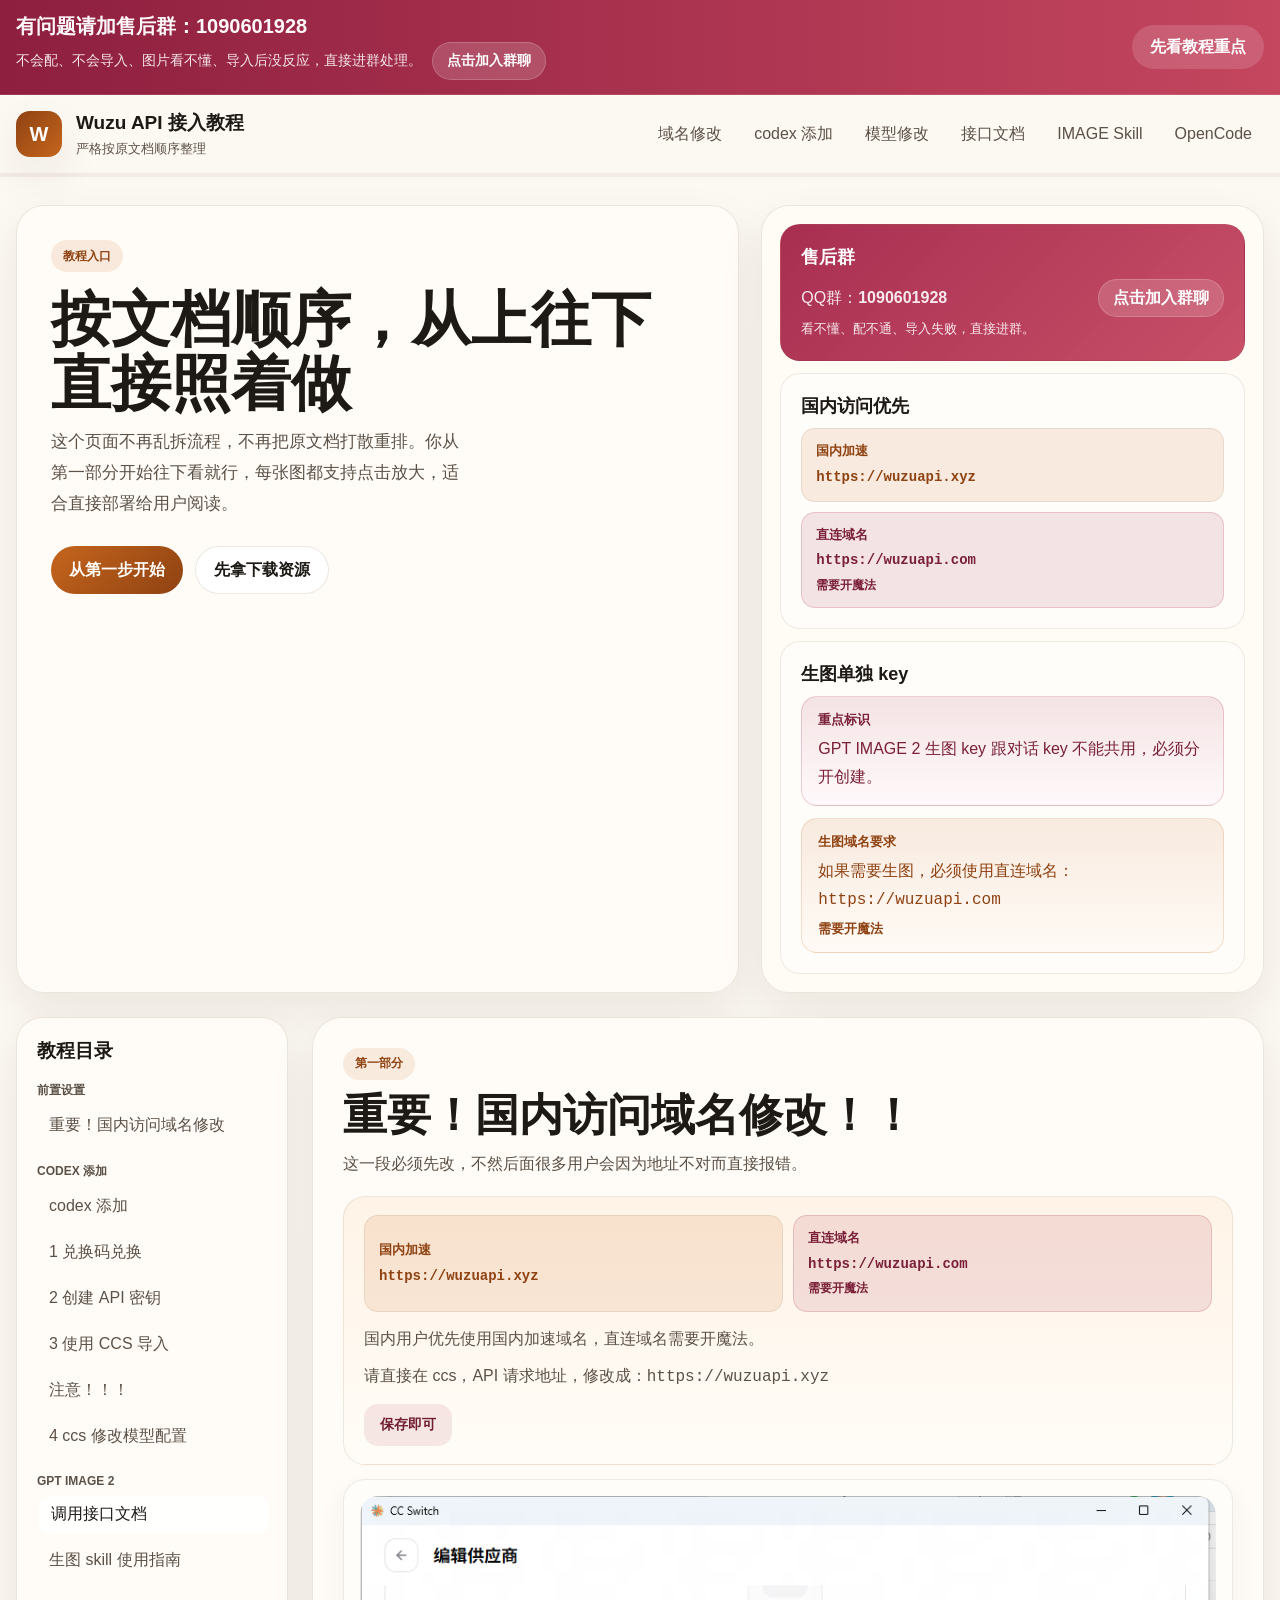
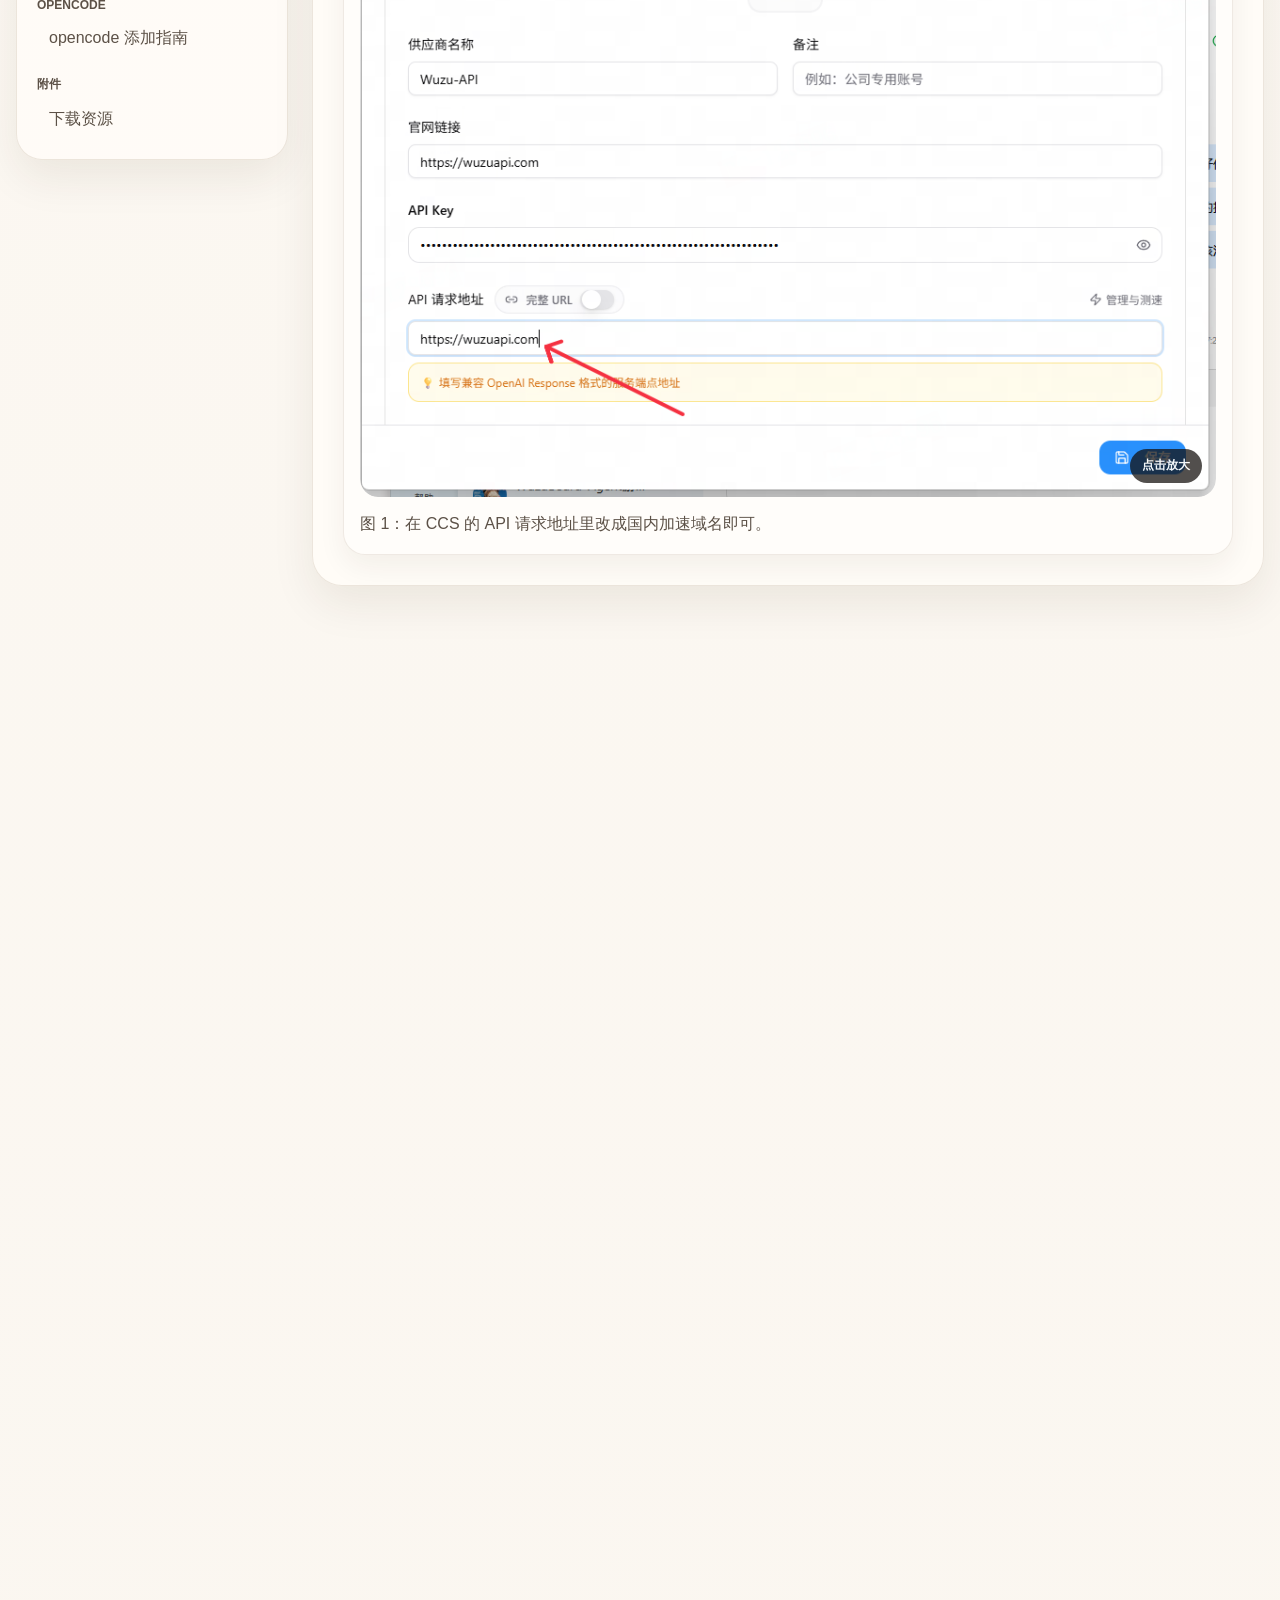
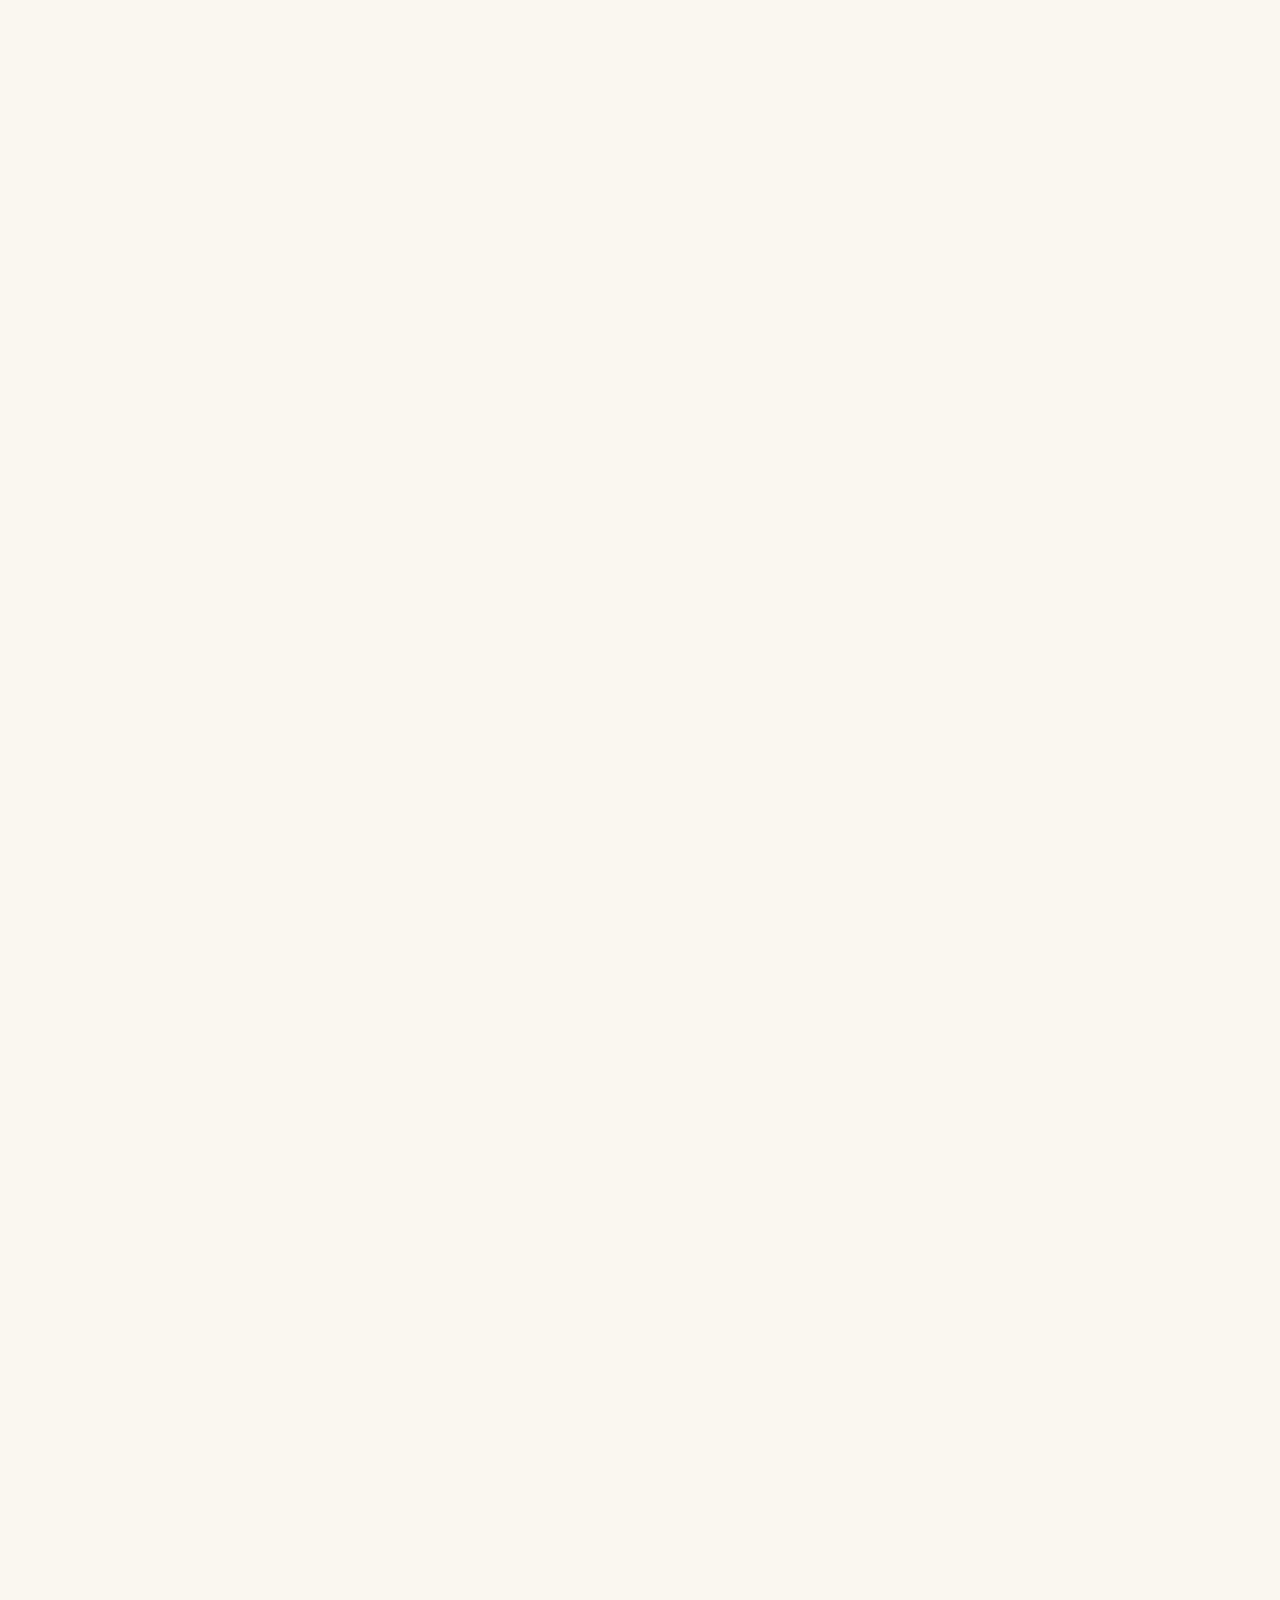
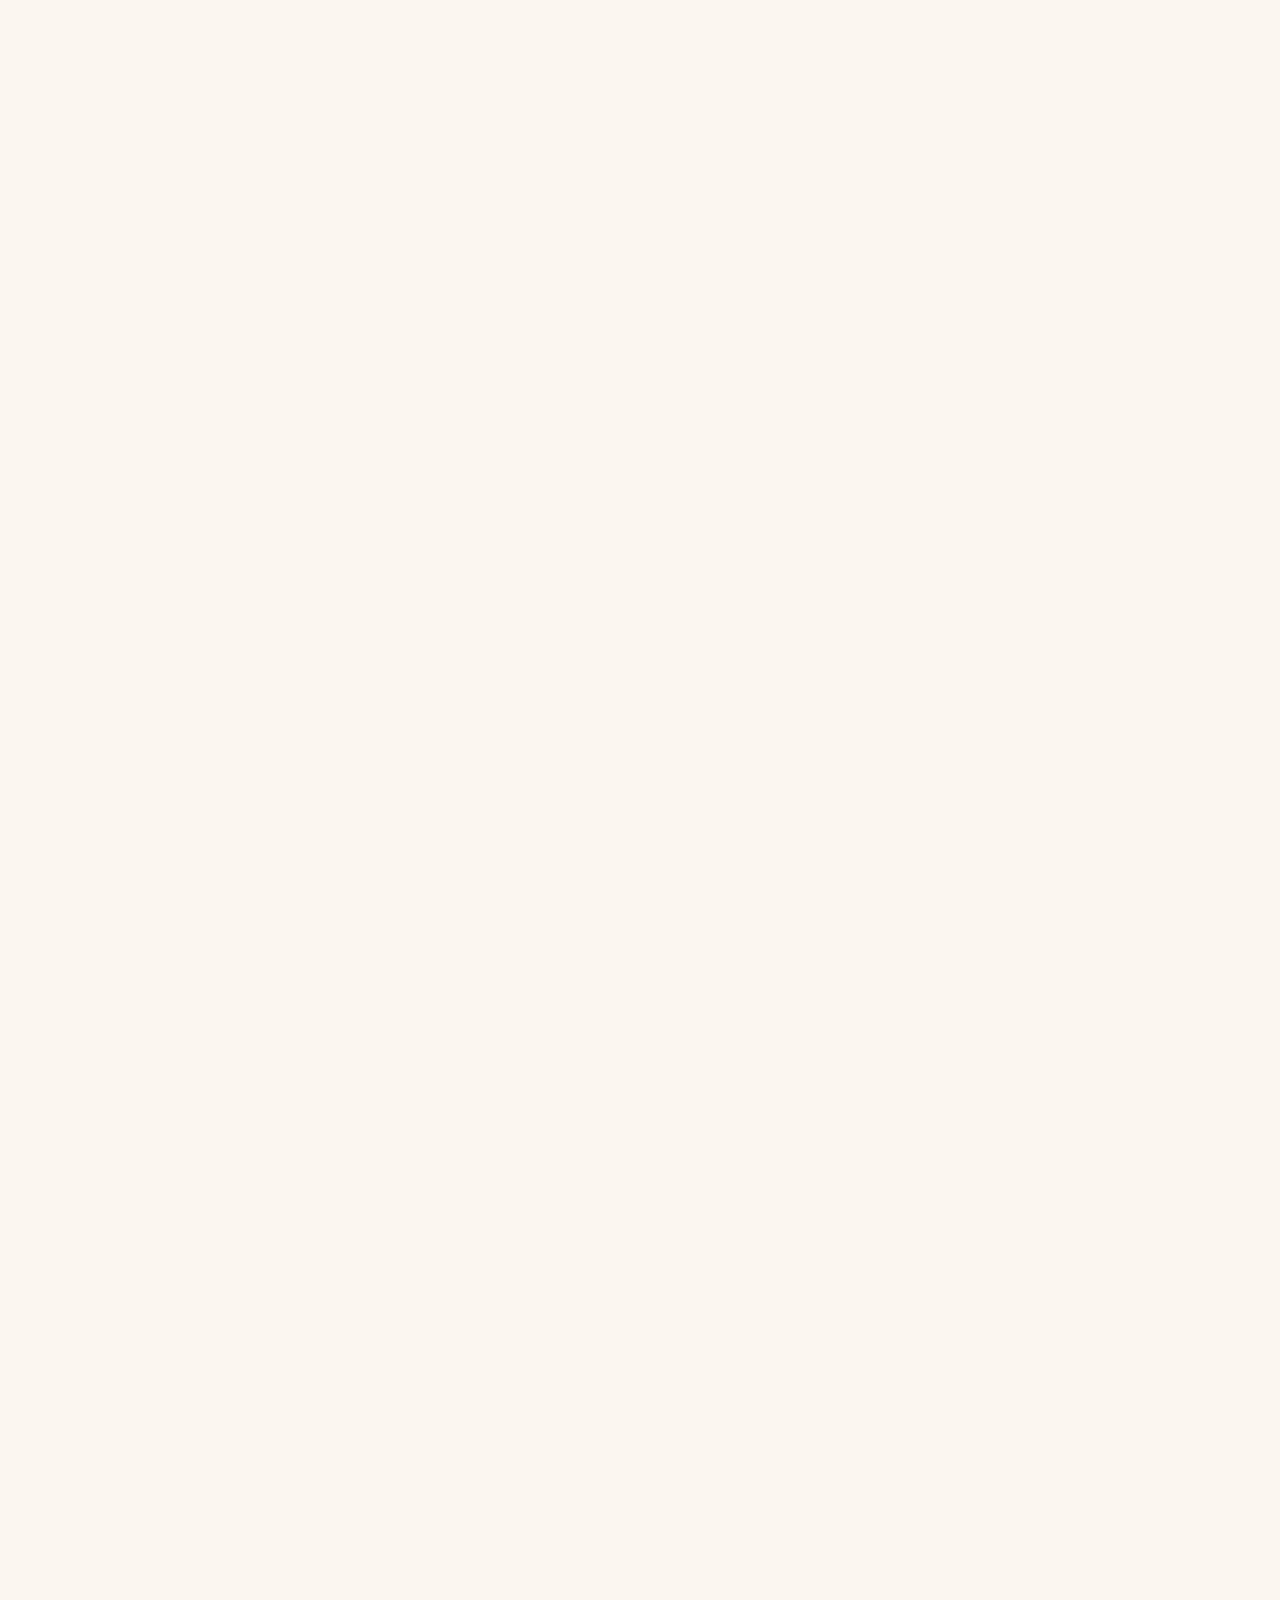
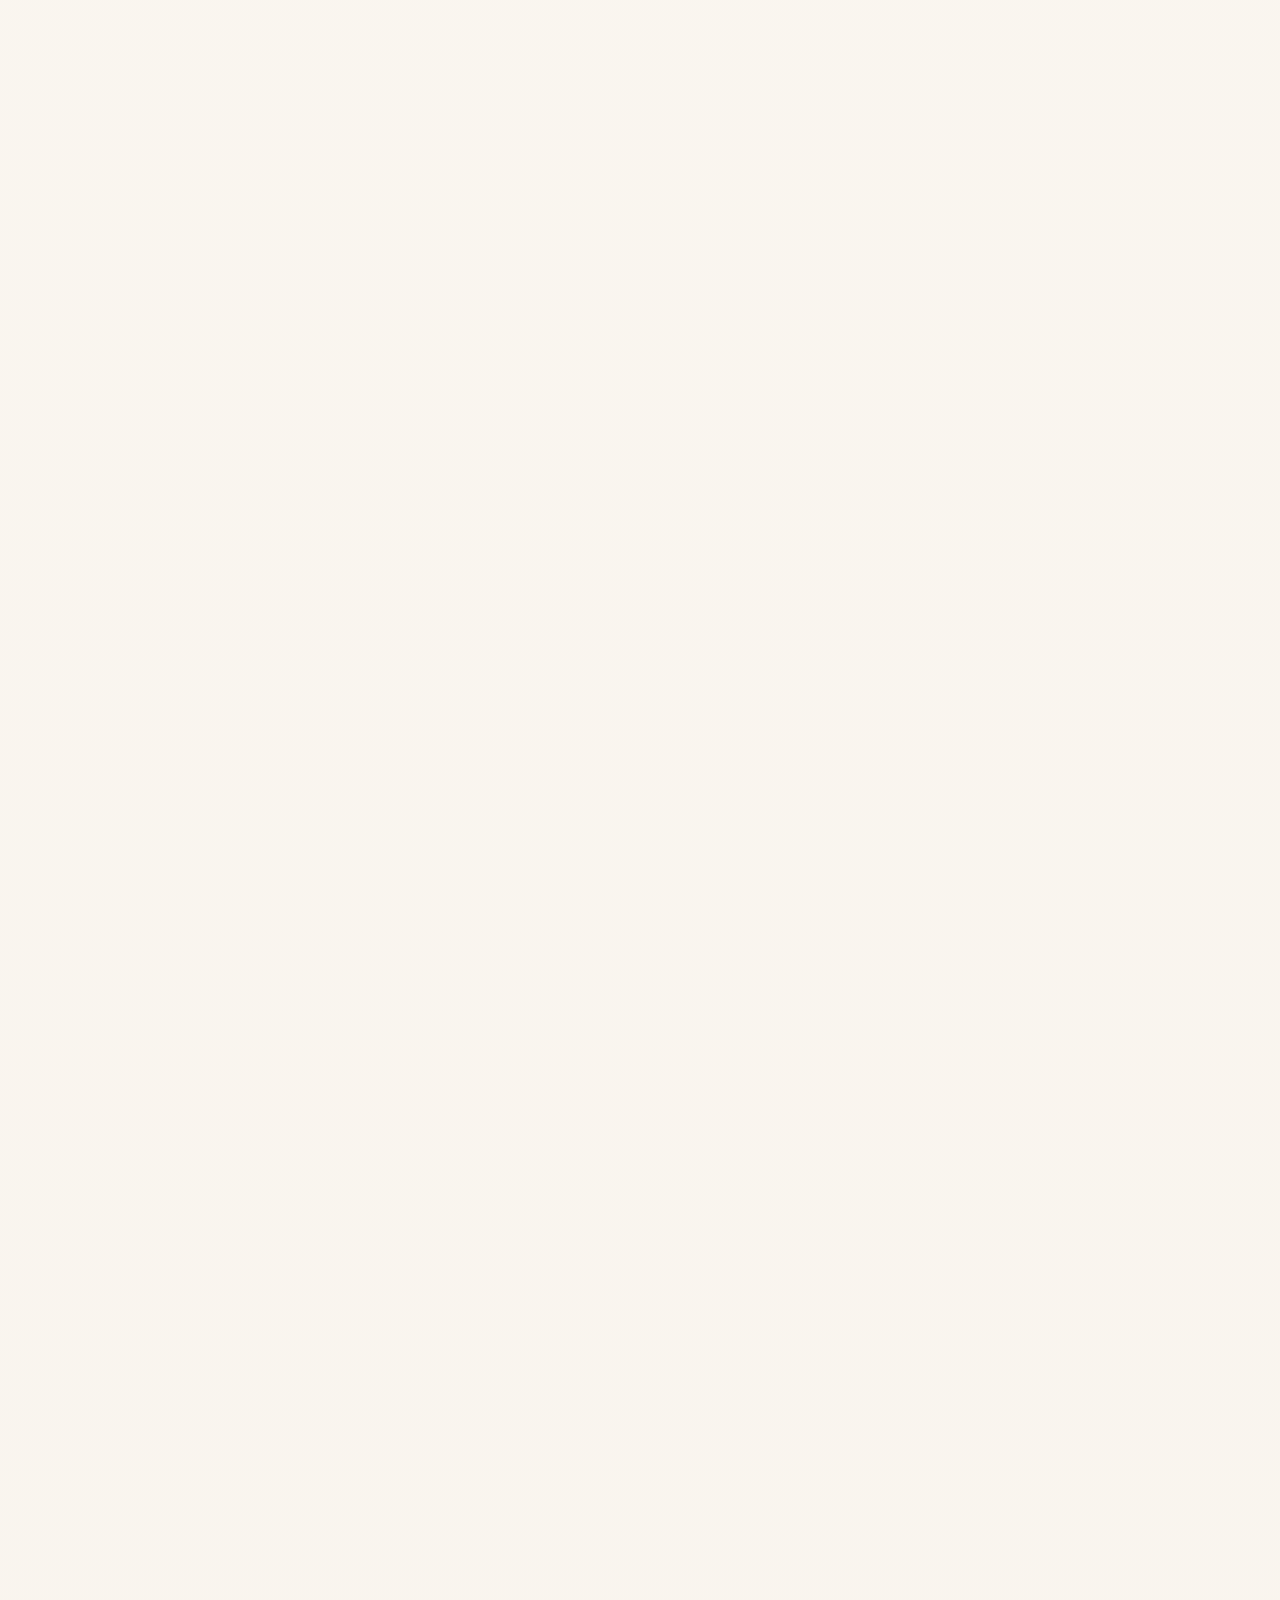
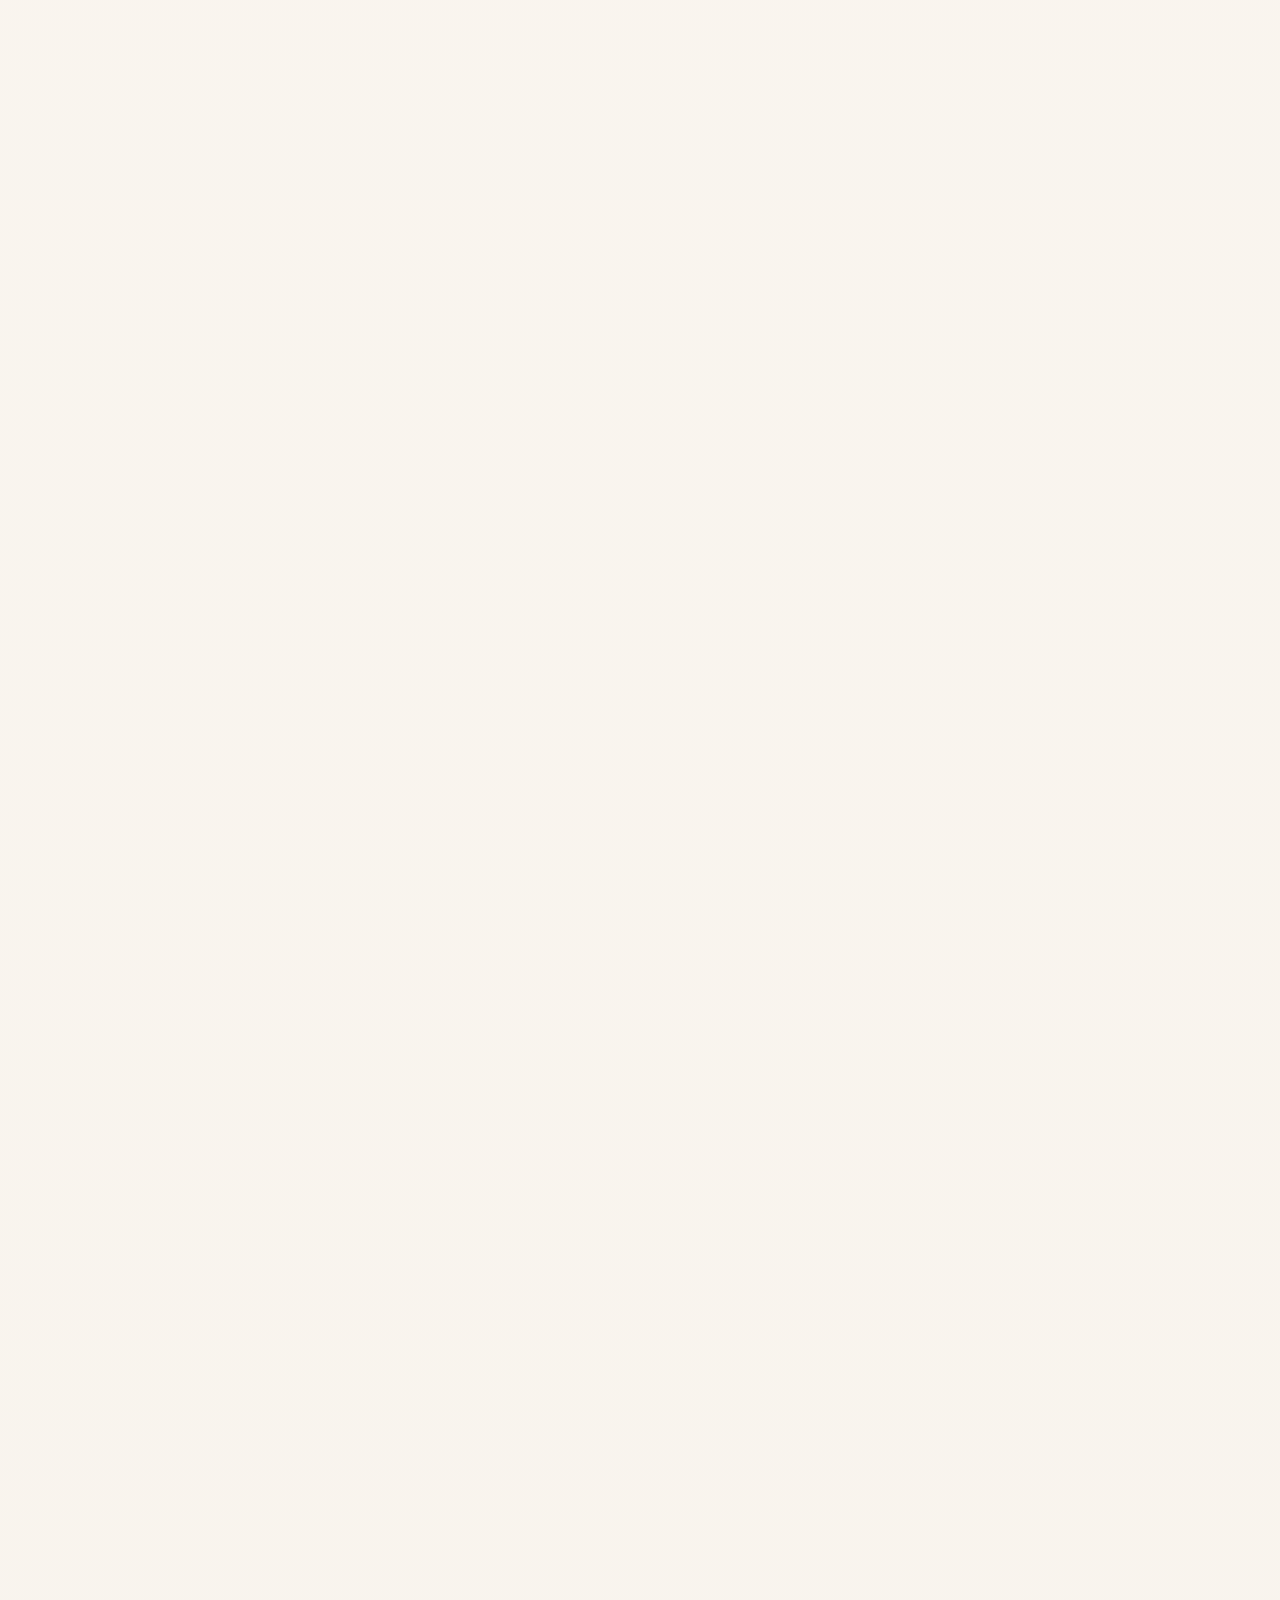
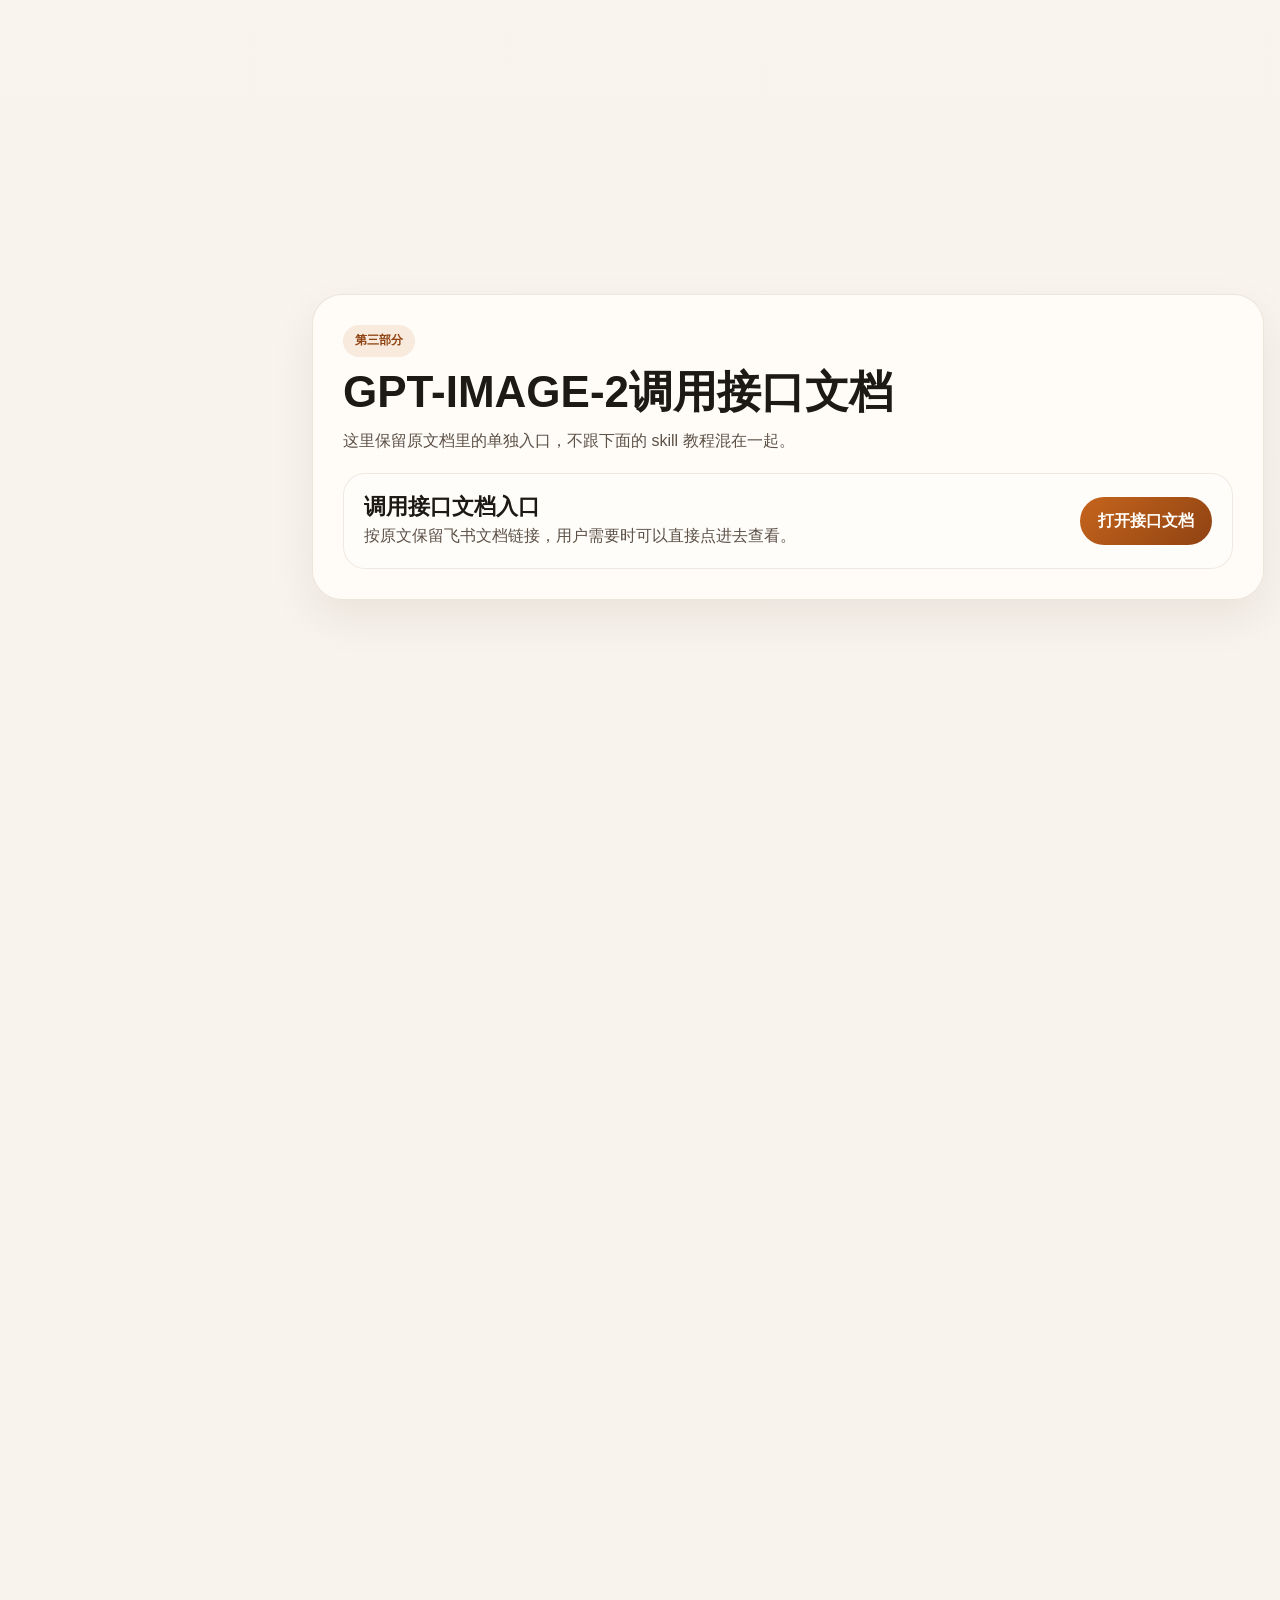
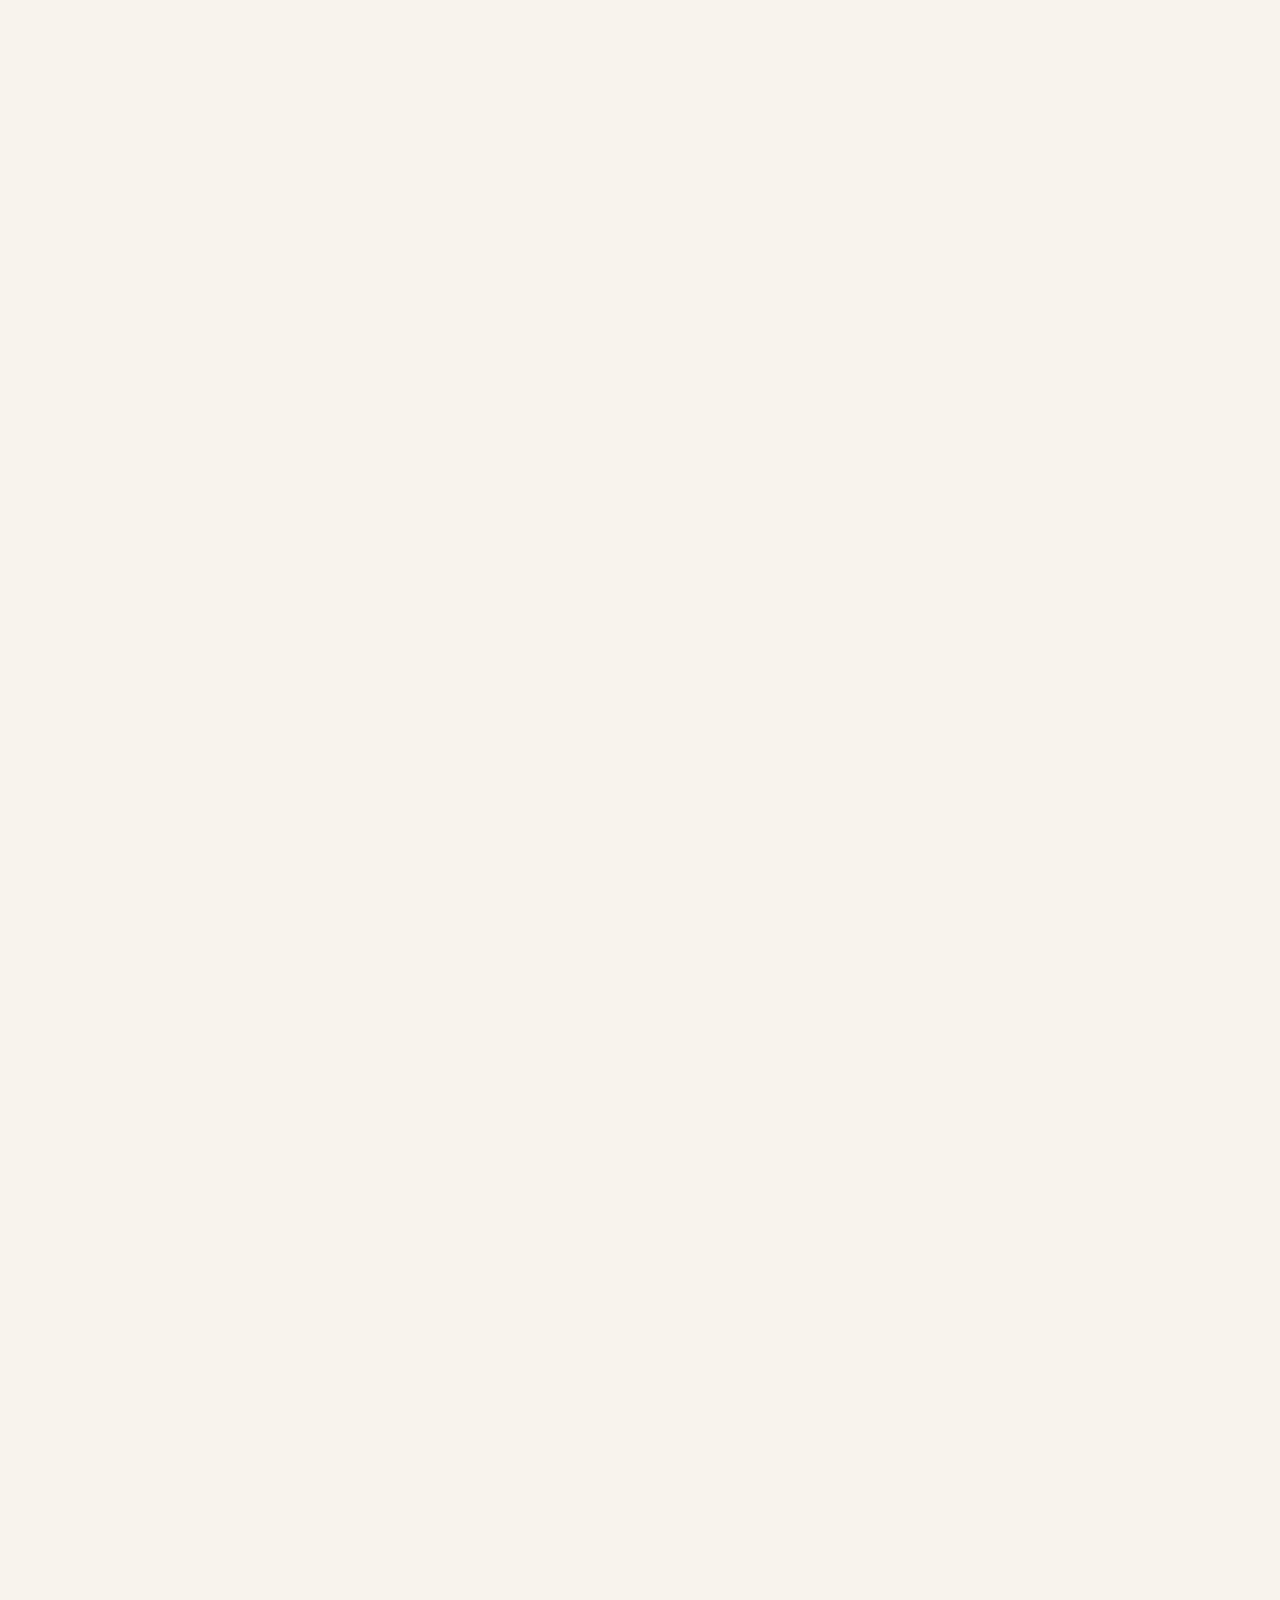
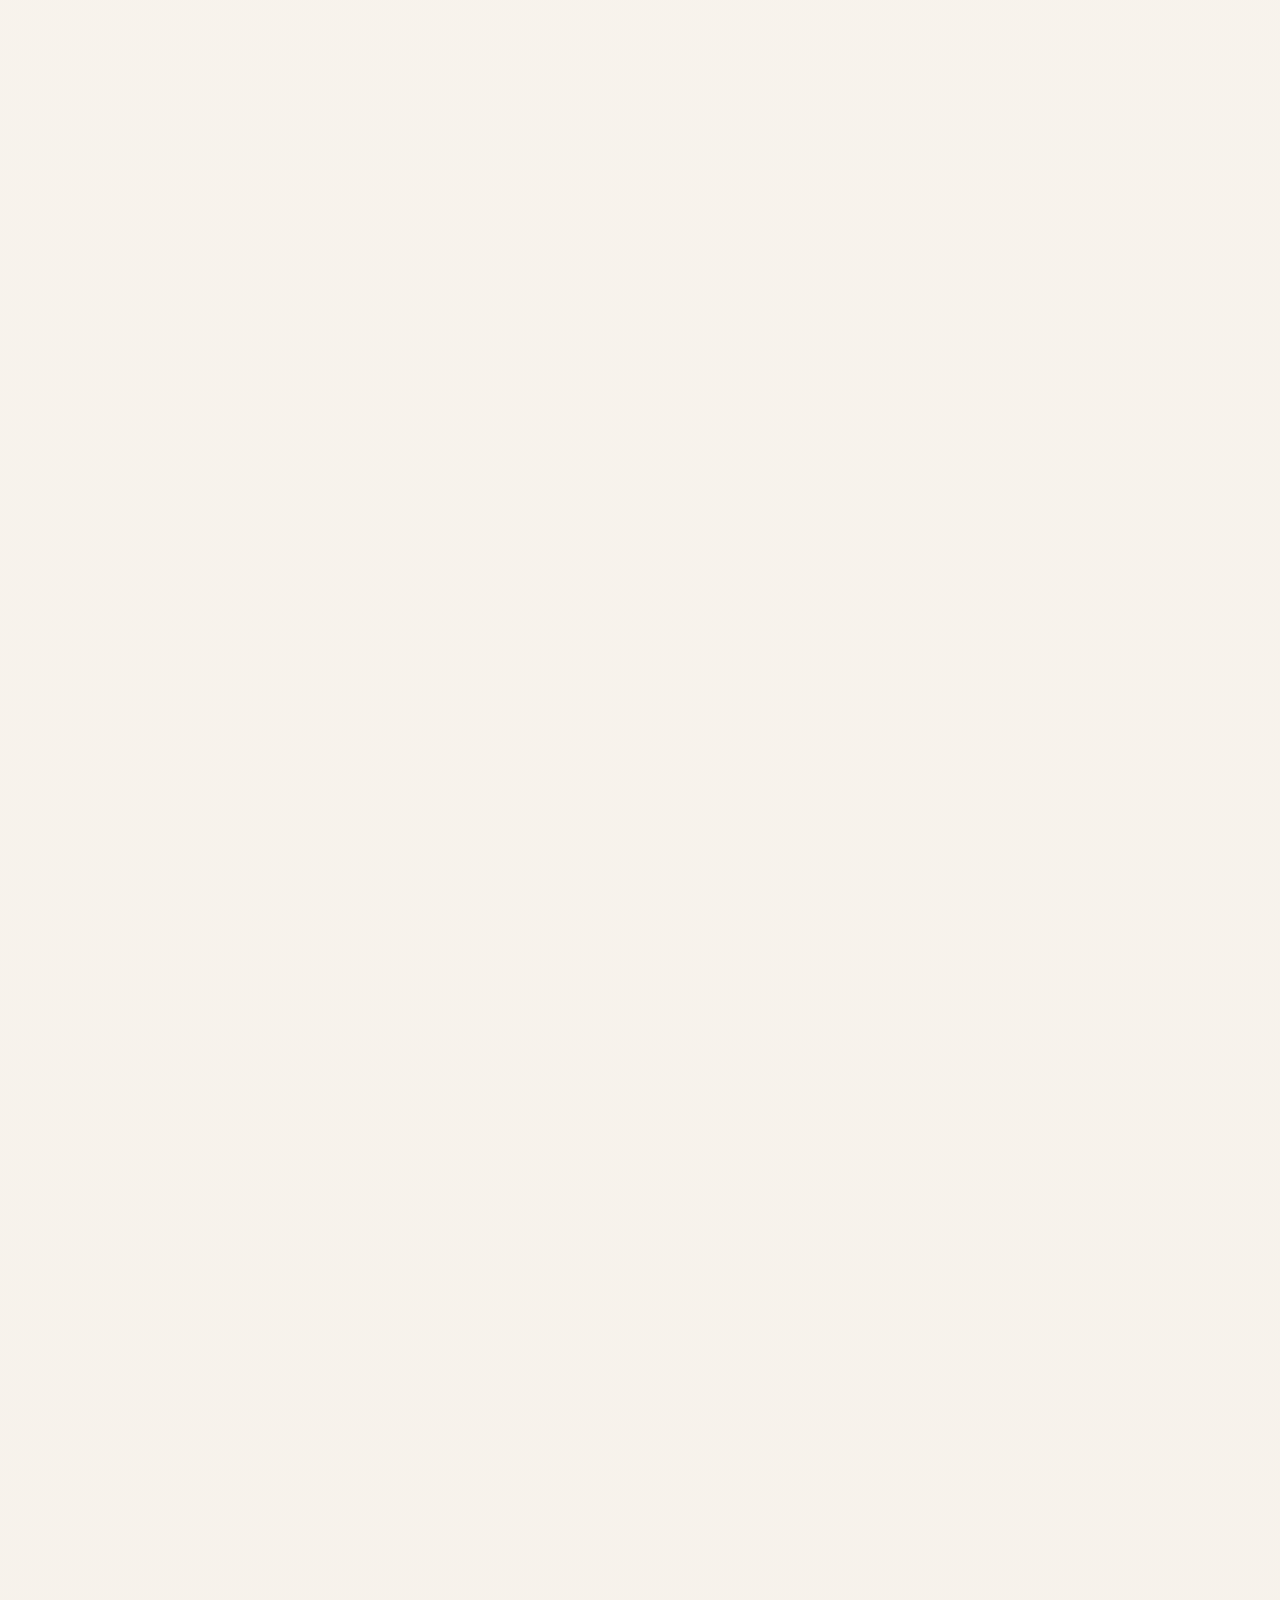
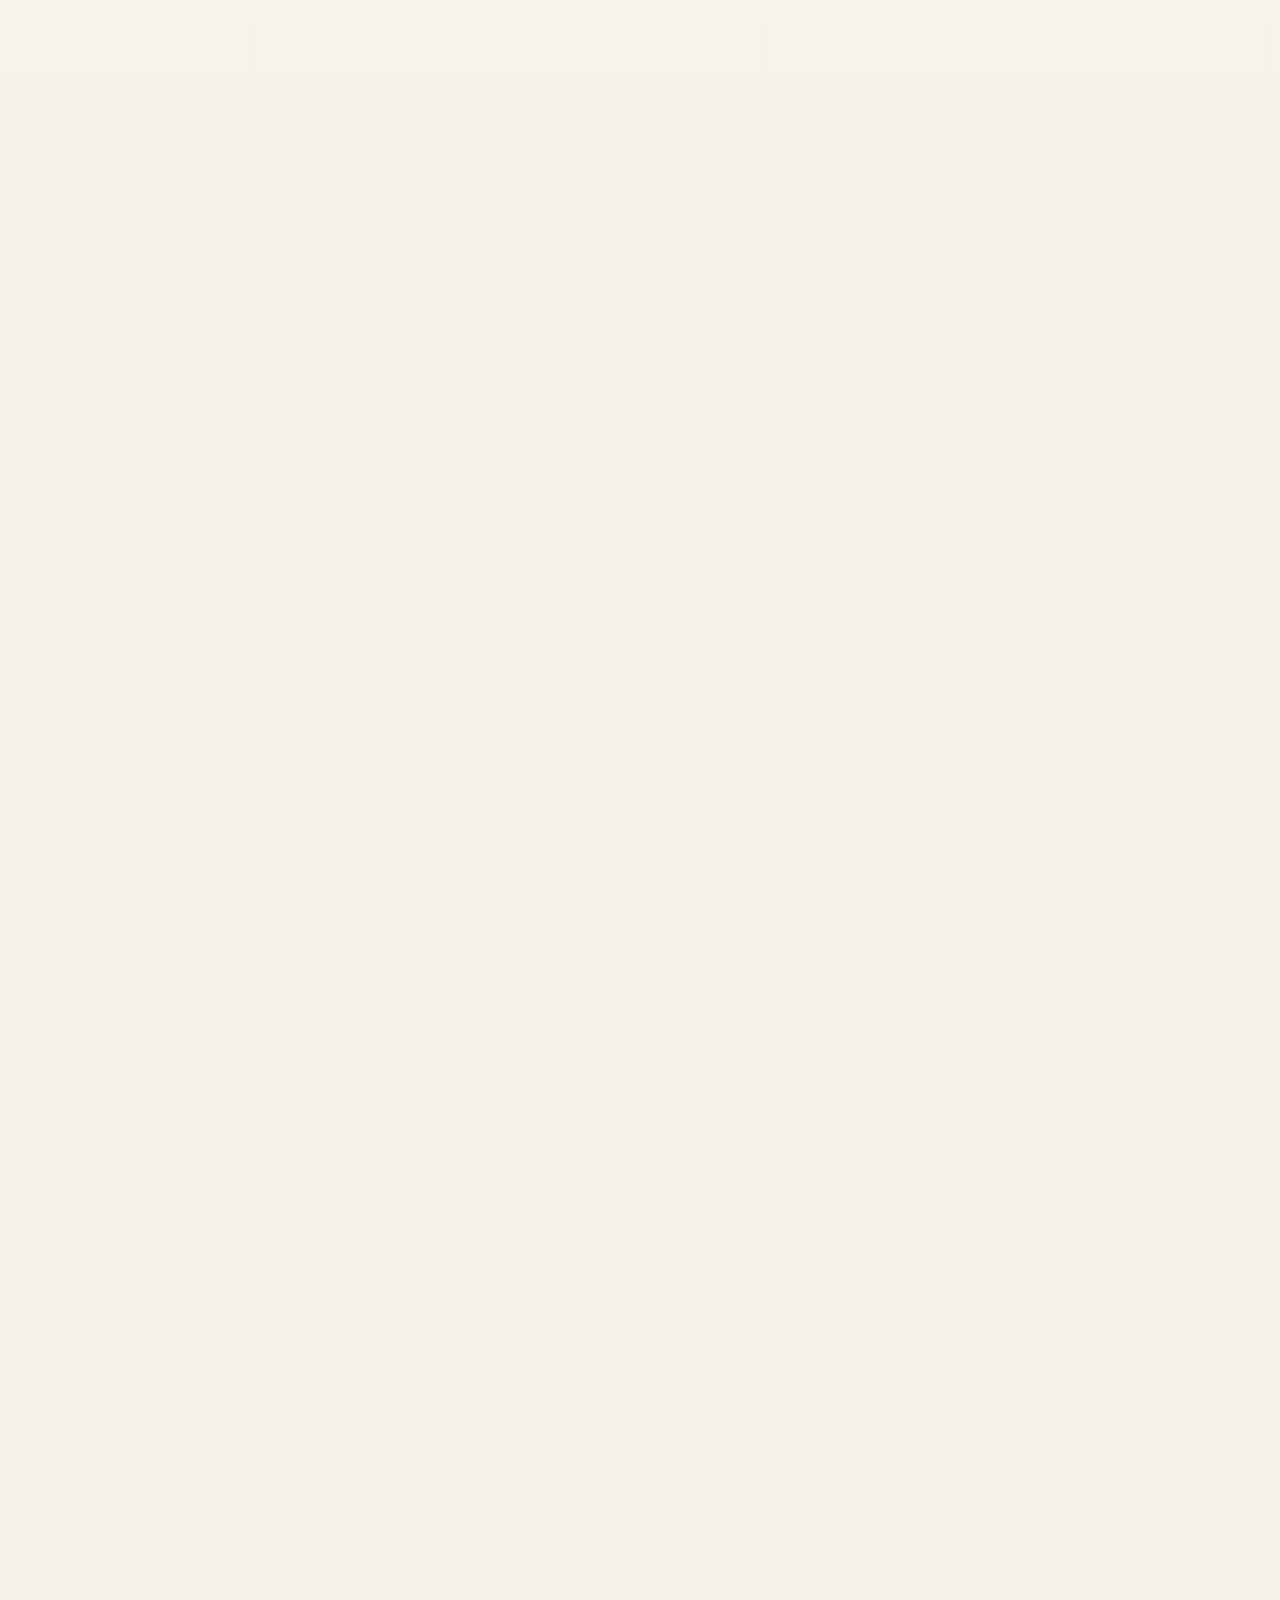
==== guide.html @ 9d0c093c "Emphasize image key and domain notices" ====
<!doctype html>
<html lang="zh-CN">
<head>
  <meta charset="utf-8" />
  <meta name="viewport" content="width=device-width, initial-scale=1" />
  <title>Wuzu API 接入教程</title>
  <meta name="description" content="严格按原文档顺序整理的 Wuzu API 图文教程，包含 CCS、GPT IMAGE 2、OpenCode 接入与本地下载资源。" />
  <link rel="stylesheet" href="assets/guide.css" />
</head>
<body>
  <div class="contact-banner">
        <div class="shell contact-banner-inner">
          <div class="contact-banner-copy">
            <strong>有问题请加售后群：1090601928</strong>
            <span class="group-entry-row">
              <span>不会配、不会导入、图片看不懂、导入后没反应，直接进群处理。</span>
              <a class="contact-inline-link contact-inline-button" href="https://qm.qq.com/q/6xbSViPVAc" target="_blank" rel="noreferrer">
                点击加入群聊
              </a>
            </span>
          </div>
          <a class="contact-banner-action" href="#contact-section">先看教程重点</a>
        </div>
  </div>

  <header class="page-header">
    <div class="shell page-header-inner">
      <a class="brand" href="#top">
        <span class="brand-mark" aria-hidden="true">W</span>
        <span class="brand-copy">
          <strong>Wuzu API 接入教程</strong>
          <small>严格按原文档顺序整理</small>
        </span>
      </a>
      <nav class="top-nav" aria-label="顶部导航">
        <a href="#domain-section">域名修改</a>
        <a href="#codex-section">codex 添加</a>
        <a href="#ccs-model-step">模型修改</a>
        <a href="#image-doc-section">接口文档</a>
        <a href="#image-skill-section">IMAGE Skill</a>
        <a href="#opencode-section">OpenCode</a>
      </nav>
    </div>
    <div class="scroll-progress" aria-hidden="true">
      <span id="scrollProgressBar"></span>
    </div>
  </header>

  <main id="top">
    <section class="intro-band" id="contact-section">
      <div class="shell intro-grid">
        <div class="intro-copy reveal-on-scroll is-visible">
          <span class="eyebrow">教程入口</span>
          <h1>按文档顺序，从上往下直接照着做</h1>
          <p>这个页面不再乱拆流程，不再把原文档打散重排。你从第一部分开始往下看就行，每张图都支持点击放大，适合直接部署给用户阅读。</p>
          <div class="intro-actions">
            <a class="primary-button" href="#domain-section">从第一步开始</a>
            <a class="secondary-button" href="#downloads-section">先拿下载资源</a>
          </div>
        </div>

          <div class="intro-highlights reveal-on-scroll is-visible">
            <article class="focus-card focus-card-hot">
              <h2>售后群</h2>
              <div class="group-card-row">
                <p>QQ群：<strong>1090601928</strong></p>
                <a class="focus-link focus-link-button" href="https://qm.qq.com/q/6xbSViPVAc" target="_blank" rel="noreferrer">
                  点击加入群聊
                </a>
              </div>
              <small>看不懂、配不通、导入失败，直接进群。</small>
            </article>
            <article class="focus-card">
              <h2>国内访问优先</h2>
              <div class="domain-pills">
                <span class="domain-pill domain-pill-accent">
                  <strong>国内加速</strong>
                  <code>https://wuzuapi.xyz</code>
                </span>
                <span class="domain-pill domain-pill-danger">
                  <strong>直连域名</strong>
                  <code>https://wuzuapi.com</code>
                  <em>需要开魔法</em>
                </span>
              </div>
          </article>
          <article class="focus-card">
            <h2>生图单独 key</h2>
            <div class="mini-alert-list">
              <div class="mini-alert mini-alert-danger">
                <strong>重点标识</strong>
                <p>GPT IMAGE 2 生图 key 跟对话 key 不能共用，必须分开创建。</p>
              </div>
              <div class="mini-alert mini-alert-warning">
                <strong>生图域名要求</strong>
                <p>如果需要生图，必须使用直连域名：<code>https://wuzuapi.com</code></p>
                <em>需要开魔法</em>
              </div>
            </div>
          </article>
        </div>
      </div>
    </section>

    <section class="shell doc-layout">
      <aside class="doc-toc">
        <div class="toc-panel reveal-on-scroll is-visible">
          <h2>教程目录</h2>

          <div class="toc-group">
            <span class="toc-group-title">前置设置</span>
            <a href="#domain-section">重要！国内访问域名修改</a>
          </div>

          <div class="toc-group">
            <span class="toc-group-title">codex 添加</span>
            <a href="#codex-section">codex 添加</a>
            <a href="#redeem-step">1 兑换码兑换</a>
            <a href="#apikey-step">2 创建 API 密钥</a>
            <a href="#ccs-import-step">3 使用 CCS 导入</a>
            <a href="#gpt55-warning">注意！！！</a>
            <a href="#ccs-model-step">4 ccs 修改模型配置</a>
          </div>

          <div class="toc-group">
            <span class="toc-group-title">GPT IMAGE 2</span>
            <a href="#image-doc-section">调用接口文档</a>
            <a href="#image-skill-section">生图 skill 使用指南</a>
          </div>

          <div class="toc-group">
            <span class="toc-group-title">OpenCode</span>
            <a href="#opencode-section">opencode 添加指南</a>
          </div>

          <div class="toc-group">
            <span class="toc-group-title">附件</span>
            <a href="#downloads-section">下载资源</a>
          </div>
        </div>
      </aside>

      <div class="doc-main">
        <section class="doc-section reveal-on-scroll" id="domain-section" data-spy>
          <div class="section-head">
            <span class="section-kicker">第一部分</span>
            <h2>重要！国内访问域名修改！！</h2>
            <p>这一段必须先改，不然后面很多用户会因为地址不对而直接报错。</p>
          </div>

          <div class="callout-block callout-block-strong">
            <div class="domain-pills domain-pills-stack">
              <span class="domain-pill domain-pill-accent">
                <strong>国内加速</strong>
                <code>https://wuzuapi.xyz</code>
              </span>
              <span class="domain-pill domain-pill-danger">
                <strong>直连域名</strong>
                <code>https://wuzuapi.com</code>
                <em>需要开魔法</em>
              </span>
            </div>
            <p>国内用户优先使用国内加速域名，直连域名需要开魔法。</p>
            <p>请直接在 ccs，API 请求地址，修改成：<code>https://wuzuapi.xyz</code></p>
            <div class="action-tag">保存即可</div>
          </div>

          <figure class="media-card">
            <button class="zoomable-image" type="button" data-zoom-src="assets/guide-images/01-base-url-config.png" data-zoom-title="图 1：在 CCS 中修改 API 请求地址" data-zoom-alt="在 CCS 中修改 API 请求地址">
              <img src="assets/guide-images/01-base-url-config.png" alt="在 CCS 中修改 API 请求地址" loading="lazy" />
            </button>
            <figcaption>图 1：在 CCS 的 API 请求地址里改成国内加速域名即可。</figcaption>
          </figure>
        </section>

        <section class="doc-section reveal-on-scroll" id="codex-section" data-spy>
          <div class="section-head">
            <span class="section-kicker">第二部分</span>
            <h2>codex 添加</h2>
            <p>下面开始严格按文档原顺序走，不跳步骤。</p>
          </div>

          <article class="step-card reveal-on-scroll" id="redeem-step" data-spy>
            <div class="step-card-head">
              <span class="step-no">1</span>
              <div>
                <h3>兑换码兑换</h3>
                <p>在网站中输入购买的兑换码进行兑换。</p>
              </div>
            </div>
            <div class="link-chip">https://wuzuapi.com/redeem</div>
            <figure class="media-card">
              <button class="zoomable-image" type="button" data-zoom-src="assets/guide-images/02-redeem-code.png" data-zoom-title="图 2：兑换码兑换页面" data-zoom-alt="兑换码兑换页面">
                <img src="assets/guide-images/02-redeem-code.png" alt="兑换码兑换页面" loading="lazy" />
              </button>
              <figcaption>图 2：输入购买的兑换码进行兑换。</figcaption>
            </figure>
          </article>

          <article class="step-card reveal-on-scroll" id="apikey-step" data-spy>
            <div class="step-card-head">
              <span class="step-no">2</span>
              <div>
                <h3>创建 API 密钥</h3>
                <p>先创建 key，再选正确的分组。</p>
              </div>
            </div>

            <div class="mini-flow">
              <article class="mini-step">
                <div class="mini-step-copy">
                  <span class="mini-step-index">2.1</span>
                  <h4>创建 API 密钥</h4>
                  <p>进入网站 key 页面，先把自己的 API key 创建出来。</p>
                </div>
                <figure class="media-card">
                  <button class="zoomable-image" type="button" data-zoom-src="assets/guide-images/03-create-api-key.png" data-zoom-title="图 3：创建 API 密钥" data-zoom-alt="创建 API 密钥">
                    <img src="assets/guide-images/03-create-api-key.png" alt="创建 API 密钥" loading="lazy" />
                  </button>
                  <figcaption>图 3：创建 API 密钥。</figcaption>
                </figure>
              </article>

              <article class="mini-step">
                <div class="mini-step-copy">
                  <span class="mini-step-index">2.2</span>
                  <h4>选择分组</h4>
                  <p>注意：分组需要选择自己的订阅分组，余额组只限余额使用。</p>
                  <p>得到 key 之后，再继续后面的导入步骤。</p>
                </div>
                <figure class="media-card">
                  <button class="zoomable-image" type="button" data-zoom-src="assets/guide-images/04-select-group.png" data-zoom-title="图 4：选择分组" data-zoom-alt="选择分组">
                    <img src="assets/guide-images/04-select-group.png" alt="选择分组" loading="lazy" />
                  </button>
                  <figcaption>图 4：分组一定要选自己的订阅分组。</figcaption>
                </figure>
              </article>
            </div>
          </article>

          <article class="step-card reveal-on-scroll" id="ccs-import-step" data-spy>
            <div class="step-card-head">
              <span class="step-no">3</span>
              <div>
                <h3>选择需要使用的 cli 工具，使用 ccs 导入</h3>
                <p>这一步不要乱跳，先下载，再导入，再打开，再启用。</p>
              </div>
            </div>

            <div class="link-block">
              <p>CCS 下载链接：</p>
              <a href="https://github.com/farion1231/cc-switch/releases/tag/v3.13.0" target="_blank" rel="noreferrer">https://github.com/farion1231/cc-switch/releases/tag/v3.13.0</a>
              <p>或者直接取用下面两个安装包：</p>
              <div class="file-chips">
                <a href="downloads/CC-Switch-v3.13.0-Windows.msi" download>
                  <span class="file-chip-label">下载</span>
                  <span class="file-chip-name">CC-Switch-v3.13.0-Windows.msi</span>
                </a>
                <a href="downloads/CC-Switch-v3.13.0-macOS.dmg" download>
                  <span class="file-chip-label">下载</span>
                  <span class="file-chip-name">CC-Switch-v3.13.0-macOS.dmg</span>
                </a>
              </div>
            </div>

            <div class="flow-list">
              <article class="flow-step">
                <div class="flow-step-copy">
                  <span class="flow-index">3.1</span>
                  <h4>先选择需要使用的 cli 工具</h4>
                  <p>按文档原顺序，先在发布页里选择对应系统的 CCS 安装包。</p>
                </div>
                <figure class="media-card">
                  <button class="zoomable-image" type="button" data-zoom-src="assets/guide-images/05-choose-cli-tool.png" data-zoom-title="图 5：选择需要使用的 cli 工具" data-zoom-alt="选择需要使用的 cli 工具">
                    <img src="assets/guide-images/05-choose-cli-tool.png" alt="选择需要使用的 cli 工具" loading="lazy" />
                  </button>
                  <figcaption>图 5：先选择自己系统对应的 CCS 安装包。</figcaption>
                </figure>
              </article>

              <article class="flow-step">
                <div class="flow-step-copy">
                  <span class="flow-index">3.2</span>
                  <h4>在网站 key 页面，使用导入 ccs 功能</h4>
                  <p>回到网站 key 页面，在对应 key 的操作栏里点击导入到 CCS。</p>
                </div>
                <figure class="media-card">
                  <button class="zoomable-image" type="button" data-zoom-src="assets/guide-images/06-import-ccs-from-key-page.png" data-zoom-title="图 6：在网站 key 页面使用导入 ccs 功能" data-zoom-alt="在网站 key 页面使用导入 ccs 功能">
                    <img src="assets/guide-images/06-import-ccs-from-key-page.png" alt="在网站 key 页面使用导入 ccs 功能" loading="lazy" />
                  </button>
                  <figcaption>图 6：在网站 key 页面使用导入 ccs 功能。</figcaption>
                </figure>
              </article>

              <article class="flow-step">
                <div class="flow-step-copy">
                  <span class="flow-index">3.3</span>
                  <h4>弹出点击打开</h4>
                  <p>浏览器会弹系统提示，直接点打开 CC Switch。</p>
                </div>
                <figure class="media-card">
                  <button class="zoomable-image" type="button" data-zoom-src="assets/guide-images/07-open-import-dialog.png" data-zoom-title="图 7：弹出点击打开" data-zoom-alt="弹出点击打开">
                    <img src="assets/guide-images/07-open-import-dialog.png" alt="弹出点击打开" loading="lazy" />
                  </button>
                  <figcaption>图 7：弹出后点击打开 CC Switch。</figcaption>
                </figure>
              </article>

              <article class="flow-step">
                <div class="flow-step-copy">
                  <span class="flow-index">3.4</span>
                  <h4>启用即可</h4>
                  <p>导入完成后，在 CCS 里直接点击启用即可。</p>
                </div>
                <figure class="media-card">
                  <button class="zoomable-image" type="button" data-zoom-src="assets/guide-images/08-enable-import.png" data-zoom-title="图 8：启用即可" data-zoom-alt="启用即可">
                    <img src="assets/guide-images/08-enable-import.png" alt="启用即可" loading="lazy" />
                  </button>
                  <figcaption>图 8：导入后点击启用。</figcaption>
                </figure>
              </article>
            </div>
          </article>

          <article class="step-card step-card-warning reveal-on-scroll" id="gpt55-warning" data-spy>
            <div class="step-card-head">
              <span class="step-no step-no-warning">!</span>
              <div>
                <h3>注意！！！</h3>
                <p>GPT5.5 最新模型添加指南。注意 5.5 比 5.4 贵两倍。</p>
              </div>
            </div>
          </article>

          <article class="step-card reveal-on-scroll" id="ccs-model-step" data-spy>
            <div class="step-card-head">
              <span class="step-no">4</span>
              <div>
                <h3>ccs 修改模型配置指南</h3>
                <p>这一步是修改模型名称，不是重新导入。</p>
              </div>
            </div>

            <div class="flow-list">
              <article class="flow-step">
                <div class="flow-step-copy">
                  <span class="flow-index">4.1</span>
                  <h4>打开 ccs 工具，点击需要修改的配置</h4>
                  <p>按原文顺序，先进入 CCS，并点开需要修改的那条配置。</p>
                </div>
                <figure class="media-card">
                  <button class="zoomable-image" type="button" data-zoom-src="assets/guide-images/09-open-ccs-config.png" data-zoom-title="图 9：打开 CCS 并点击需要修改的配置" data-zoom-alt="打开 CCS 并点击需要修改的配置">
                    <img src="assets/guide-images/09-open-ccs-config.png" alt="打开 CCS 并点击需要修改的配置" loading="lazy" />
                  </button>
                  <figcaption>图 9：进入 CCS 后点击需要修改的配置。</figcaption>
                </figure>
              </article>

              <article class="flow-step">
                <div class="flow-step-copy">
                  <span class="flow-index">4.2</span>
                  <h4>在模型名称处修改版本</h4>
                  <p>进入之后，在模型名称处将模型改成 <code>gpt-5.4</code>。</p>
                </div>
                <figure class="media-card">
                  <button class="zoomable-image" type="button" data-zoom-src="assets/guide-images/10-change-model-name.png" data-zoom-title="图 10：将模型改成 gpt-5.4" data-zoom-alt="将模型改成 gpt-5.4">
                    <img src="assets/guide-images/10-change-model-name.png" alt="将模型改成 gpt-5.4" loading="lazy" />
                  </button>
                  <figcaption>图 10：进入之后，在模型名称处将模型改成 gpt-5.4。</figcaption>
                </figure>
              </article>
            </div>

            <div class="repeat-reminder">
              <span>保存之后，重启 IDE 软件即可</span>
              <span>保存之后，重启 IDE 软件即可</span>
              <span>保存之后，重启 IDE 软件即可</span>
            </div>
          </article>
        </section>

        <section class="doc-section reveal-on-scroll" id="image-doc-section" data-spy>
          <div class="section-head">
            <span class="section-kicker">第三部分</span>
            <h2>GPT-IMAGE-2调用接口文档</h2>
            <p>这里保留原文档里的单独入口，不跟下面的 skill 教程混在一起。</p>
          </div>

          <div class="doc-link-panel">
            <div>
              <h3>调用接口文档入口</h3>
              <p>按原文保留飞书文档链接，用户需要时可以直接点进去查看。</p>
            </div>
            <a class="primary-button" href="https://bcns0zay7i6b.feishu.cn/wiki/Cb3UwaC9JioGtZkDRPUclfpvnTb?from=from_copylink" target="_blank" rel="noreferrer">打开接口文档</a>
          </div>
        </section>

        <section class="doc-section reveal-on-scroll" id="image-skill-section" data-spy>
          <div class="section-head">
            <span class="section-kicker">第四部分</span>
            <h2>GPT IMAGE 2 生图 wuzu api skill 使用指南</h2>
            <p>下面这一段继续按原文档顺序来，不改动作顺序。</p>
          </div>

          <div class="callout-block callout-block-danger">
            <p><strong>重点标识：</strong>如果需要生图，必须使用直连域名：<code>https://wuzuapi.com</code>（需要开魔法）</p>
          </div>

          <article class="step-card reveal-on-scroll">
            <div class="step-card-head">
              <span class="step-no">1</span>
              <div>
                <h3>先下载 skill 文件</h3>
                <p>新老用户，skill 文件请下载下方这个。</p>
              </div>
            </div>
            <div class="download-inline">
              <span>gpt-image-2-generator-share-20260520-140609.zip</span>
              <a class="secondary-button" href="downloads/gpt-image-2-generator-share-20260520-140609.zip">下载 skill 压缩包</a>
            </div>
          </article>

          <article class="step-card step-card-warning reveal-on-scroll">
            <div class="step-card-head">
              <span class="step-no step-no-warning">!</span>
              <div>
                <h3>注意！！！！！</h3>
                <p>生图 key 跟对话 key 不可以一样，必须创建两个 key 进行使用！！</p>
              </div>
            </div>
          </article>

          <article class="step-card reveal-on-scroll">
            <div class="step-card-head">
              <span class="step-no">2</span>
              <div>
                <h3>可以网页直接使用，也可以导入 codex 的 skill 技能使用 gpt image 2</h3>
                <p>这一张图是总览说明，先看一遍再往下做。</p>
              </div>
            </div>
            <figure class="media-card">
              <button class="zoomable-image" type="button" data-zoom-src="assets/guide-images/11-gpt-image-2-overview.png" data-zoom-title="图 11：GPT IMAGE 2 使用总览" data-zoom-alt="GPT IMAGE 2 使用总览">
                <img src="assets/guide-images/11-gpt-image-2-overview.png" alt="GPT IMAGE 2 使用总览" loading="lazy" />
              </button>
              <figcaption>图 11：可以网页直接使用，也可以导入 codex 的 skill 技能使用 GPT IMAGE 2。</figcaption>
            </figure>
          </article>

          <article class="step-card reveal-on-scroll">
            <div class="step-card-head">
              <span class="step-no">3</span>
              <div>
                <h3>将 skill 解压至 `.codex/skills` 目录中</h3>
                <p>第一步：将 skill 解压至 <code>C:\Users\你的电脑用户名\.codex\skills</code> 目录中。</p>
              </div>
            </div>
            <figure class="media-card">
              <button class="zoomable-image" type="button" data-zoom-src="assets/guide-images/12-unzip-skill-to-codex-skills.png" data-zoom-title="图 12：将 skill 解压到 .codex/skills" data-zoom-alt="将 skill 解压到 .codex/skills">
                <img src="assets/guide-images/12-unzip-skill-to-codex-skills.png" alt="将 skill 解压到 .codex/skills" loading="lazy" />
              </button>
              <figcaption>图 12：以下是傻瓜式教程，先把 skill 解压到 `.codex/skills` 目录。</figcaption>
            </figure>
          </article>

          <article class="step-card reveal-on-scroll">
            <div class="step-card-head">
              <span class="step-no">4</span>
              <div>
                <h3>解压之后，配置你的 key</h3>
                <p>这一步配置的是生图 key，不是对话 key。</p>
              </div>
            </div>
            <figure class="media-card">
              <button class="zoomable-image" type="button" data-zoom-src="assets/guide-images/13-configure-image-key.png" data-zoom-title="图 13：配置 GPT IMAGE 2 的 key" data-zoom-alt="配置 GPT IMAGE 2 的 key">
                <img src="assets/guide-images/13-configure-image-key.png" alt="配置 GPT IMAGE 2 的 key" loading="lazy" />
              </button>
              <figcaption>图 13：解压之后，配置你的生图 key。</figcaption>
            </figure>
          </article>

          <article class="step-card reveal-on-scroll">
            <div class="step-card-head">
              <span class="step-no">5</span>
              <div>
                <h3>打开 codex 软件或者插件，使用 `$` 命令选择 GPT image 2 生图技能</h3>
                <p>然后打开你的 codex 软件或者插件，使用 <code>$</code> 命令，选择 GPT image 2 生图技能，即可开始生成图片。</p>
                <p>你也可以直接双击启用网页版，也需要先配置 key！</p>
              </div>
            </div>
            <figure class="media-card">
              <button class="zoomable-image" type="button" data-zoom-src="assets/guide-images/14-open-gpt-image-2-skill-or-web.png" data-zoom-title="图 14：启用 Skill 或直接使用网页版" data-zoom-alt="启用 Skill 或直接使用网页版">
                <img src="assets/guide-images/14-open-gpt-image-2-skill-or-web.png" alt="启用 Skill 或直接使用网页版" loading="lazy" />
              </button>
              <figcaption>图 14：使用 `$` 命令选择生图技能，或者直接双击启用网页版。</figcaption>
            </figure>
          </article>
        </section>

        <section class="doc-section reveal-on-scroll" id="opencode-section" data-spy>
          <div class="section-head">
            <span class="section-kicker">第五部分</span>
            <h2>opencode 添加指南</h2>
            <p>这一段步骤比较多，我按原文动作一条一条展开。</p>
          </div>

          <div class="flow-list">
            <article class="flow-step reveal-on-scroll">
              <div class="flow-step-copy">
                <span class="flow-index">1</span>
                <h4>点击使用密钥</h4>
                <p>先进入对应入口，点击使用密钥。</p>
              </div>
              <figure class="media-card">
                <button class="zoomable-image" type="button" data-zoom-src="assets/guide-images/15-opencode-use-secret-key.png" data-zoom-title="图 15：点击使用密钥" data-zoom-alt="点击使用密钥">
                  <img src="assets/guide-images/15-opencode-use-secret-key.png" alt="点击使用密钥" loading="lazy" />
                </button>
                <figcaption>图 15：点击使用密钥。</figcaption>
              </figure>
            </article>

            <article class="flow-step reveal-on-scroll">
              <div class="flow-step-copy">
                <span class="flow-index">2</span>
                <h4>找到 opencode</h4>
                <p>在支持列表中找到 opencode。</p>
              </div>
              <figure class="media-card">
                <button class="zoomable-image" type="button" data-zoom-src="assets/guide-images/16-opencode-find-entry.png" data-zoom-title="图 16：找到 opencode" data-zoom-alt="找到 opencode">
                  <img src="assets/guide-images/16-opencode-find-entry.png" alt="找到 opencode" loading="lazy" />
                </button>
                <figcaption>图 16：找到 opencode。</figcaption>
              </figure>
            </article>

            <article class="flow-step reveal-on-scroll">
              <div class="flow-step-copy">
                <span class="flow-index">3</span>
                <h4>直接复制完好的 json</h4>
                <p>把页面里给出的完整 json 直接复制下来。</p>
              </div>
              <figure class="media-card">
                <button class="zoomable-image" type="button" data-zoom-src="assets/guide-images/17-opencode-copy-json.png" data-zoom-title="图 17：复制完整 json" data-zoom-alt="复制完整 json">
                  <img src="assets/guide-images/17-opencode-copy-json.png" alt="复制完整 json" loading="lazy" />
                </button>
                <figcaption>图 17：直接复制完好的 json。</figcaption>
              </figure>
            </article>

            <article class="flow-step reveal-on-scroll">
              <div class="flow-step-copy">
                <span class="flow-index">4</span>
                <h4>打开 ccswich，找到 opencode，点击添加供应商</h4>
                <p>回到 CCSwitch，在 opencode 里点击添加供应商。</p>
              </div>
              <figure class="media-card">
                <button class="zoomable-image" type="button" data-zoom-src="assets/guide-images/18-ccswitch-add-provider.png" data-zoom-title="图 18：点击添加供应商" data-zoom-alt="点击添加供应商">
                  <img src="assets/guide-images/18-ccswitch-add-provider.png" alt="点击添加供应商" loading="lazy" />
                </button>
                <figcaption>图 18：打开 ccswich，找到 opencode，点击添加供应商。</figcaption>
              </figure>
            </article>

            <article class="flow-step reveal-on-scroll">
              <div class="flow-step-copy">
                <span class="flow-index">5</span>
                <h4>使用自定义配置</h4>
                <p>不要用默认内容，切到自定义配置。</p>
              </div>
              <figure class="media-card">
                <button class="zoomable-image" type="button" data-zoom-src="assets/guide-images/19-use-custom-config.png" data-zoom-title="图 19：使用自定义配置" data-zoom-alt="使用自定义配置">
                  <img src="assets/guide-images/19-use-custom-config.png" alt="使用自定义配置" loading="lazy" />
                </button>
                <figcaption>图 19：使用自定义配置。</figcaption>
              </figure>
            </article>

            <article class="flow-step reveal-on-scroll">
              <div class="flow-step-copy">
                <span class="flow-index">6</span>
                <h4>拉动到最低下，删除 ccswich 的内容，将刚刚复制的内容粘贴进去</h4>
                <p>这一段原文用了两张图，我保持原顺序连续放出来。</p>
              </div>
              <div class="dual-media-grid">
                <figure class="media-card">
                  <button class="zoomable-image" type="button" data-zoom-src="assets/guide-images/20-paste-json-content-1.png" data-zoom-title="图 20：粘贴 json 的第一步" data-zoom-alt="粘贴 json 的第一步">
                    <img src="assets/guide-images/20-paste-json-content-1.png" alt="粘贴 json 的第一步" loading="lazy" />
                  </button>
                  <figcaption>图 20：先拉到最下面，删除原有内容。</figcaption>
                </figure>
                <figure class="media-card">
                  <button class="zoomable-image" type="button" data-zoom-src="assets/guide-images/21-paste-json-content-2.png" data-zoom-title="图 21：粘贴 json 的第二步" data-zoom-alt="粘贴 json 的第二步">
                    <img src="assets/guide-images/21-paste-json-content-2.png" alt="粘贴 json 的第二步" loading="lazy" />
                  </button>
                  <figcaption>图 21：把刚刚复制的内容完整粘贴进去。</figcaption>
                </figure>
              </div>
            </article>

            <article class="flow-step reveal-on-scroll">
              <div class="flow-step-copy">
                <span class="flow-index">7</span>
                <h4>填写标识：wuzu-API</h4>
                <p>标识直接按文档写成 <code>wuzu-API</code>。</p>
              </div>
              <figure class="media-card">
                <button class="zoomable-image" type="button" data-zoom-src="assets/guide-images/22-provider-name-wuzu-api.png" data-zoom-title="图 22：填写标识 wuzu-API" data-zoom-alt="填写标识 wuzu-API">
                  <img src="assets/guide-images/22-provider-name-wuzu-api.png" alt="填写标识 wuzu-API" loading="lazy" />
                </button>
                <figcaption>图 22：填写标识：wuzu-API。</figcaption>
              </figure>
            </article>

            <article class="flow-step reveal-on-scroll">
              <div class="flow-step-copy">
                <span class="flow-index">8</span>
                <h4>配置 baseurl + key</h4>
                <p>把对应的 baseurl 和 key 都填进去。</p>
              </div>
              <figure class="media-card">
                <button class="zoomable-image" type="button" data-zoom-src="assets/guide-images/23-configure-baseurl-and-key.png" data-zoom-title="图 23：配置 baseurl 和 key" data-zoom-alt="配置 baseurl 和 key">
                  <img src="assets/guide-images/23-configure-baseurl-and-key.png" alt="配置 baseurl 和 key" loading="lazy" />
                </button>
                <figcaption>图 23：配置 baseurl + key。</figcaption>
              </figure>
            </article>

            <article class="flow-step reveal-on-scroll">
              <div class="flow-step-copy">
                <span class="flow-index">9</span>
                <h4>配置模型为 GPT-5.4</h4>
                <p>模型名先按文档填 GPT-5.4。</p>
              </div>
              <figure class="media-card">
                <button class="zoomable-image" type="button" data-zoom-src="assets/guide-images/24-configure-model-gpt-5.4.png" data-zoom-title="图 24：配置模型为 GPT-5.4" data-zoom-alt="配置模型为 GPT-5.4">
                  <img src="assets/guide-images/24-configure-model-gpt-5.4.png" alt="配置模型为 GPT-5.4" loading="lazy" />
                </button>
                <figcaption>图 24：配置模型为 GPT-5.4。</figcaption>
              </figure>
            </article>

            <article class="flow-step reveal-on-scroll">
              <div class="flow-step-copy">
                <span class="flow-index">10</span>
                <h4>点击添加即可</h4>
                <p>最后确认无误后，直接点击添加。</p>
              </div>
              <figure class="media-card">
                <button class="zoomable-image" type="button" data-zoom-src="assets/guide-images/25-confirm-add-provider.png" data-zoom-title="图 25：点击添加即可" data-zoom-alt="点击添加即可">
                  <img src="assets/guide-images/25-confirm-add-provider.png" alt="点击添加即可" loading="lazy" />
                </button>
                <figcaption>图 25：点击添加即可。</figcaption>
              </figure>
            </article>
          </div>
        </section>

        <section class="doc-section reveal-on-scroll" id="downloads-section" data-spy>
          <div class="section-head">
            <span class="section-kicker">第六部分</span>
            <h2>下载资源</h2>
            <p>这里把文档里提到的安装包和 skill 压缩包集中放在一起，方便用户直接取用。</p>
          </div>

          <div class="download-grid">
            <article class="download-card">
              <h3>CC-Switch Windows</h3>
              <p><code>CC-Switch-v3.13.0-Windows.msi</code></p>
              <a class="primary-button" href="downloads/CC-Switch-v3.13.0-Windows.msi">下载 Windows 安装包</a>
            </article>
            <article class="download-card">
              <h3>CC-Switch macOS</h3>
              <p><code>CC-Switch-v3.13.0-macOS.dmg</code></p>
              <a class="primary-button" href="downloads/CC-Switch-v3.13.0-macOS.dmg">下载 macOS 安装包</a>
            </article>
            <article class="download-card">
              <h3>GPT IMAGE 2 Skill</h3>
              <p><code>gpt-image-2-generator-share-20260520-140609.zip</code></p>
              <a class="primary-button" href="downloads/gpt-image-2-generator-share-20260520-140609.zip">下载 Skill 压缩包</a>
            </article>
          </div>
        </section>
      </div>
    </section>
  </main>

  <div class="image-modal" id="imageModal" aria-hidden="true">
    <div class="image-modal-backdrop" data-modal-close="true"></div>
    <div class="image-modal-dialog" role="dialog" aria-modal="true" aria-label="教程图片预览">
      <div class="image-modal-toolbar">
        <div class="image-modal-meta">
          <div class="image-modal-title" id="imageModalTitle">教程截图</div>
          <div class="image-modal-tip">左右方向键可切换，ESC 关闭</div>
        </div>
        <div class="image-modal-actions">
          <button class="image-modal-nav" id="imageModalPrev" type="button" aria-label="上一张">上一张</button>
          <button class="image-modal-nav" id="imageModalNext" type="button" aria-label="下一张">下一张</button>
          <button class="image-modal-close" id="imageModalClose" type="button">关闭</button>
        </div>
      </div>
      <div class="image-modal-viewport">
        <img id="imageModalImage" alt="" />
      </div>
    </div>
  </div>

  <script src="assets/guide.js"></script>
</body>
</html>
---- assets/guide.css ----
:root {
  color-scheme: light;
  --bg: #f4efe8;
  --bg-strong: #f8f3ec;
  --surface: rgba(255, 252, 247, 0.96);
  --surface-strong: #fffdf9;
  --surface-muted: #faf5ee;
  --text: #1d1a16;
  --text-soft: #5c5147;
  --line: rgba(123, 91, 58, 0.14);
  --line-strong: rgba(123, 91, 58, 0.24);
  --accent: #c5651d;
  --accent-deep: #8f4212;
  --accent-soft: rgba(197, 101, 29, 0.12);
  --danger: #a5284b;
  --danger-soft: rgba(165, 40, 75, 0.1);
  --success-soft: rgba(38, 131, 88, 0.12);
  --shadow: 0 18px 44px rgba(53, 34, 17, 0.08);
  --shadow-strong: 0 30px 70px rgba(32, 22, 14, 0.18);
  --shell: 1260px;
  --header-offset: 110px;
  font-family: "Microsoft YaHei", "PingFang SC", "Noto Sans SC", sans-serif;
}

* {
  box-sizing: border-box;
}

html {
  scroll-behavior: smooth;
}

body {
  margin: 0;
  color: var(--text);
  background:
    linear-gradient(180deg, #fcf8f2 0%, var(--bg) 100%);
}

body.modal-open {
  overflow: hidden;
}

img {
  display: block;
  max-width: 100%;
}

a {
  color: inherit;
}

button {
  font: inherit;
}

code {
  font-family: Consolas, "SFMono-Regular", monospace;
}

.shell {
  width: min(var(--shell), calc(100vw - 32px));
  margin: 0 auto;
}

.contact-banner {
  background: linear-gradient(90deg, #8e1f3f 0%, #c4465f 100%);
  color: #fff8fb;
  border-bottom: 1px solid rgba(255, 255, 255, 0.12);
}

.contact-banner-inner {
  min-height: 72px;
  display: flex;
  align-items: center;
  justify-content: space-between;
  gap: 18px;
  padding: 14px 0;
}

.contact-banner-copy {
  display: grid;
  gap: 4px;
}

.contact-banner-copy strong {
  font-size: 20px;
  line-height: 1.2;
}

.contact-banner-copy span {
  font-size: 14px;
  color: rgba(255, 248, 251, 0.9);
}

.group-entry-row {
  display: flex;
  flex-wrap: wrap;
  align-items: center;
  gap: 10px;
}

.contact-inline-link {
  color: #fff;
  font-weight: 700;
  text-decoration: underline;
  text-underline-offset: 3px;
}

.contact-inline-button {
  min-height: 38px;
  padding: 0 14px;
  border-radius: 999px;
  display: inline-flex;
  align-items: center;
  justify-content: center;
  background: rgba(255, 255, 255, 0.16);
  border: 1px solid rgba(255, 255, 255, 0.18);
  text-decoration: none;
  text-underline-offset: 0;
  white-space: nowrap;
}

.contact-inline-link:hover,
.contact-inline-link:focus-visible {
  color: #fffdf9;
  outline: none;
}

.contact-banner-action {
  min-height: 44px;
  padding: 0 18px;
  border-radius: 999px;
  display: inline-flex;
  align-items: center;
  justify-content: center;
  text-decoration: none;
  background: rgba(255, 255, 255, 0.14);
  color: #fff;
  font-weight: 700;
  white-space: nowrap;
  transition: transform 180ms ease, background 180ms ease;
}

.contact-banner-action:hover,
.contact-banner-action:focus-visible {
  background: rgba(255, 255, 255, 0.22);
  transform: translateY(-1px);
  outline: none;
}

.page-header {
  position: sticky;
  top: 0;
  z-index: 50;
  backdrop-filter: blur(16px);
  background: rgba(252, 248, 242, 0.92);
  border-bottom: 1px solid rgba(123, 91, 58, 0.08);
}

.page-header-inner {
  min-height: 78px;
  display: flex;
  align-items: center;
  justify-content: space-between;
  gap: 18px;
}

.brand {
  display: inline-flex;
  align-items: center;
  gap: 14px;
  text-decoration: none;
}

.brand-mark {
  width: 46px;
  height: 46px;
  border-radius: 14px;
  display: grid;
  place-items: center;
  font-size: 20px;
  font-weight: 800;
  color: #fff;
  background: linear-gradient(135deg, var(--accent-deep), var(--accent));
  box-shadow: var(--shadow);
}

.brand-copy {
  display: grid;
  gap: 4px;
}

.brand-copy strong {
  font-size: 19px;
}

.brand-copy small {
  font-size: 13px;
  color: var(--text-soft);
}

.top-nav {
  display: flex;
  flex-wrap: wrap;
  justify-content: flex-end;
  gap: 8px;
}

.top-nav a {
  min-height: 38px;
  padding: 0 12px;
  border-radius: 999px;
  display: inline-flex;
  align-items: center;
  justify-content: center;
  text-decoration: none;
  color: var(--text-soft);
  transition: background 180ms ease, color 180ms ease, transform 180ms ease;
}

.top-nav a:hover,
.top-nav a:focus-visible {
  background: rgba(255, 255, 255, 0.92);
  color: var(--text);
  transform: translateY(-1px);
  outline: none;
}

.scroll-progress {
  height: 3px;
  background: rgba(123, 91, 58, 0.08);
}

.scroll-progress span {
  display: block;
  width: 0;
  height: 100%;
  background: linear-gradient(90deg, var(--accent), var(--danger));
  transition: width 120ms linear;
}

.intro-band {
  padding: 28px 0 24px;
}

.intro-grid {
  display: grid;
  grid-template-columns: minmax(0, 1.18fr) minmax(320px, 0.82fr);
  gap: 22px;
}

.intro-copy,
.intro-highlights,
.toc-panel,
.doc-section,
.step-card,
.flow-step,
.download-card {
  border: 1px solid var(--line);
  box-shadow: var(--shadow);
}

.intro-copy {
  border-radius: 28px;
  padding: 34px;
  background: var(--surface);
}

.eyebrow,
.section-kicker,
.mini-step-index,
.flow-index {
  display: inline-flex;
  align-items: center;
  min-height: 32px;
  padding: 0 12px;
  border-radius: 999px;
  font-size: 12px;
  font-weight: 800;
  background: var(--accent-soft);
  color: var(--accent-deep);
  width: fit-content;
}

.intro-copy h1 {
  margin: 16px 0 12px;
  font-size: clamp(36px, 5vw, 60px);
  line-height: 1.06;
  letter-spacing: 0;
}

.intro-copy p {
  margin: 0;
  max-width: 44ch;
  font-size: 17px;
  line-height: 1.82;
  color: var(--text-soft);
}

.intro-actions {
  display: flex;
  flex-wrap: wrap;
  gap: 12px;
  margin-top: 26px;
}

.primary-button,
.secondary-button {
  min-height: 48px;
  padding: 0 18px;
  border-radius: 999px;
  display: inline-flex;
  align-items: center;
  justify-content: center;
  text-decoration: none;
  font-weight: 700;
  transition: transform 180ms ease, box-shadow 180ms ease, background 180ms ease;
}

.primary-button:hover,
.primary-button:focus-visible,
.secondary-button:hover,
.secondary-button:focus-visible {
  transform: translateY(-1px);
  box-shadow: 0 14px 28px rgba(53, 34, 17, 0.12);
  outline: none;
}

.primary-button {
  background: linear-gradient(135deg, var(--accent), var(--accent-deep));
  color: #fffdf9;
}

.secondary-button {
  background: rgba(255, 255, 255, 0.9);
  border: 1px solid var(--line);
  color: var(--text);
}

.intro-highlights {
  border-radius: 28px;
  padding: 18px;
  background: rgba(255, 252, 247, 0.9);
  display: grid;
  gap: 12px;
}

.focus-card {
  border-radius: 20px;
  padding: 20px;
  background: #fffdfa;
  border: 1px solid rgba(123, 91, 58, 0.12);
}

.focus-card h2 {
  margin: 0 0 10px;
  font-size: 18px;
}

.focus-card p,
.focus-card small {
  margin: 0;
  line-height: 1.75;
  color: var(--text-soft);
}

.mini-alert-list {
  display: grid;
  gap: 12px;
}

.mini-alert {
  border-radius: 16px;
  padding: 14px 16px;
  border: 1px solid rgba(123, 91, 58, 0.12);
  background: rgba(255, 255, 255, 0.88);
  display: grid;
  gap: 6px;
}

.mini-alert strong,
.mini-alert em {
  font-style: normal;
  font-size: 13px;
  font-weight: 800;
}

.mini-alert p {
  color: inherit;
}

.mini-alert-danger {
  background: linear-gradient(180deg, rgba(165, 40, 75, 0.12), rgba(255, 248, 250, 0.96));
  border-color: rgba(165, 40, 75, 0.2);
  color: #7a2038;
}

.mini-alert-warning {
  background: linear-gradient(180deg, rgba(197, 101, 29, 0.12), rgba(255, 250, 245, 0.96));
  border-color: rgba(197, 101, 29, 0.18);
  color: var(--accent-deep);
}

.focus-card-hot {
  background: linear-gradient(135deg, rgba(165, 40, 75, 0.97), rgba(197, 70, 95, 0.95));
  color: #fff;
}

.focus-card-hot p,
.focus-card-hot small {
  color: rgba(255, 248, 251, 0.92);
}

.group-card-row {
  display: flex;
  flex-wrap: wrap;
  align-items: center;
  justify-content: space-between;
  gap: 10px;
}

.focus-link {
  color: #fff;
  font-weight: 800;
  text-decoration: underline;
  text-underline-offset: 4px;
}

.focus-link-button {
  min-height: 38px;
  padding: 0 14px;
  border-radius: 999px;
  display: inline-flex;
  align-items: center;
  justify-content: center;
  background: rgba(255, 255, 255, 0.16);
  border: 1px solid rgba(255, 255, 255, 0.18);
  text-decoration: none;
  text-underline-offset: 0;
  white-space: nowrap;
}

.focus-link:hover,
.focus-link:focus-visible {
  color: #fffdf9;
  outline: none;
}

.domain-pills {
  display: flex;
  flex-wrap: wrap;
  gap: 10px;
}

.domain-pills-stack {
  margin-bottom: 12px;
}

.domain-pill {
  min-height: 42px;
  padding: 12px 14px;
  border-radius: 14px;
  display: flex;
  flex-direction: column;
  align-items: flex-start;
  justify-content: center;
  gap: 4px;
  border: 1px solid rgba(123, 91, 58, 0.12);
  font-size: 14px;
  font-weight: 800;
  line-height: 1.6;
  flex: 1 1 260px;
}

.domain-pill code {
  font-size: 14px;
  word-break: break-all;
}

.domain-pill strong,
.domain-pill em {
  font-style: normal;
}

.domain-pill strong {
  font-size: 13px;
}

.domain-pill em {
  font-size: 12px;
  font-weight: 700;
}

.domain-pill-accent {
  background: rgba(197, 101, 29, 0.12);
  color: var(--accent-deep);
}

.domain-pill-danger {
  background: rgba(165, 40, 75, 0.12);
  border-color: rgba(165, 40, 75, 0.18);
  color: #7a2038;
}

.doc-layout {
  display: grid;
  grid-template-columns: 272px minmax(0, 1fr);
  gap: 24px;
  align-items: start;
  padding-bottom: 46px;
}

.doc-toc {
  position: sticky;
  top: calc(var(--header-offset) + 6px);
}

.toc-panel {
  border-radius: 26px;
  padding: 20px;
  background: rgba(255, 252, 247, 0.88);
  display: grid;
  gap: 18px;
}

.toc-panel h2 {
  margin: 0;
  font-size: 19px;
}

.toc-group {
  display: grid;
  gap: 8px;
}

.toc-group-title {
  font-size: 12px;
  font-weight: 800;
  color: var(--text-soft);
  text-transform: uppercase;
}

.toc-panel a {
  min-height: 38px;
  padding: 8px 12px;
  border-radius: 12px;
  display: inline-flex;
  align-items: center;
  color: var(--text-soft);
  text-decoration: none;
  transition: background 180ms ease, color 180ms ease, transform 180ms ease;
}

.toc-panel a:hover,
.toc-panel a:focus-visible,
.toc-panel a.active {
  background: rgba(255, 255, 255, 0.96);
  color: var(--text);
  transform: translateX(2px);
  outline: none;
}

.doc-main {
  display: grid;
  gap: 22px;
}

.doc-section {
  border-radius: 30px;
  padding: 30px;
  background: var(--surface);
  scroll-margin-top: calc(var(--header-offset) + 20px);
}

.section-head {
  display: grid;
  gap: 10px;
  margin-bottom: 18px;
}

.section-head h2 {
  margin: 0;
  font-size: clamp(30px, 3.5vw, 44px);
  line-height: 1.12;
}

.section-head p {
  margin: 0;
  max-width: 56ch;
  color: var(--text-soft);
  font-size: 16px;
  line-height: 1.82;
}

.callout-block,
.link-block,
.doc-link-panel,
.download-inline,
.repeat-reminder,
.step-card,
.flow-step,
.mini-step,
.media-card {
  scroll-margin-top: calc(var(--header-offset) + 20px);
}

.callout-block,
.link-block,
.doc-link-panel,
.download-inline {
  border-radius: 22px;
  padding: 18px 20px;
  border: 1px solid rgba(123, 91, 58, 0.12);
  background: var(--surface-strong);
}

.callout-block p,
.link-block p,
.doc-link-panel p,
.step-card p,
.flow-step p,
.mini-step p,
.download-card p,
.media-card figcaption {
  margin: 0;
  font-size: 16px;
  line-height: 1.82;
  color: var(--text-soft);
}

.callout-block p + p,
.link-block p + p,
.step-card p + p,
.flow-step p + p,
.mini-step p + p {
  margin-top: 8px;
}

.callout-block-strong {
  background: linear-gradient(180deg, rgba(255, 243, 230, 0.98), rgba(255, 252, 247, 0.98));
}

.callout-block-danger {
  background: linear-gradient(180deg, rgba(165, 40, 75, 0.12), rgba(255, 248, 250, 0.98));
  border-color: rgba(165, 40, 75, 0.22);
}

.callout-block-danger p {
  color: #731f35;
  font-weight: 700;
}

.action-tag {
  width: fit-content;
  min-height: 42px;
  padding: 0 16px;
  margin-top: 12px;
  border-radius: 14px;
  display: inline-flex;
  align-items: center;
  background: var(--danger-soft);
  color: #701d33;
  font-size: 14px;
  font-weight: 800;
}

.step-card {
  margin-top: 20px;
  border-radius: 26px;
  padding: 22px;
  background: var(--surface-strong);
}

.step-card-warning {
  background: linear-gradient(180deg, rgba(165, 40, 75, 0.08), rgba(255, 252, 247, 0.98));
  border-color: rgba(165, 40, 75, 0.18);
}

.step-card-head {
  display: flex;
  gap: 14px;
  align-items: flex-start;
}

.step-card-head h3 {
  margin: 0 0 8px;
  font-size: clamp(24px, 2.8vw, 34px);
  line-height: 1.2;
}

.step-no {
  width: 42px;
  height: 42px;
  border-radius: 14px;
  flex: 0 0 auto;
  display: grid;
  place-items: center;
  font-size: 18px;
  font-weight: 800;
  color: #fff;
  background: linear-gradient(135deg, var(--accent), var(--accent-deep));
}

.step-no-warning {
  background: linear-gradient(135deg, #a5284b, #cf5878);
}

.link-chip {
  width: fit-content;
  min-height: 44px;
  padding: 0 16px;
  margin-top: 14px;
  border-radius: 14px;
  display: inline-flex;
  align-items: center;
  background: #241d18;
  color: #fff8f2;
  font-family: Consolas, "SFMono-Regular", monospace;
  overflow-x: auto;
}

.mini-flow,
.flow-list {
  display: grid;
  gap: 16px;
  margin-top: 16px;
}

.mini-step,
.flow-step {
  border-radius: 22px;
  padding: 18px;
  background: var(--surface-muted);
}

.mini-step-copy,
.flow-step-copy {
  display: grid;
  gap: 10px;
  margin-bottom: 14px;
}

.mini-step-copy h4,
.flow-step-copy h4,
.doc-link-panel h3,
.download-card h3 {
  margin: 0;
  font-size: 22px;
  line-height: 1.32;
}

.link-block {
  margin-top: 16px;
}

.link-block a {
  color: var(--accent-deep);
  word-break: break-all;
}

.file-chips {
  margin-top: 12px;
  display: flex;
  flex-wrap: wrap;
  gap: 10px;
}

.file-chips span,
.file-chips a,
.download-inline span {
  min-height: 40px;
  padding: 0 14px;
  border-radius: 12px;
  display: inline-flex;
  align-items: center;
  background: rgba(255, 255, 255, 0.94);
  border: 1px solid rgba(123, 91, 58, 0.14);
  font-family: Consolas, "SFMono-Regular", monospace;
  font-size: 14px;
}

.file-chips a {
  gap: 10px;
  text-decoration: none;
  color: var(--text);
  transition: transform 180ms ease, box-shadow 180ms ease, border-color 180ms ease, background 180ms ease;
}

.file-chips a:hover,
.file-chips a:focus-visible {
  transform: translateY(-1px);
  box-shadow: 0 10px 20px rgba(53, 34, 17, 0.08);
  border-color: rgba(123, 91, 58, 0.22);
  background: #fffdfa;
  outline: none;
}

.file-chip-label {
  min-height: 26px;
  padding: 0 10px;
  border-radius: 999px;
  display: inline-flex;
  align-items: center;
  justify-content: center;
  background: linear-gradient(135deg, var(--accent), var(--accent-deep));
  color: #fffdf9;
  font-size: 12px;
  font-weight: 800;
  flex: 0 0 auto;
}

.file-chip-name {
  display: inline-flex;
  align-items: center;
  word-break: break-all;
}

.download-inline {
  margin-top: 16px;
  display: flex;
  flex-wrap: wrap;
  align-items: center;
  justify-content: space-between;
  gap: 14px;
}

.repeat-reminder {
  margin-top: 16px;
  display: grid;
  gap: 10px;
}

.repeat-reminder span {
  min-height: 48px;
  padding: 0 16px;
  border-radius: 14px;
  display: inline-flex;
  align-items: center;
  background: var(--danger-soft);
  color: #6f1f35;
  font-size: 15px;
  font-weight: 800;
}

.doc-link-panel {
  display: flex;
  align-items: center;
  justify-content: space-between;
  gap: 16px;
}

.dual-media-grid,
.download-grid {
  display: grid;
  gap: 16px;
  margin-top: 14px;
}

.dual-media-grid {
  grid-template-columns: repeat(2, minmax(0, 1fr));
}

.media-card {
  margin: 14px 0 0;
  border-radius: 22px;
  padding: 16px;
  border: 1px solid rgba(123, 91, 58, 0.12);
  background: #fffdfa;
  box-shadow: 0 12px 28px rgba(53, 34, 17, 0.06);
}

.media-card figcaption {
  margin-top: 12px;
}

.zoomable-image {
  position: relative;
  display: block;
  width: 100%;
  padding: 0;
  border: 0;
  background: transparent;
  border-radius: 18px;
  overflow: hidden;
  cursor: zoom-in;
}

.zoomable-image img {
  width: 100%;
  border-radius: 18px;
  transition: transform 260ms ease, filter 260ms ease;
}

.zoomable-image::after {
  content: "点击放大";
  position: absolute;
  right: 14px;
  bottom: 14px;
  min-height: 34px;
  padding: 0 12px;
  border-radius: 999px;
  display: inline-flex;
  align-items: center;
  background: rgba(20, 16, 13, 0.78);
  color: #fffdf9;
  font-size: 12px;
  font-weight: 800;
  opacity: 0.94;
}

.zoomable-image:hover img,
.zoomable-image:focus-visible img {
  transform: scale(1.018);
  filter: saturate(1.04);
}

.zoomable-image:focus-visible {
  outline: 2px solid var(--accent);
  outline-offset: 3px;
}

.download-grid {
  grid-template-columns: repeat(3, minmax(0, 1fr));
}

.download-card {
  border-radius: 24px;
  padding: 20px;
  background: var(--surface-strong);
  display: grid;
  gap: 14px;
}

.download-card p code {
  word-break: break-all;
}

.image-modal {
  position: fixed;
  inset: 0;
  z-index: 100;
  display: none;
}

.image-modal.show {
  display: block;
}

.image-modal-backdrop {
  position: absolute;
  inset: 0;
  background: rgba(10, 10, 10, 0.76);
  animation: fade-in 220ms ease;
}

.image-modal-dialog {
  position: relative;
  width: min(1280px, calc(100vw - 22px));
  max-height: calc(100vh - 22px);
  margin: 11px auto;
  border-radius: 24px;
  overflow: hidden;
  background: #111;
  box-shadow: var(--shadow-strong);
  animation: slide-up 240ms ease;
}

.image-modal-toolbar {
  display: flex;
  align-items: center;
  justify-content: space-between;
  gap: 18px;
  padding: 14px 16px;
  background: rgba(255, 255, 255, 0.06);
  color: #fffdf9;
}

.image-modal-meta {
  display: grid;
  gap: 4px;
}

.image-modal-title {
  font-size: 14px;
  font-weight: 700;
}

.image-modal-tip {
  font-size: 12px;
  color: rgba(255, 255, 255, 0.72);
}

.image-modal-actions {
  display: flex;
  gap: 10px;
  align-items: center;
}

.image-modal-nav,
.image-modal-close {
  min-height: 40px;
  padding: 0 14px;
  border: 1px solid rgba(255, 255, 255, 0.14);
  border-radius: 999px;
  background: rgba(255, 255, 255, 0.08);
  color: #fffdf9;
}

.image-modal-viewport {
  padding: 16px;
  max-height: calc(100vh - 98px);
  overflow: auto;
}

.image-modal-viewport img {
  width: 100%;
  height: auto;
  object-fit: contain;
}

.reveal-on-scroll {
  opacity: 0;
  transform: translateY(22px);
  transition: opacity 420ms ease, transform 420ms ease;
}

.reveal-on-scroll.is-visible {
  opacity: 1;
  transform: translateY(0);
}

@keyframes fade-in {
  from {
    opacity: 0;
  }
  to {
    opacity: 1;
  }
}

@keyframes slide-up {
  from {
    opacity: 0;
    transform: translateY(18px) scale(0.985);
  }
  to {
    opacity: 1;
    transform: translateY(0) scale(1);
  }
}

@media (max-width: 1180px) {
  .intro-grid,
  .doc-layout {
    grid-template-columns: 1fr;
  }

  .doc-toc {
    position: static;
  }
}

@media (max-width: 960px) {
  .dual-media-grid,
  .download-grid {
    grid-template-columns: 1fr;
  }

  .doc-link-panel,
  .download-inline {
    flex-direction: column;
    align-items: flex-start;
  }
}

@media (max-width: 760px) {
  .shell {
    width: min(var(--shell), calc(100vw - 18px));
  }

  .contact-banner-inner,
  .page-header-inner {
    flex-direction: column;
    align-items: flex-start;
  }

  .intro-copy,
  .intro-highlights,
  .toc-panel,
  .doc-section,
  .step-card,
  .flow-step,
  .download-card {
    border-radius: 22px;
  }

  .intro-copy,
  .doc-section {
    padding: 22px;
  }

  .intro-copy h1 {
    font-size: clamp(30px, 10vw, 44px);
  }

  .section-head h2,
  .step-card-head h3 {
    font-size: clamp(24px, 7vw, 30px);
  }

  .image-modal-toolbar {
    flex-direction: column;
    align-items: flex-start;
  }

  .image-modal-actions {
    width: 100%;
    justify-content: flex-start;
    flex-wrap: wrap;
  }
}
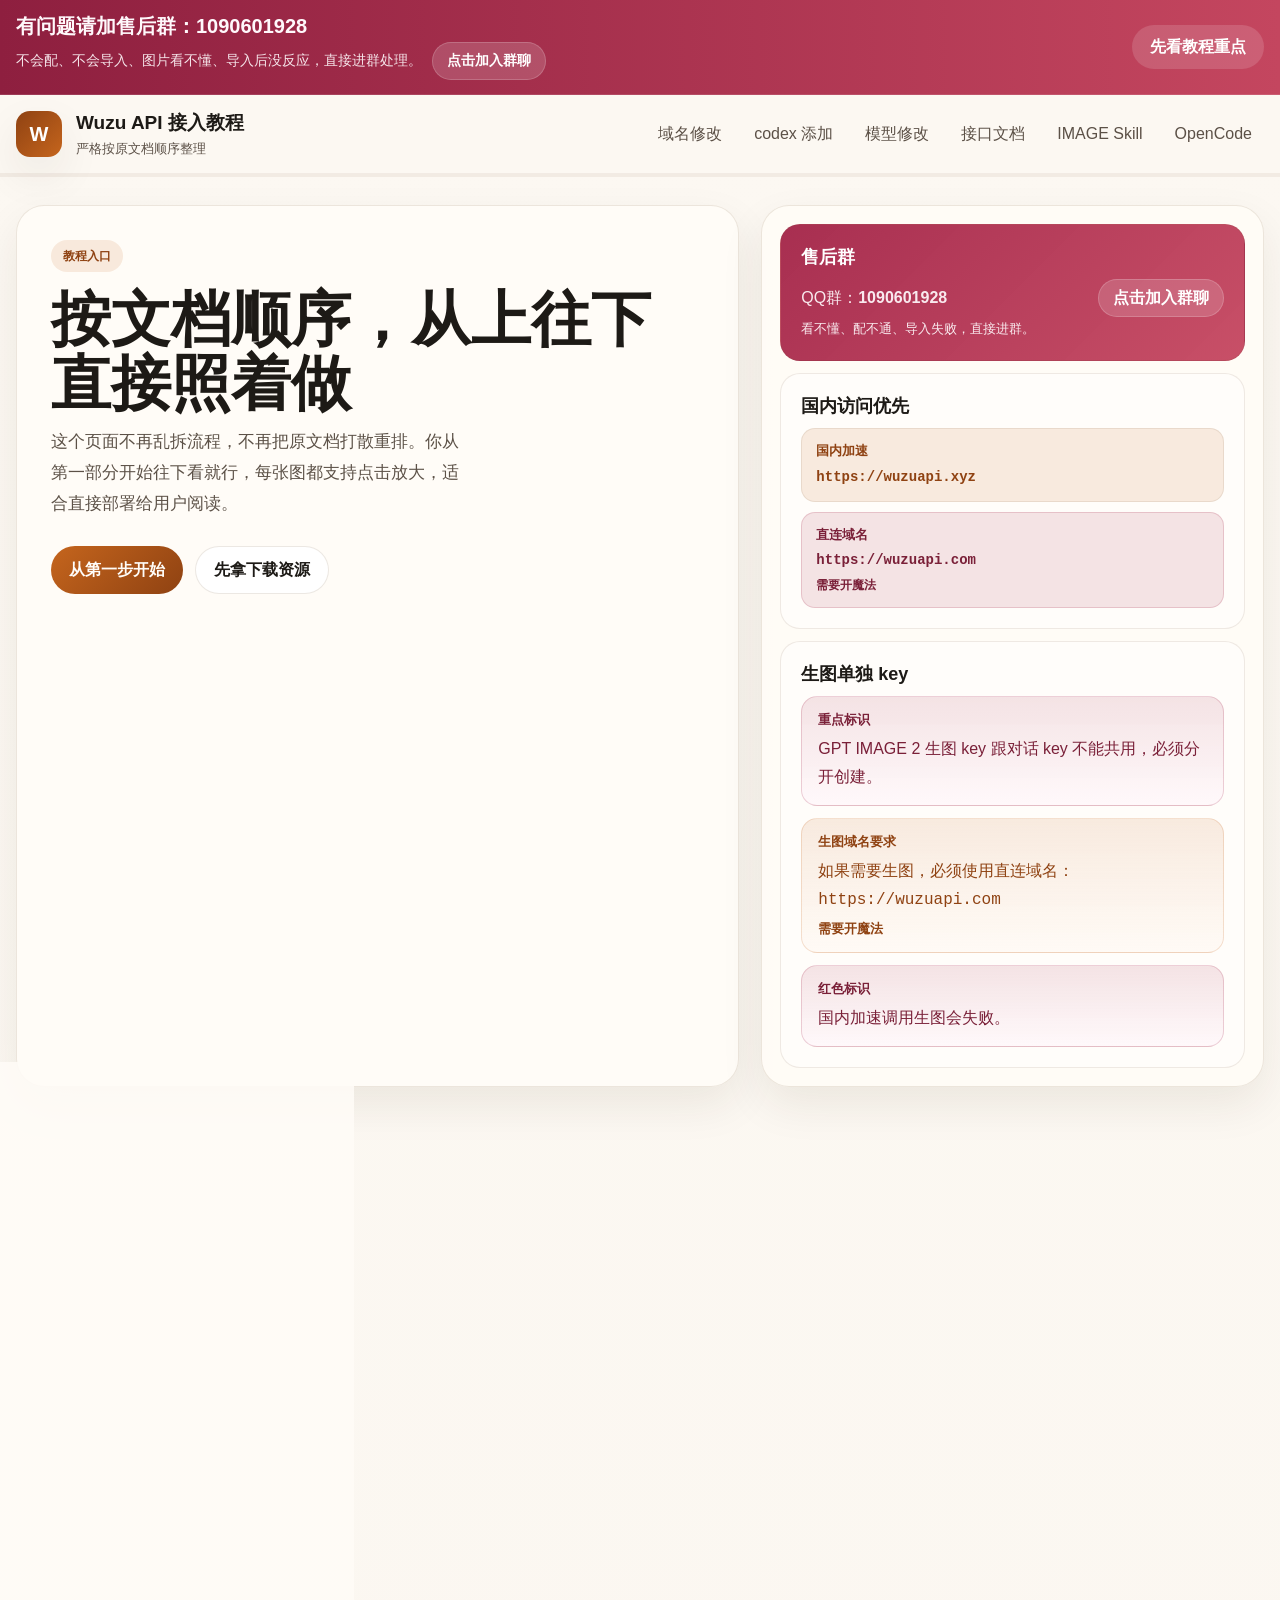
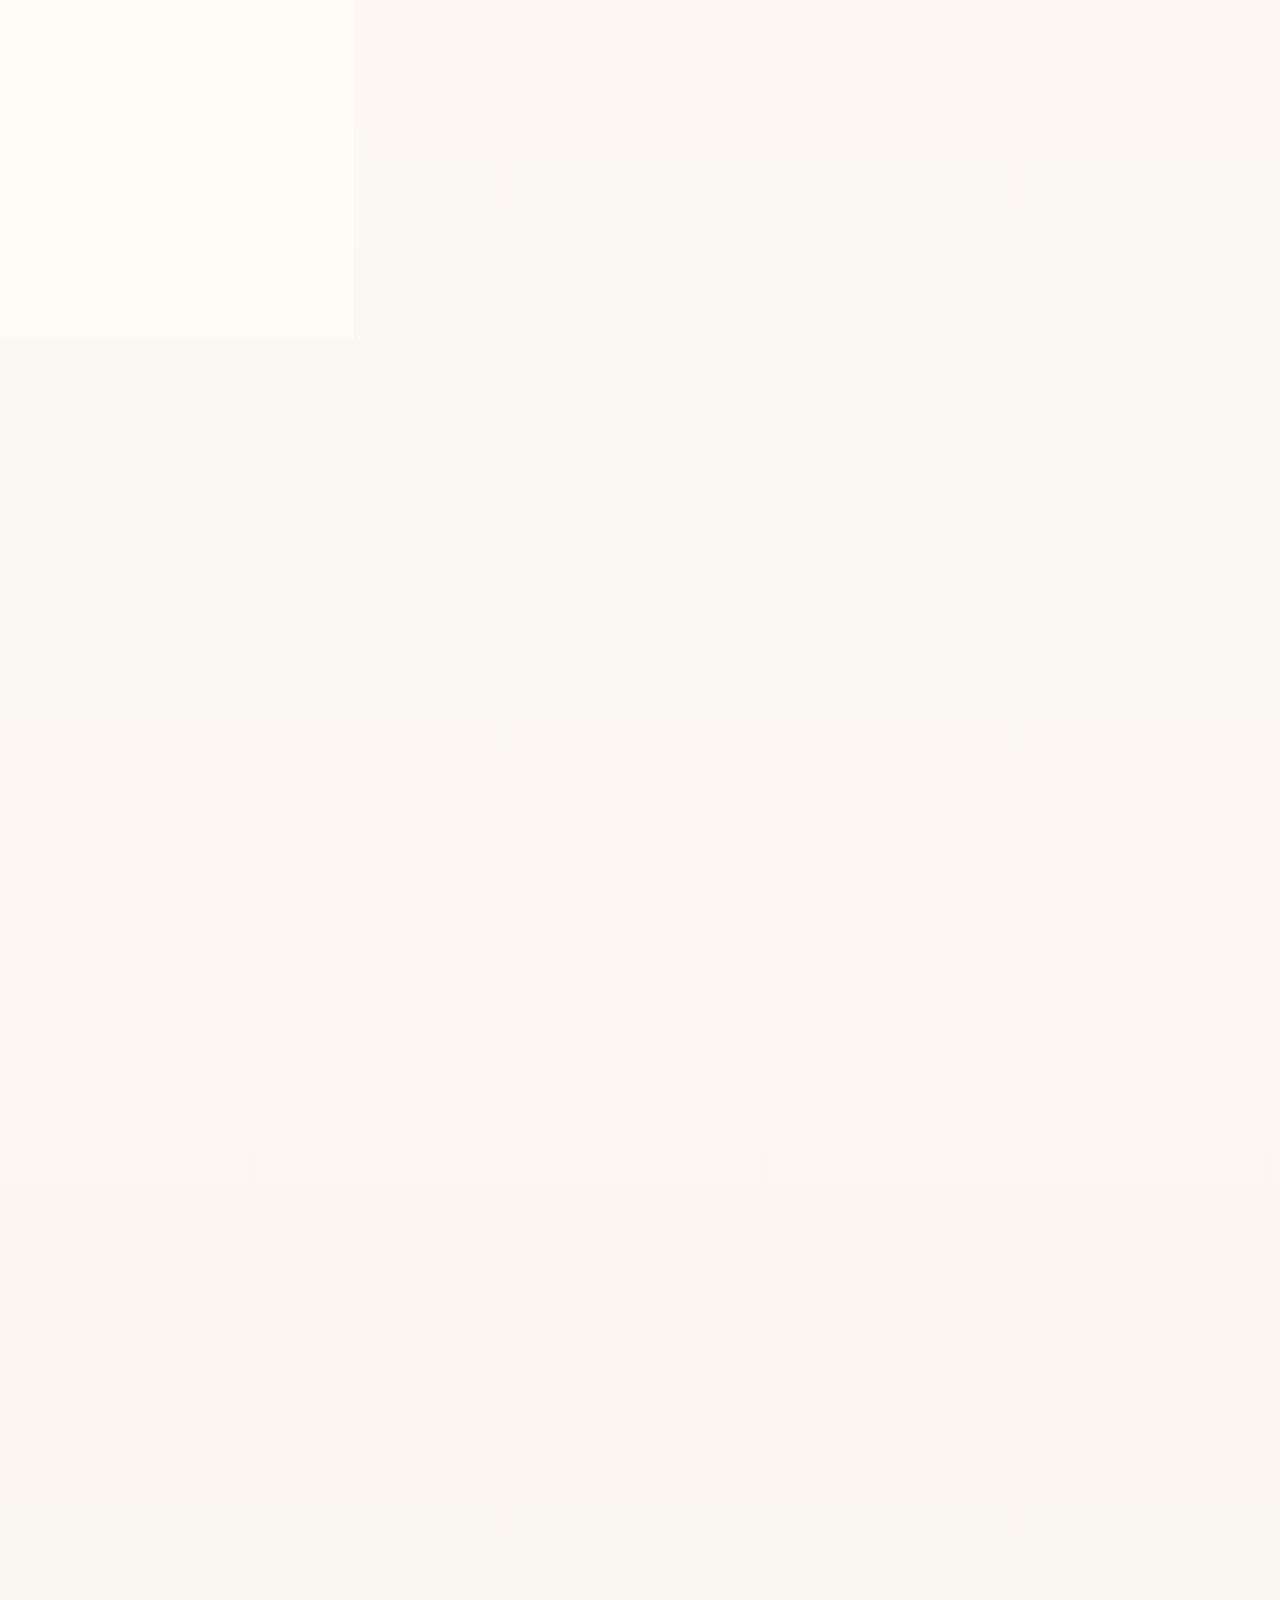
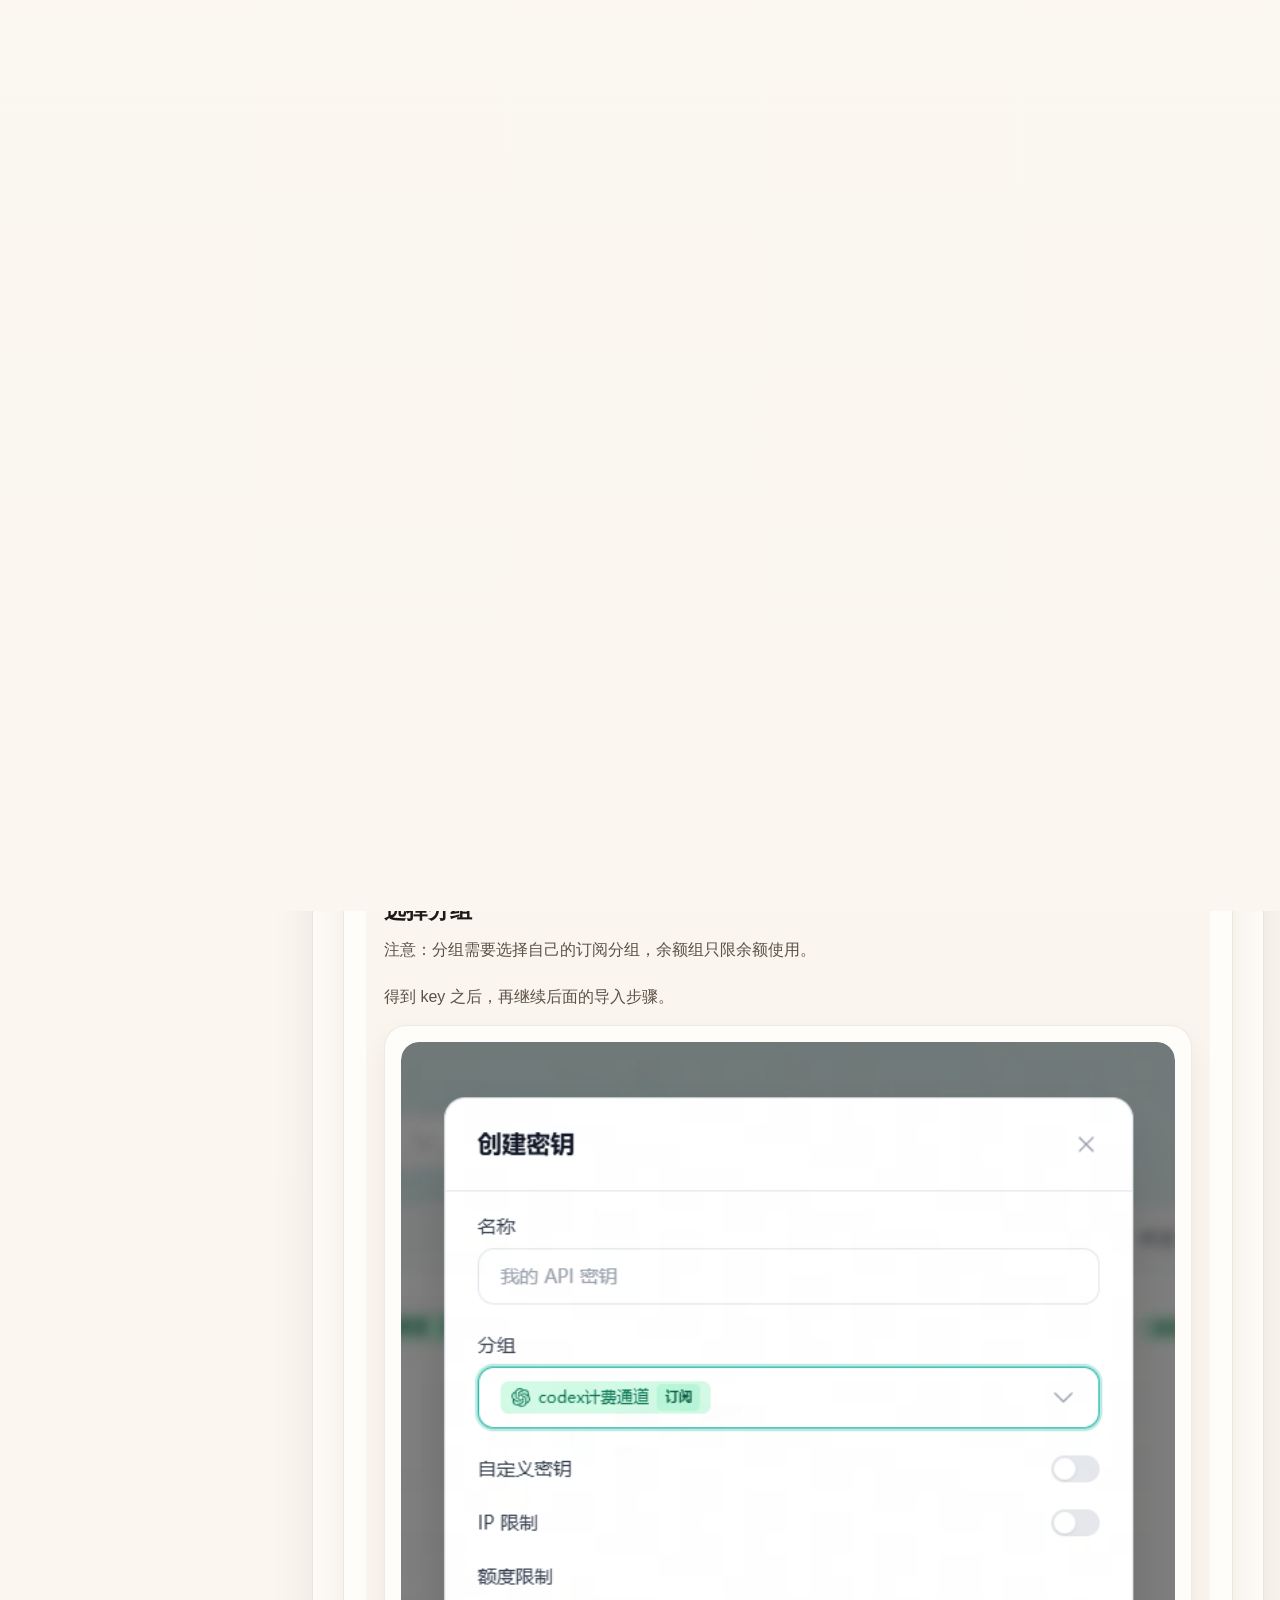
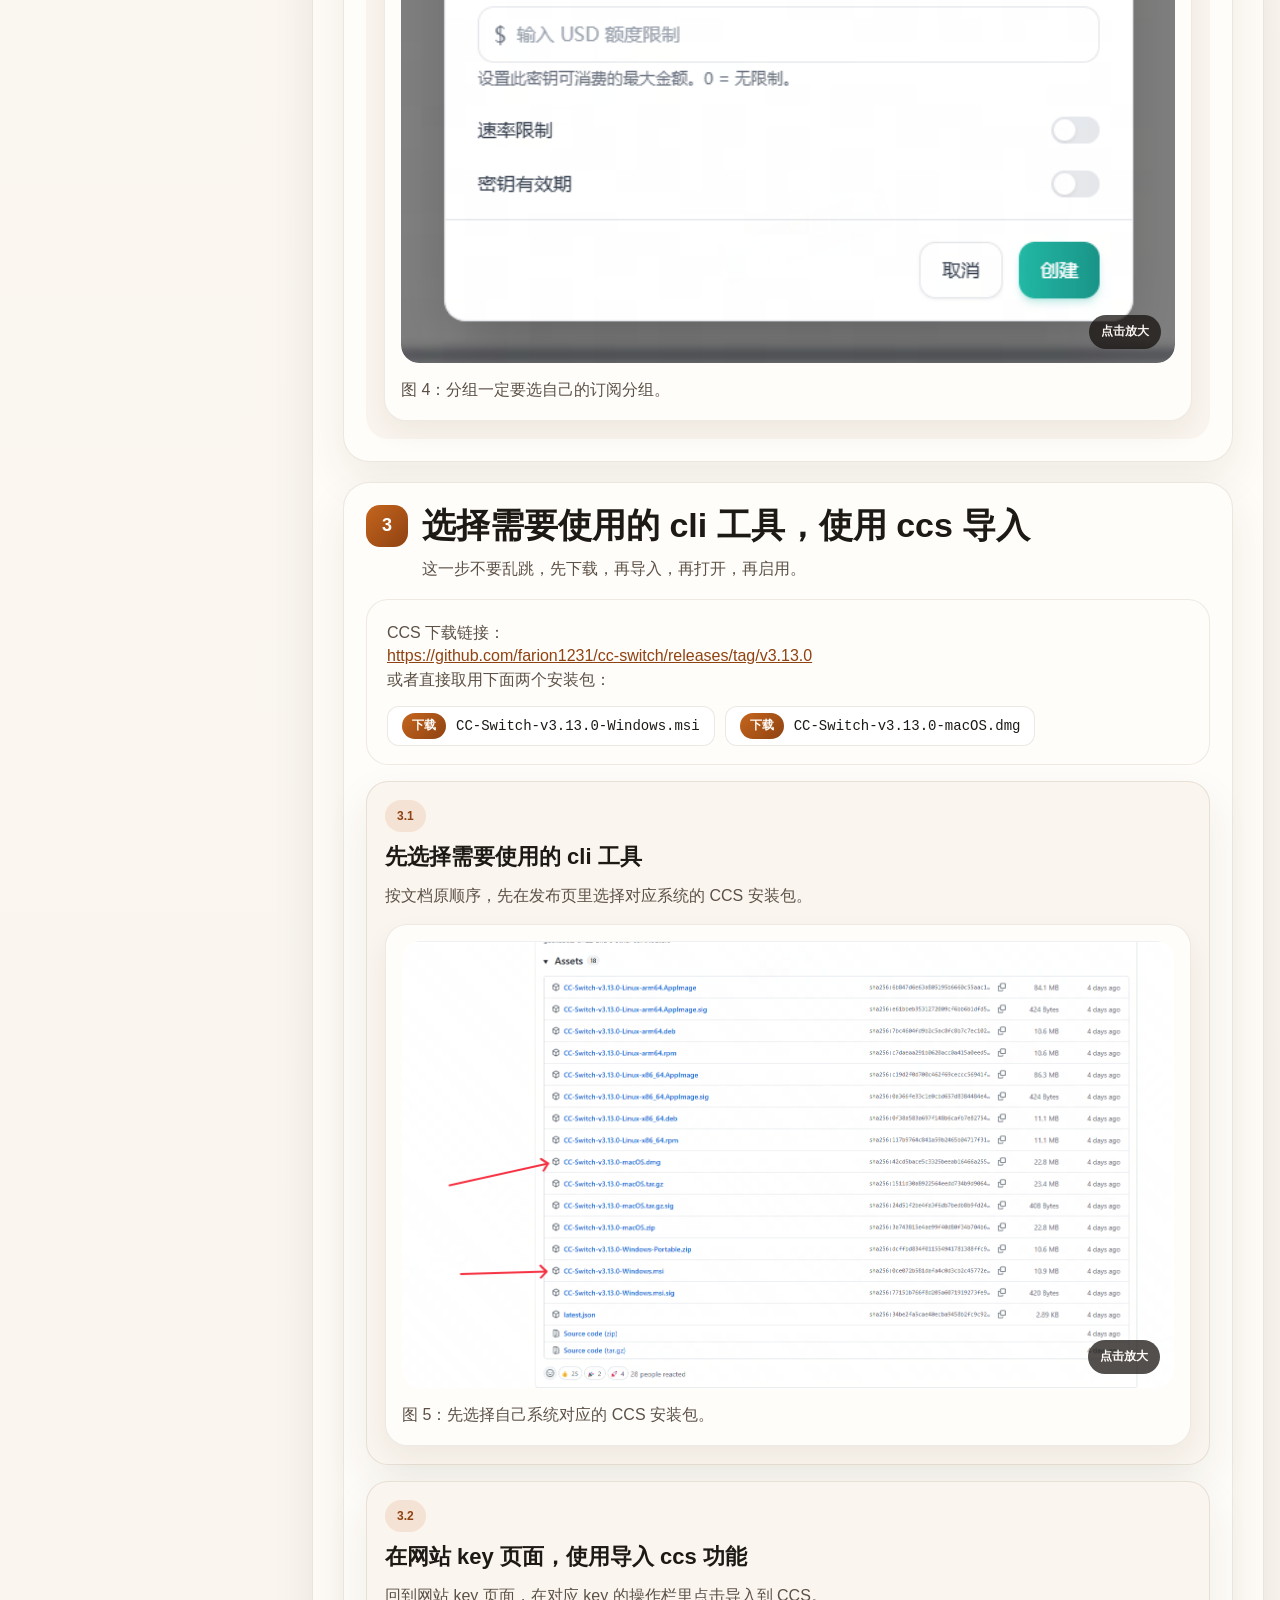
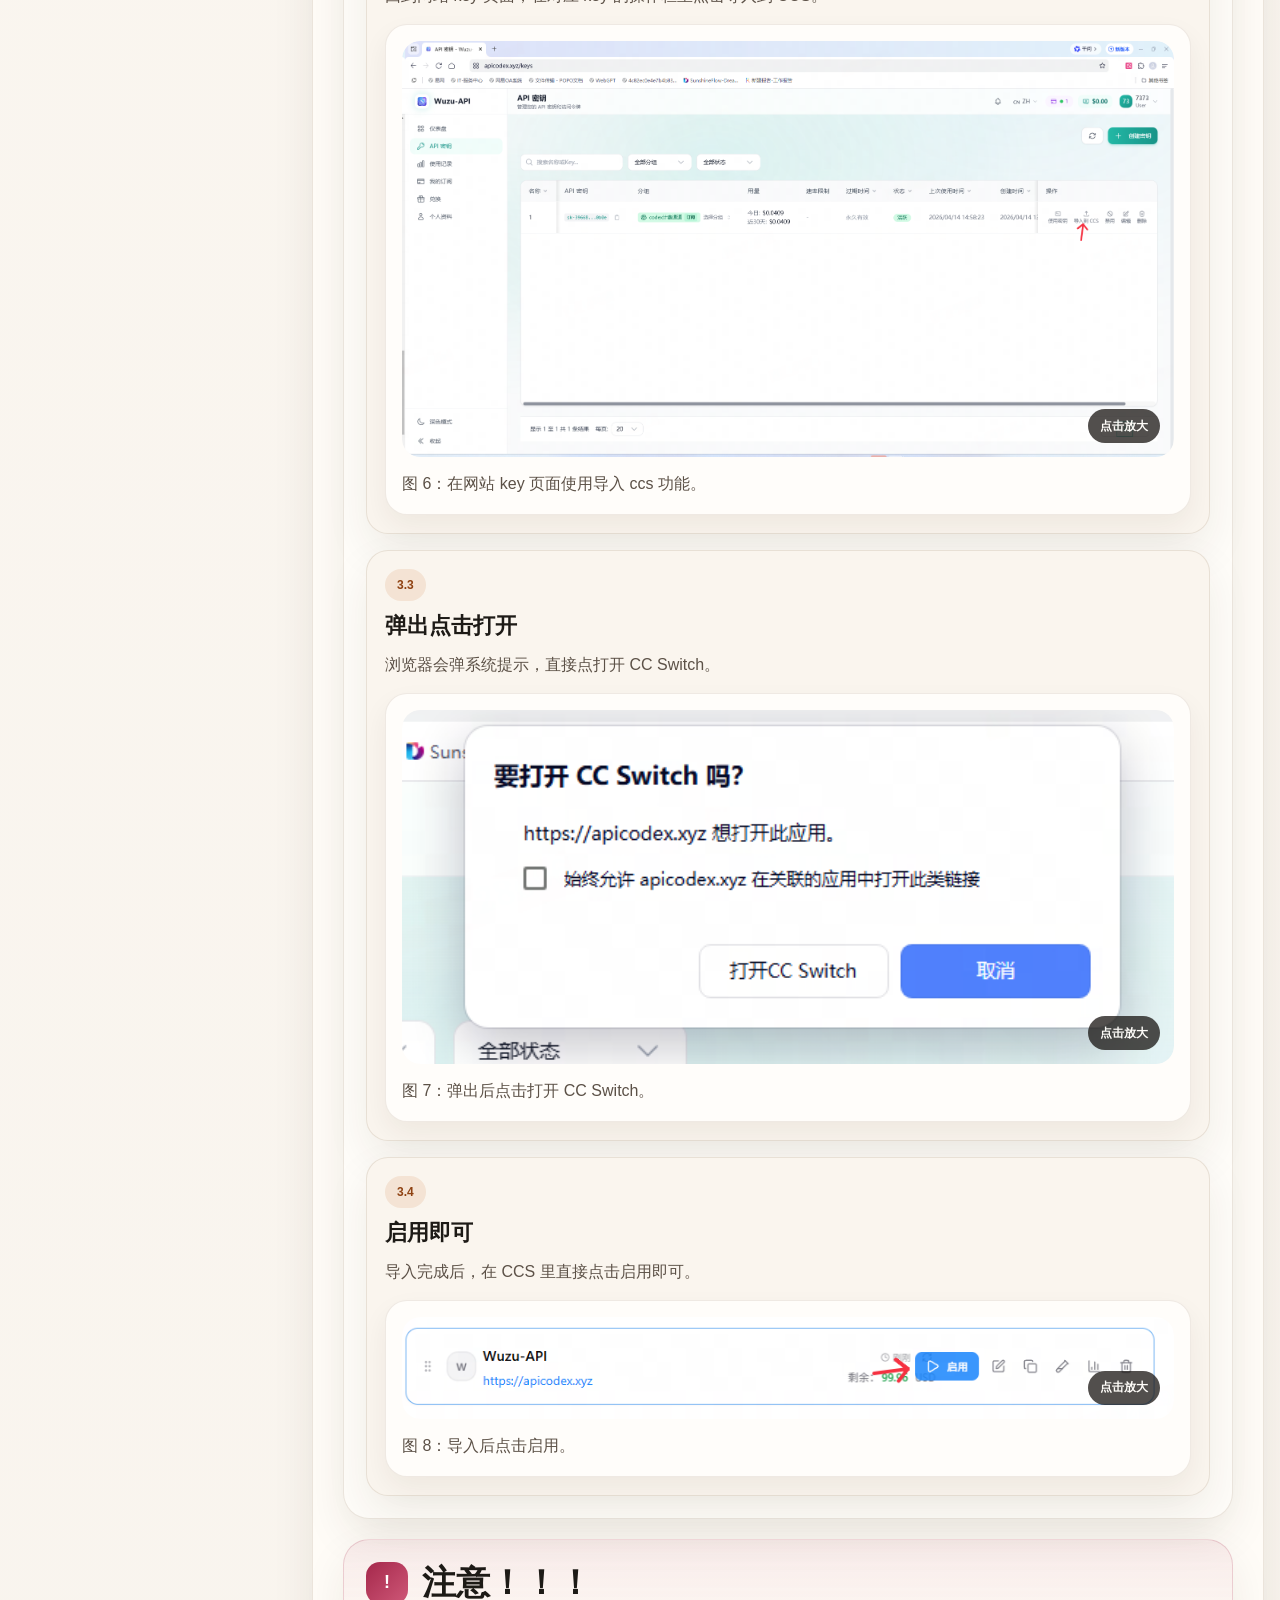
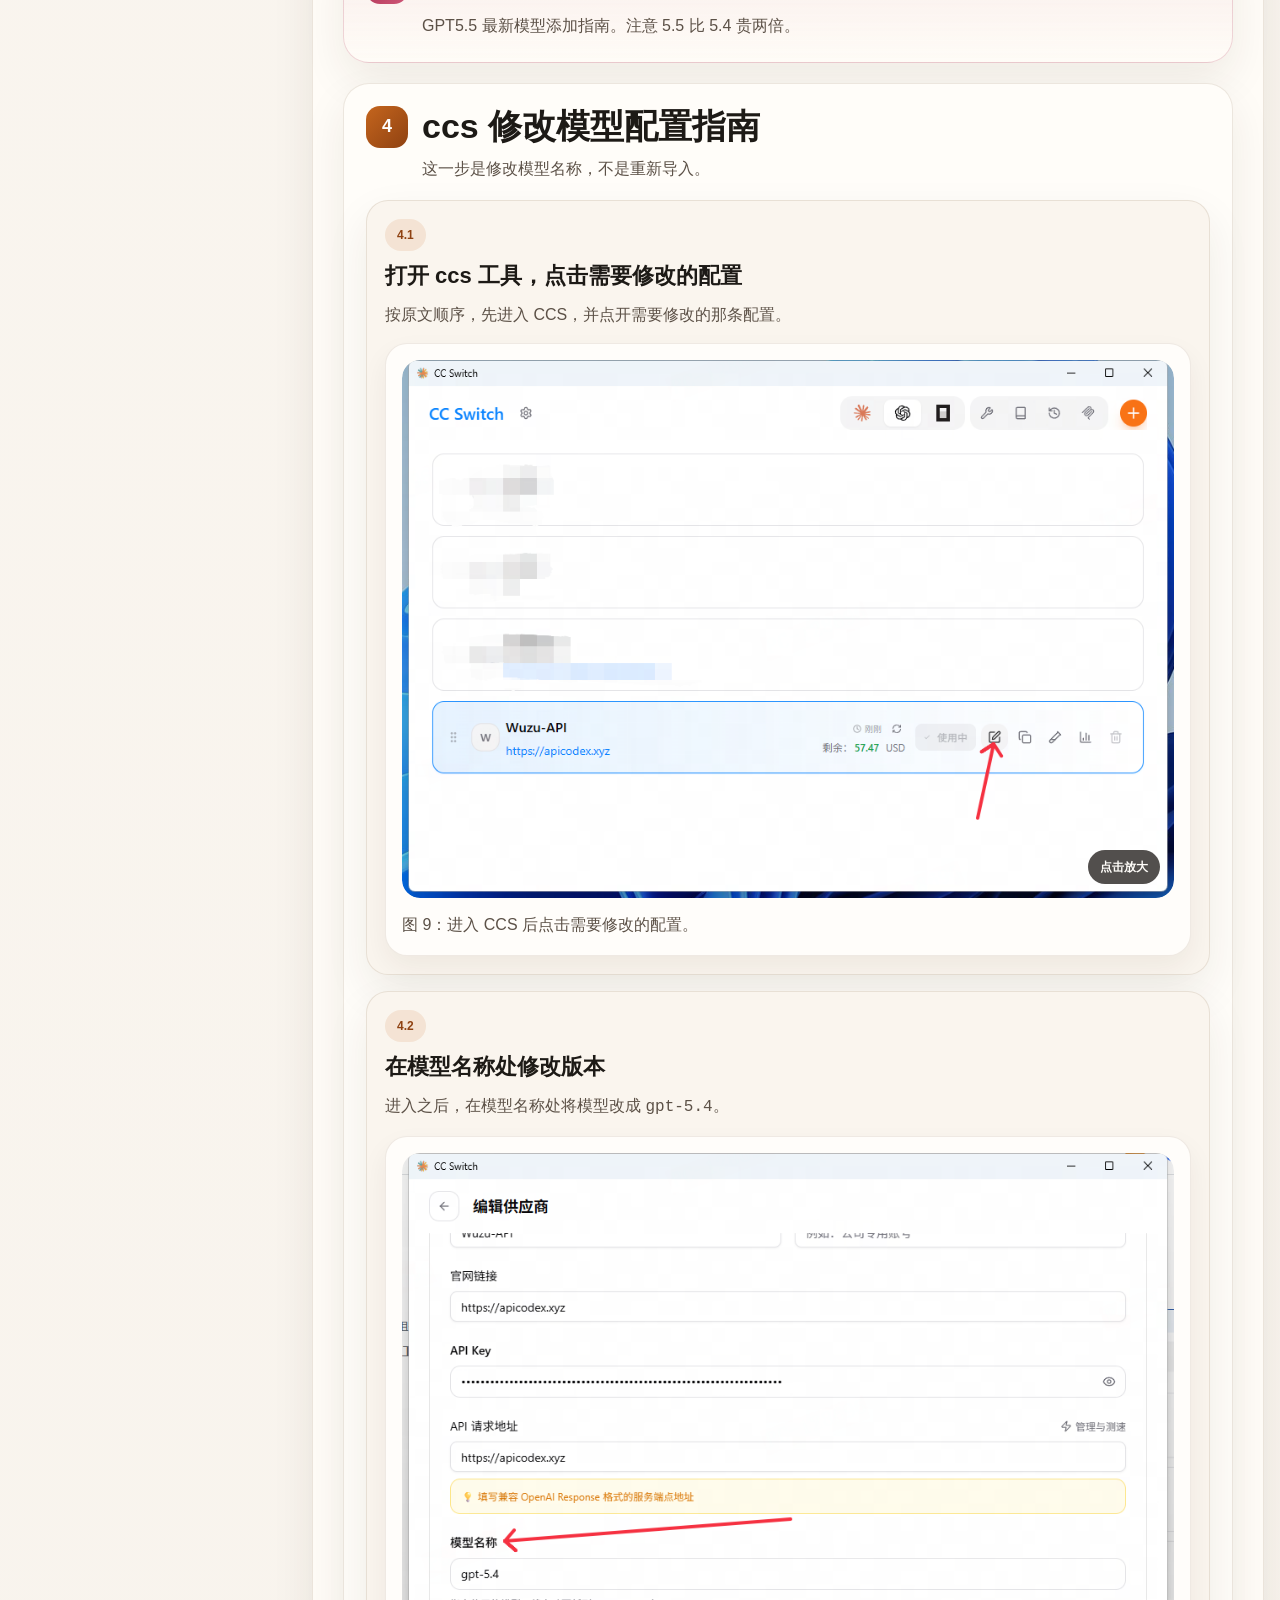
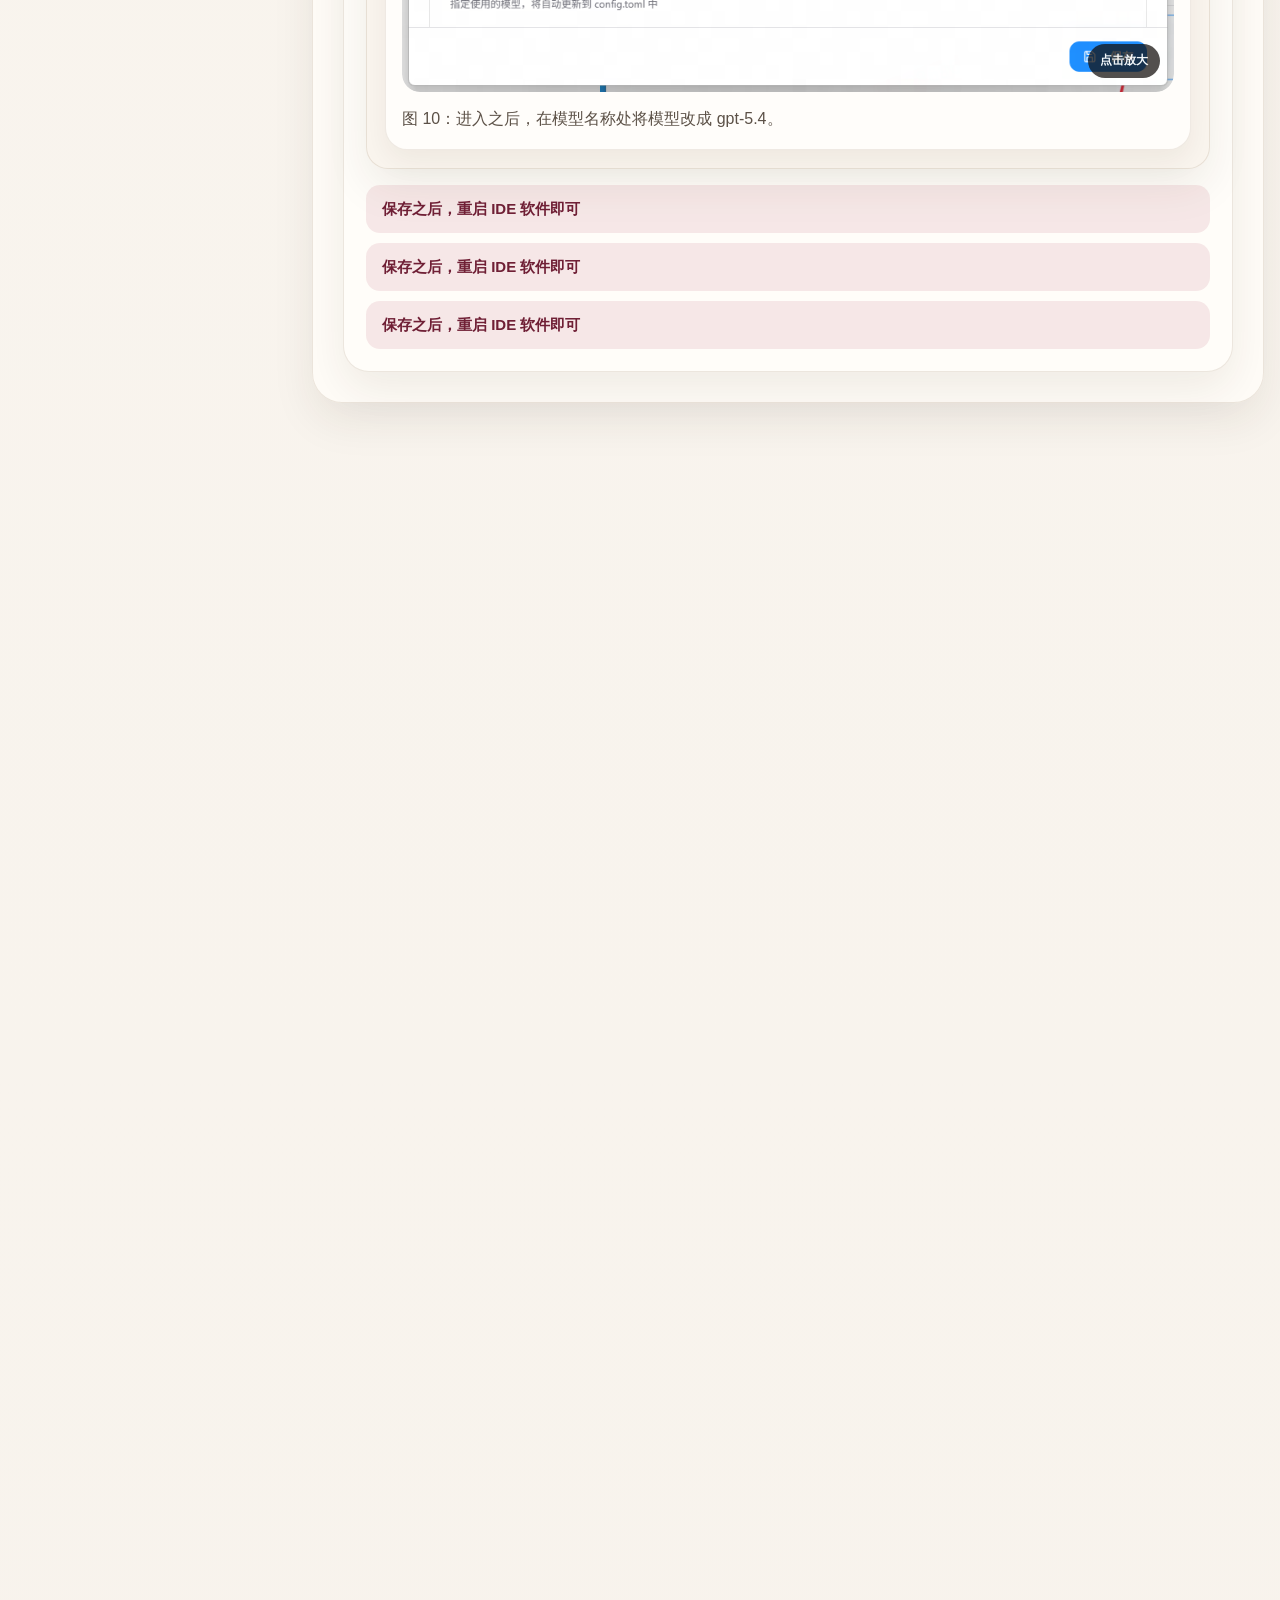
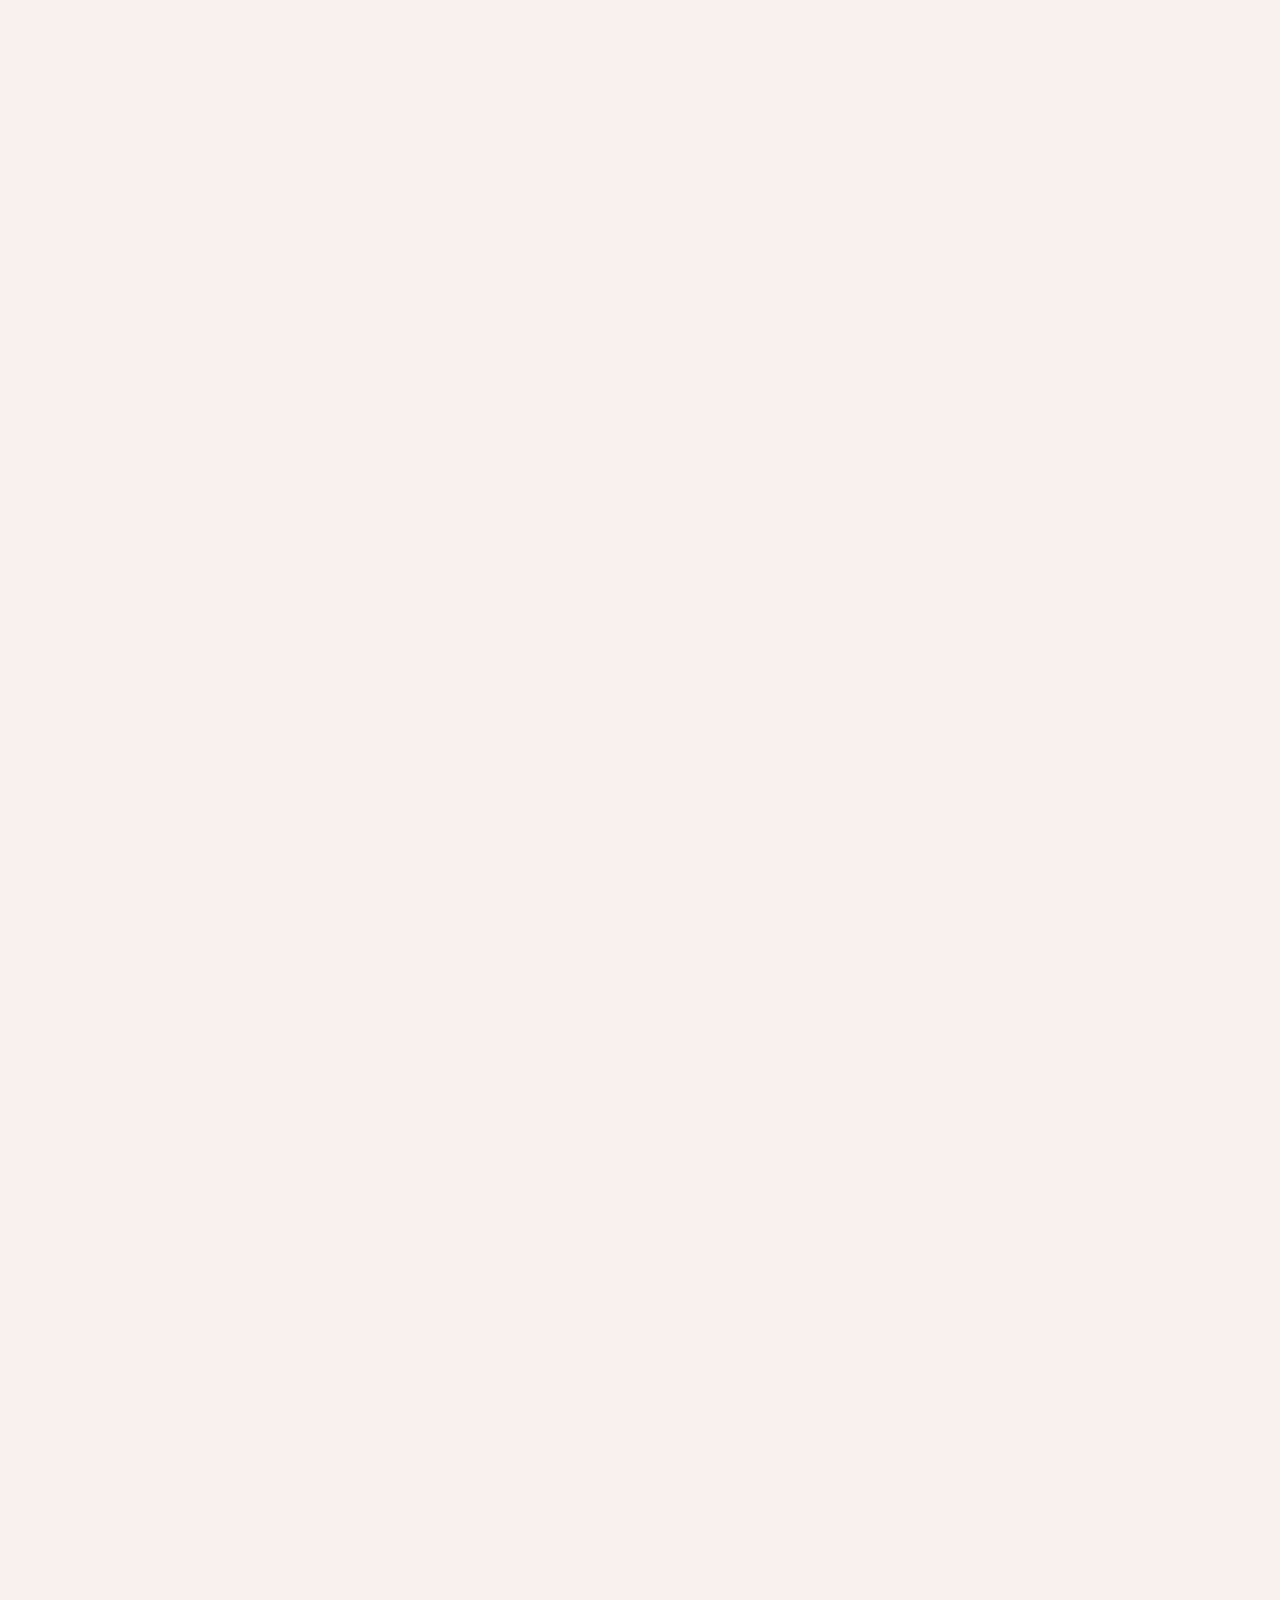
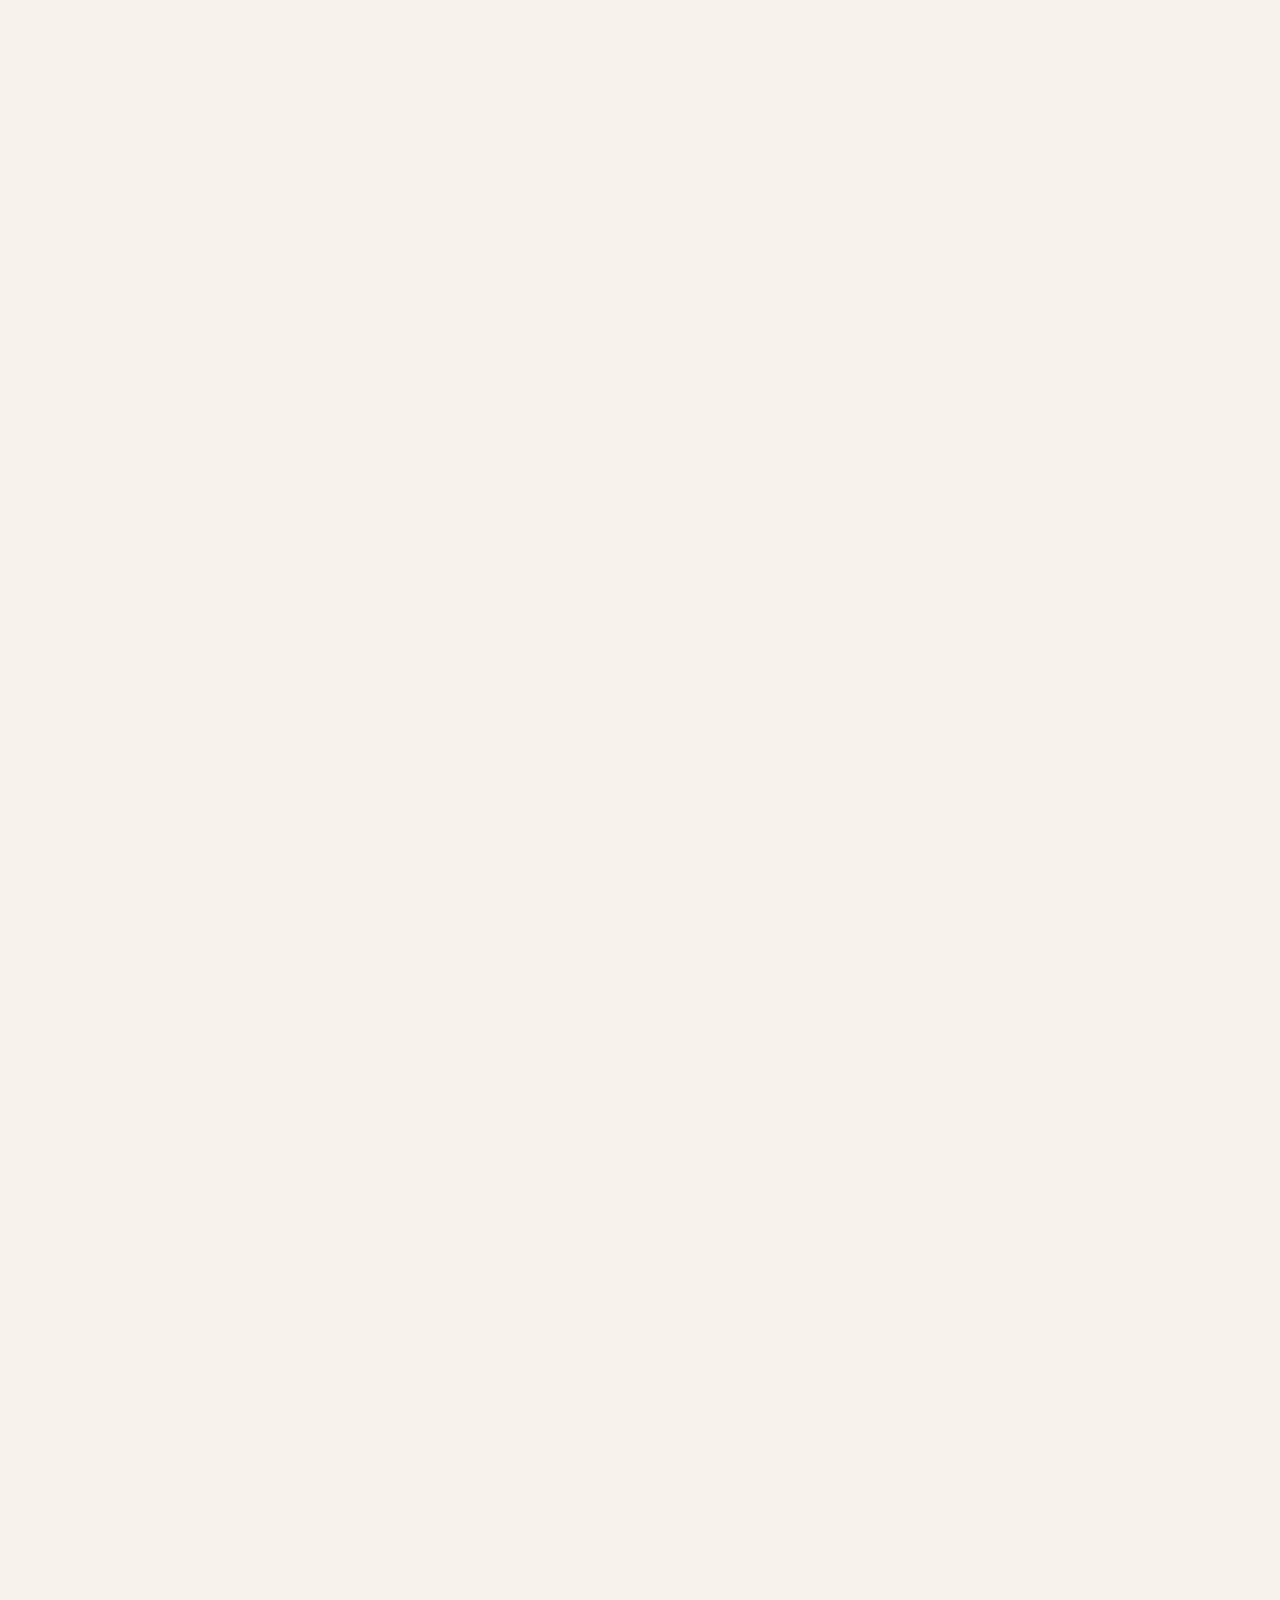
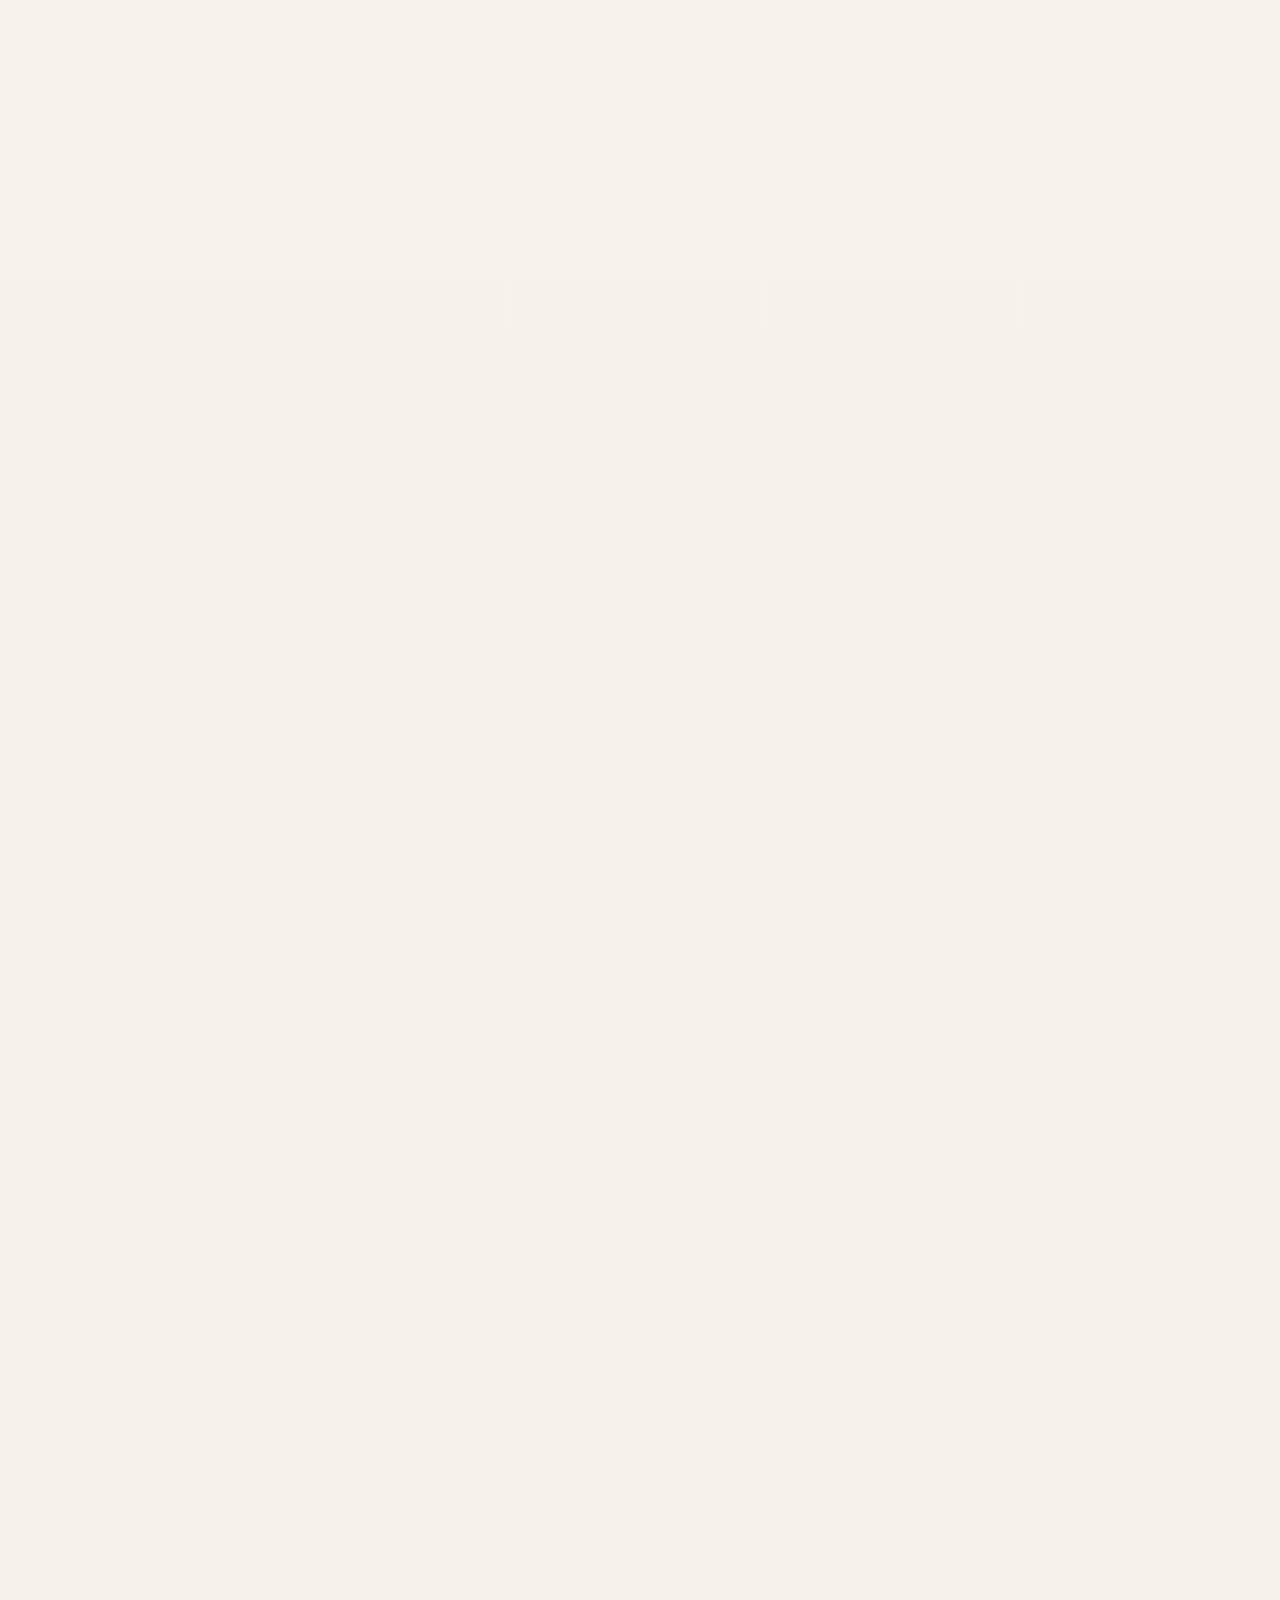
==== commit 59132637: "Clarify domestic acceleration and image failure notice" ====
--- a/guide.html
+++ b/guide.html
@@ -96,6 +96,10 @@
                 <p>如果需要生图，必须使用直连域名：<code>https://wuzuapi.com</code></p>
                 <em>需要开魔法</em>
               </div>
+              <div class="mini-alert mini-alert-danger">
+                <strong>红色标识</strong>
+                <p>国内加速调用生图会失败。</p>
+              </div>
             </div>
           </article>
         </div>
@@ -161,6 +165,7 @@
               </span>
             </div>
             <p>国内用户优先使用国内加速域名，直连域名需要开魔法。</p>
+            <p>正常对话和 ccs 接入时，需要使用国内加速，在 ccs 的 API 请求地址里填写：<code>https://wuzuapi.xyz</code></p>
             <p>请直接在 ccs，API 请求地址，修改成：<code>https://wuzuapi.xyz</code></p>
             <div class="action-tag">保存即可</div>
           </div>
@@ -404,6 +409,7 @@
 
           <div class="callout-block callout-block-danger">
             <p><strong>重点标识：</strong>如果需要生图，必须使用直连域名：<code>https://wuzuapi.com</code>（需要开魔法）</p>
+            <p><strong>红色标识：</strong>国内加速调用生图会失败。</p>
           </div>
 
           <article class="step-card reveal-on-scroll">
--- a/assets/guide.css
+++ b/assets/guide.css
@@ -766,8 +766,7 @@
   gap: 10px;
 }
 
-.file-chips span,
-.file-chips a,
+.file-chips > a,
 .download-inline span {
   min-height: 40px;
   padding: 0 14px;
@@ -780,15 +779,15 @@
   font-size: 14px;
 }
 
-.file-chips a {
+.file-chips > a {
   gap: 10px;
   text-decoration: none;
   color: var(--text);
   transition: transform 180ms ease, box-shadow 180ms ease, border-color 180ms ease, background 180ms ease;
 }
 
-.file-chips a:hover,
-.file-chips a:focus-visible {
+.file-chips > a:hover,
+.file-chips > a:focus-visible {
   transform: translateY(-1px);
   box-shadow: 0 10px 20px rgba(53, 34, 17, 0.08);
   border-color: rgba(123, 91, 58, 0.22);
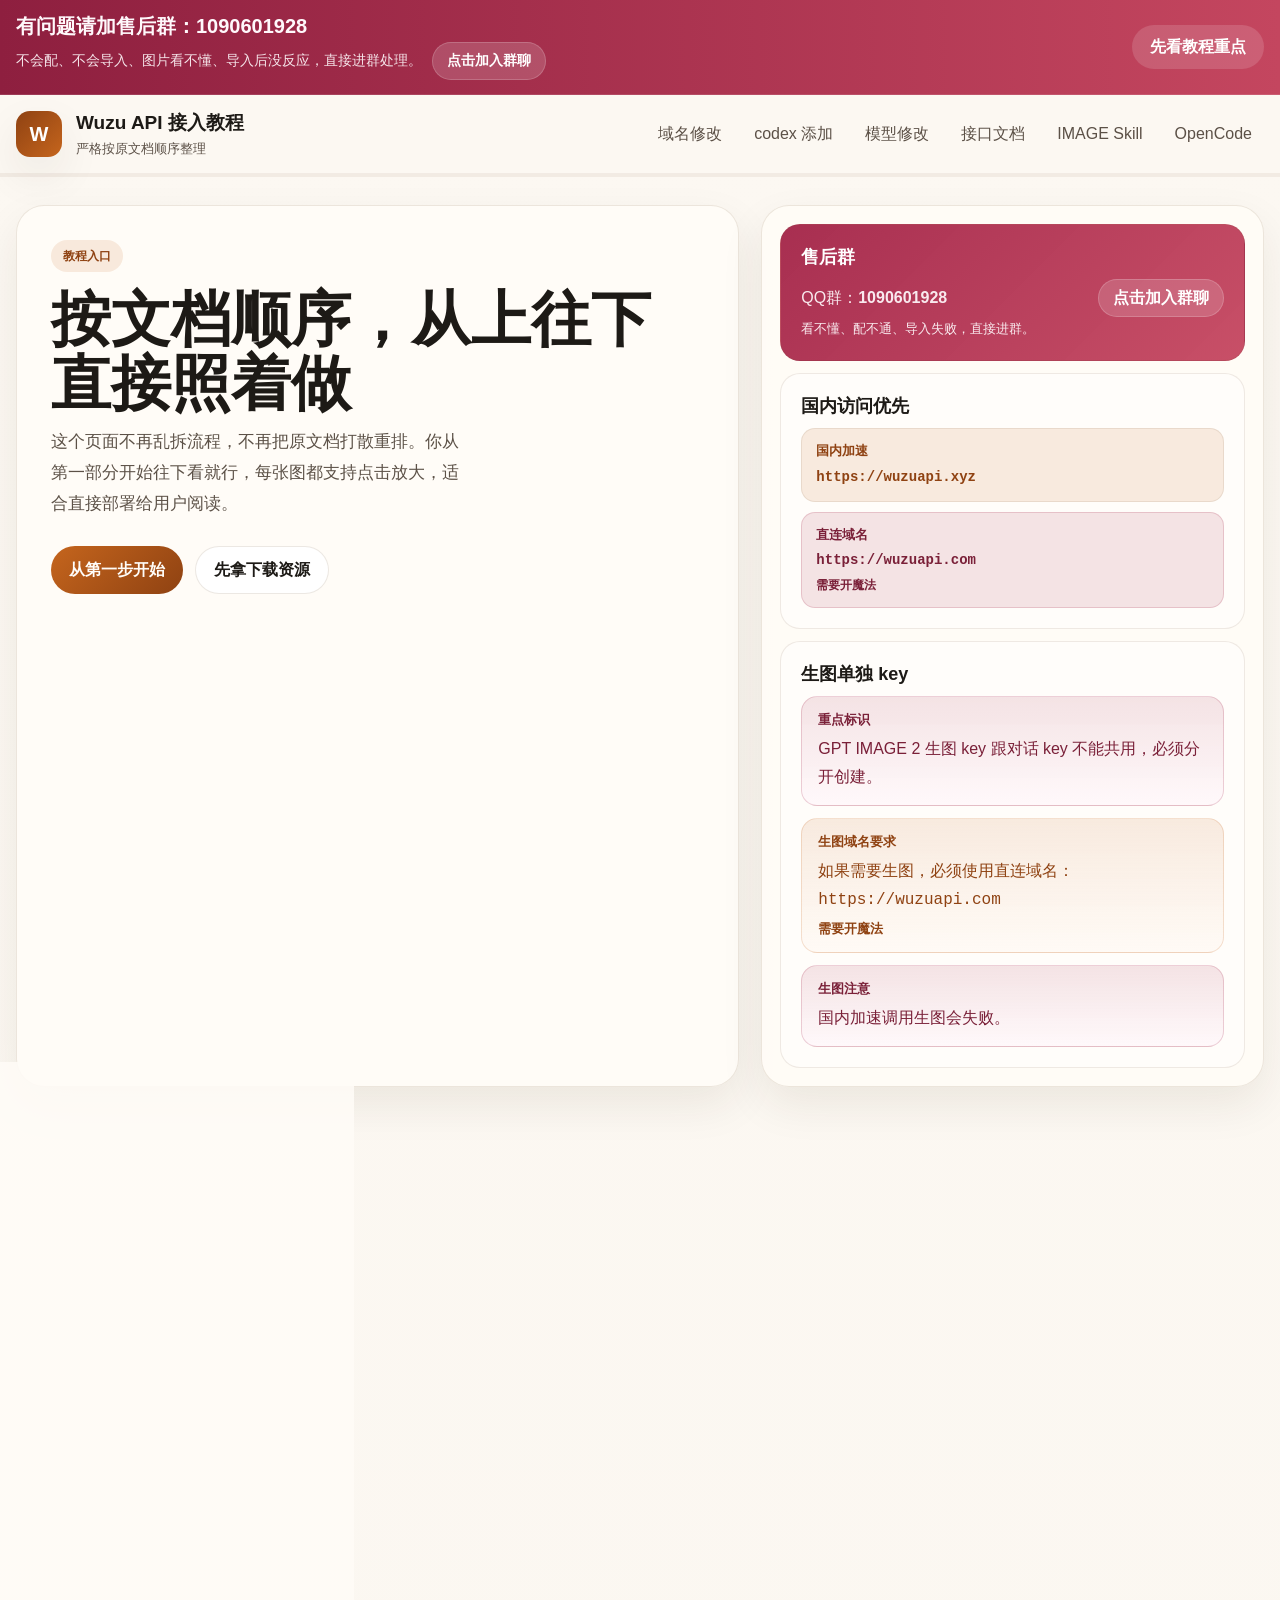
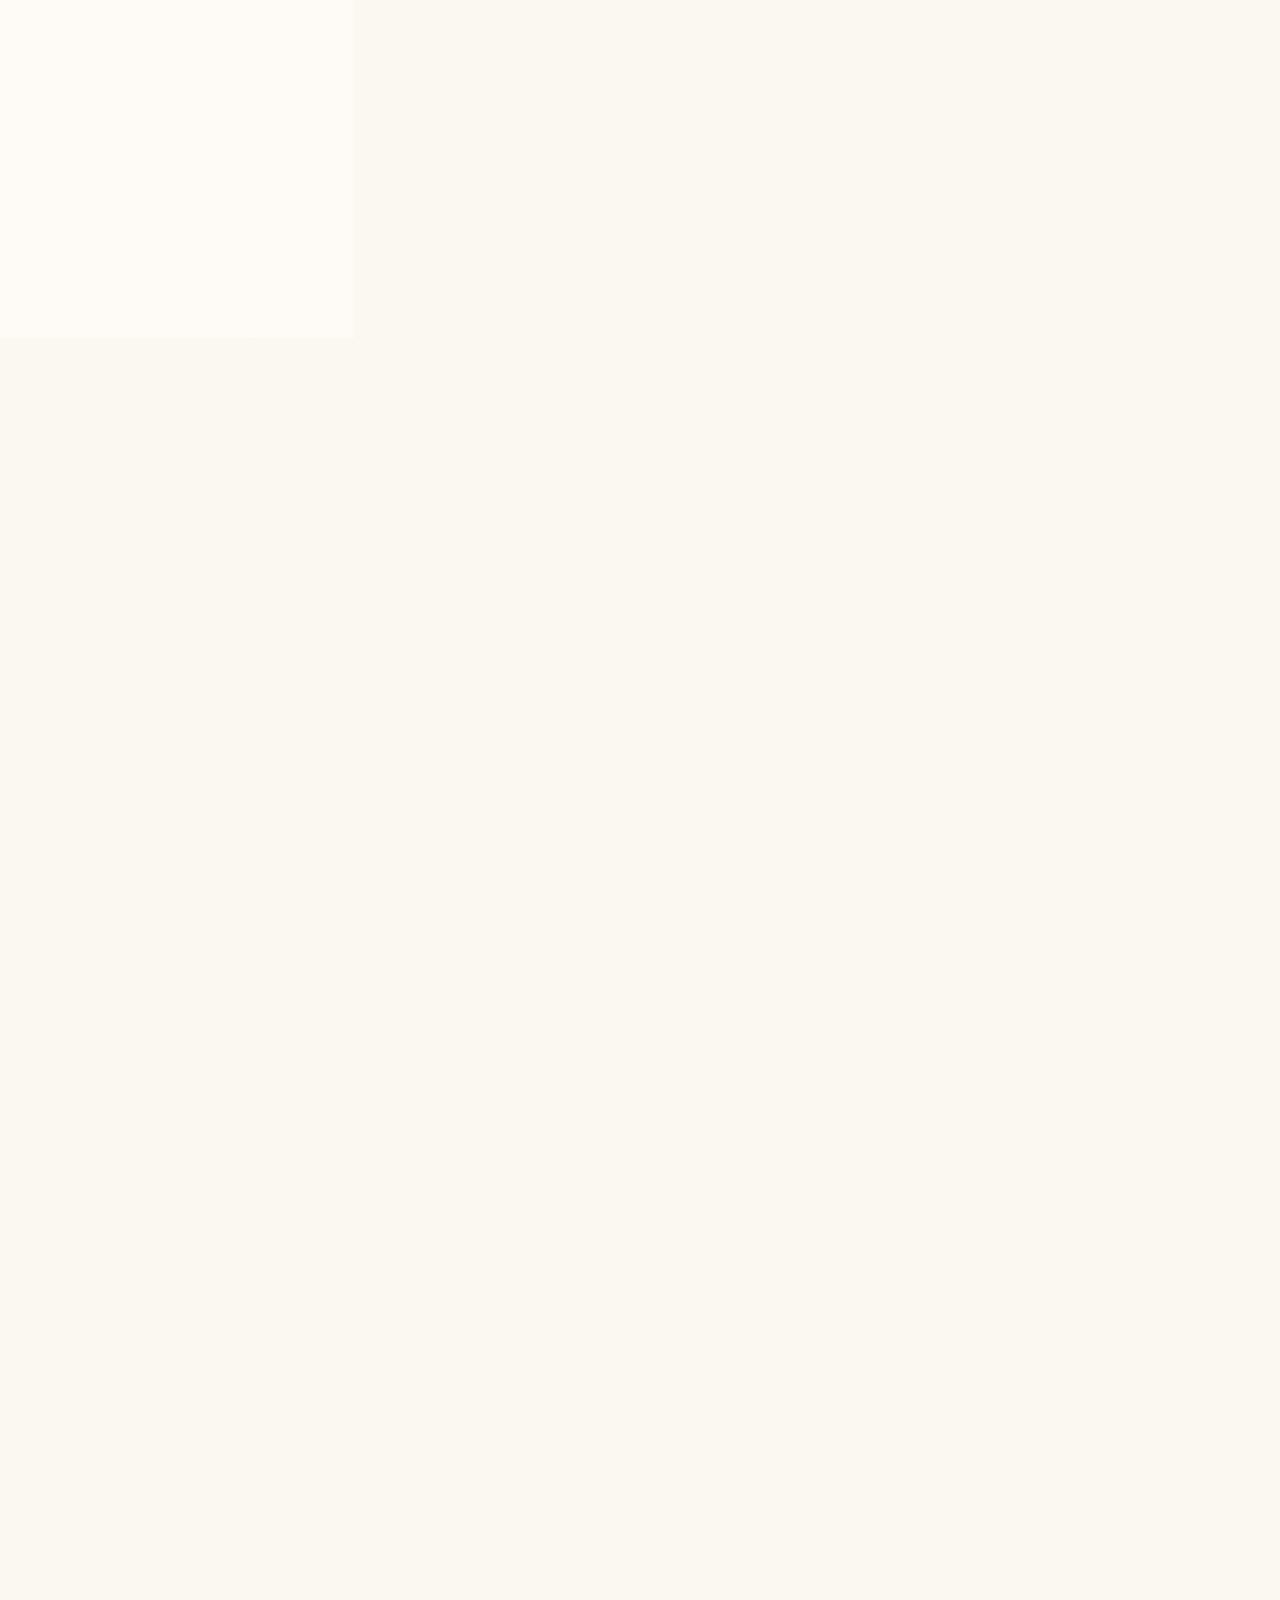
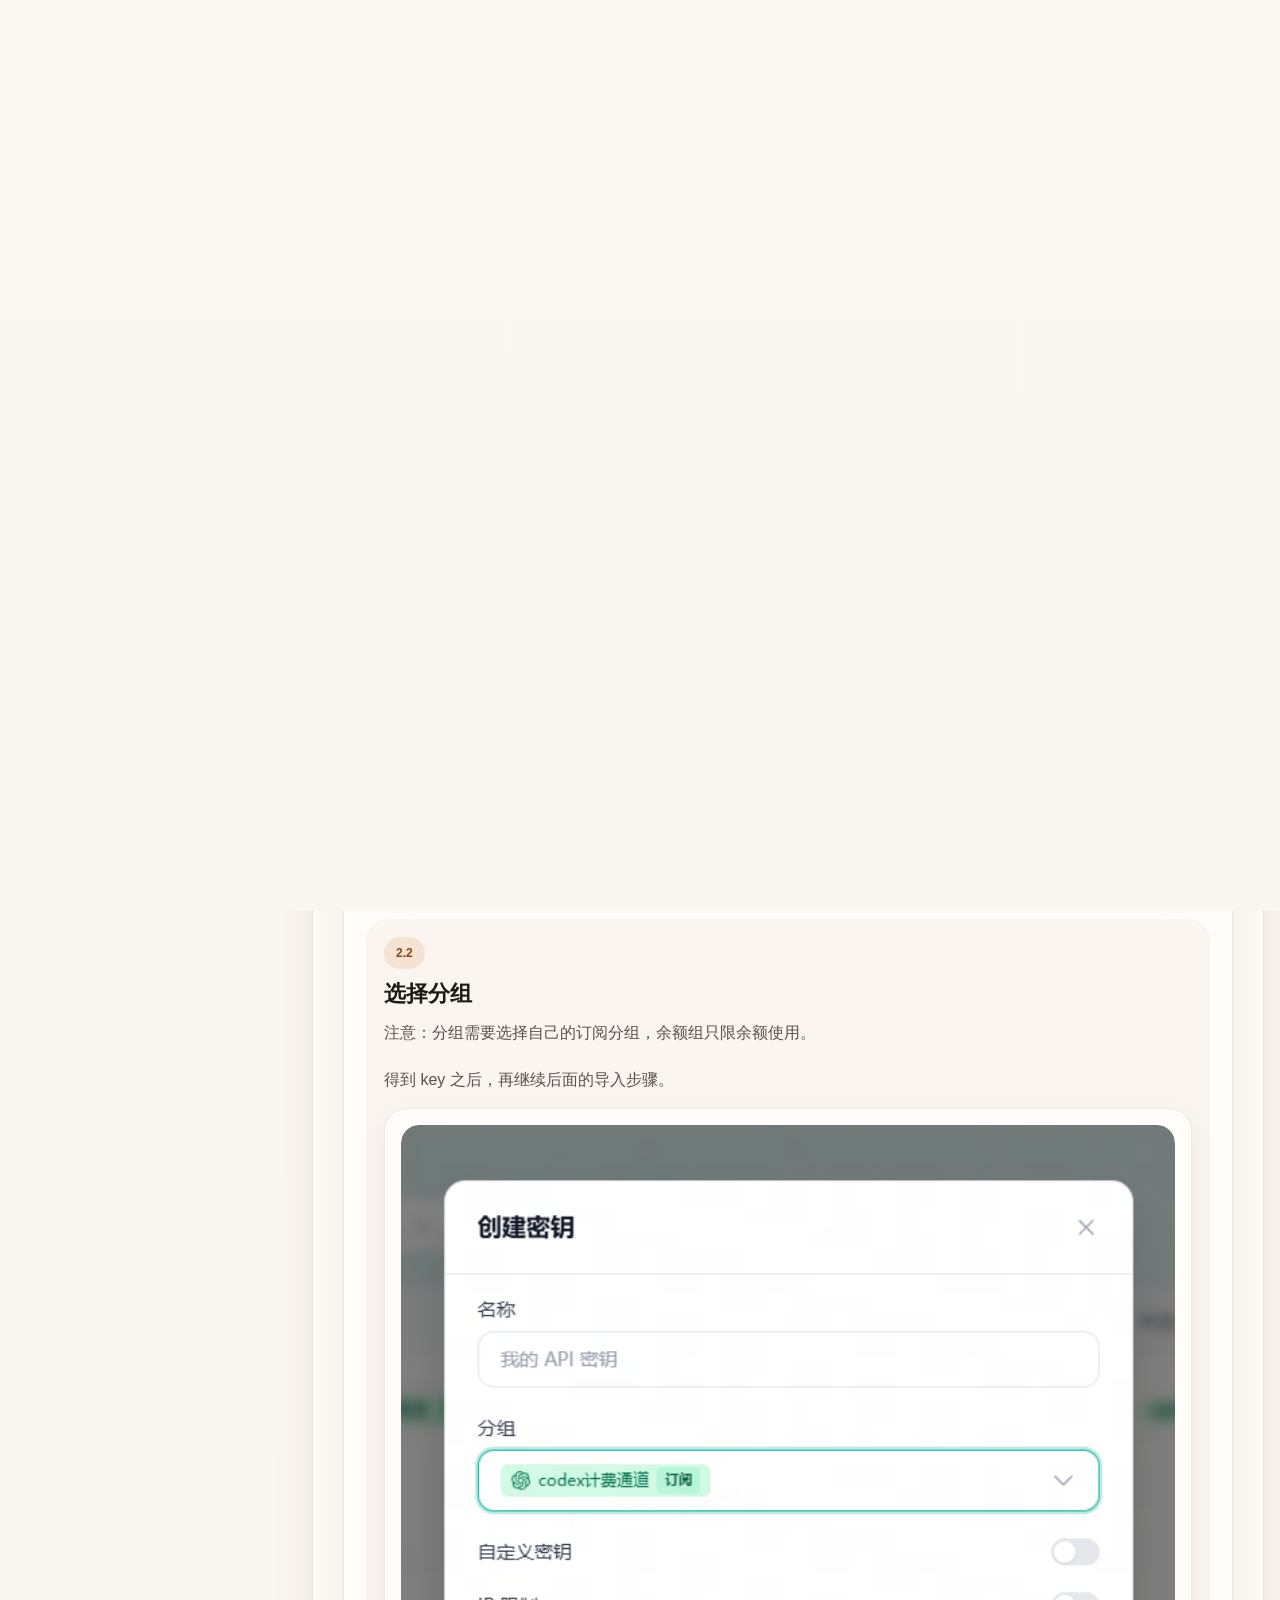
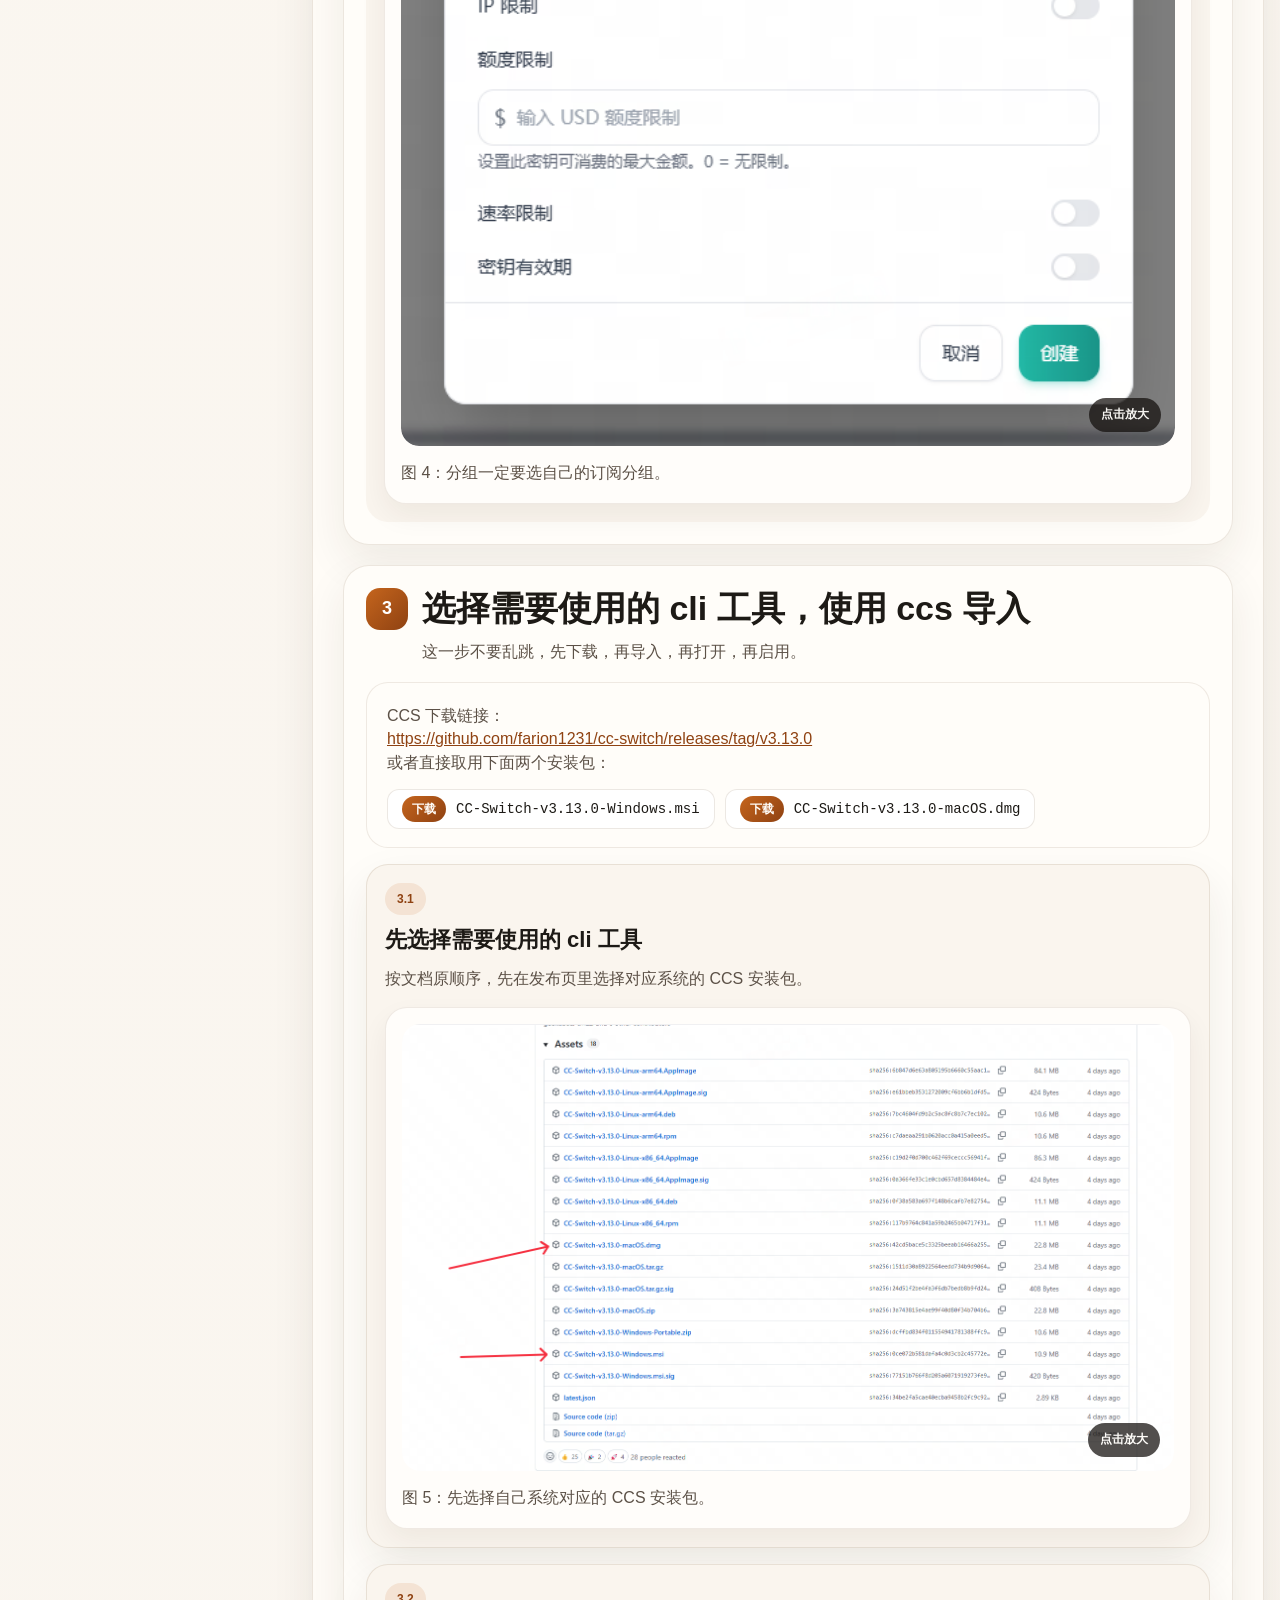
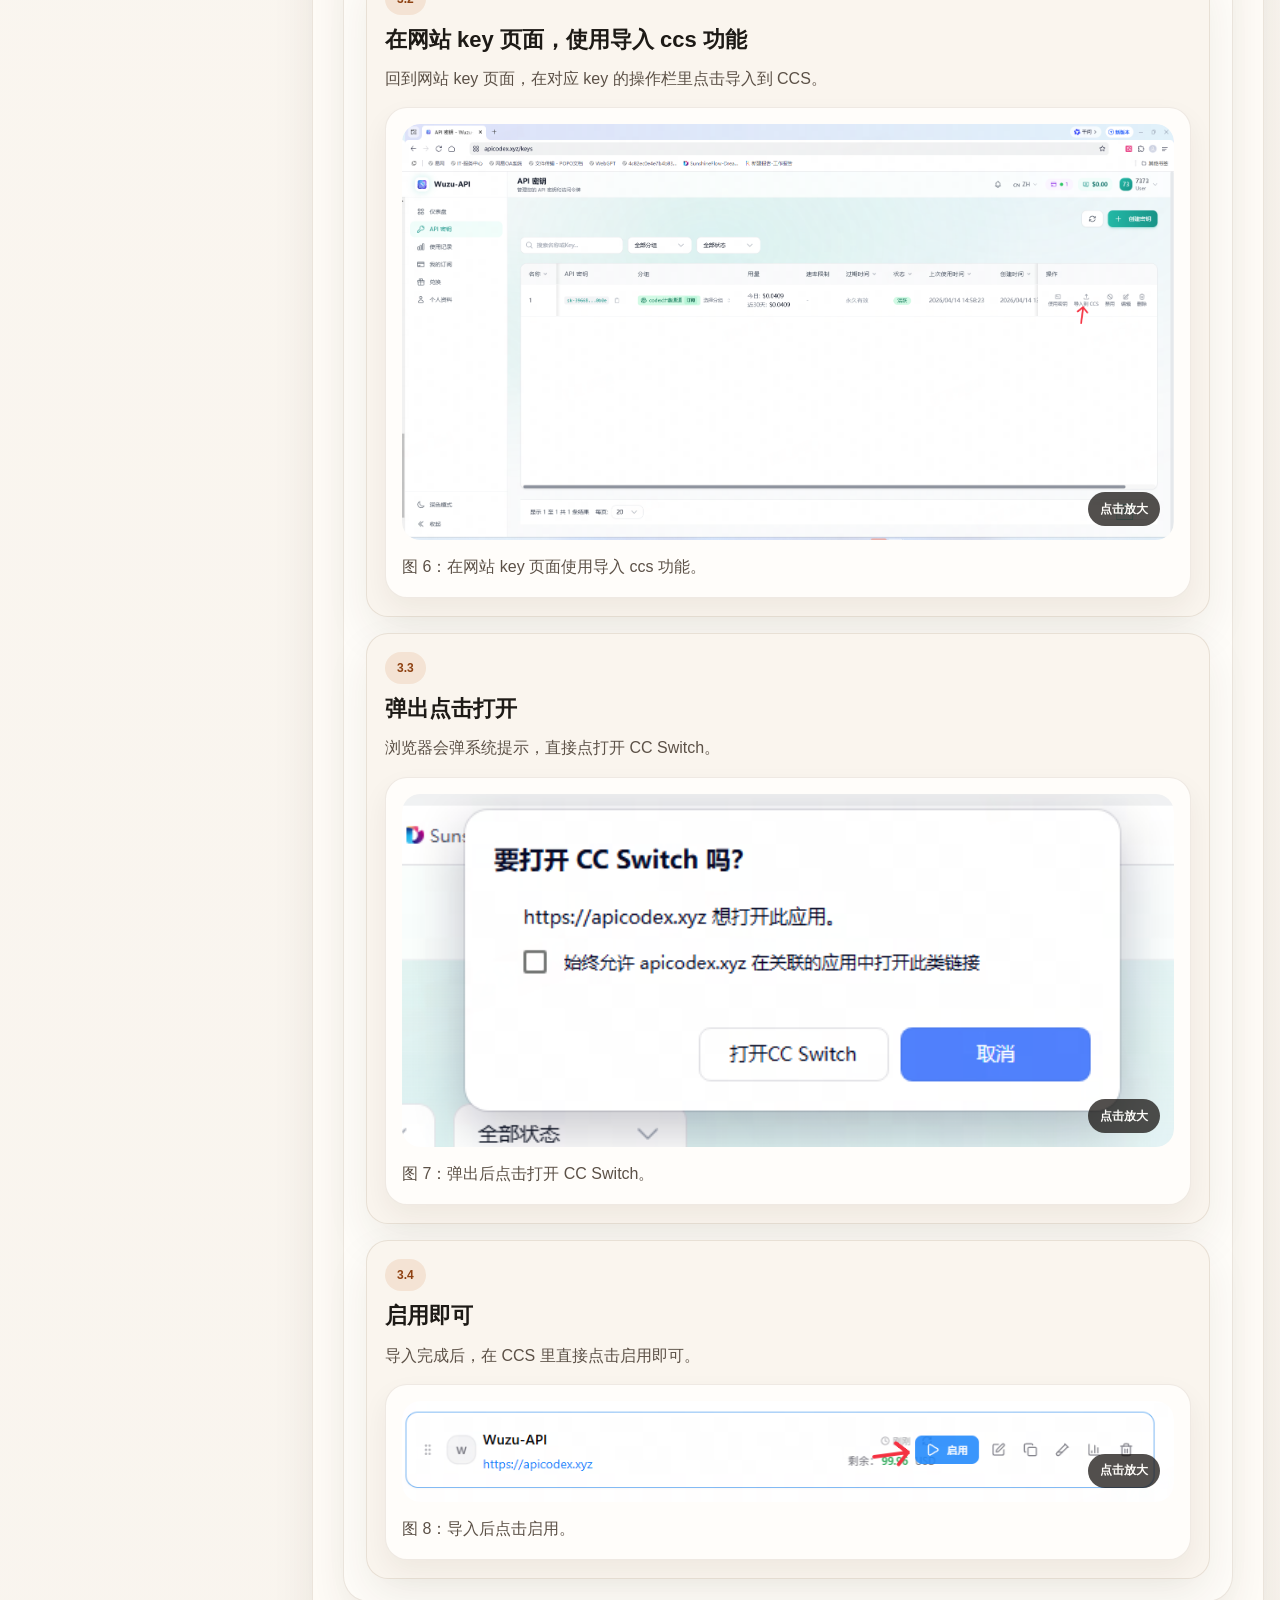
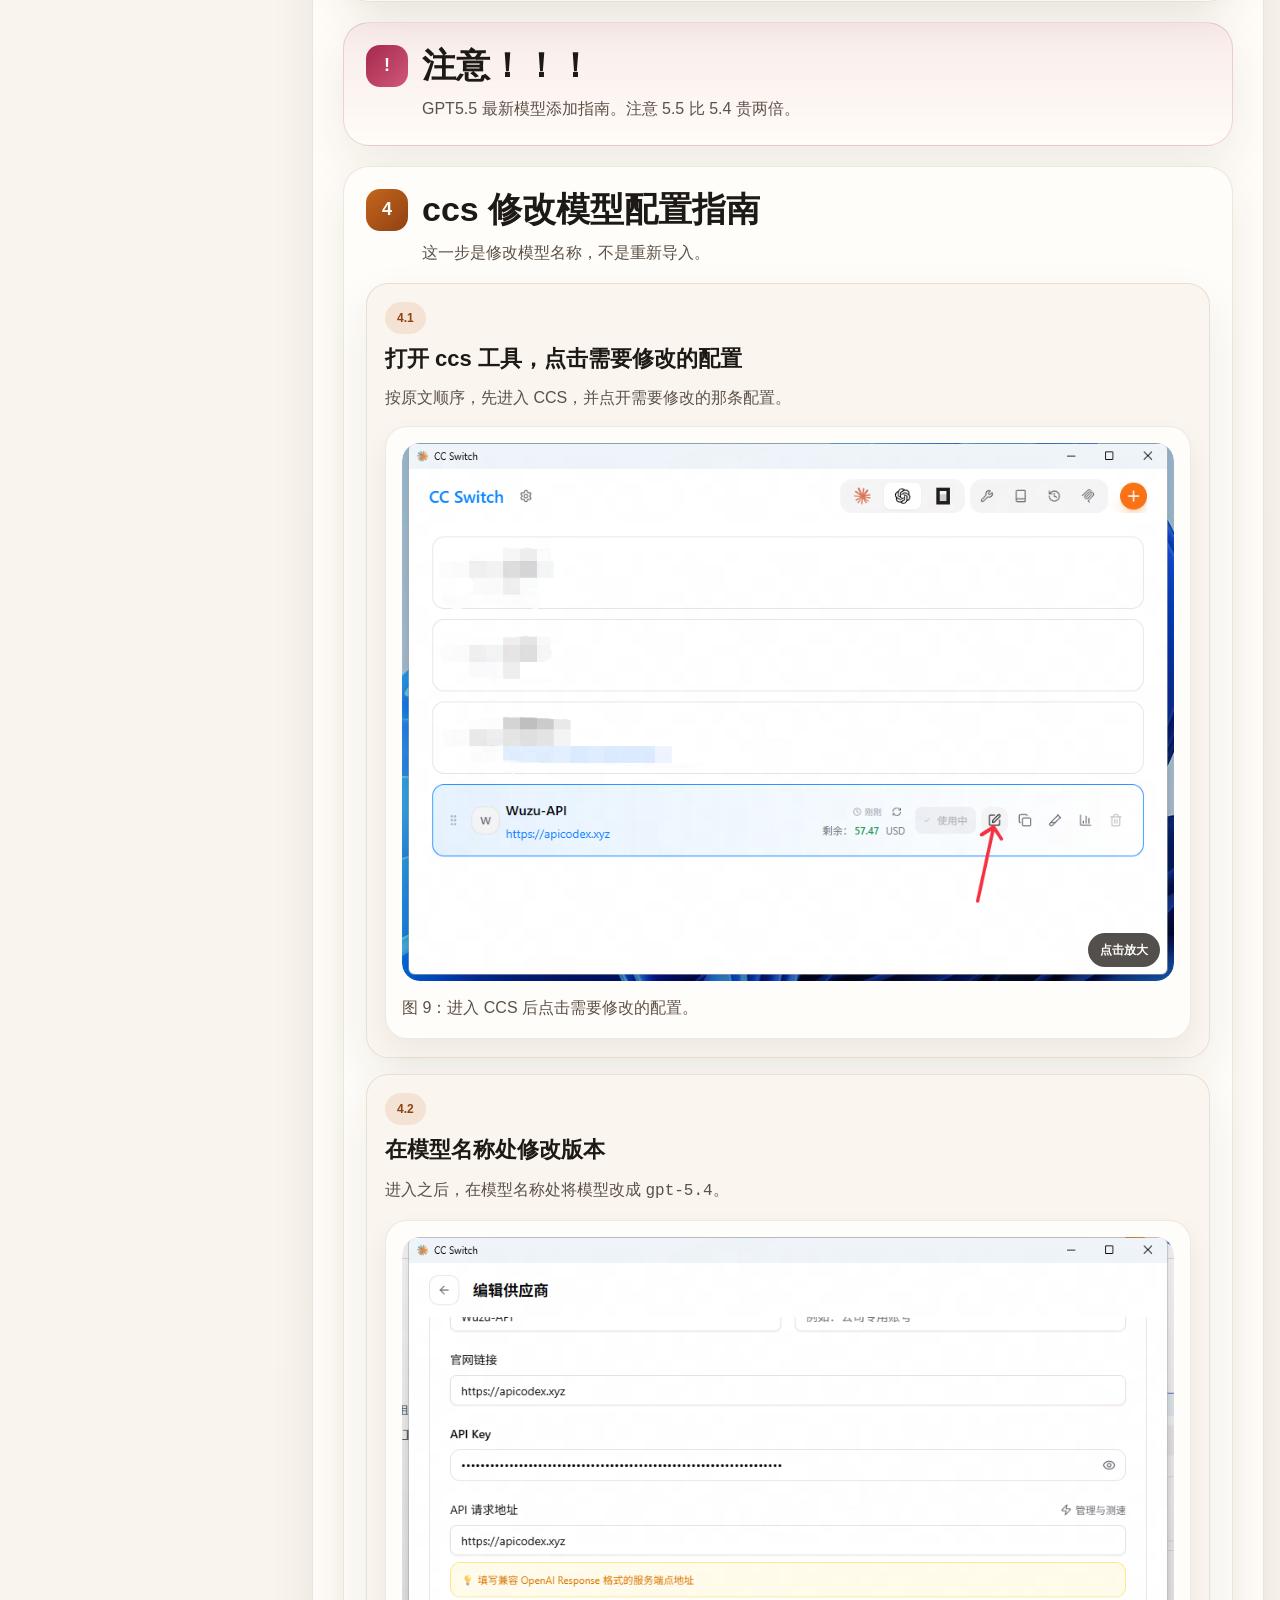
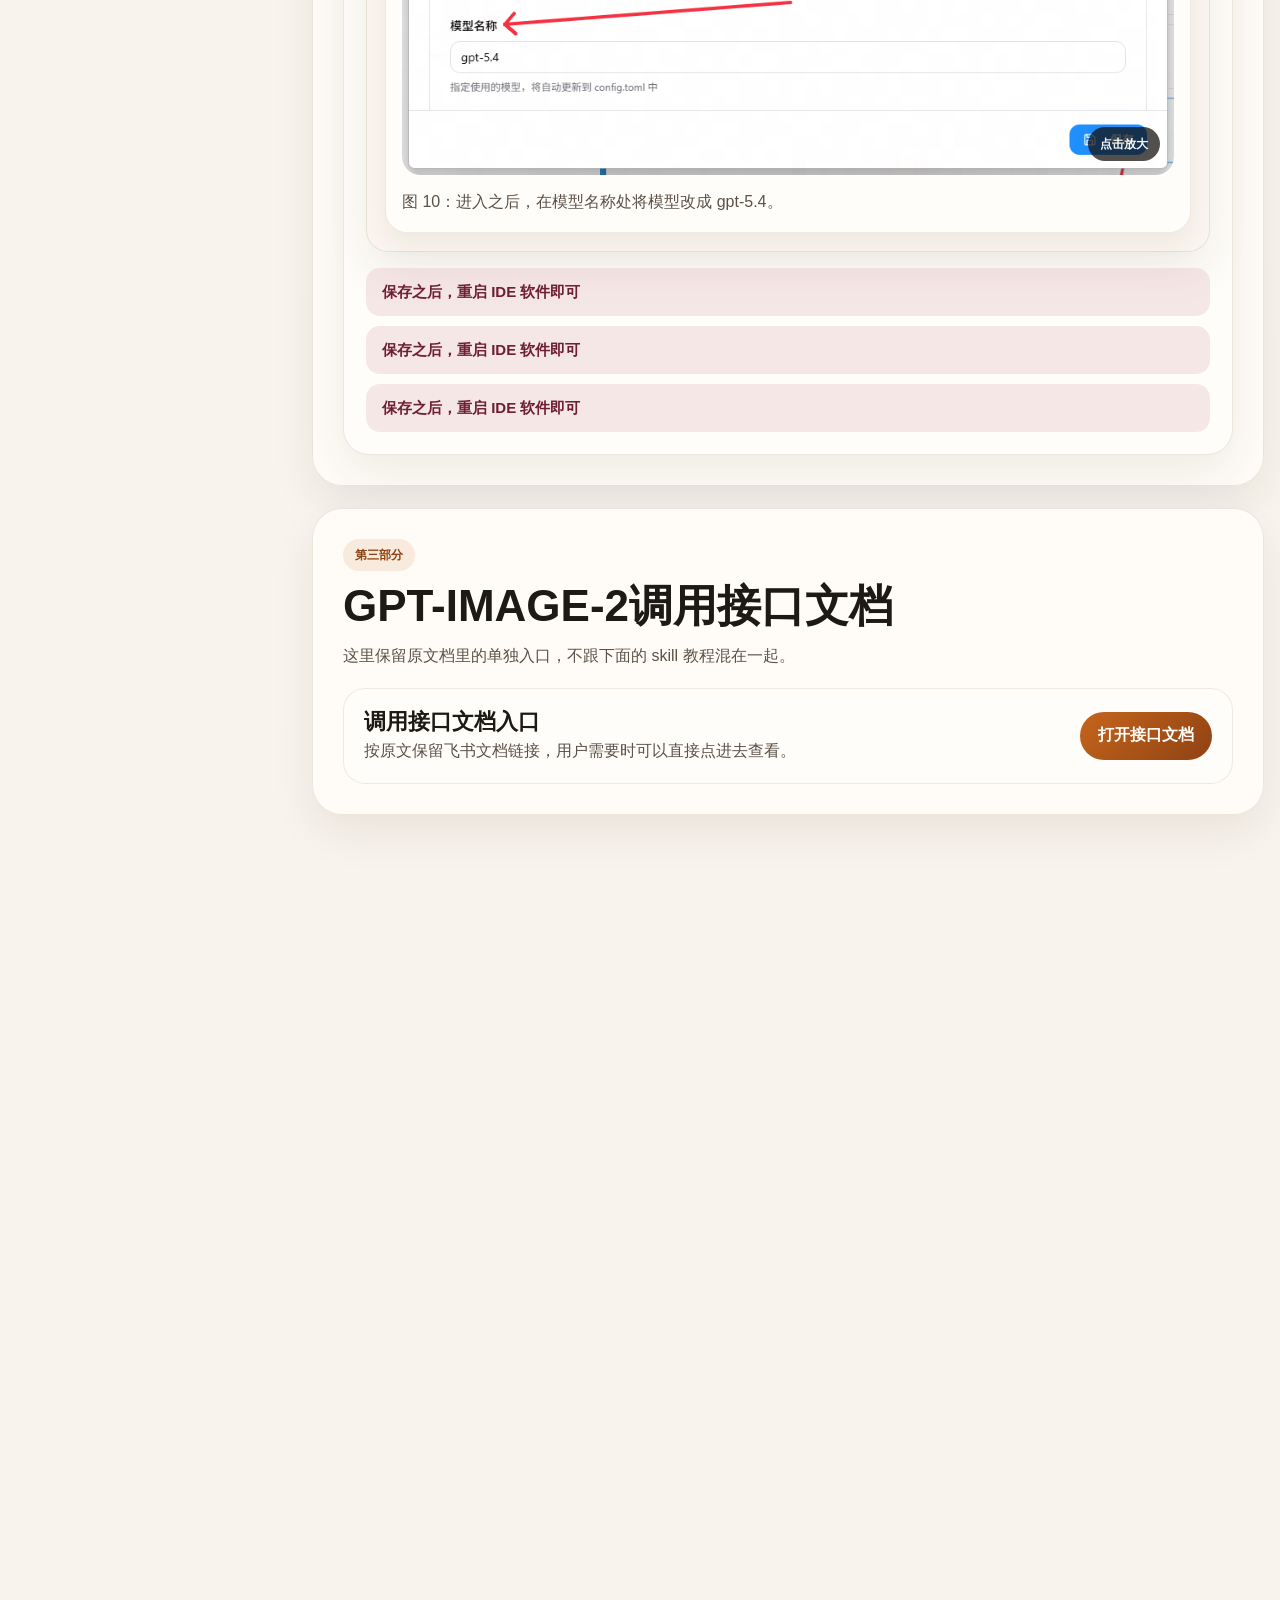
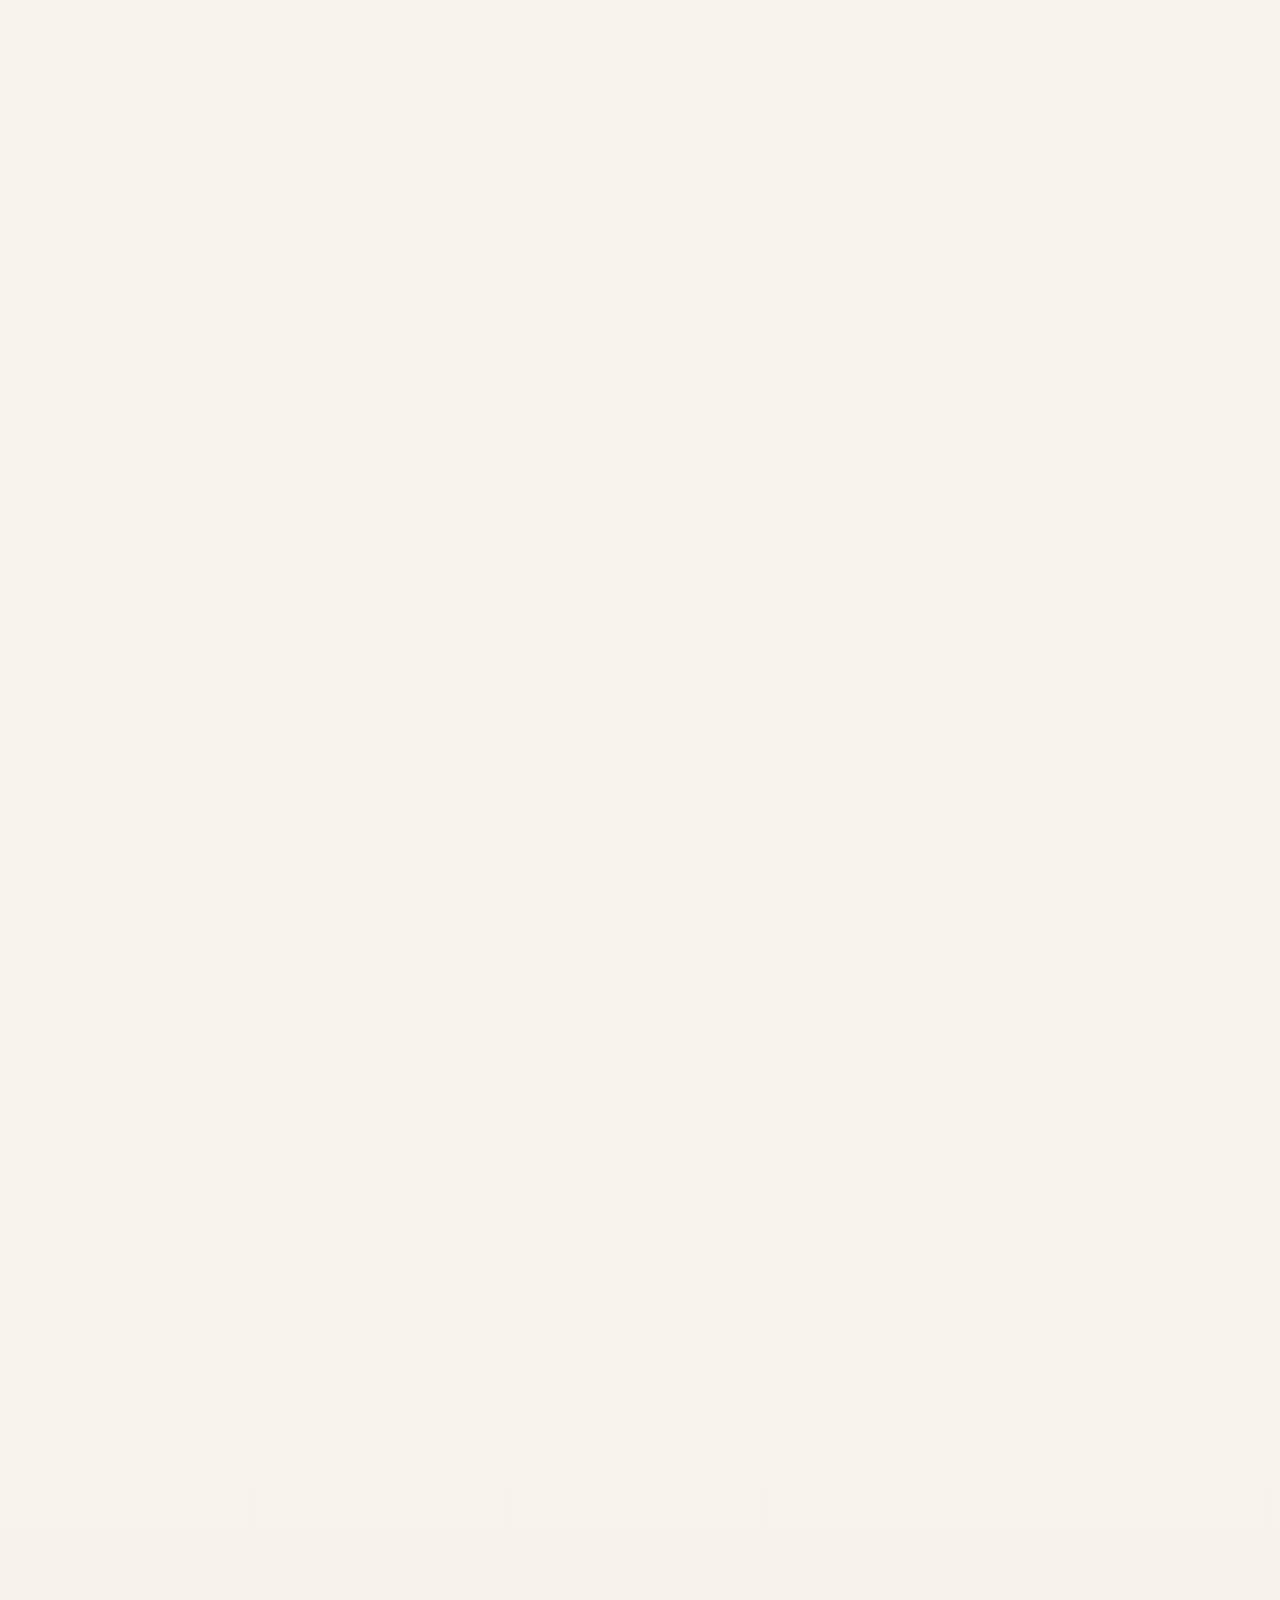
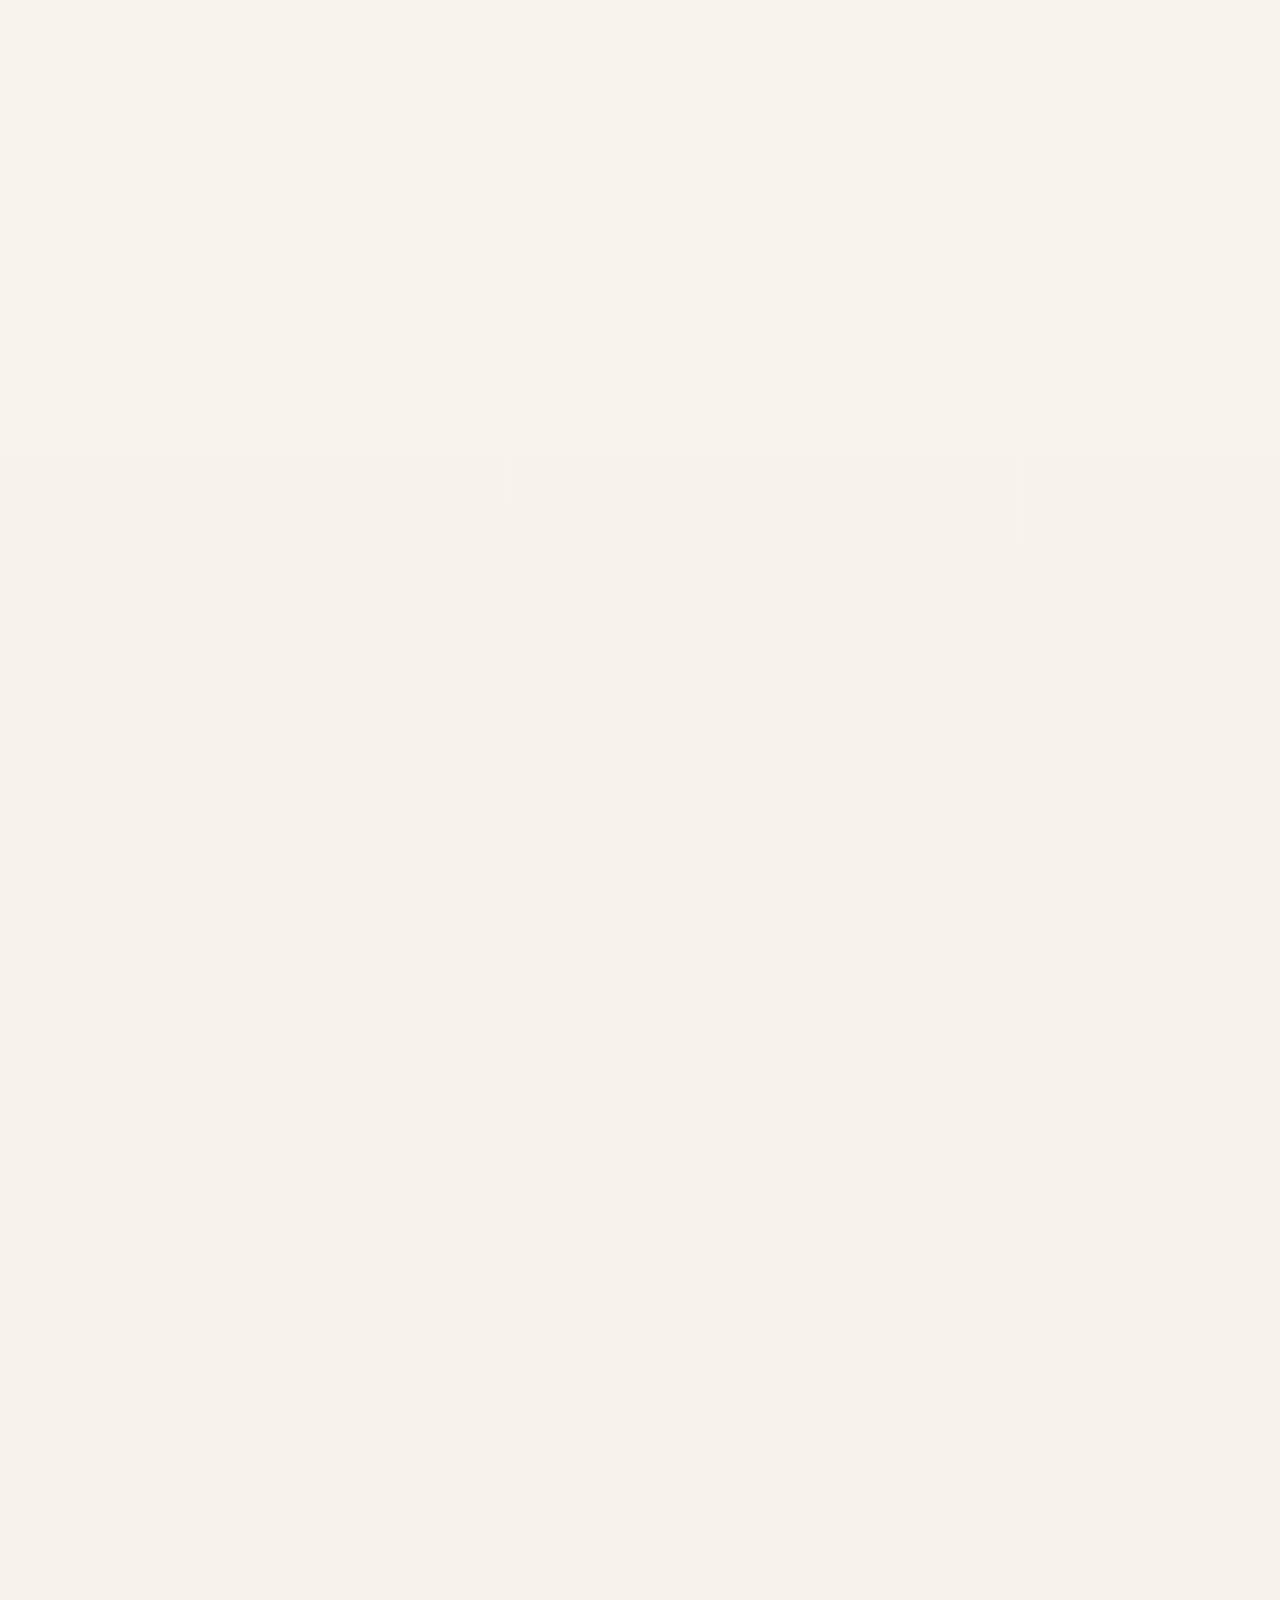
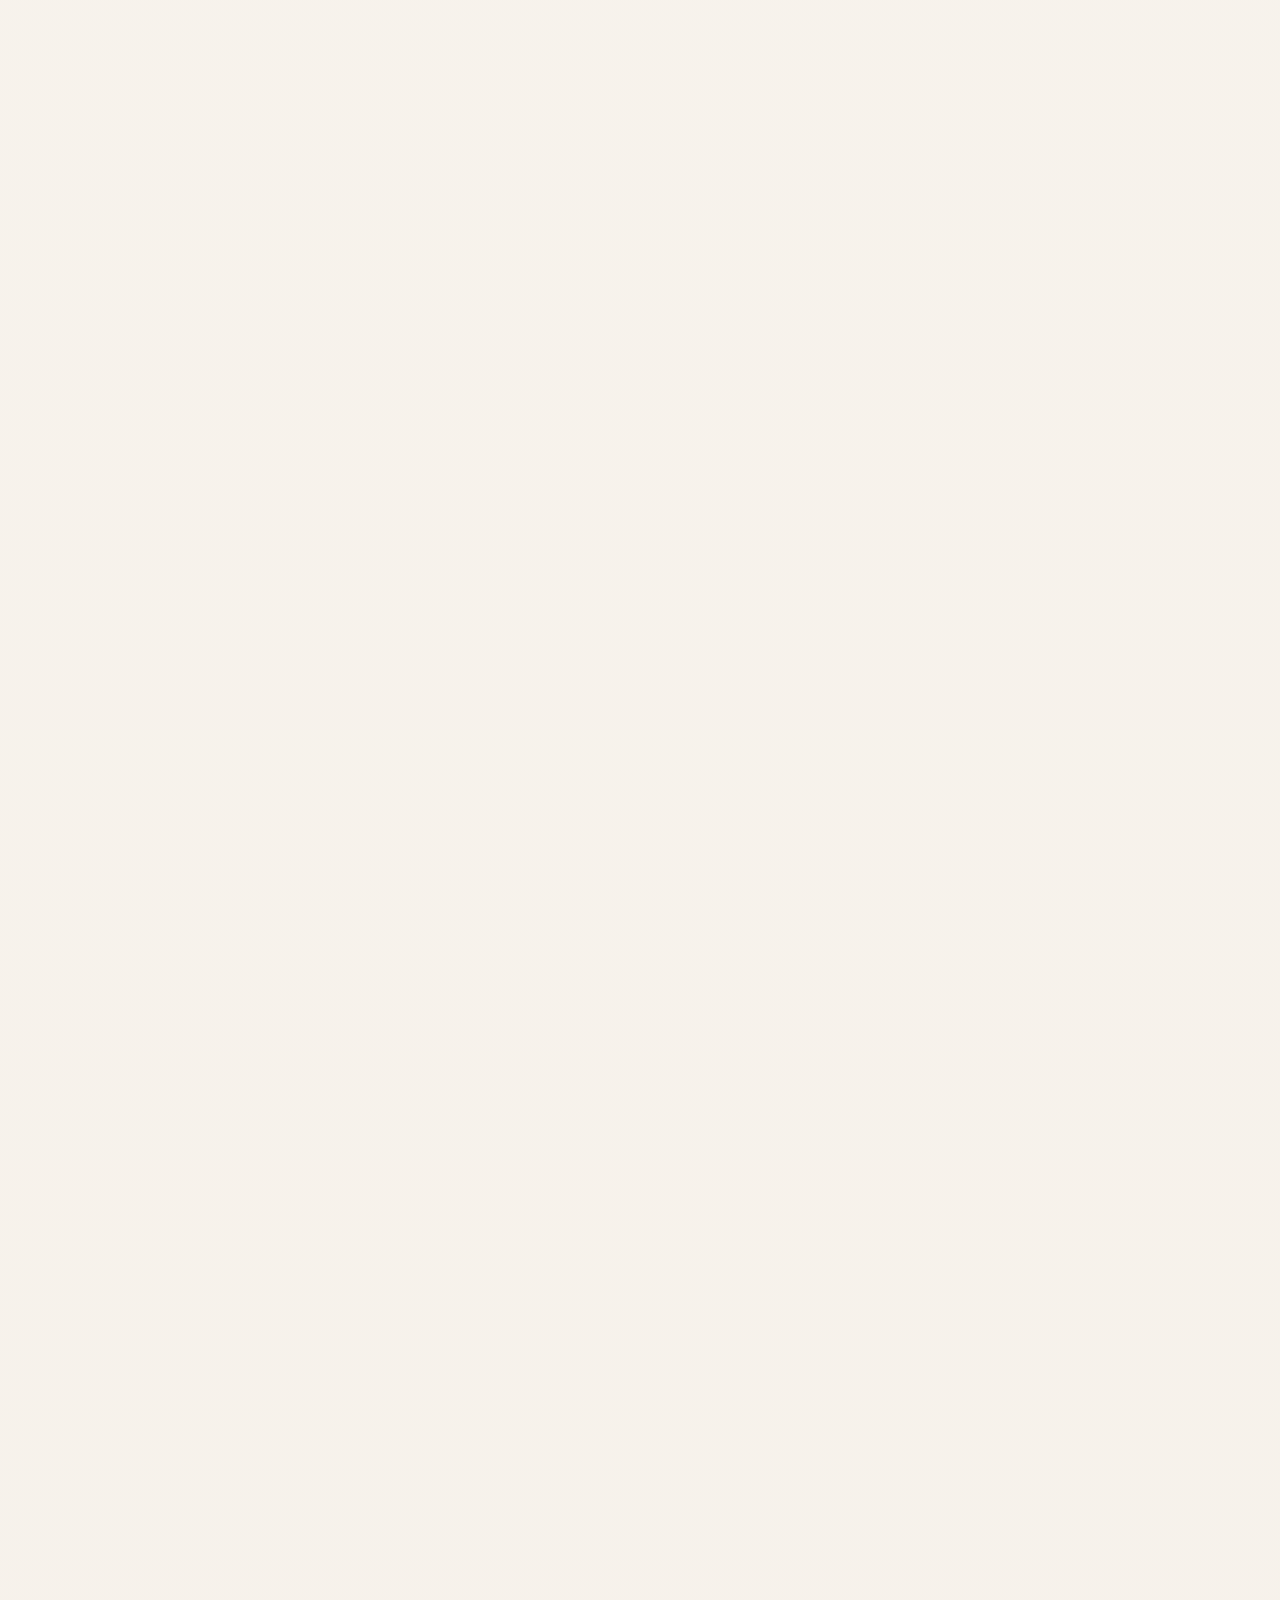
==== commit a0b514d6: "Refine domain wording and vertical layout" ====
--- a/guide.html
+++ b/guide.html
@@ -97,7 +97,7 @@
                 <em>需要开魔法</em>
               </div>
               <div class="mini-alert mini-alert-danger">
-                <strong>红色标识</strong>
+                <strong>生图注意</strong>
                 <p>国内加速调用生图会失败。</p>
               </div>
             </div>
@@ -164,9 +164,9 @@
                 <em>需要开魔法</em>
               </span>
             </div>
-            <p>国内用户优先使用国内加速域名，直连域名需要开魔法。</p>
-            <p>正常对话和 ccs 接入时，需要使用国内加速，在 ccs 的 API 请求地址里填写：<code>https://wuzuapi.xyz</code></p>
-            <p>请直接在 ccs，API 请求地址，修改成：<code>https://wuzuapi.xyz</code></p>
+            <p>正常对话和 CCS 接入请使用国内加速域名。</p>
+            <p>请直接在 CCS 的 API 请求地址里填写：<code>https://wuzuapi.xyz</code></p>
+            <p>只有生图需要使用直连域名：<code>https://wuzuapi.com</code>，并且需要开魔法。</p>
             <div class="action-tag">保存即可</div>
           </div>
 
@@ -408,8 +408,8 @@
           </div>
 
           <div class="callout-block callout-block-danger">
-            <p><strong>重点标识：</strong>如果需要生图，必须使用直连域名：<code>https://wuzuapi.com</code>（需要开魔法）</p>
-            <p><strong>红色标识：</strong>国内加速调用生图会失败。</p>
+            <p><strong>生图必须使用直连域名：</strong><code>https://wuzuapi.com</code>（需要开魔法）</p>
+            <p><strong>注意：</strong>国内加速域名调用生图会失败。</p>
           </div>
 
           <article class="step-card reveal-on-scroll">
--- a/assets/guide.css
+++ b/assets/guide.css
@@ -448,8 +448,8 @@
 }
 
 .domain-pills {
-  display: flex;
-  flex-wrap: wrap;
+  display: grid;
+  grid-template-columns: 1fr;
   gap: 10px;
 }
 
@@ -470,7 +470,7 @@
   font-size: 14px;
   font-weight: 800;
   line-height: 1.6;
-  flex: 1 1 260px;
+  width: 100%;
 }
 
 .domain-pill code {
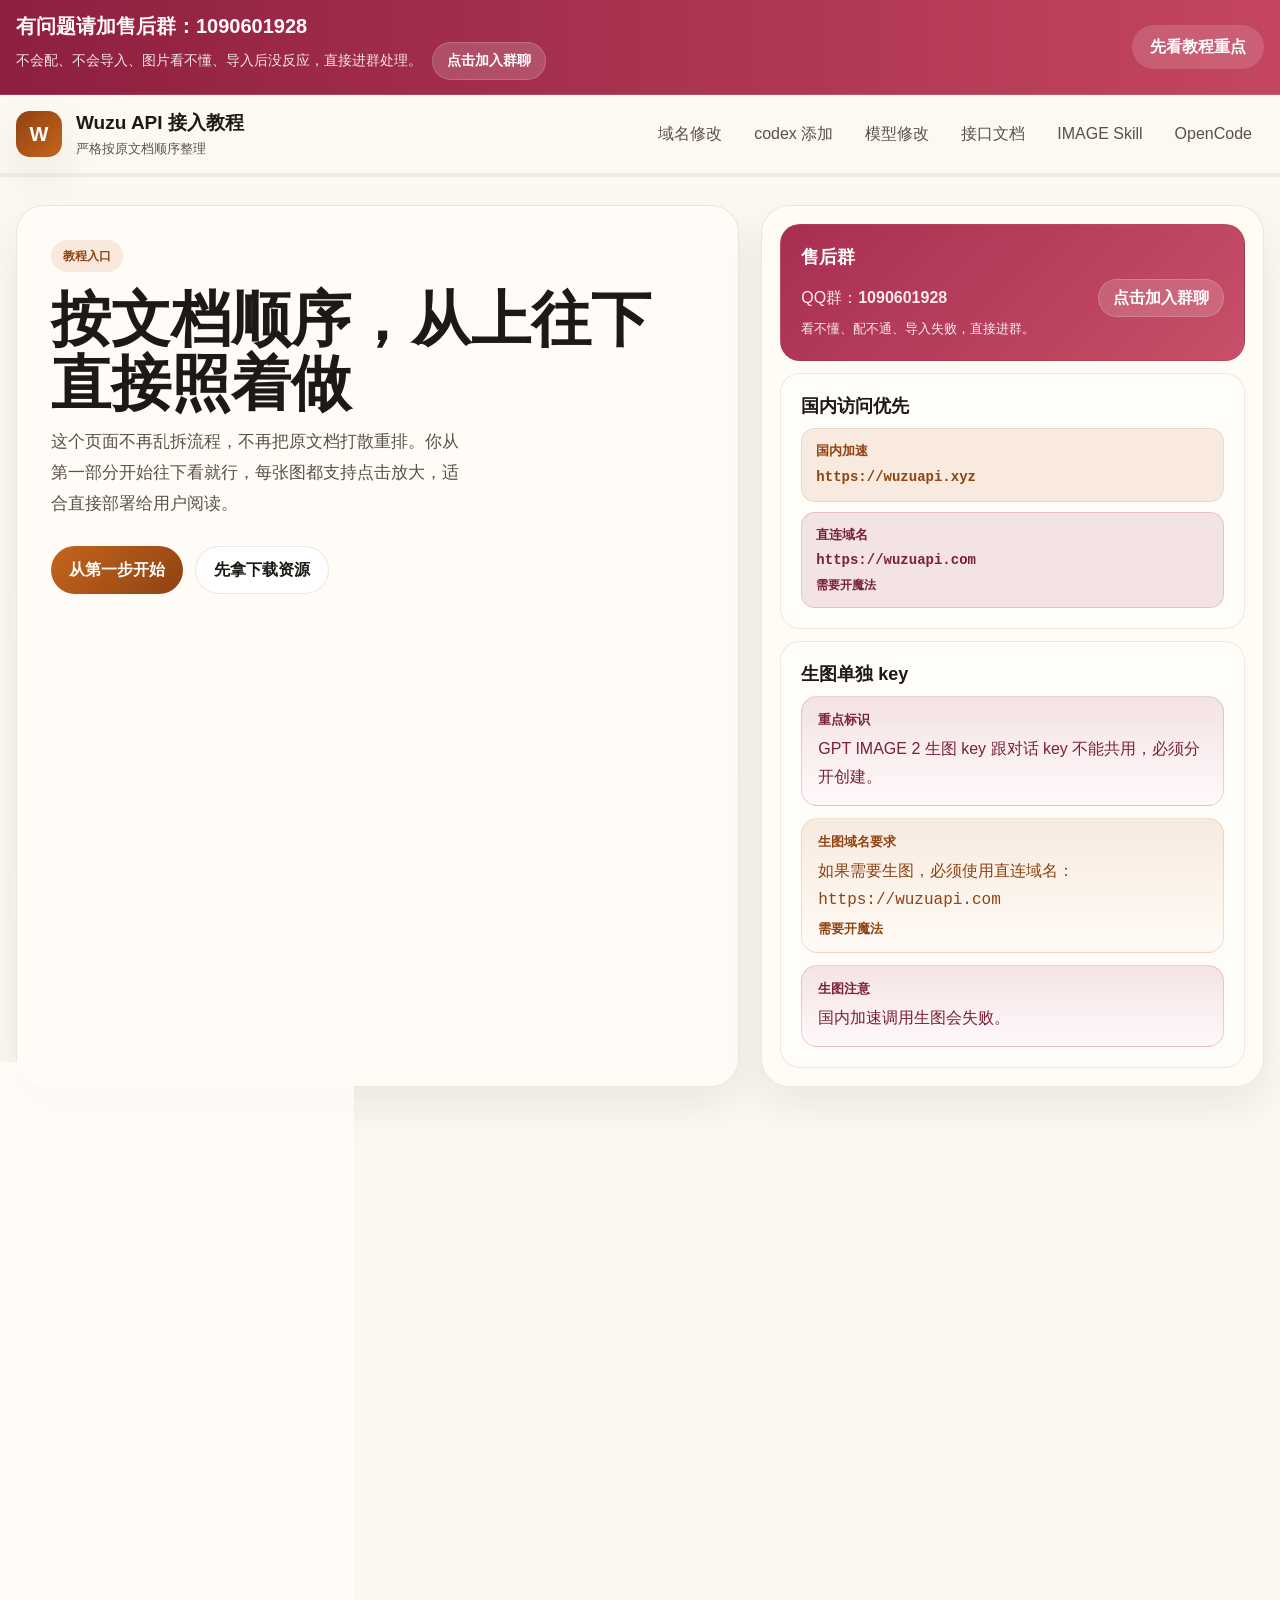
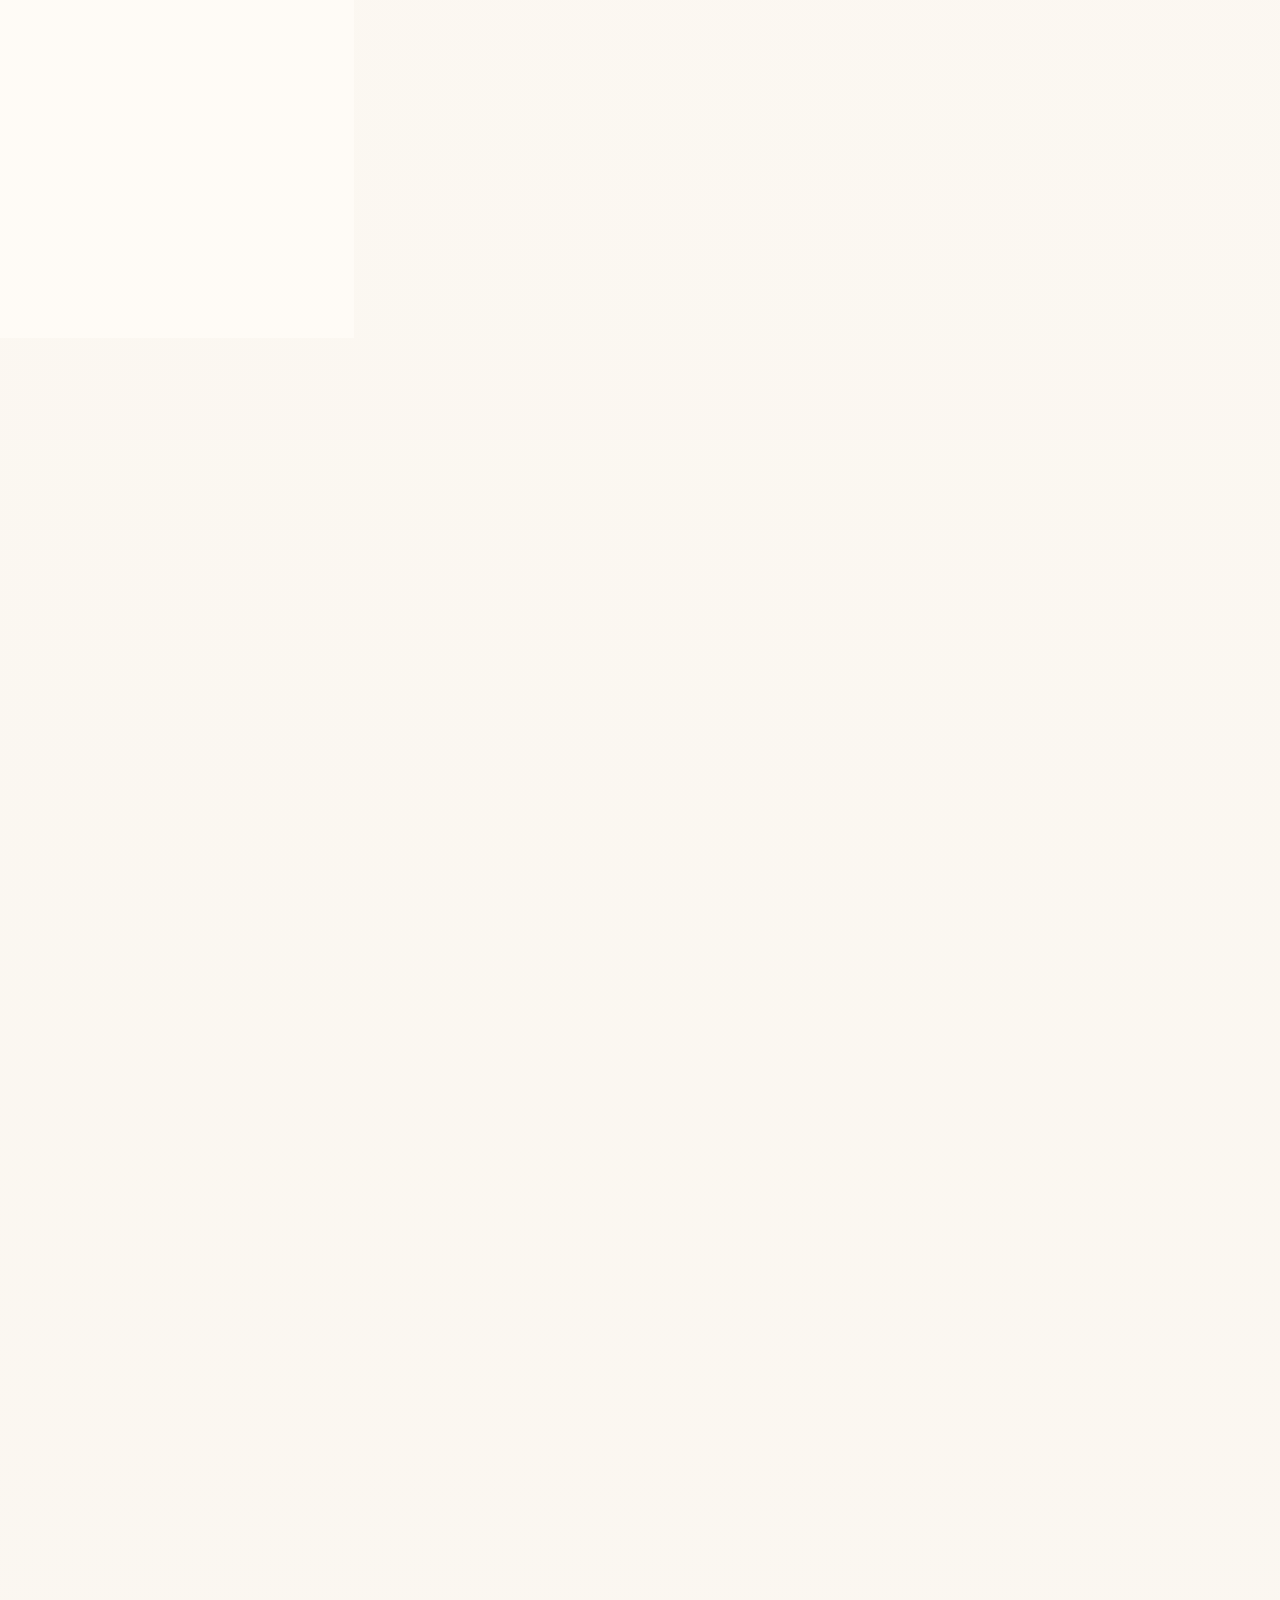
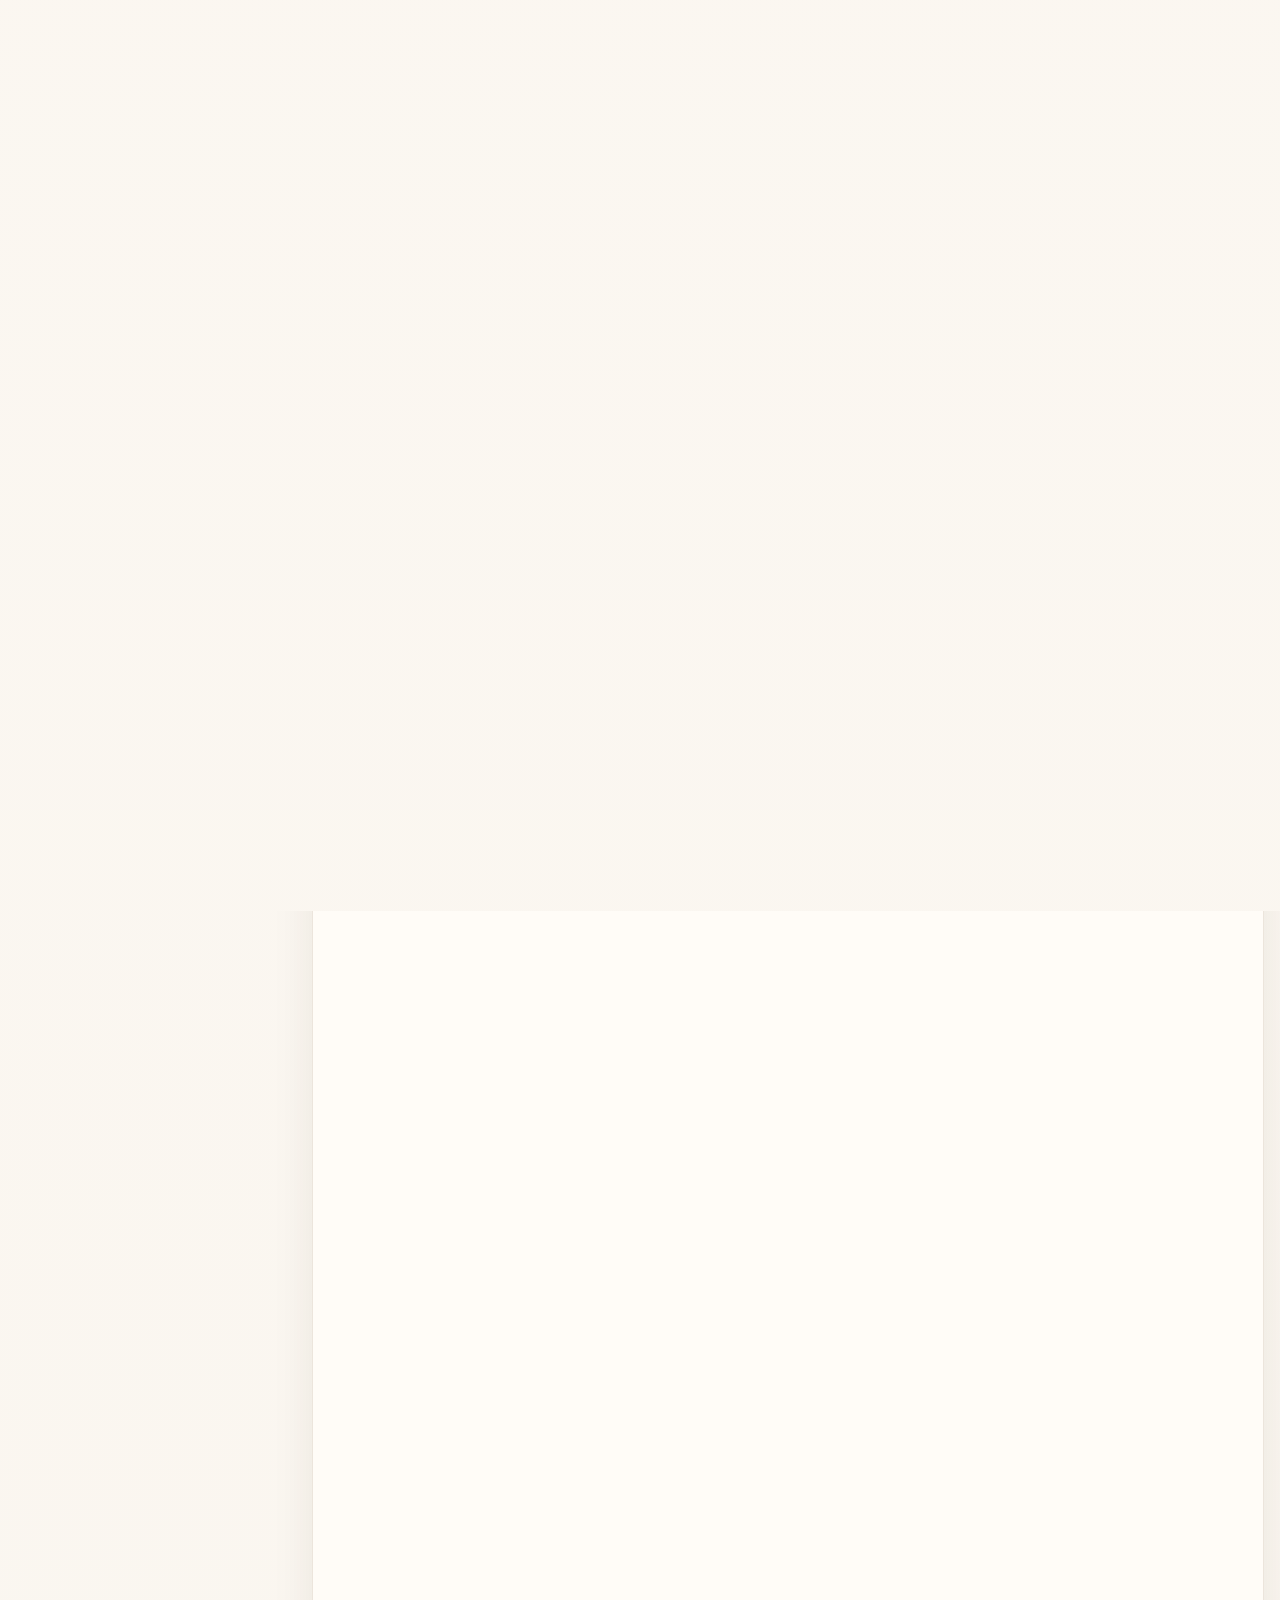
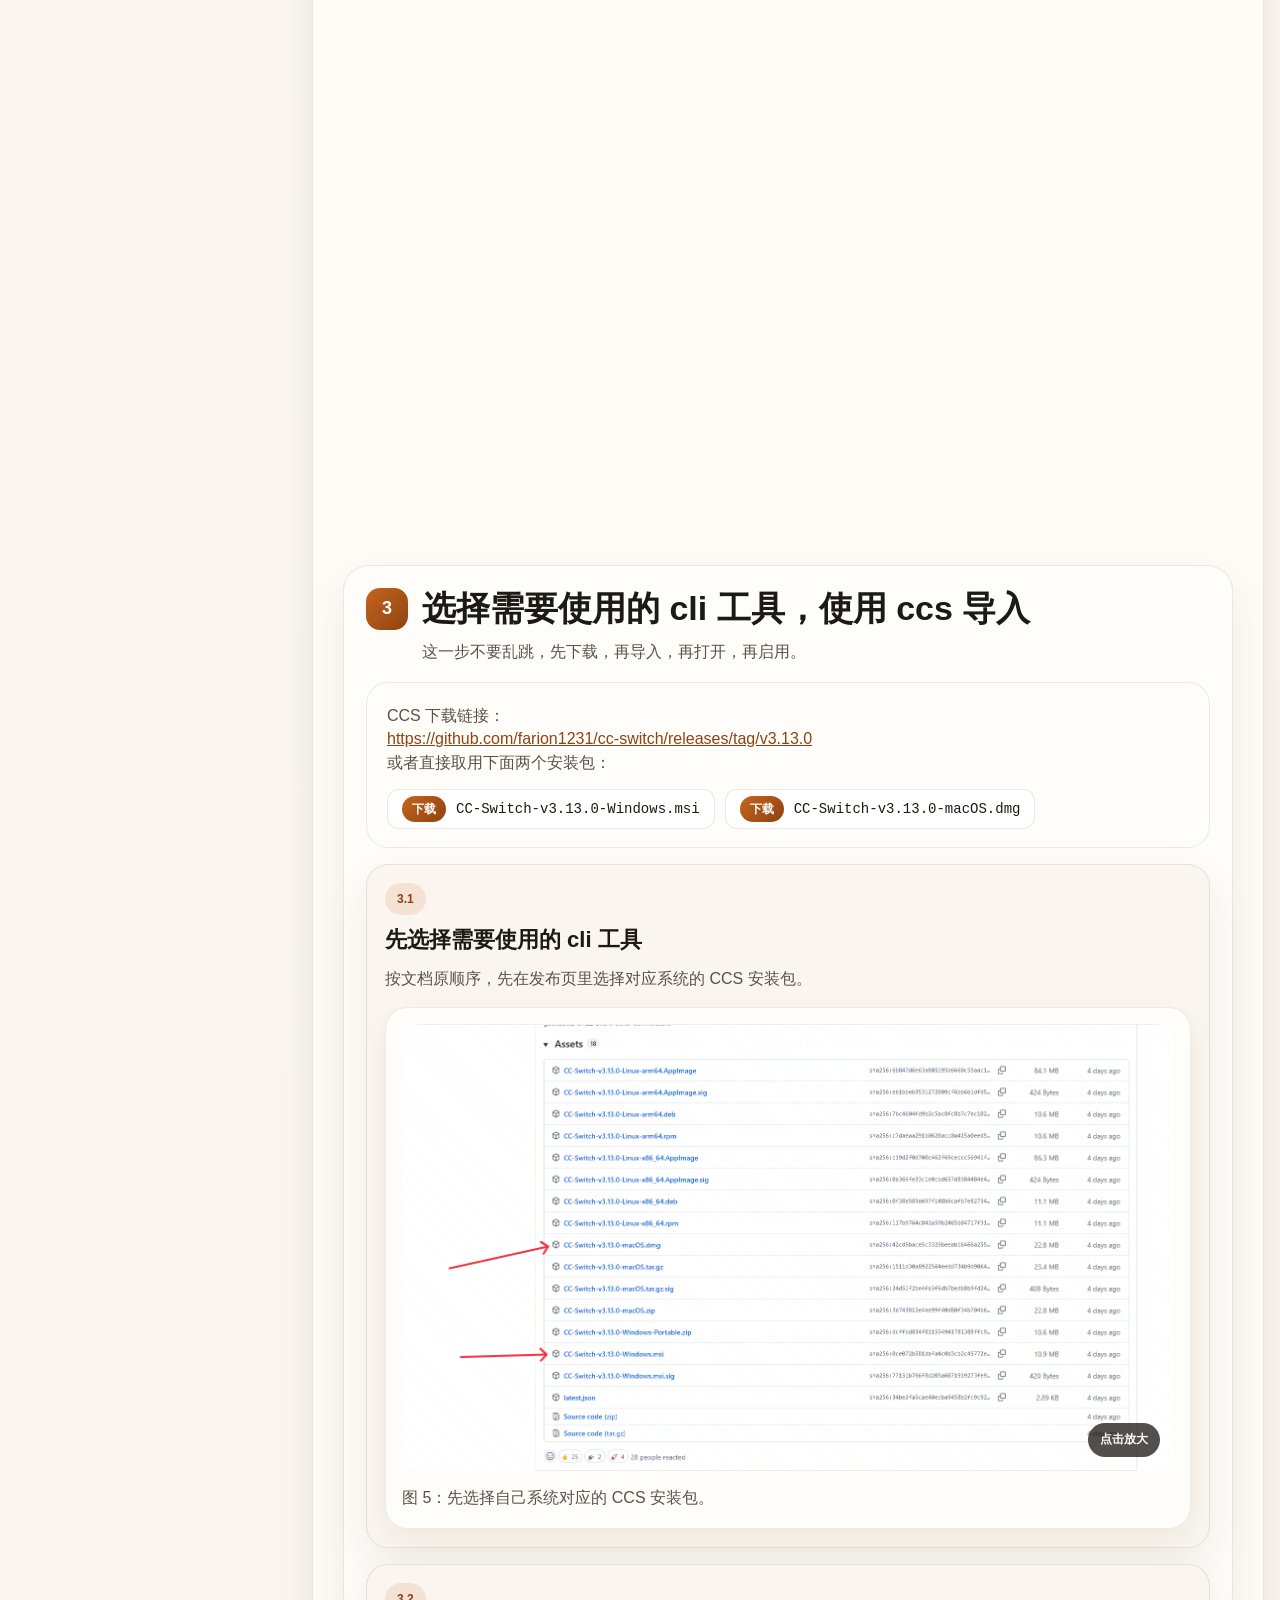
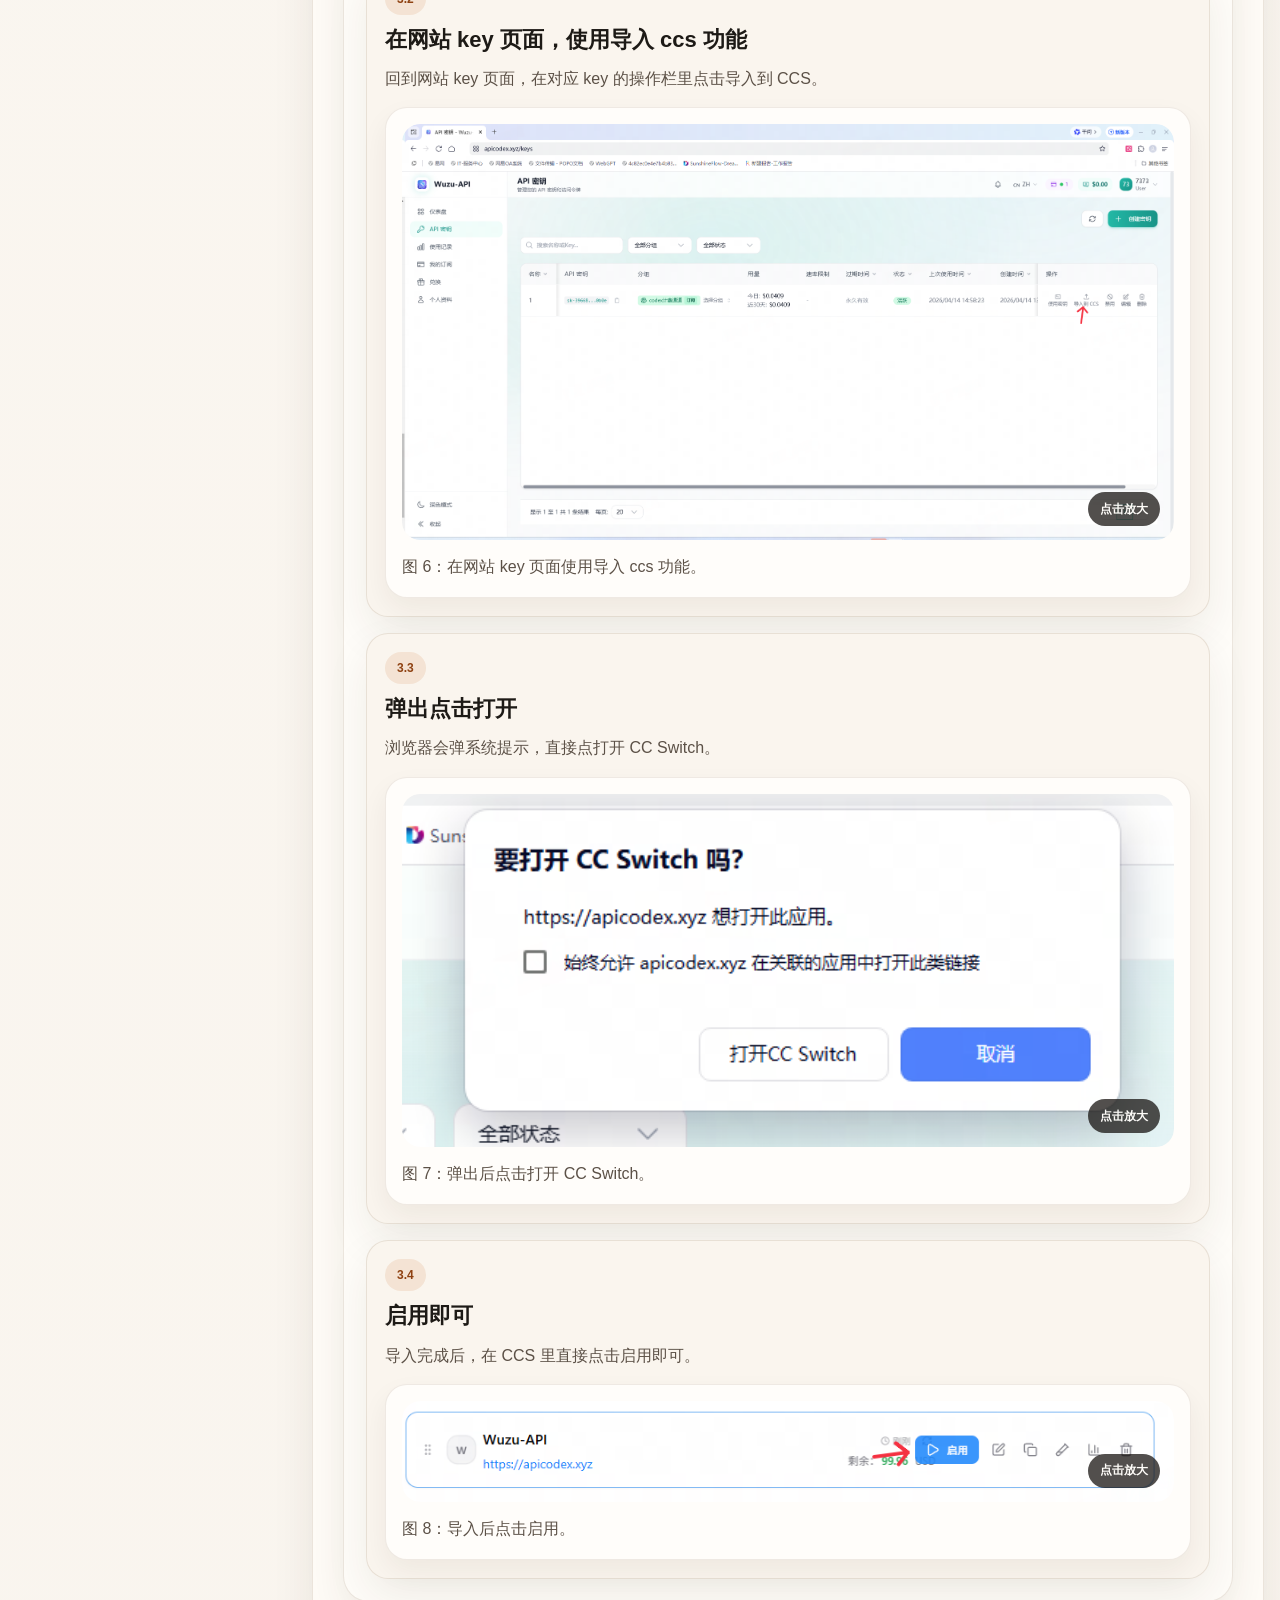
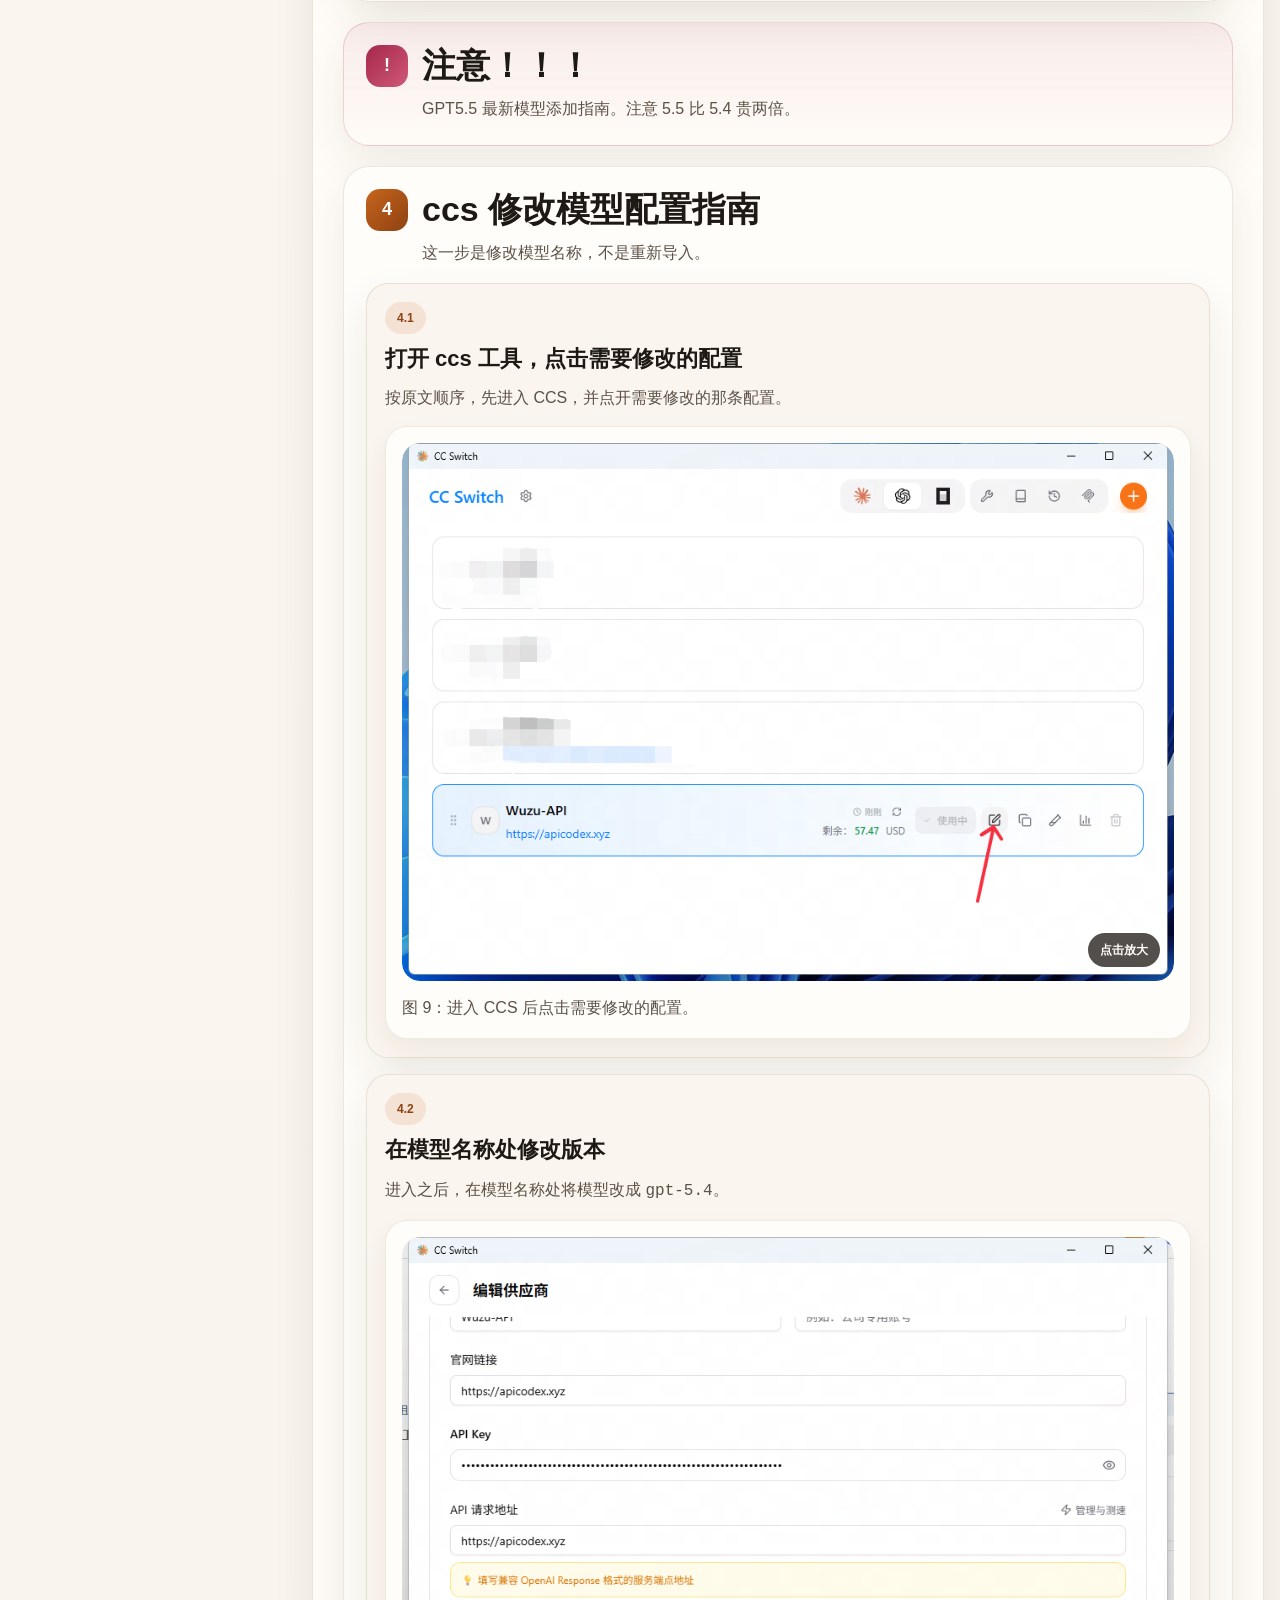
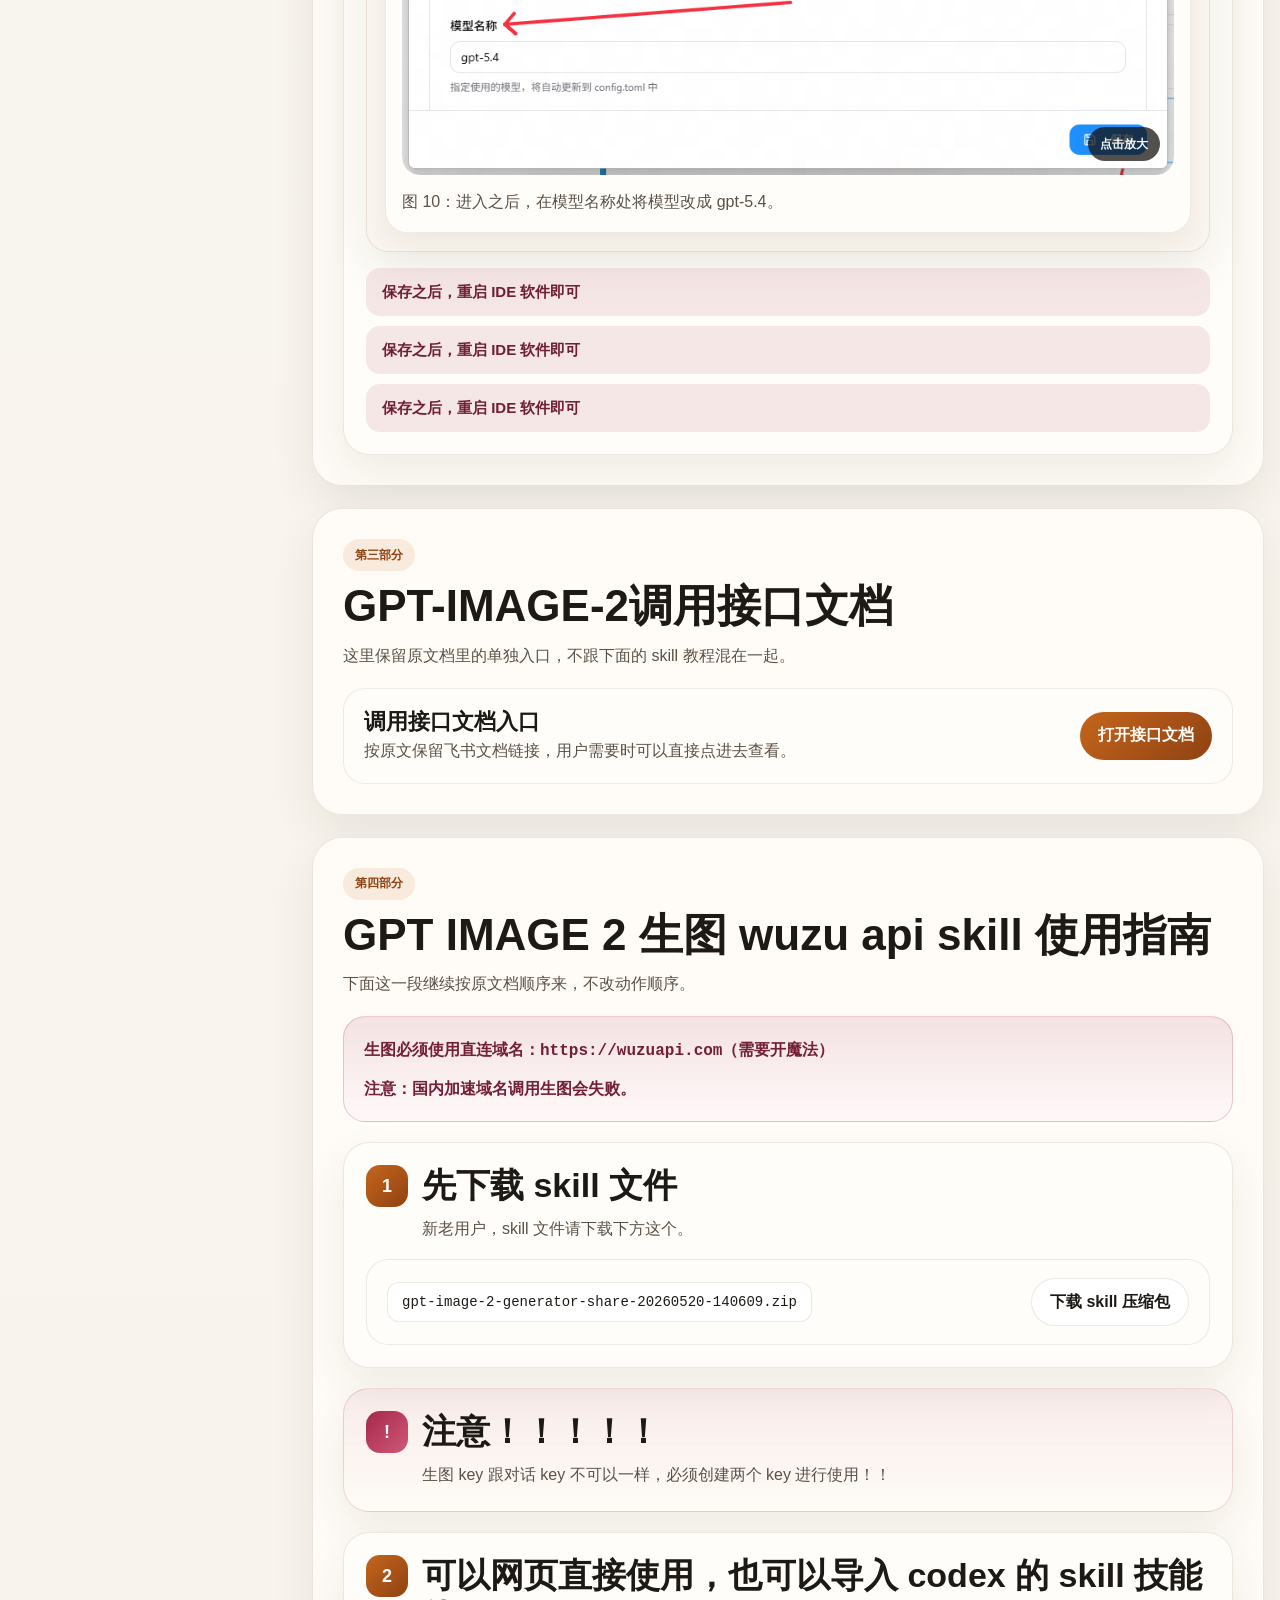
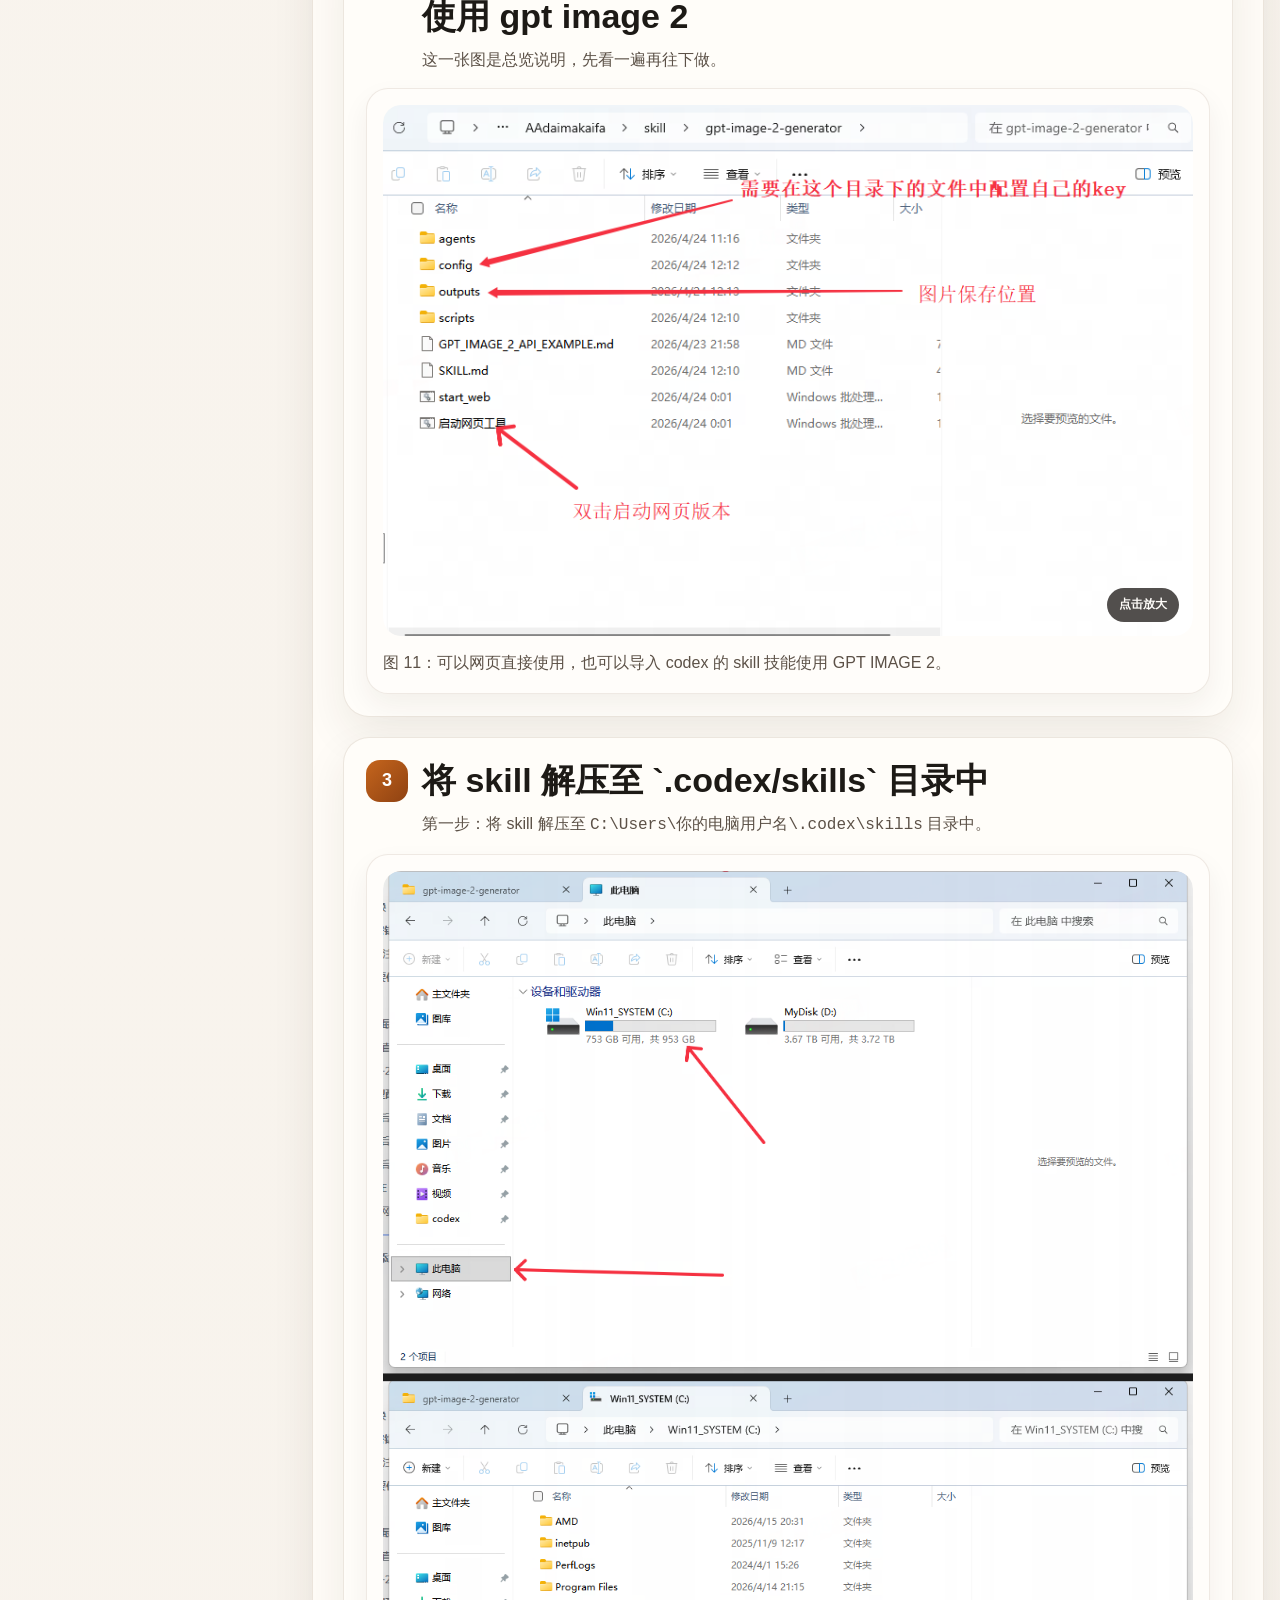
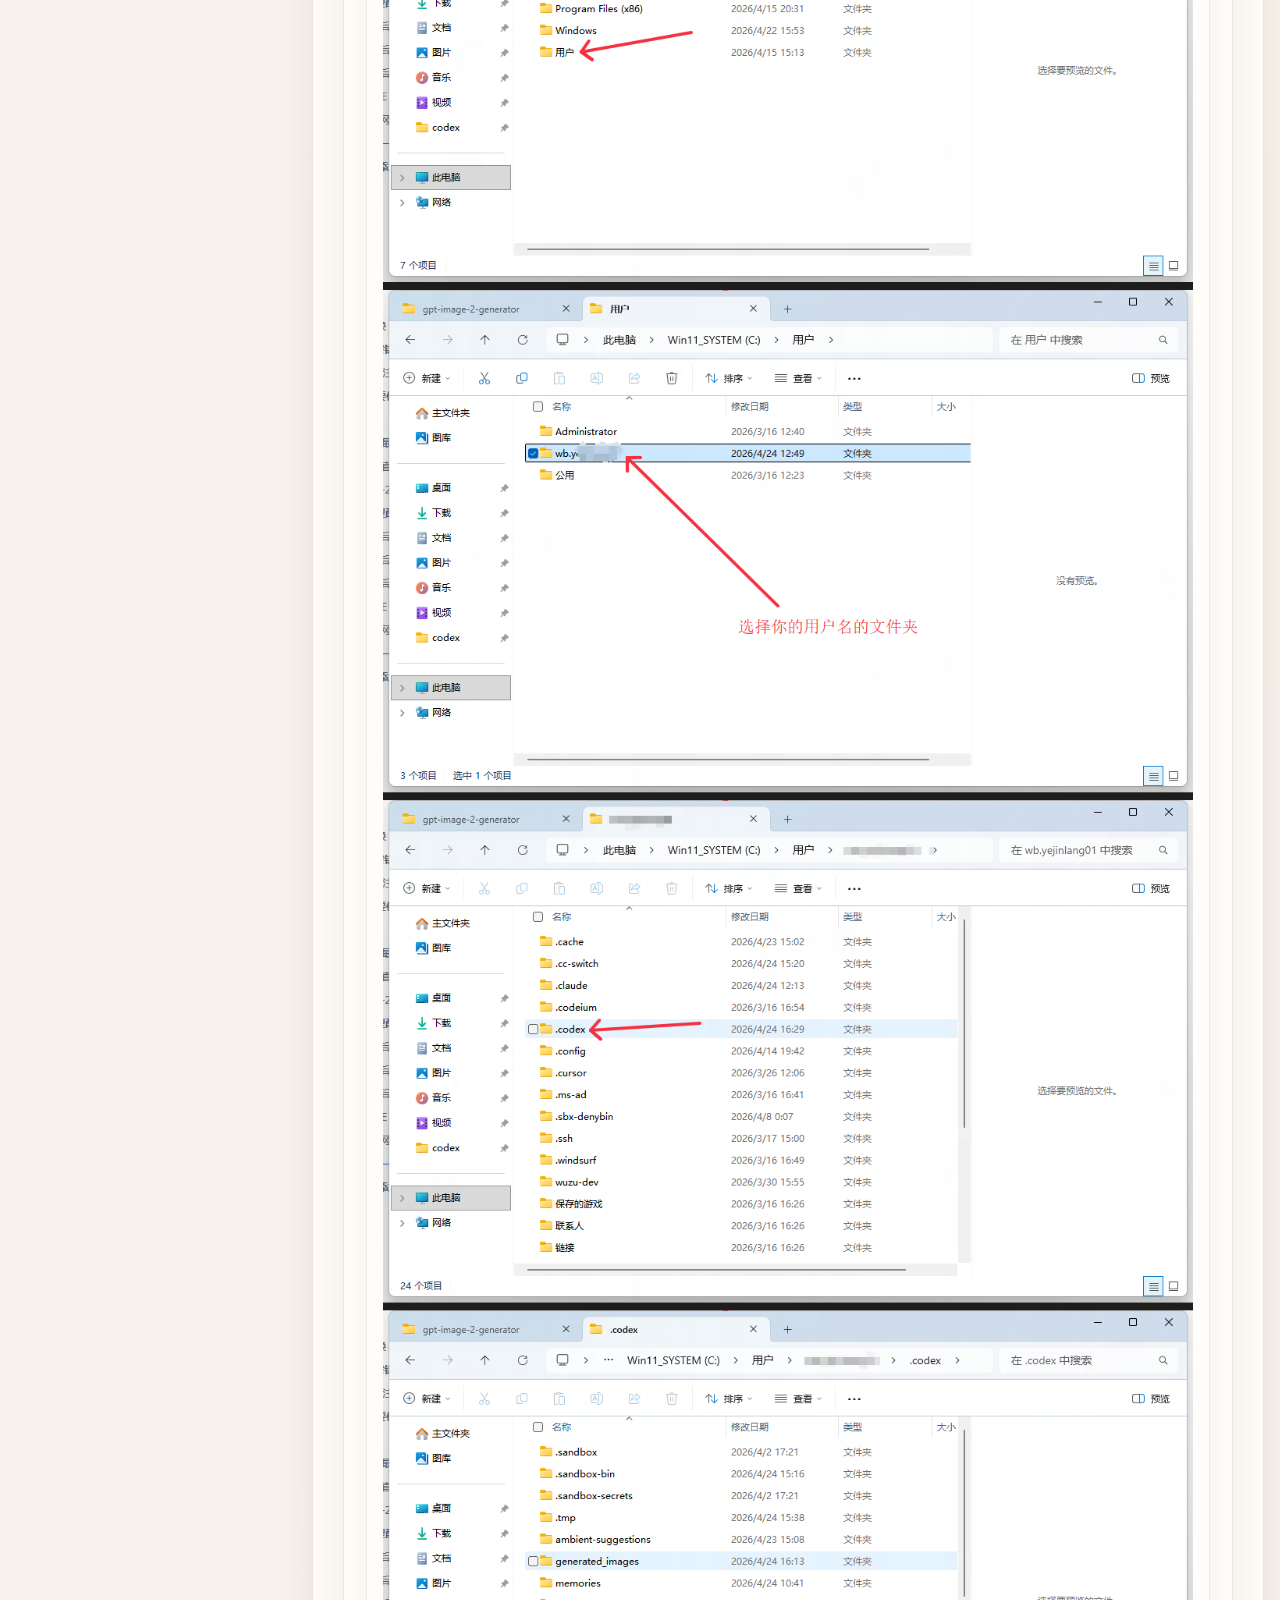
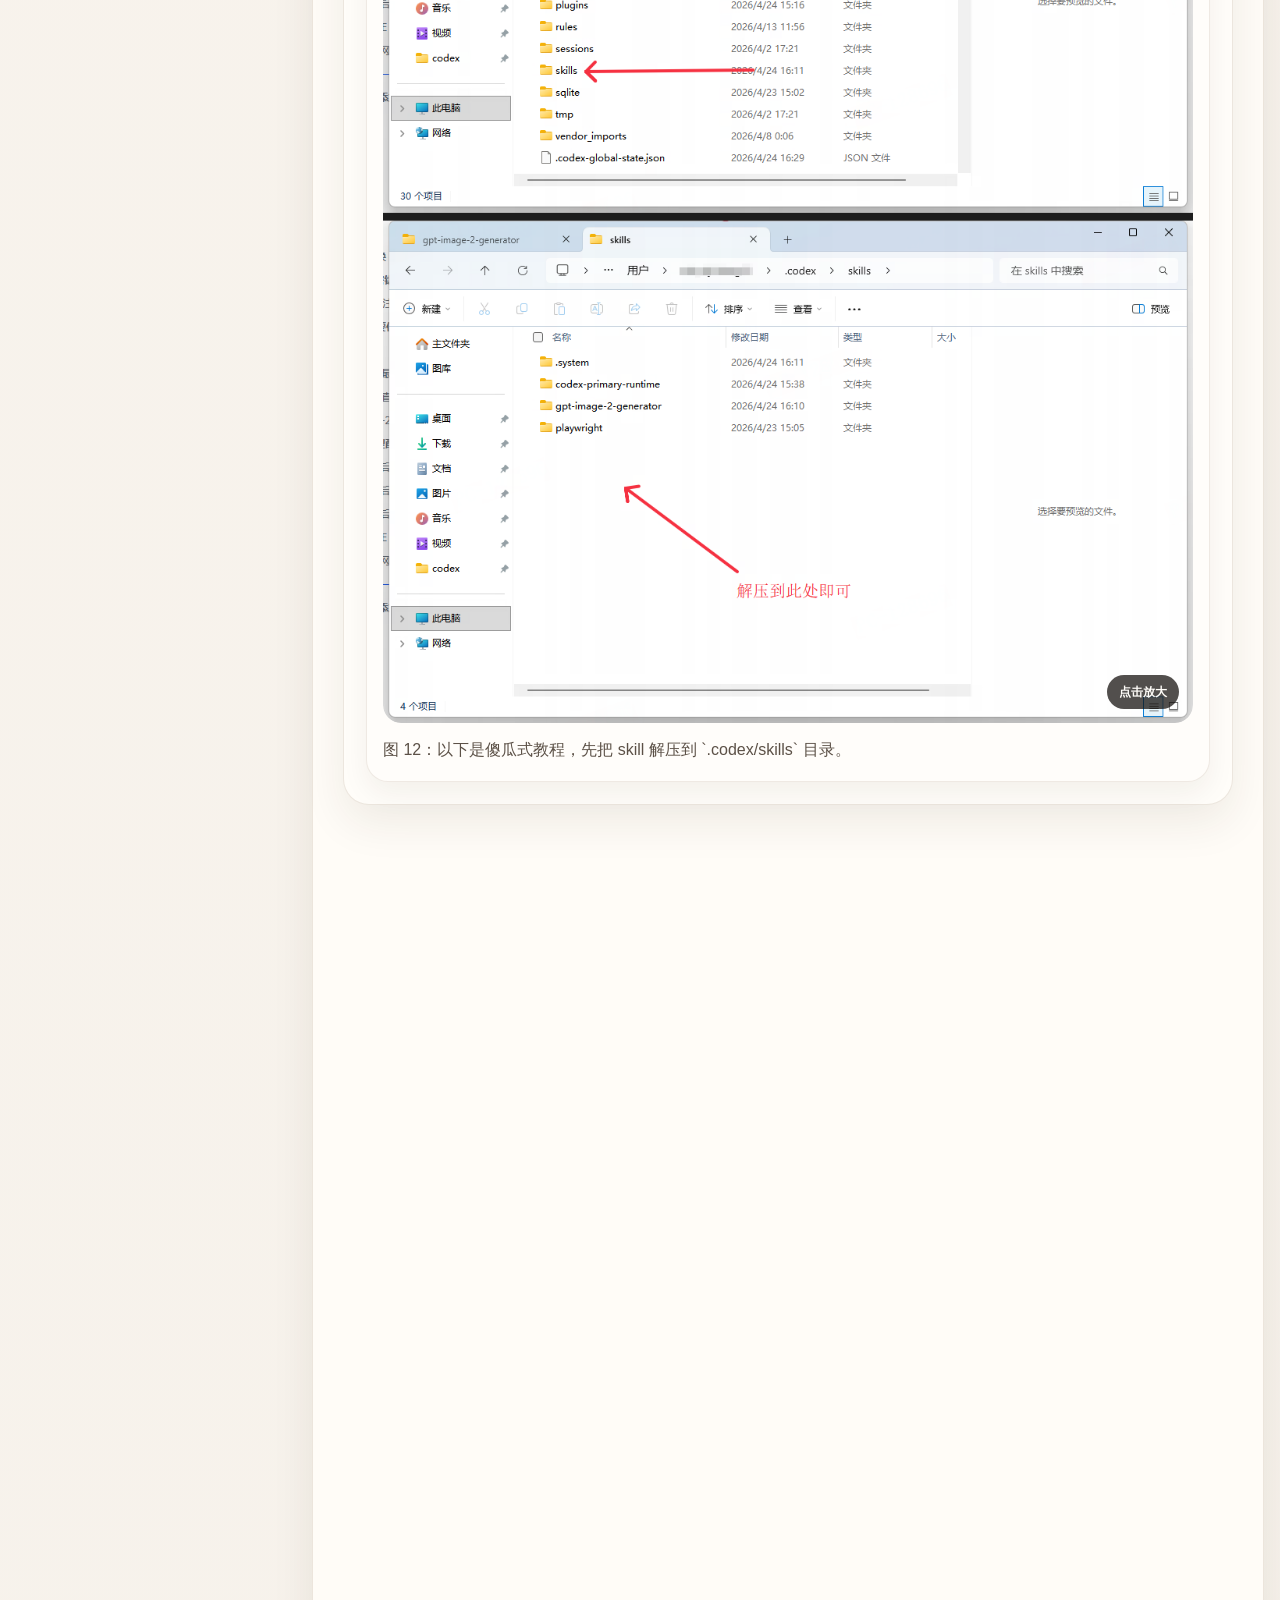
==== commit 674a2a29: "Refine domestic acceleration sentence" ====
--- a/guide.html
+++ b/guide.html
@@ -164,7 +164,7 @@
                 <em>需要开魔法</em>
               </span>
             </div>
-            <p>正常对话和 CCS 接入请使用国内加速域名。</p>
+            <p>正常对话和 CCS 接入是需要使用国内加速域名的。</p>
             <p>请直接在 CCS 的 API 请求地址里填写：<code>https://wuzuapi.xyz</code></p>
             <p>只有生图需要使用直连域名：<code>https://wuzuapi.com</code>，并且需要开魔法。</p>
             <div class="action-tag">保存即可</div>
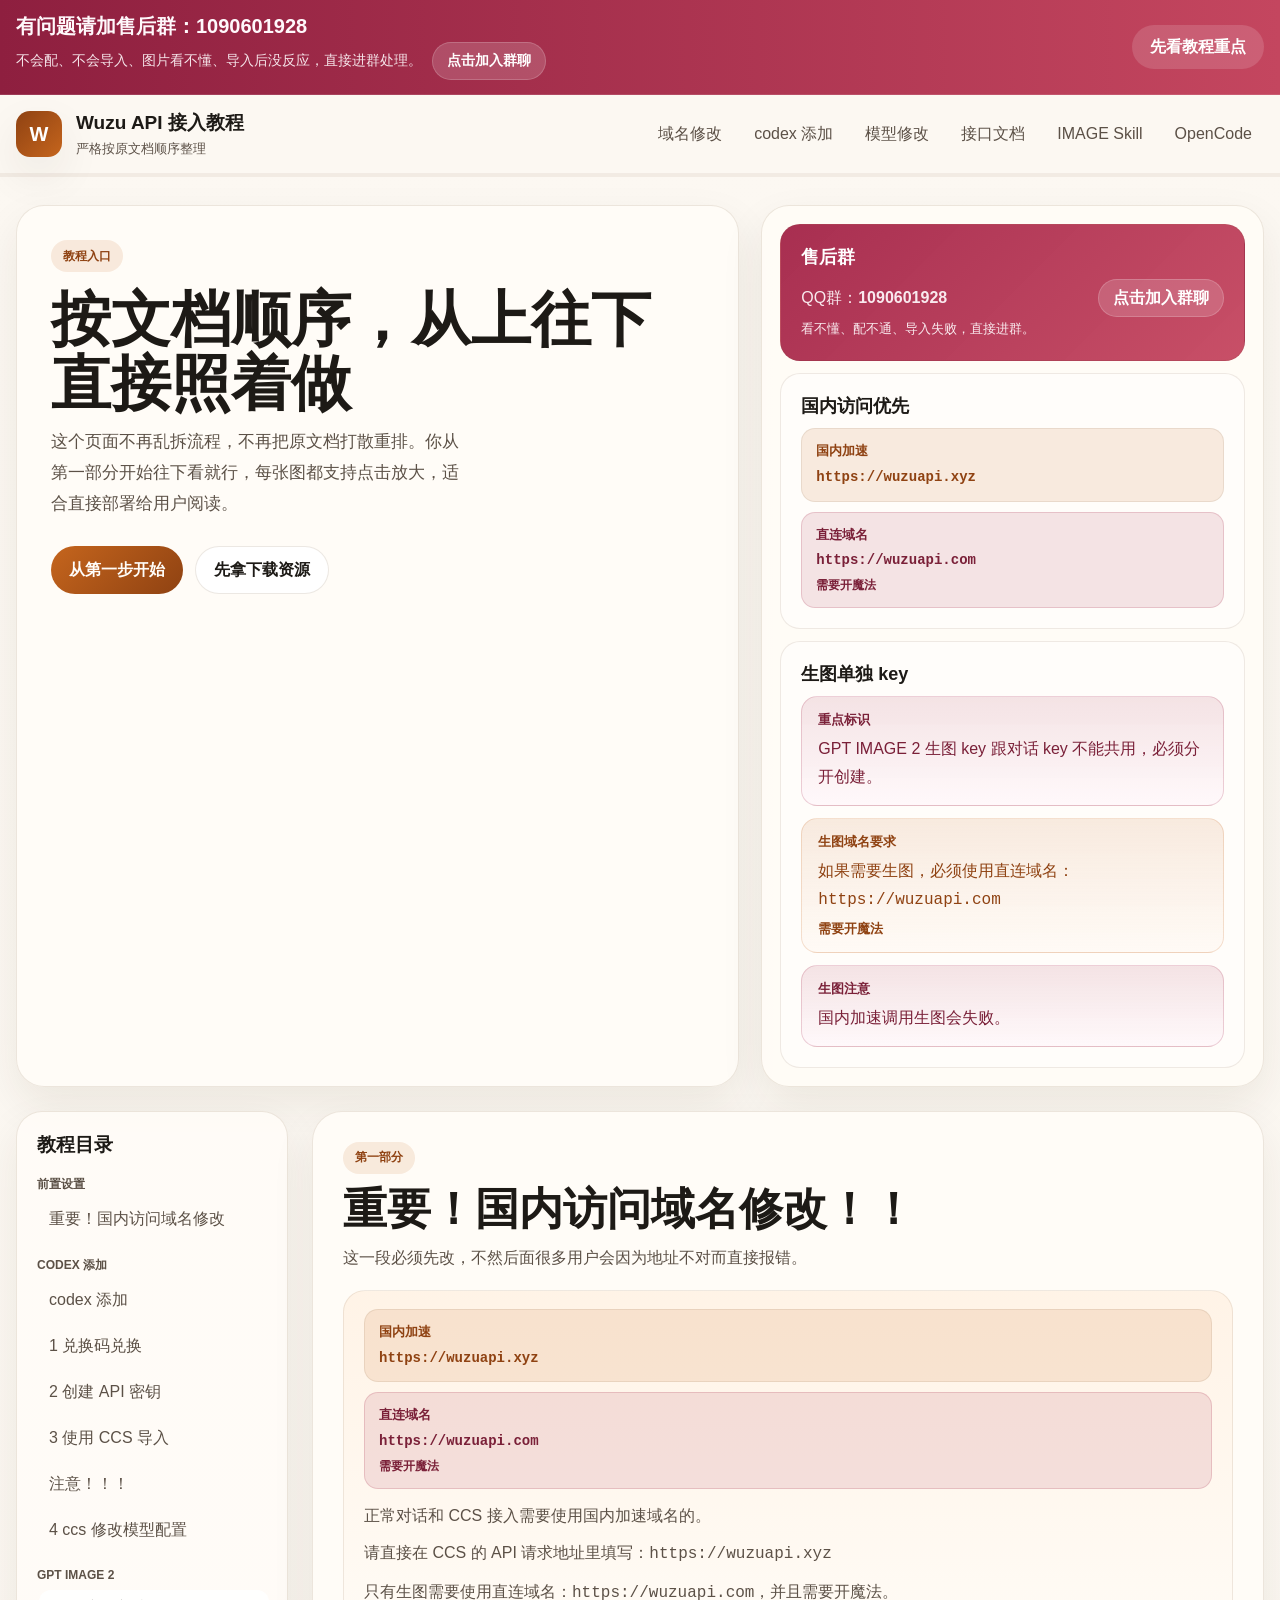
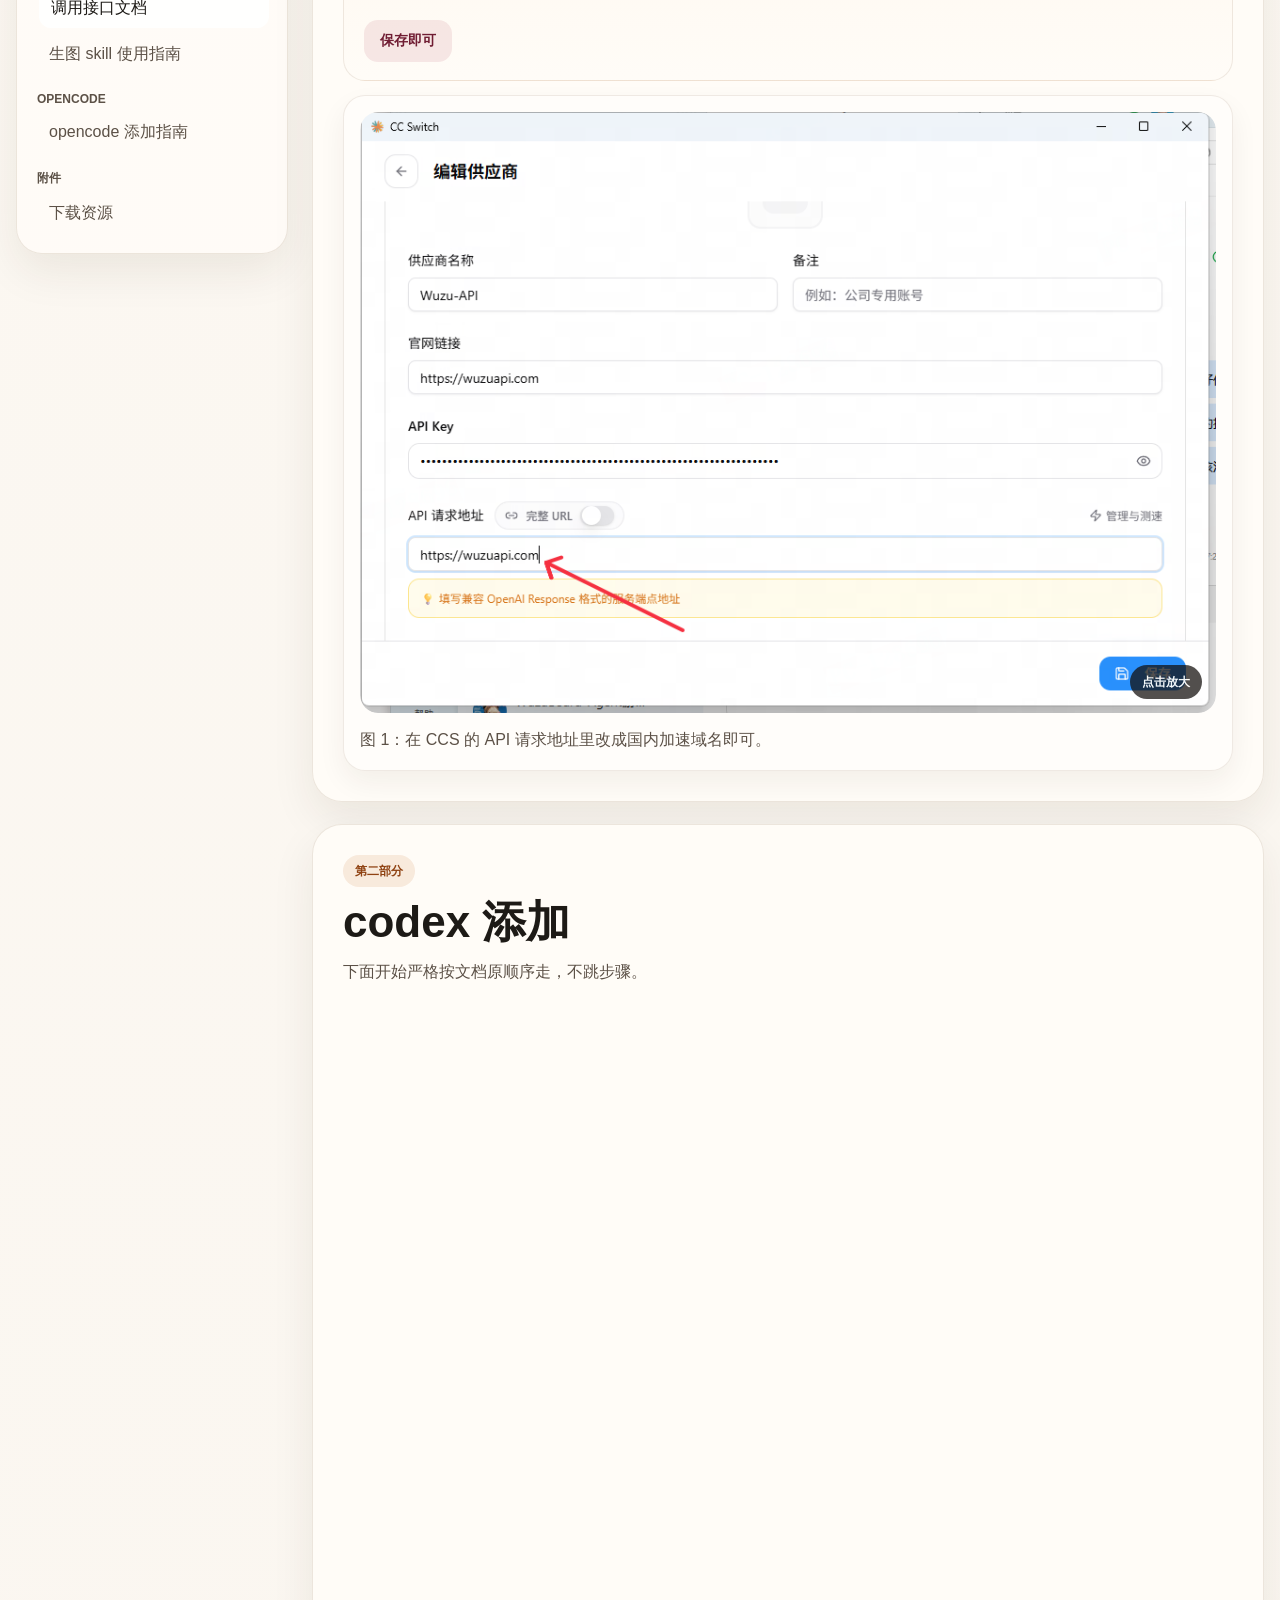
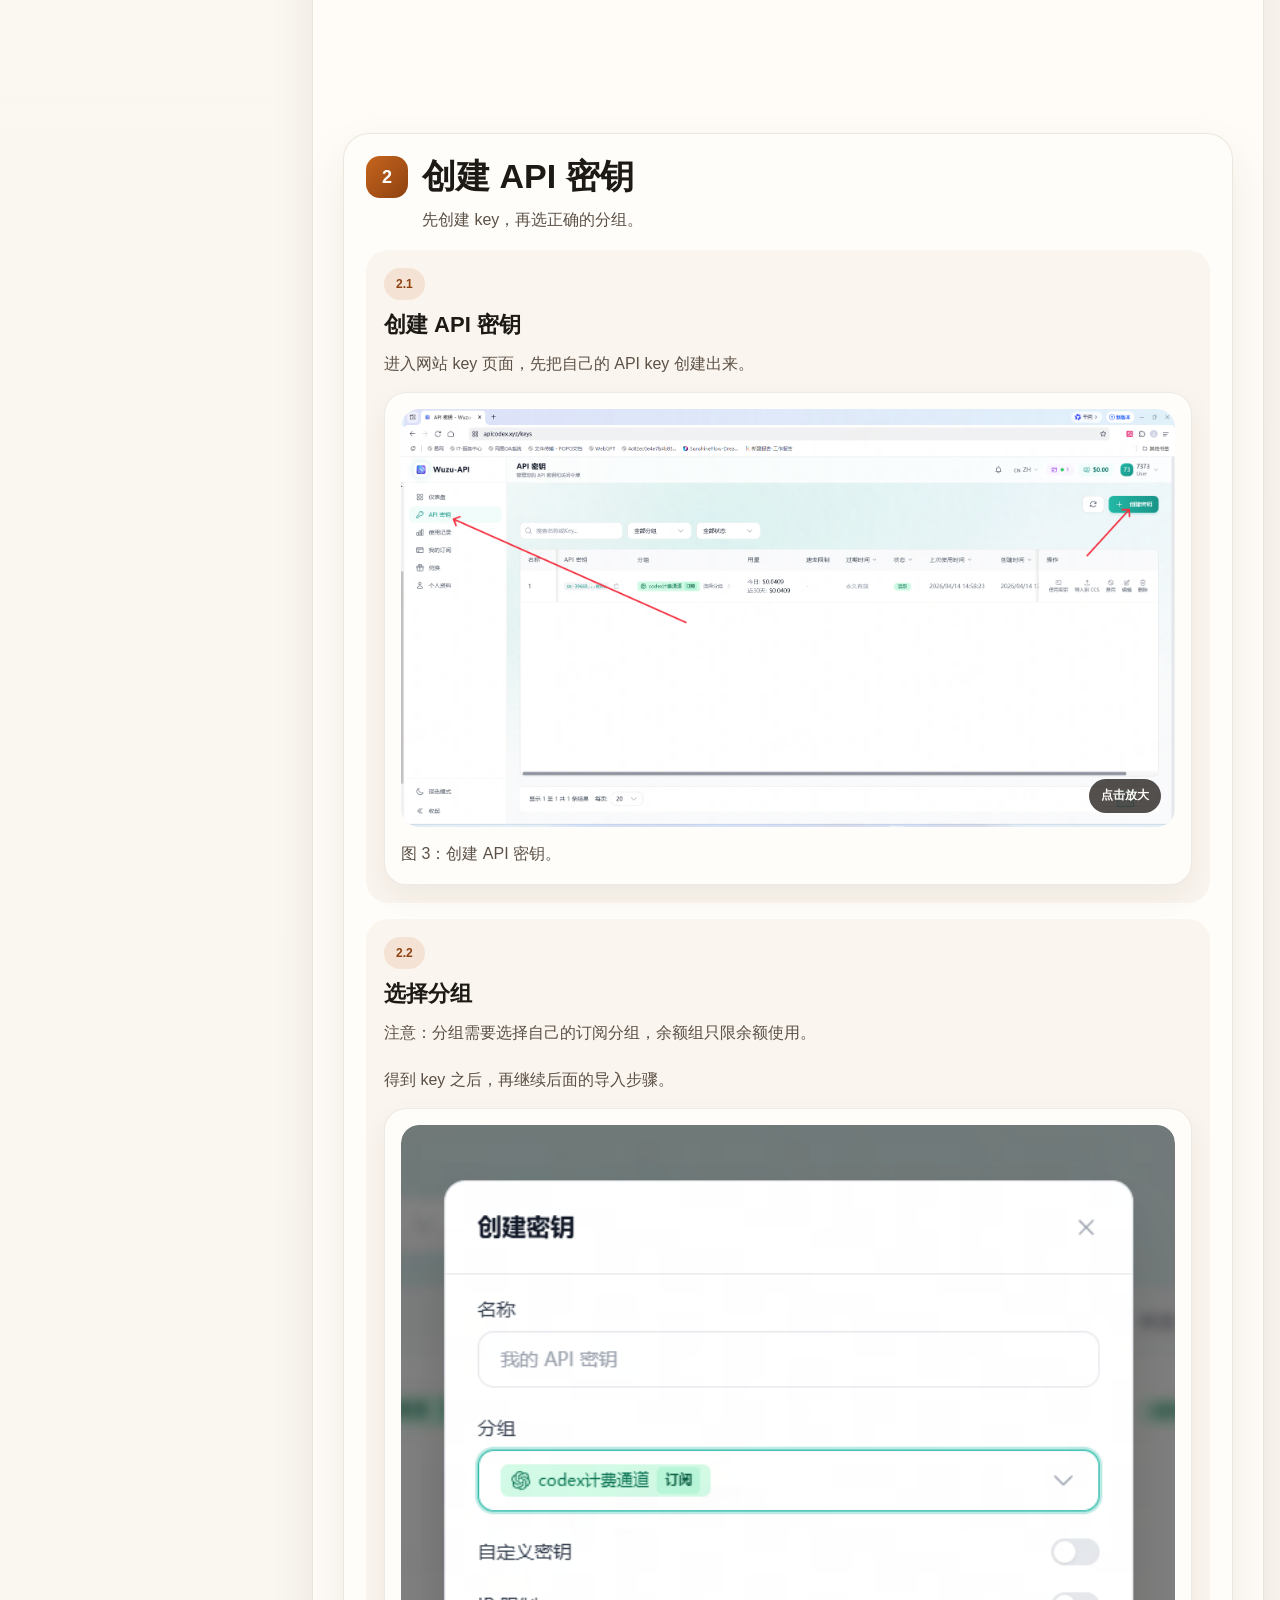
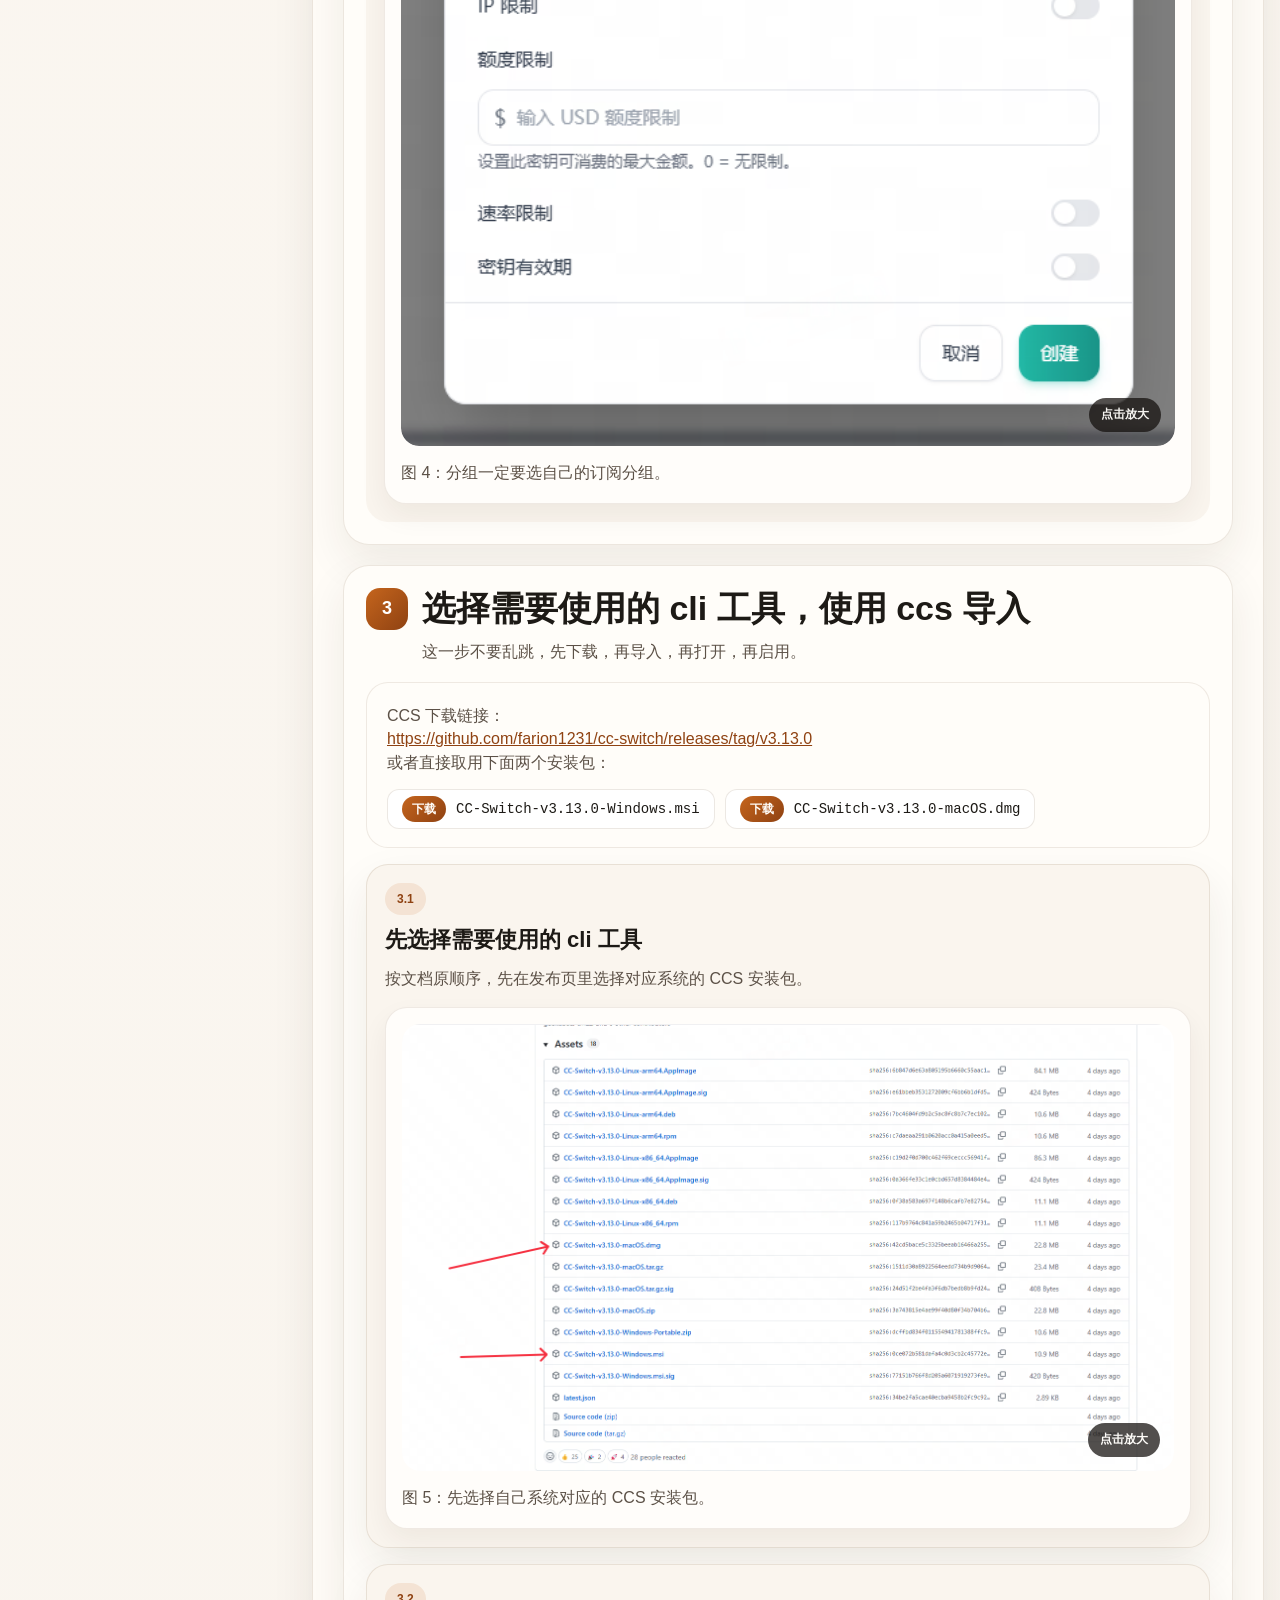
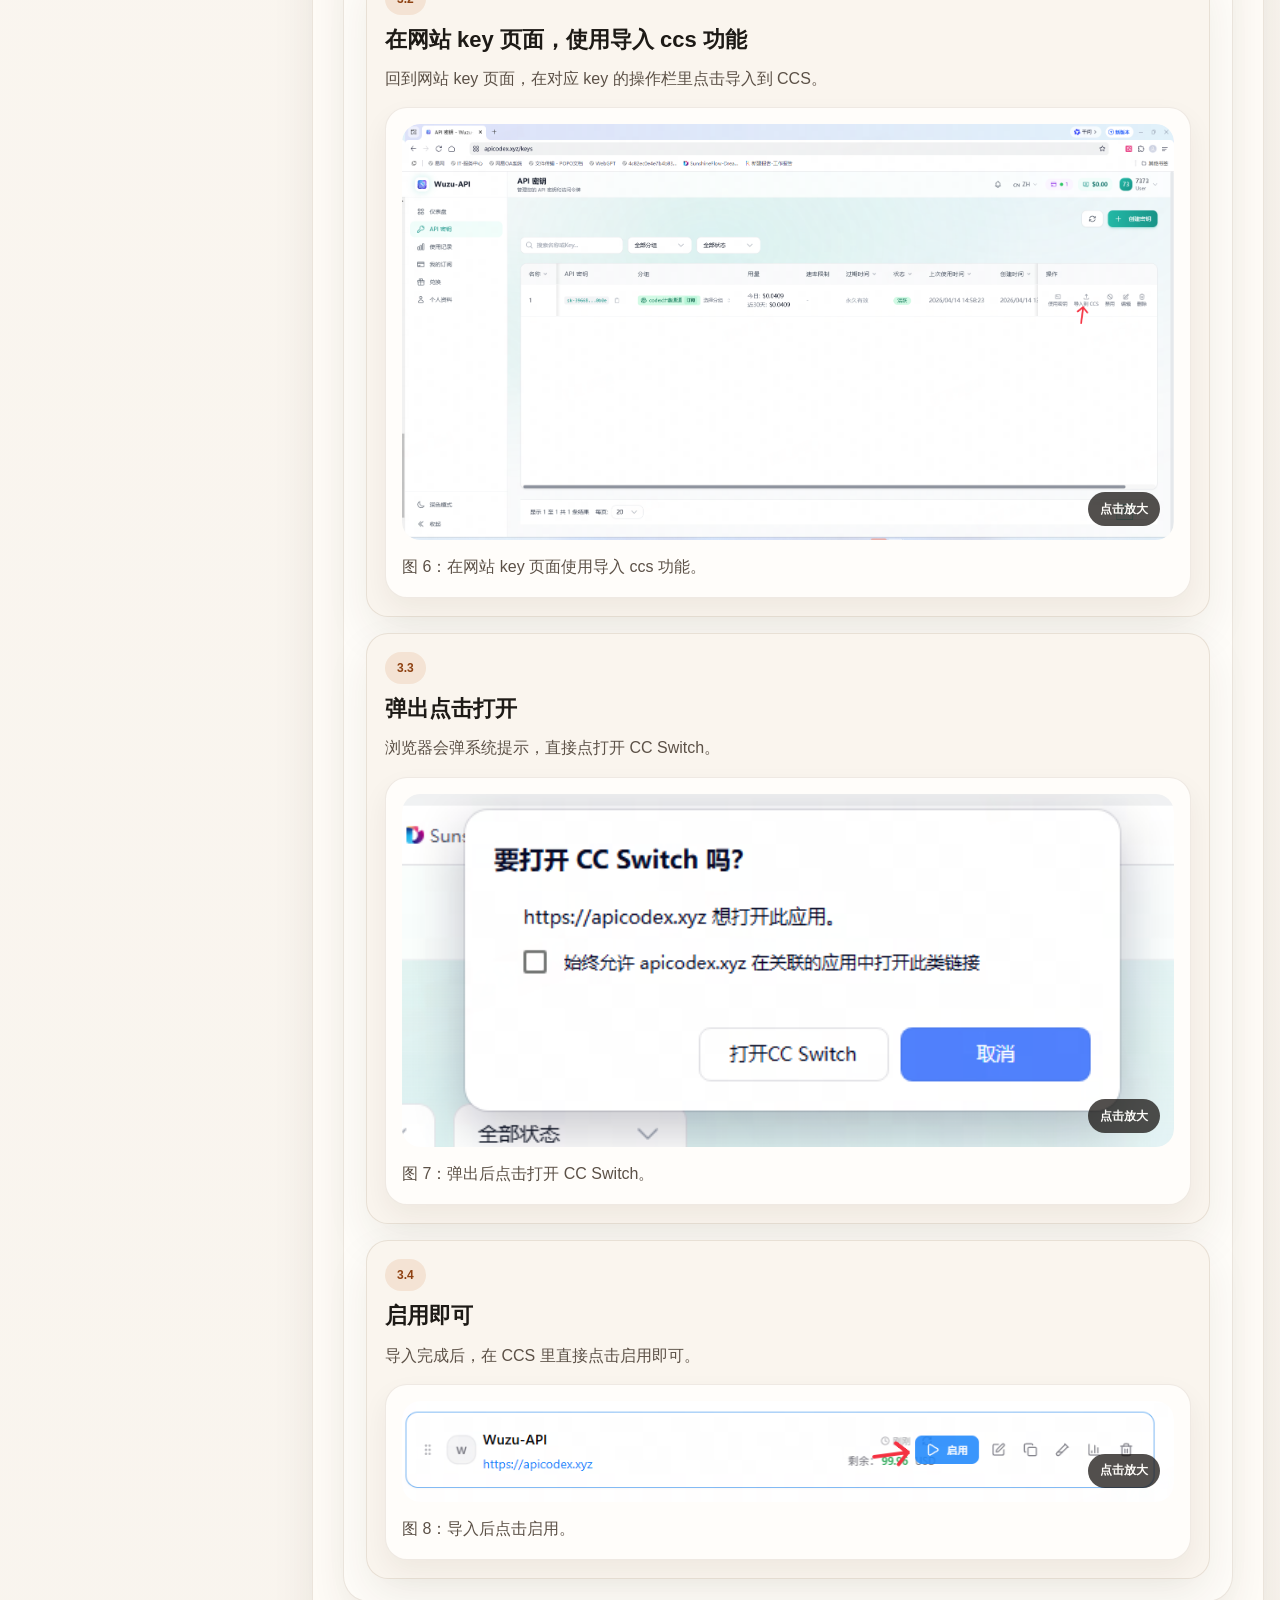
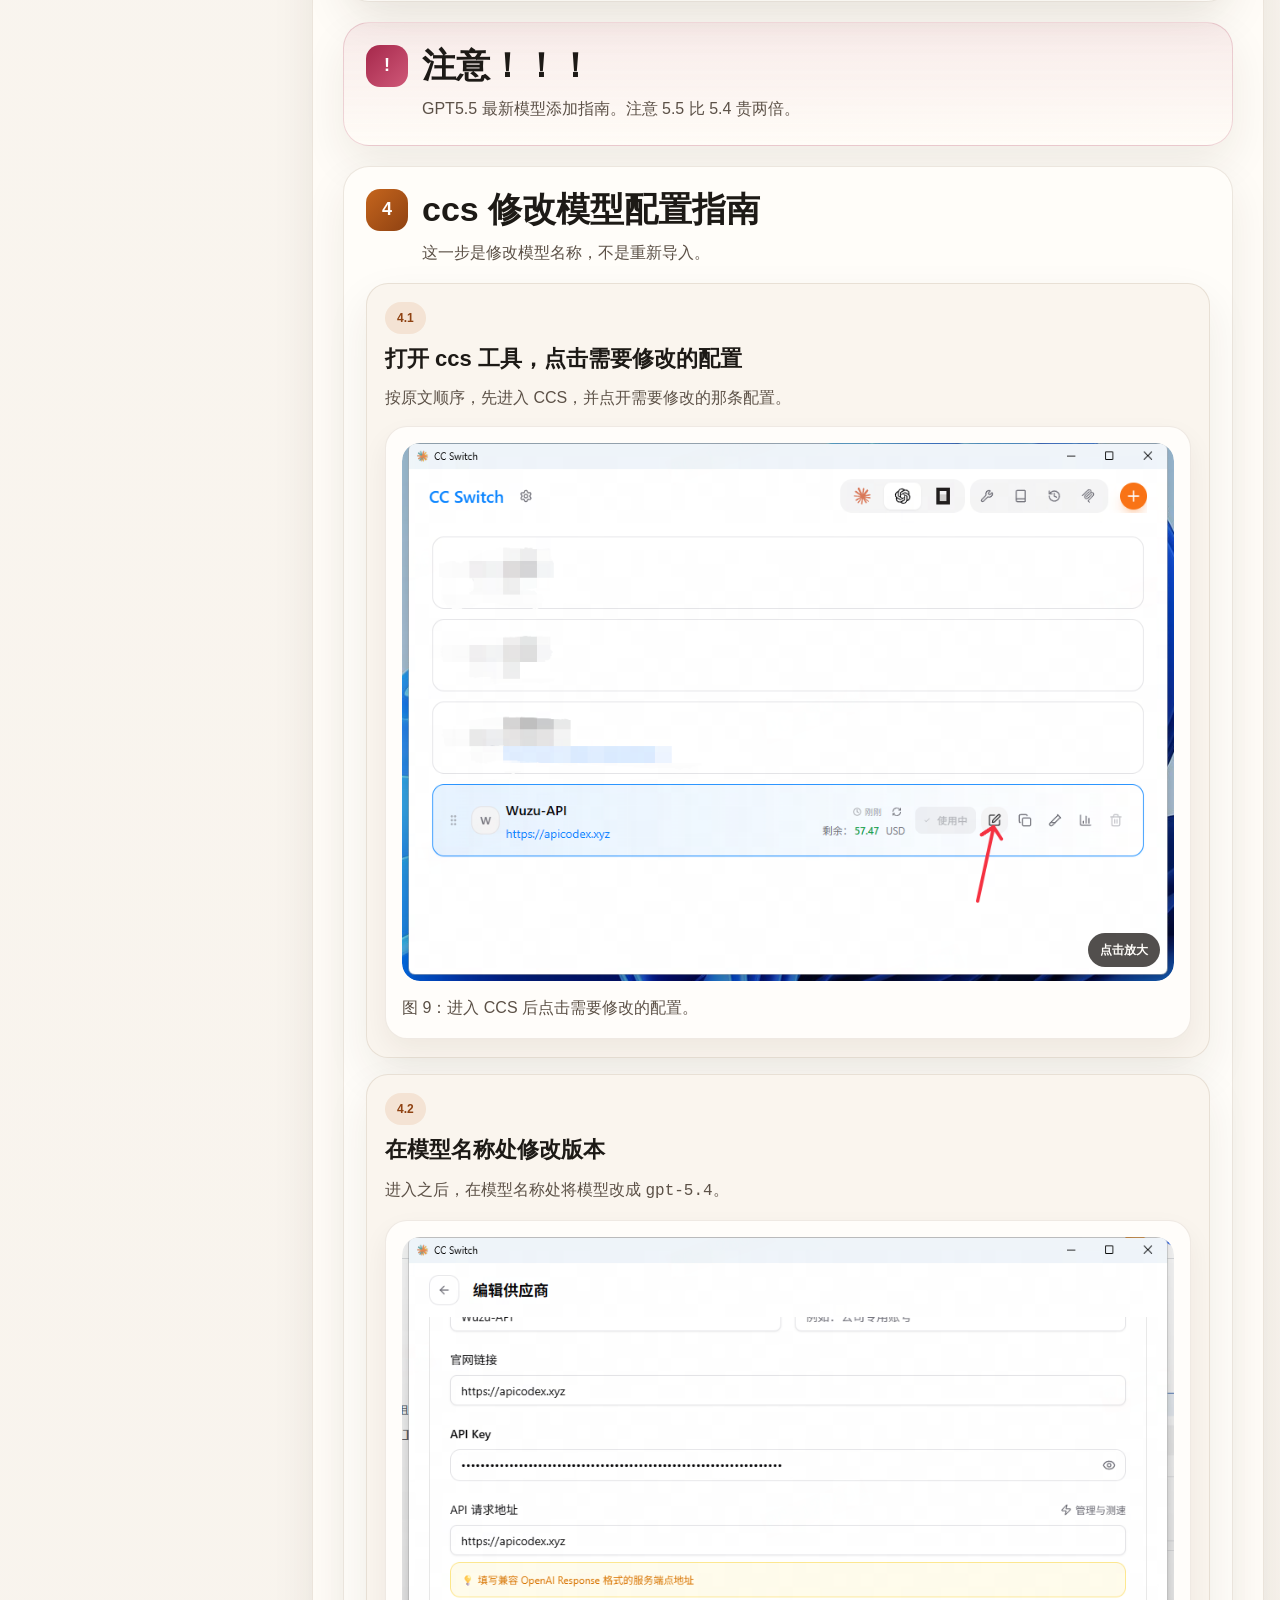
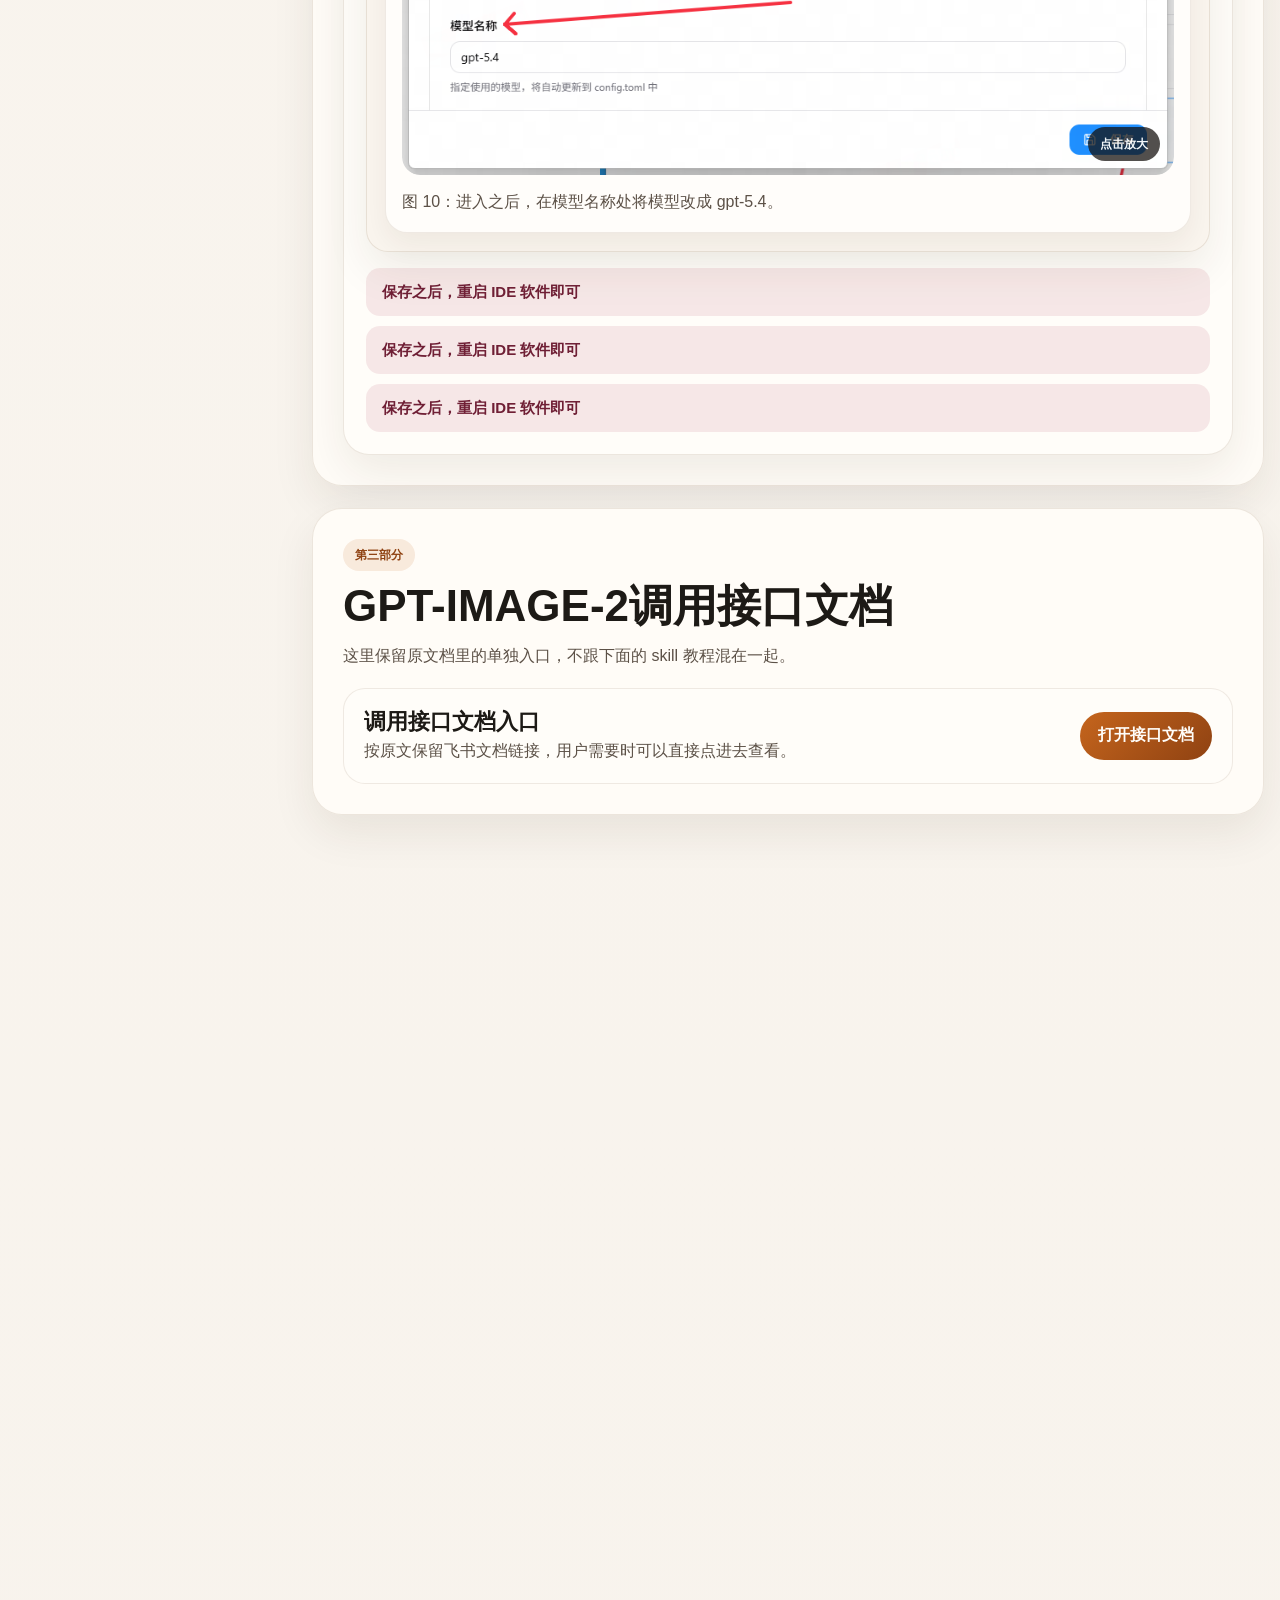
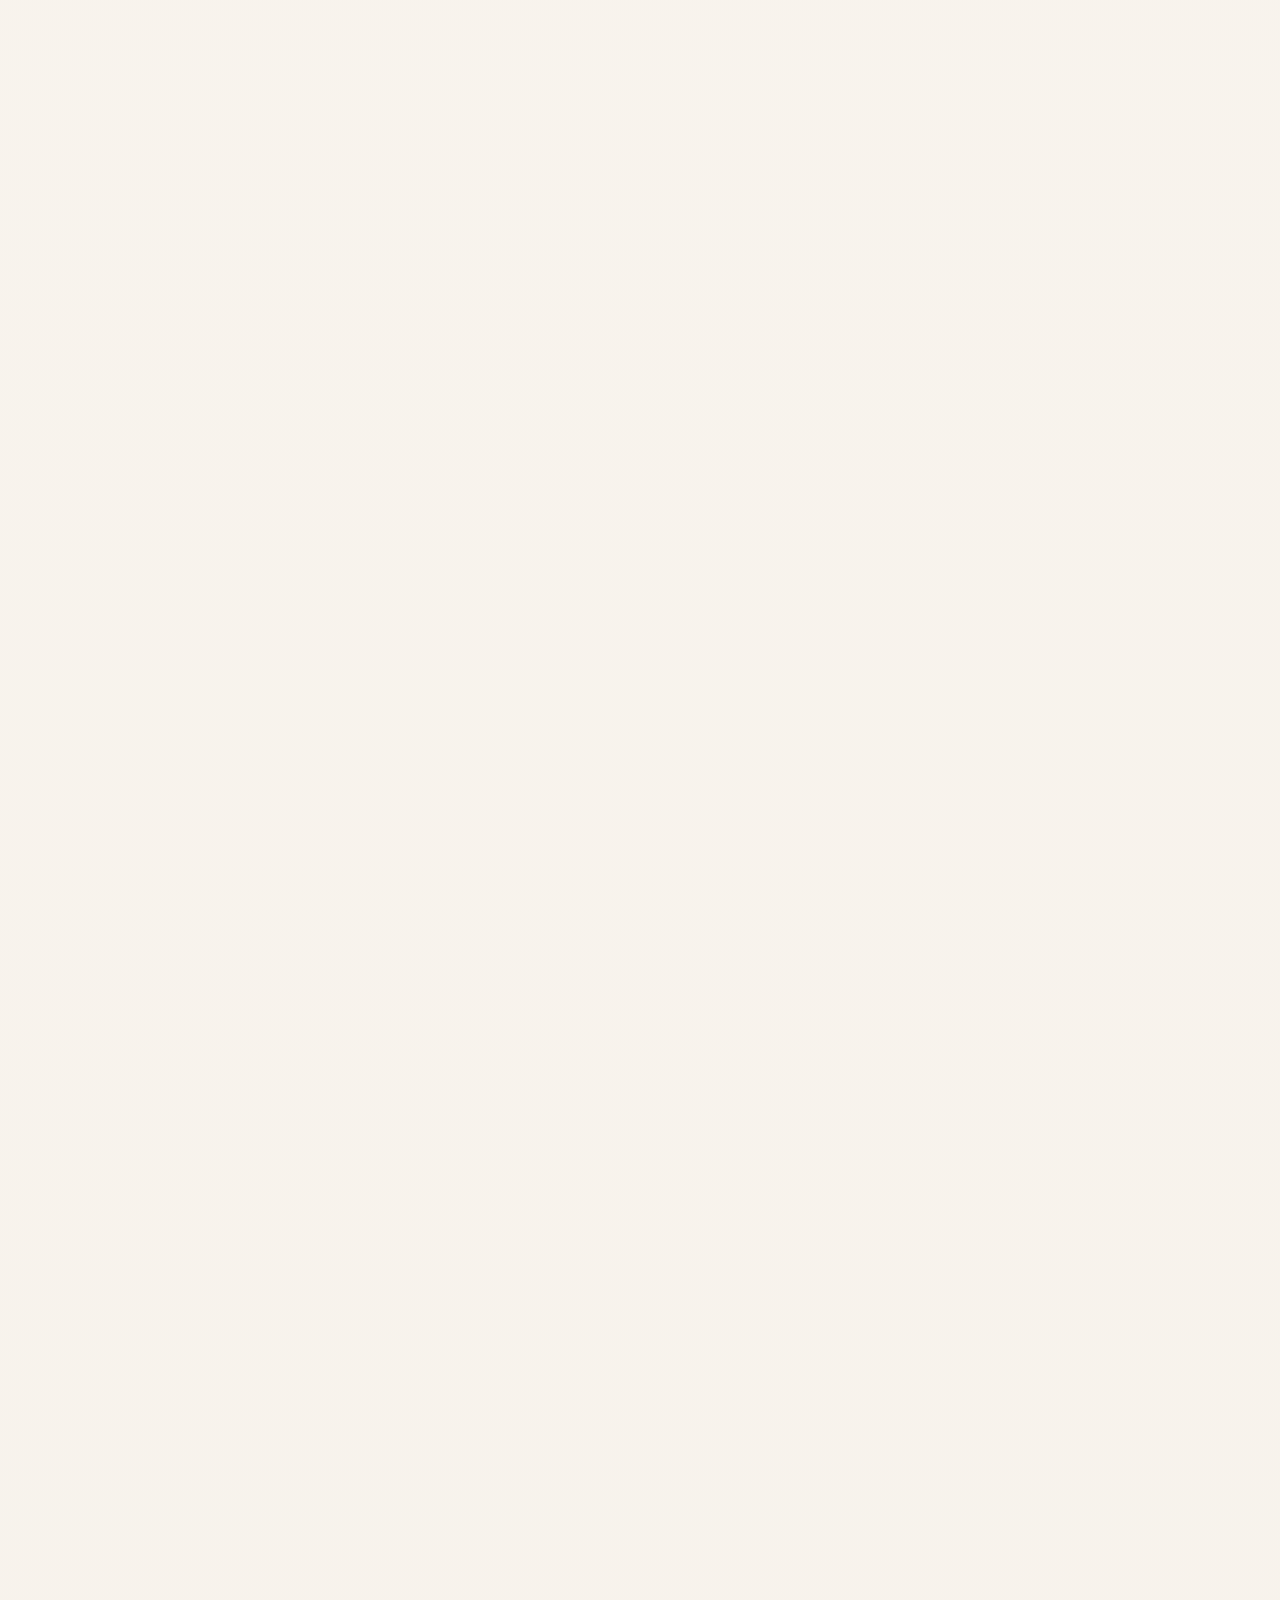
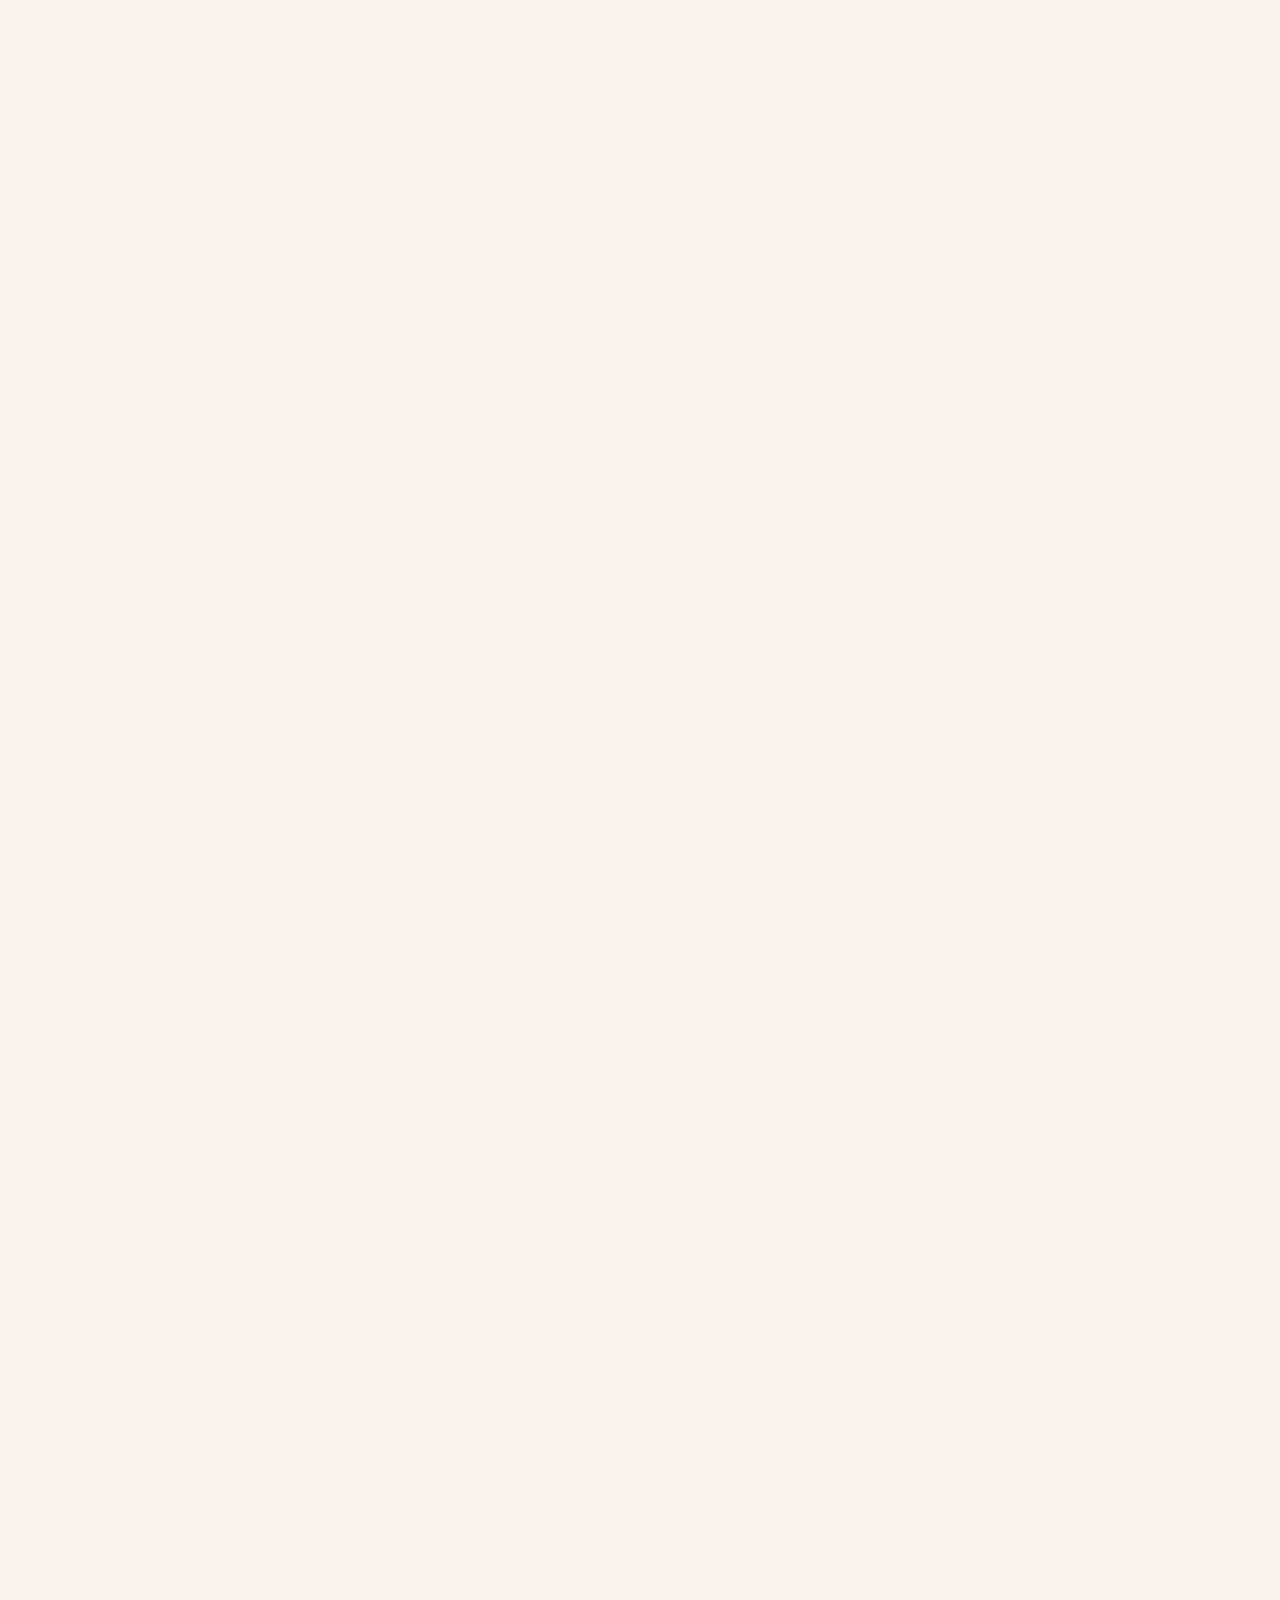
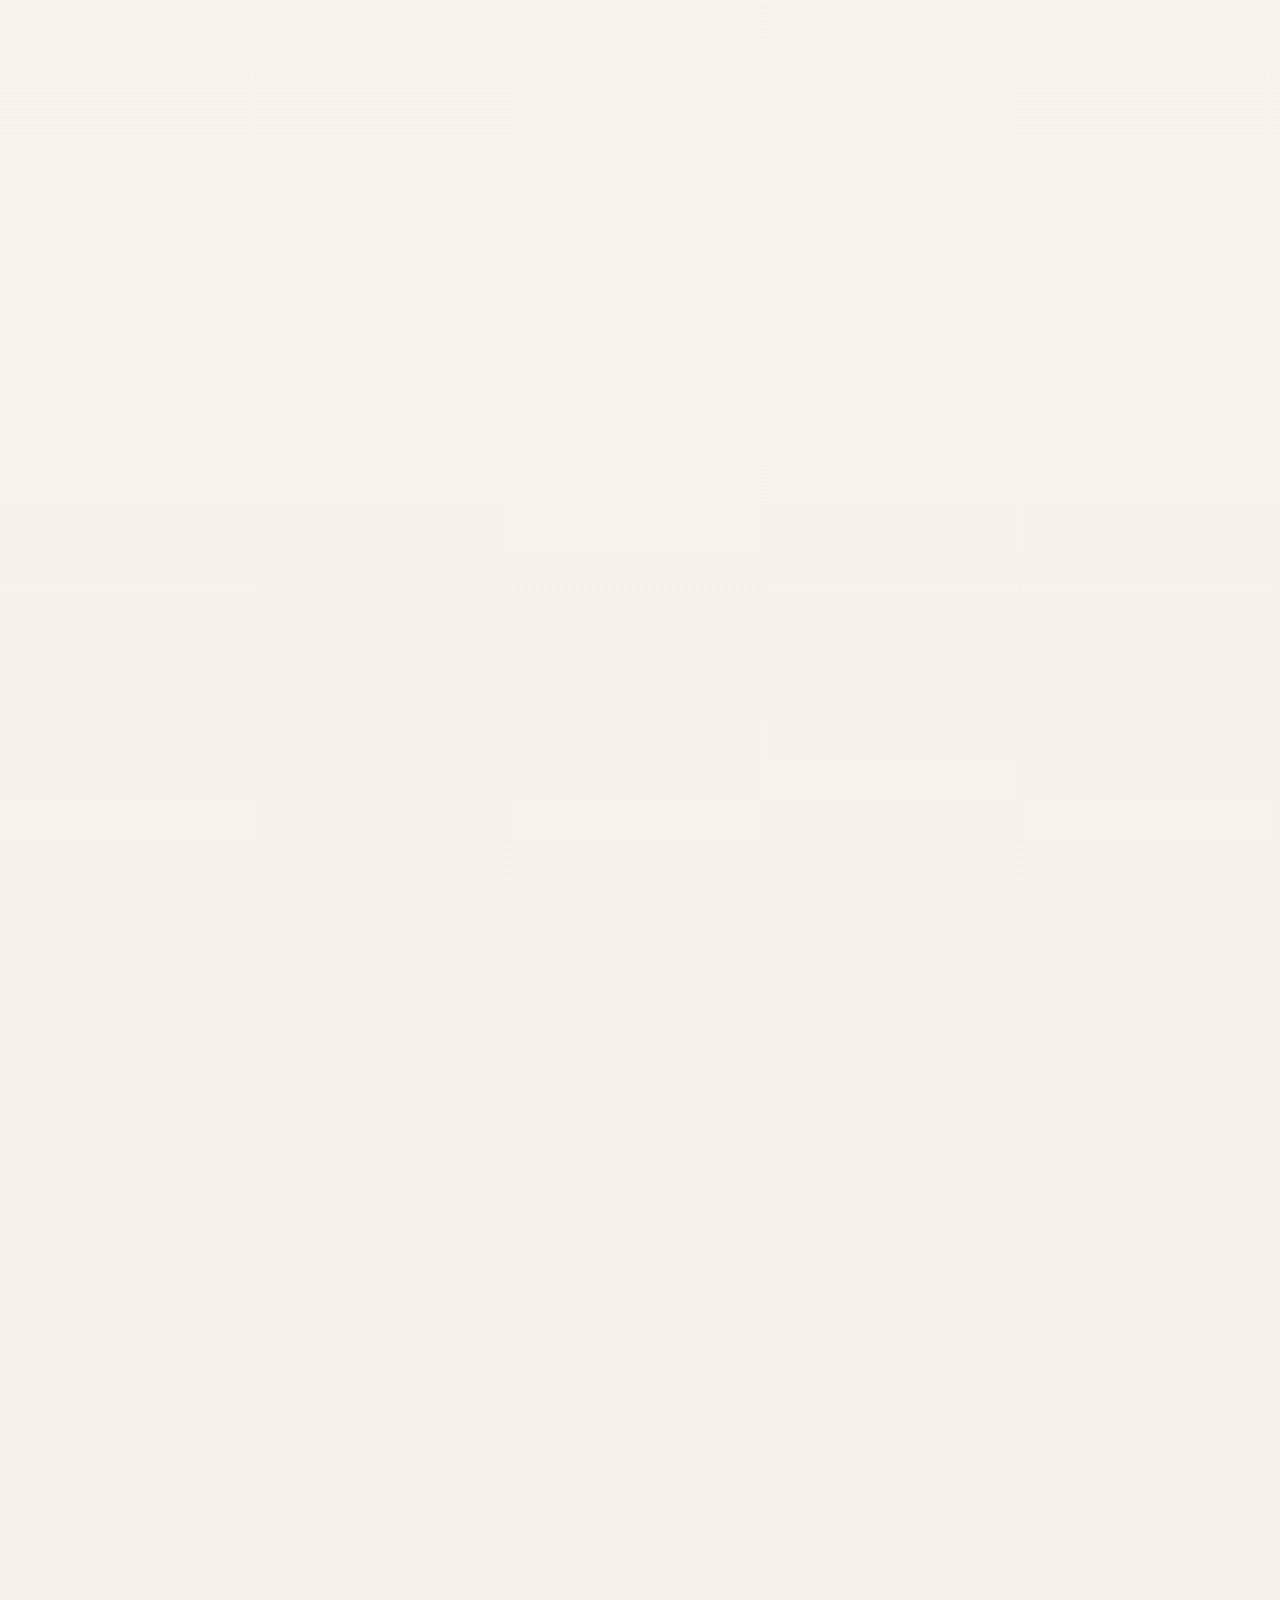
==== commit ae3183e2: "Tune domestic acceleration wording" ====
--- a/guide.html
+++ b/guide.html
@@ -164,7 +164,7 @@
                 <em>需要开魔法</em>
               </span>
             </div>
-            <p>正常对话和 CCS 接入是需要使用国内加速域名的。</p>
+            <p>正常对话和 CCS 接入需要使用国内加速域名的。</p>
             <p>请直接在 CCS 的 API 请求地址里填写：<code>https://wuzuapi.xyz</code></p>
             <p>只有生图需要使用直连域名：<code>https://wuzuapi.com</code>，并且需要开魔法。</p>
             <div class="action-tag">保存即可</div>
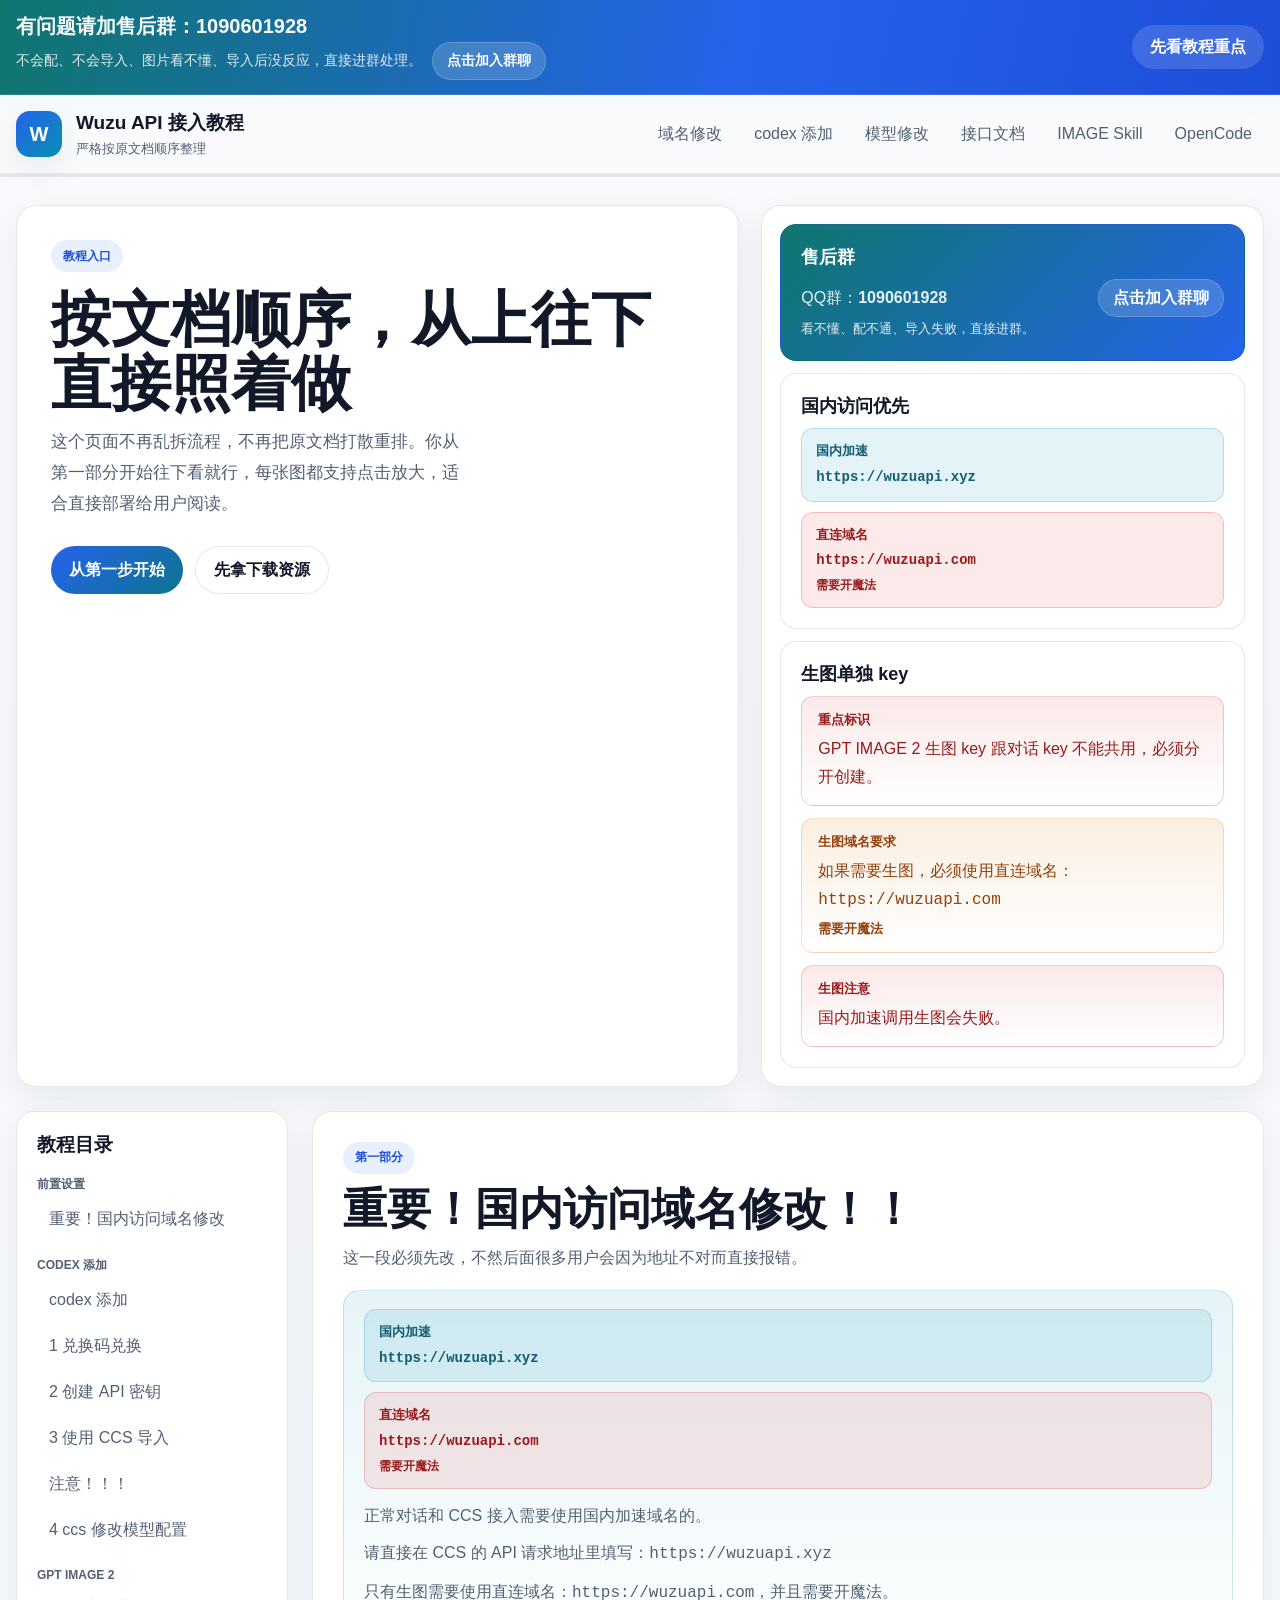
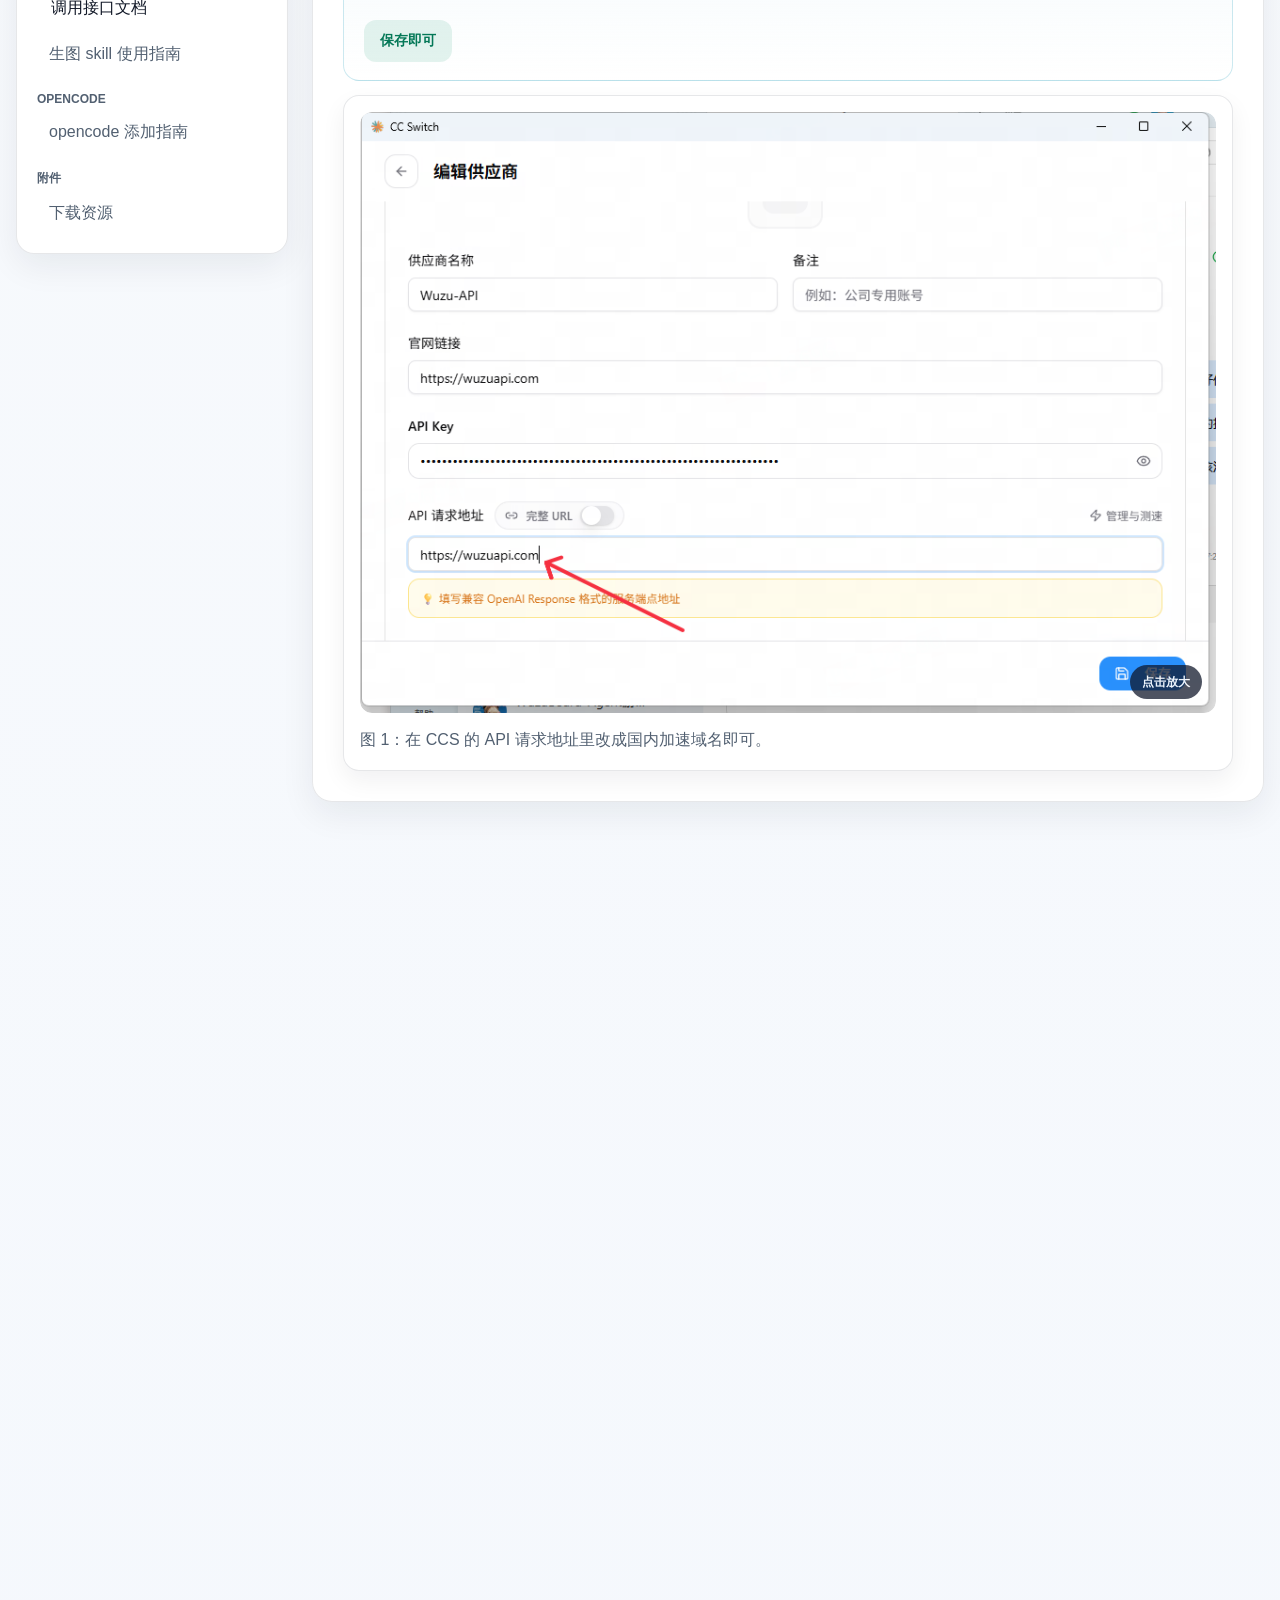
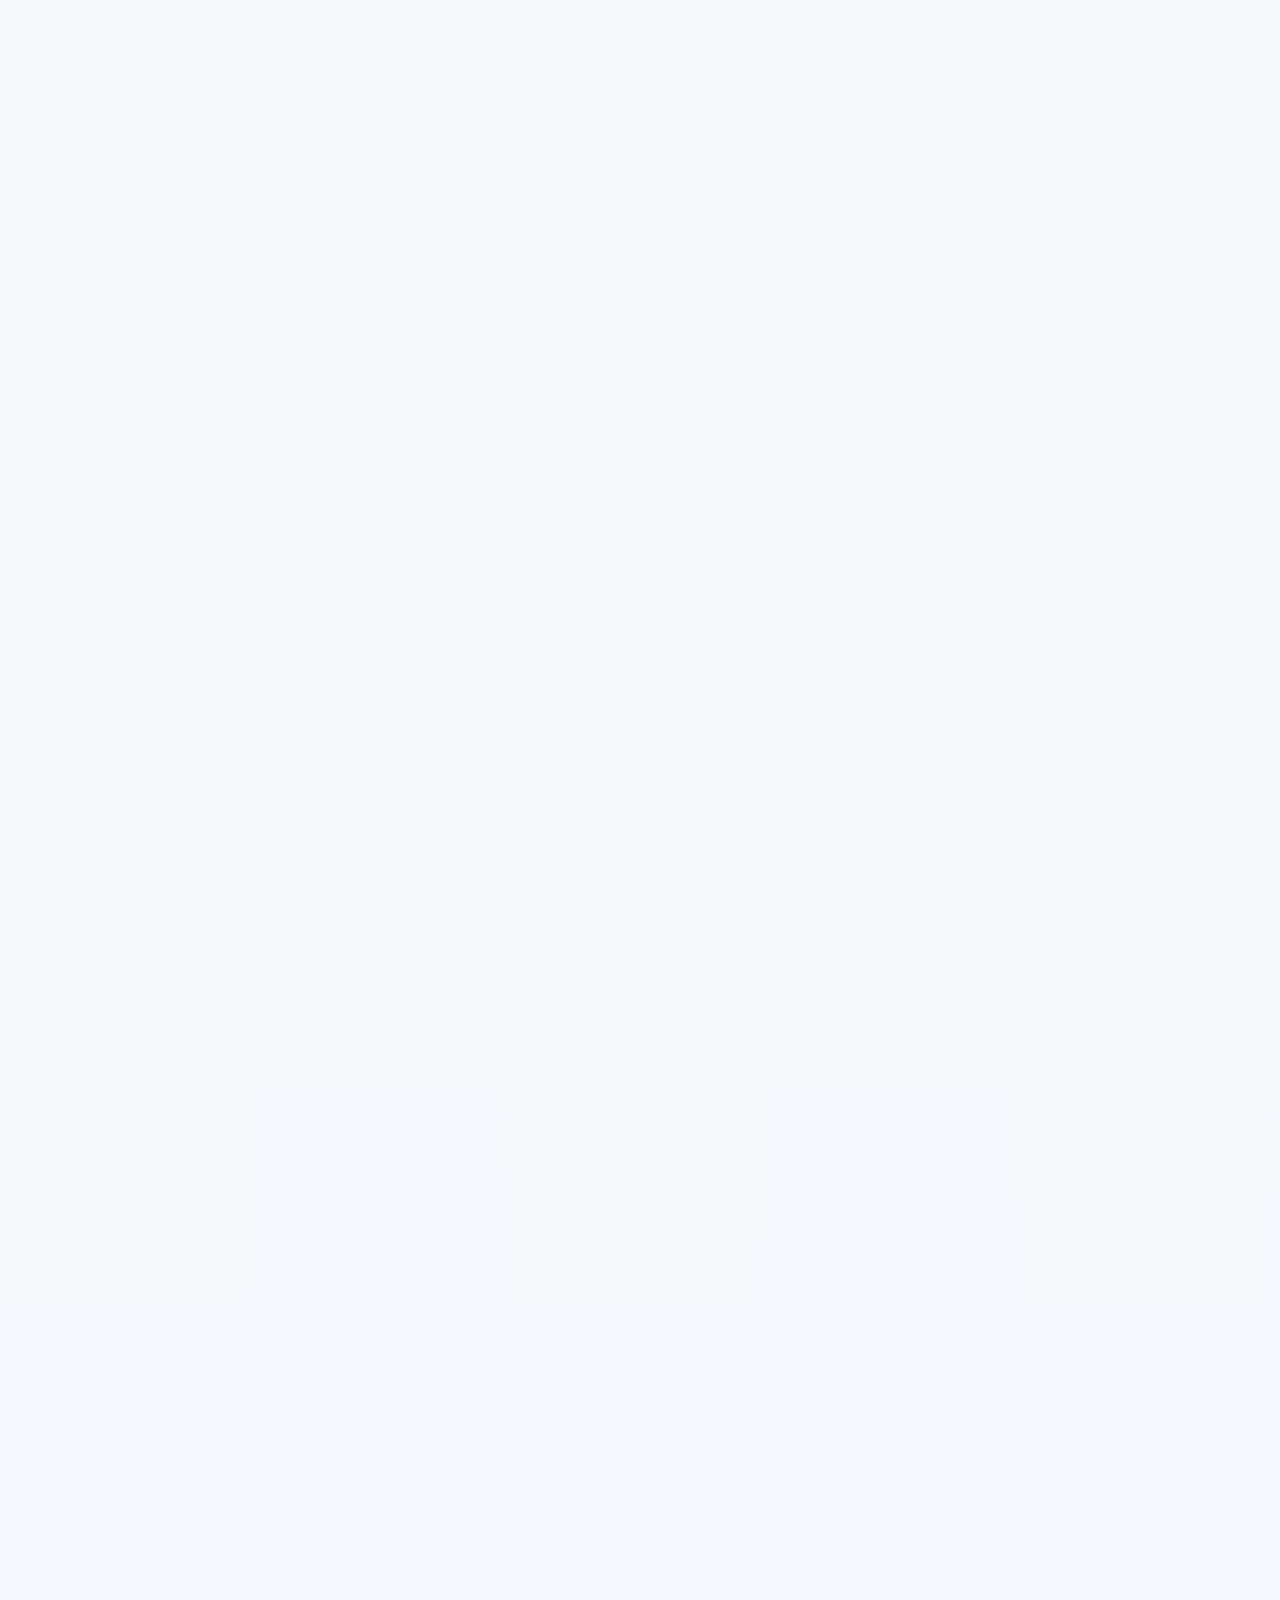
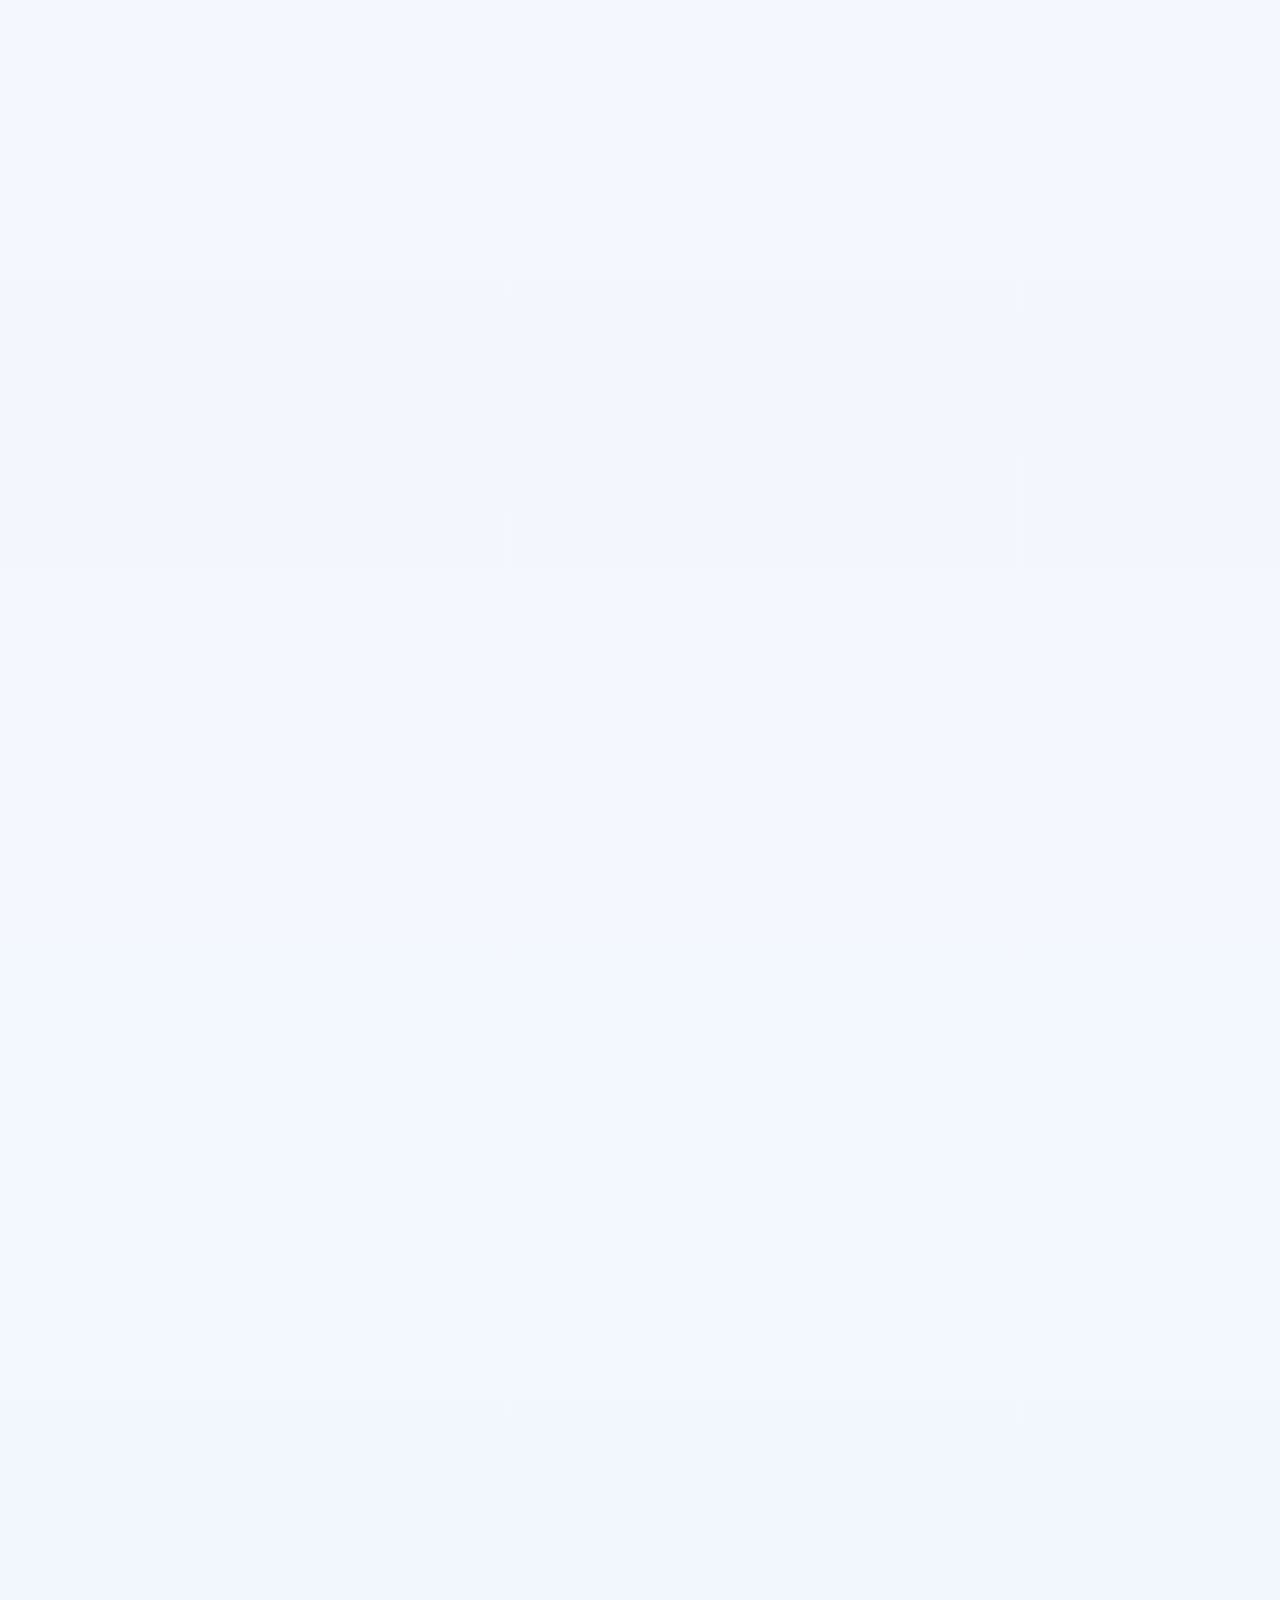
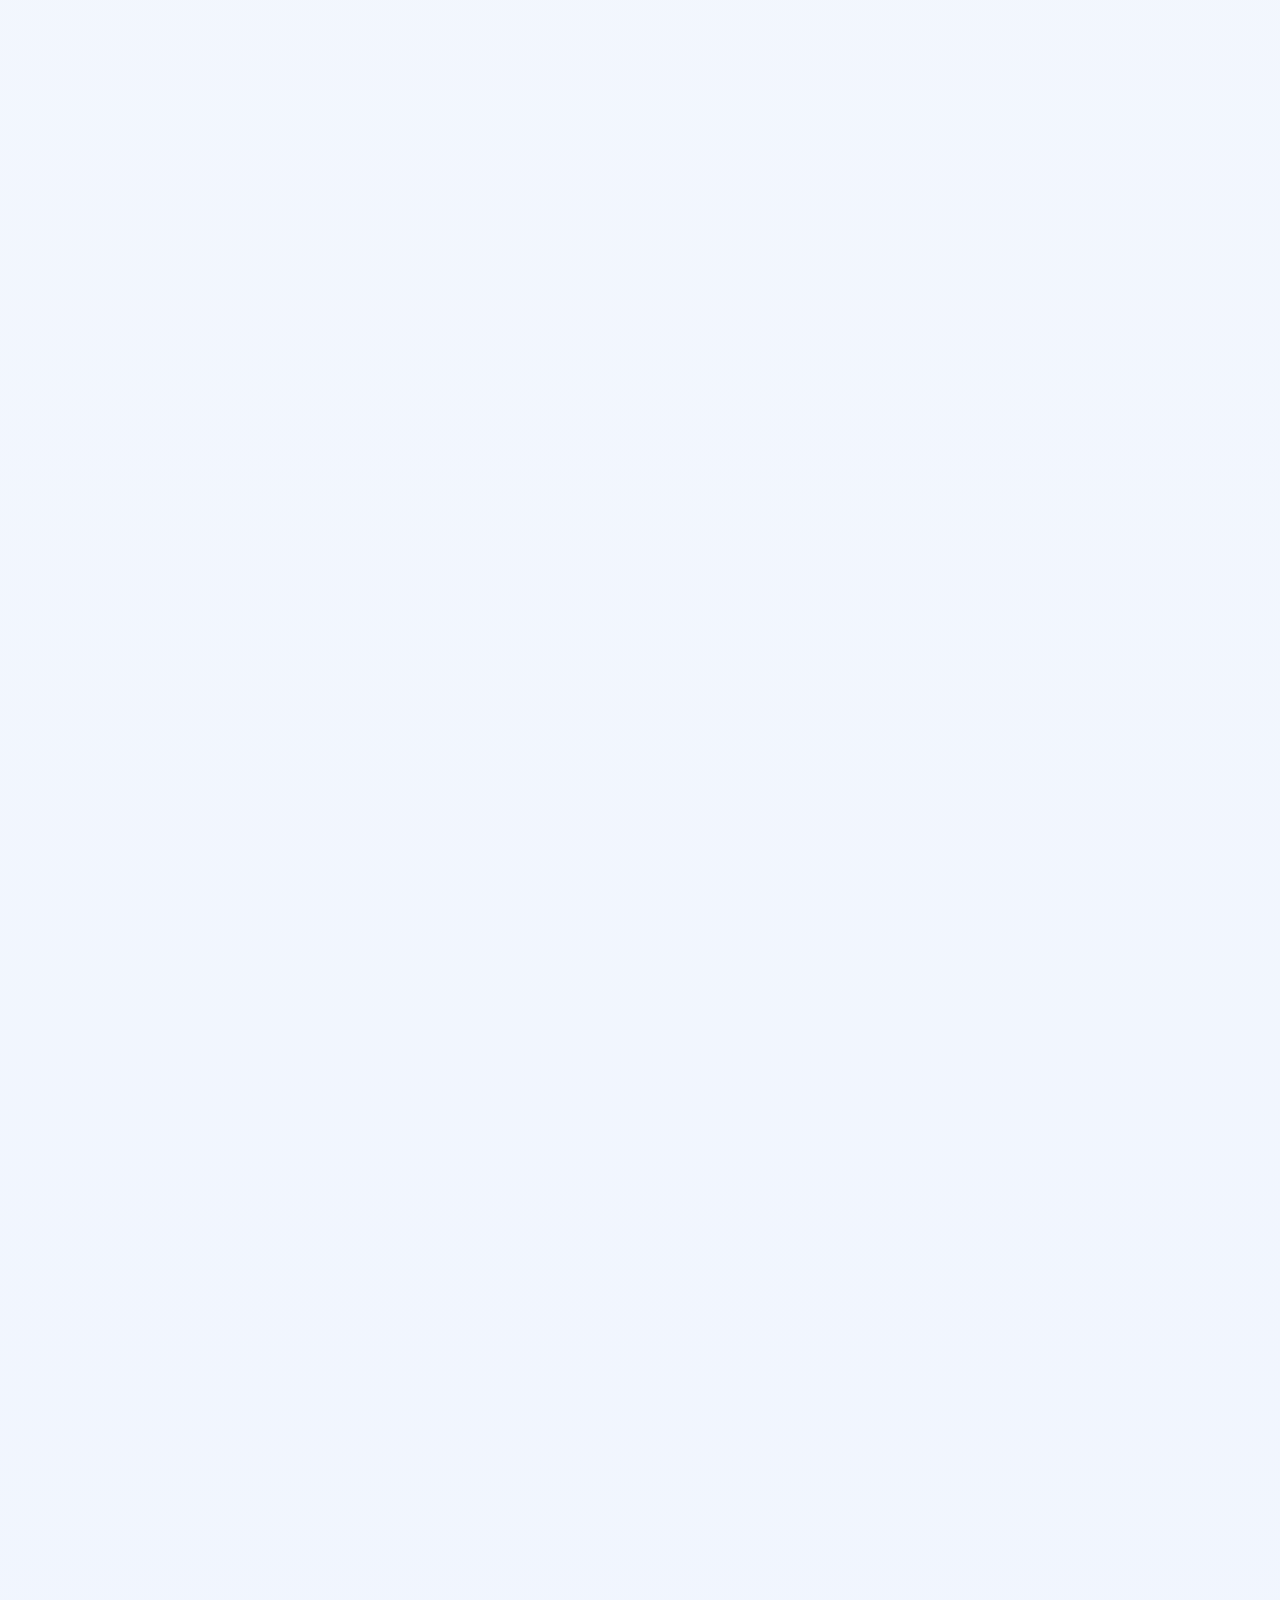
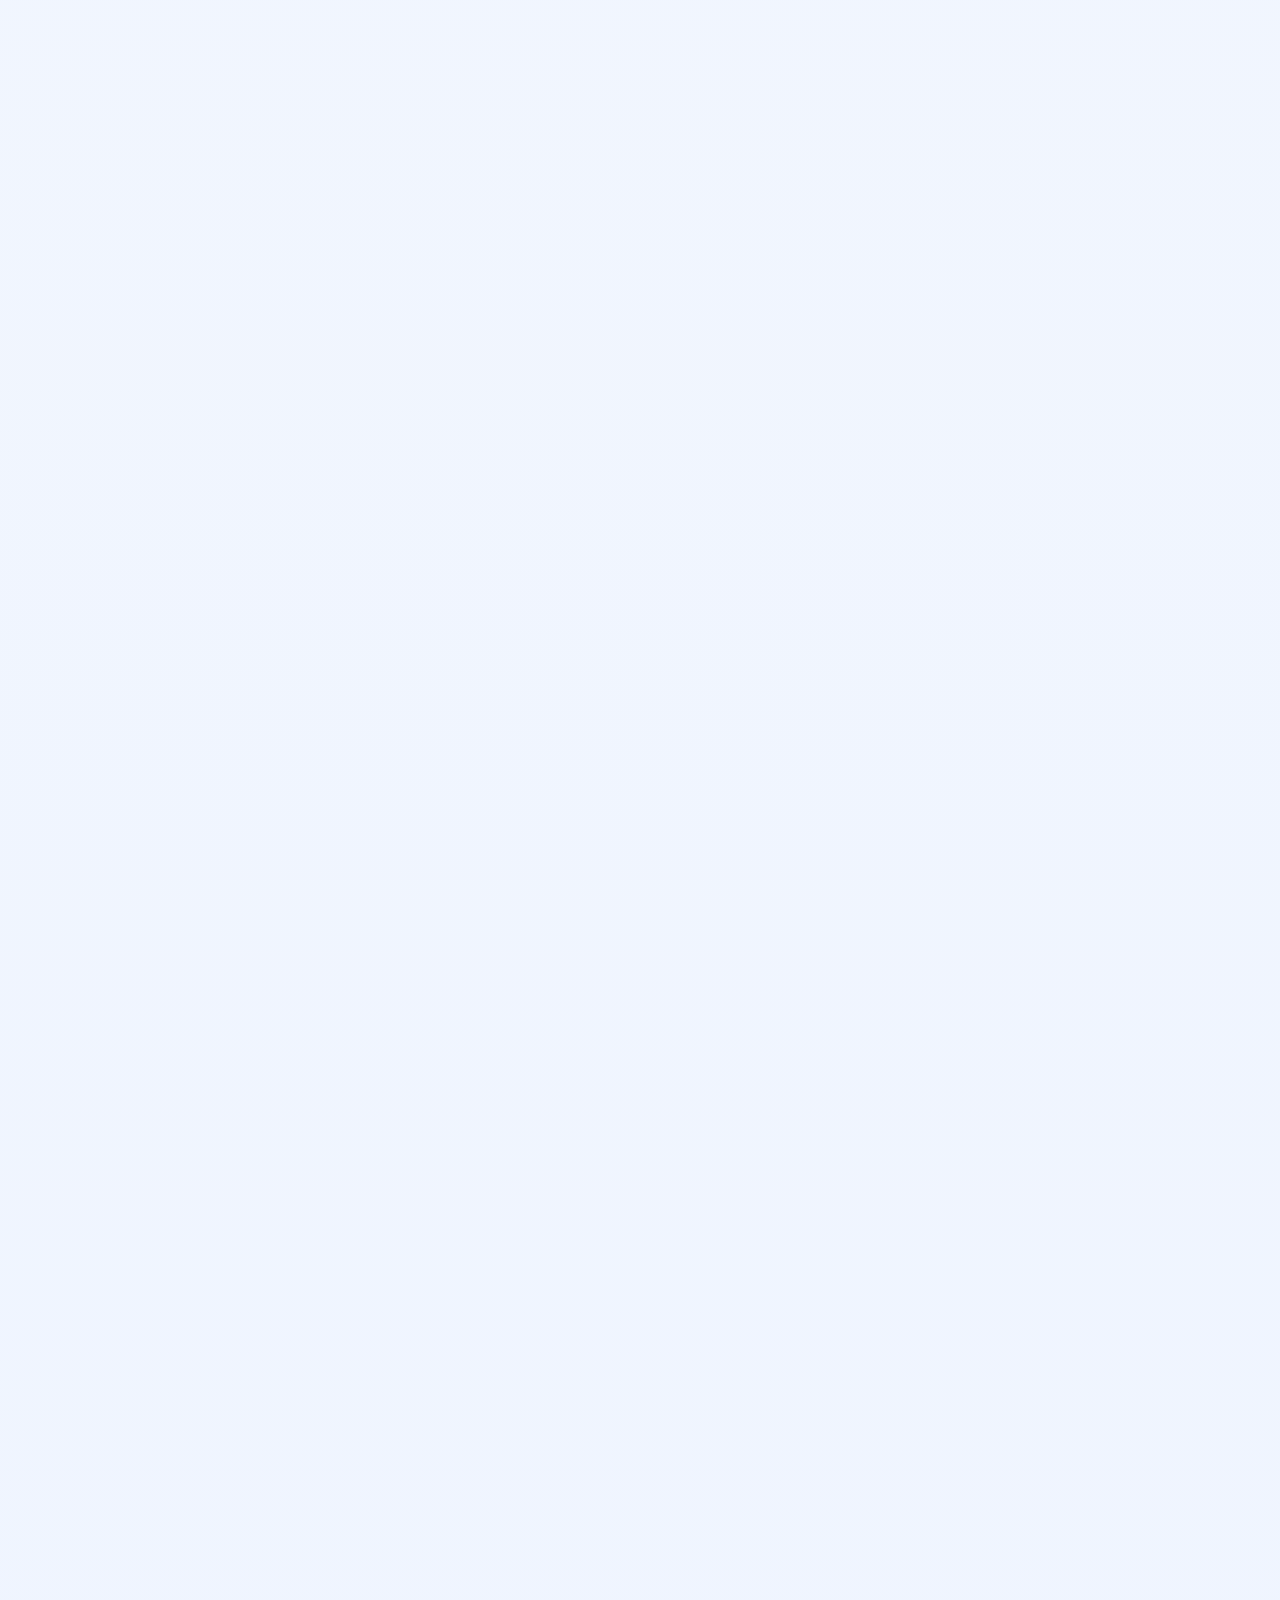
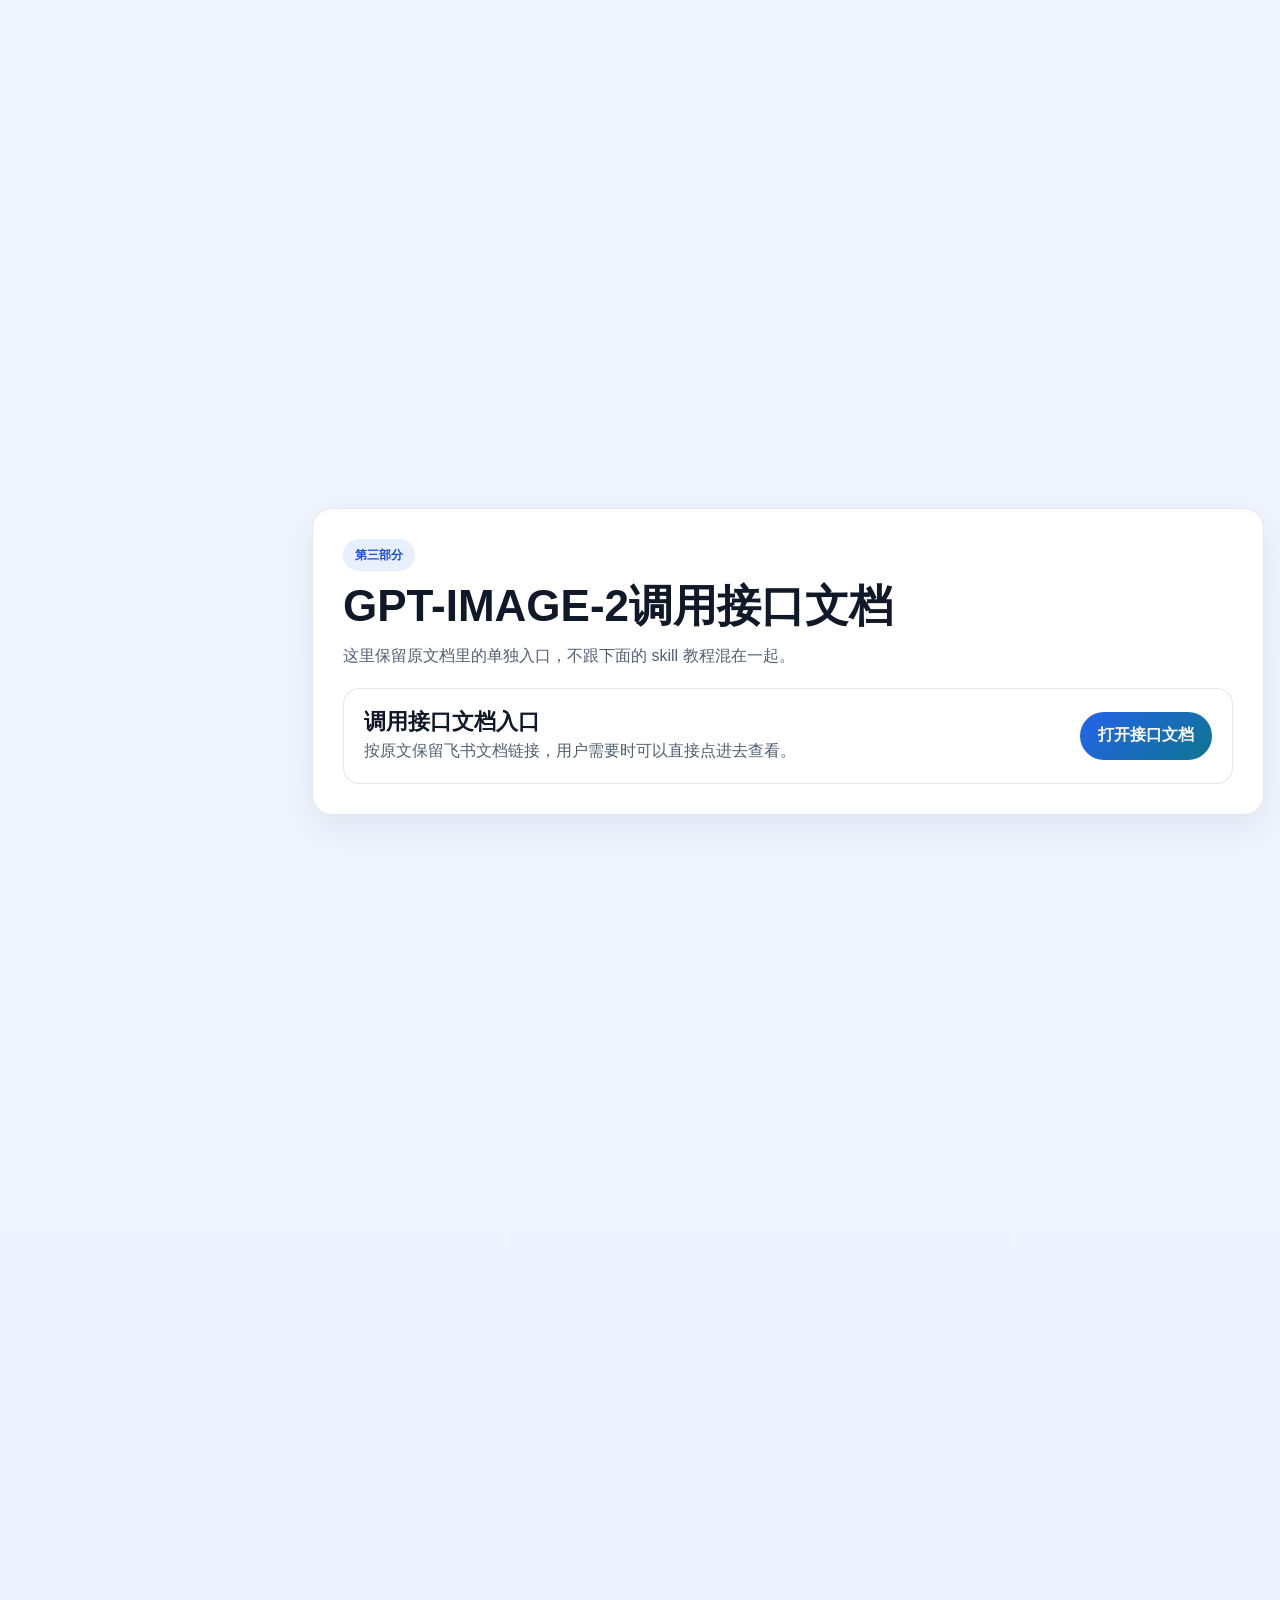
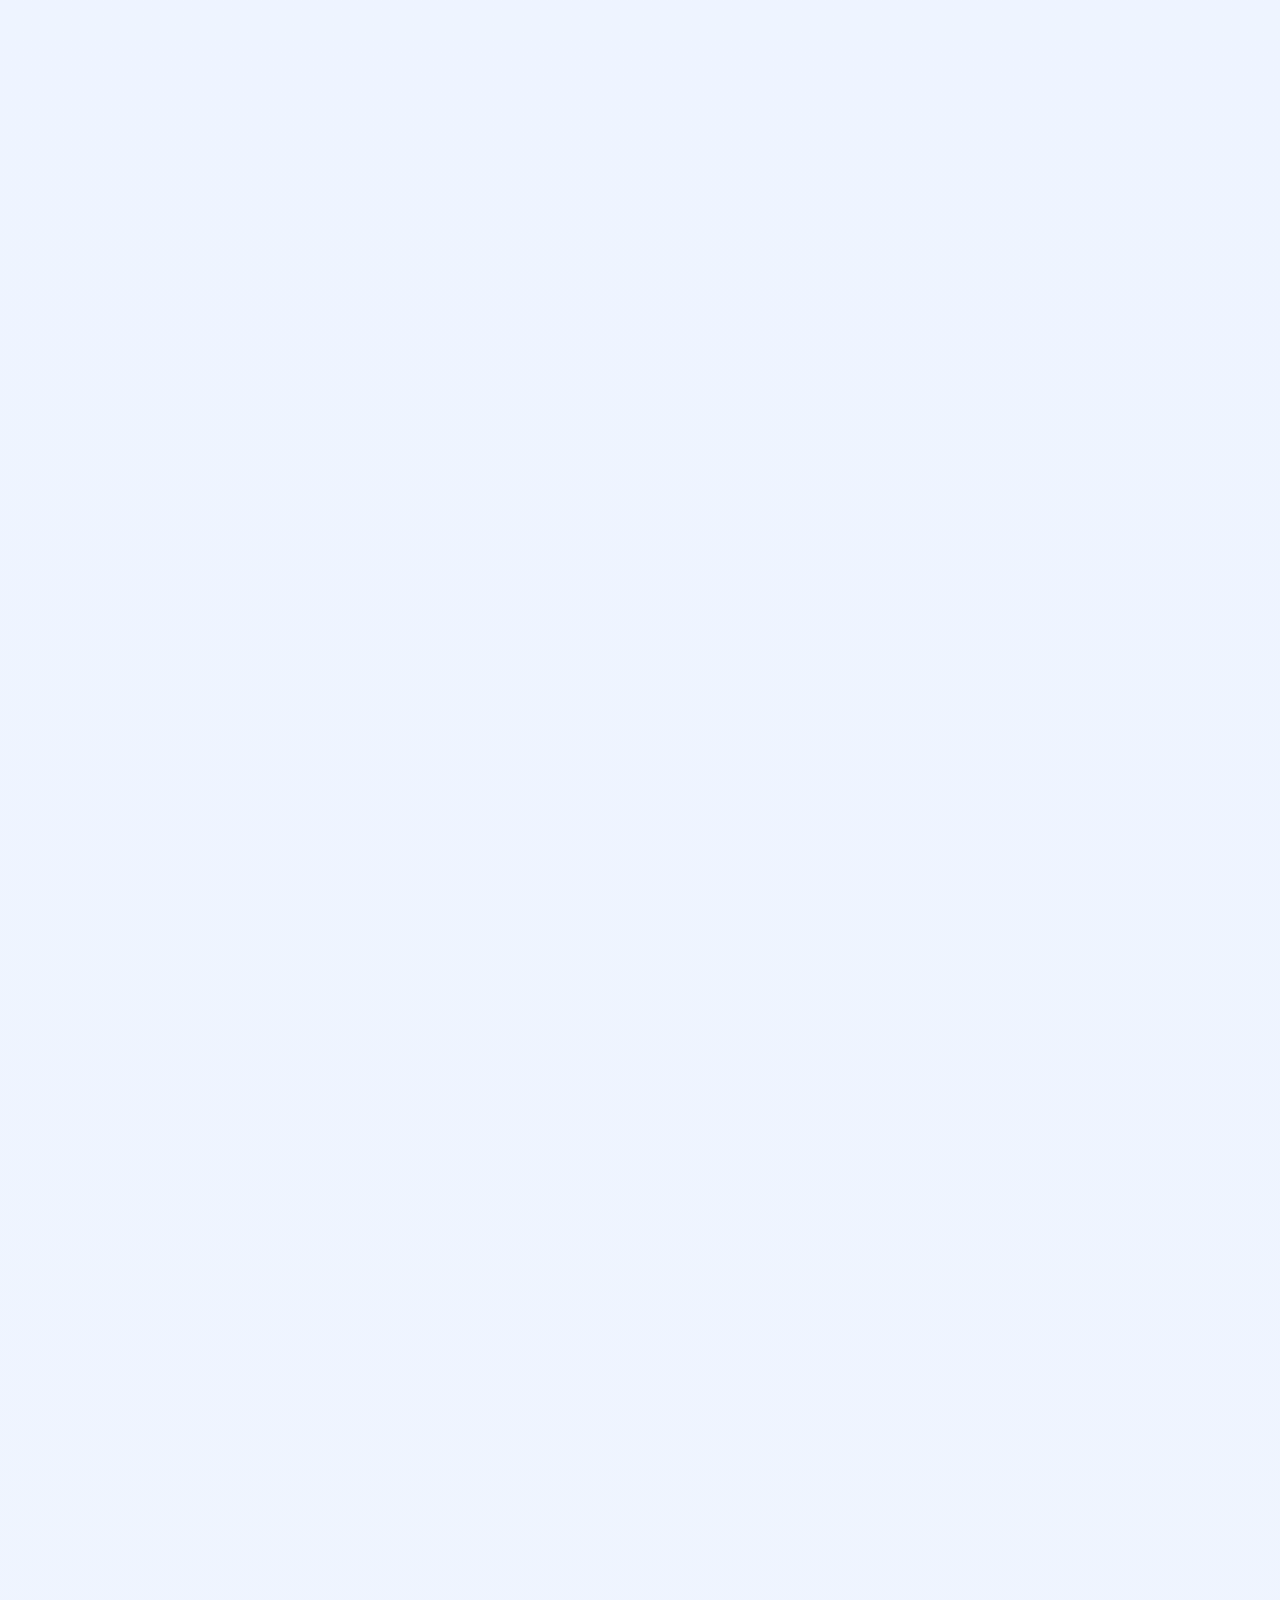
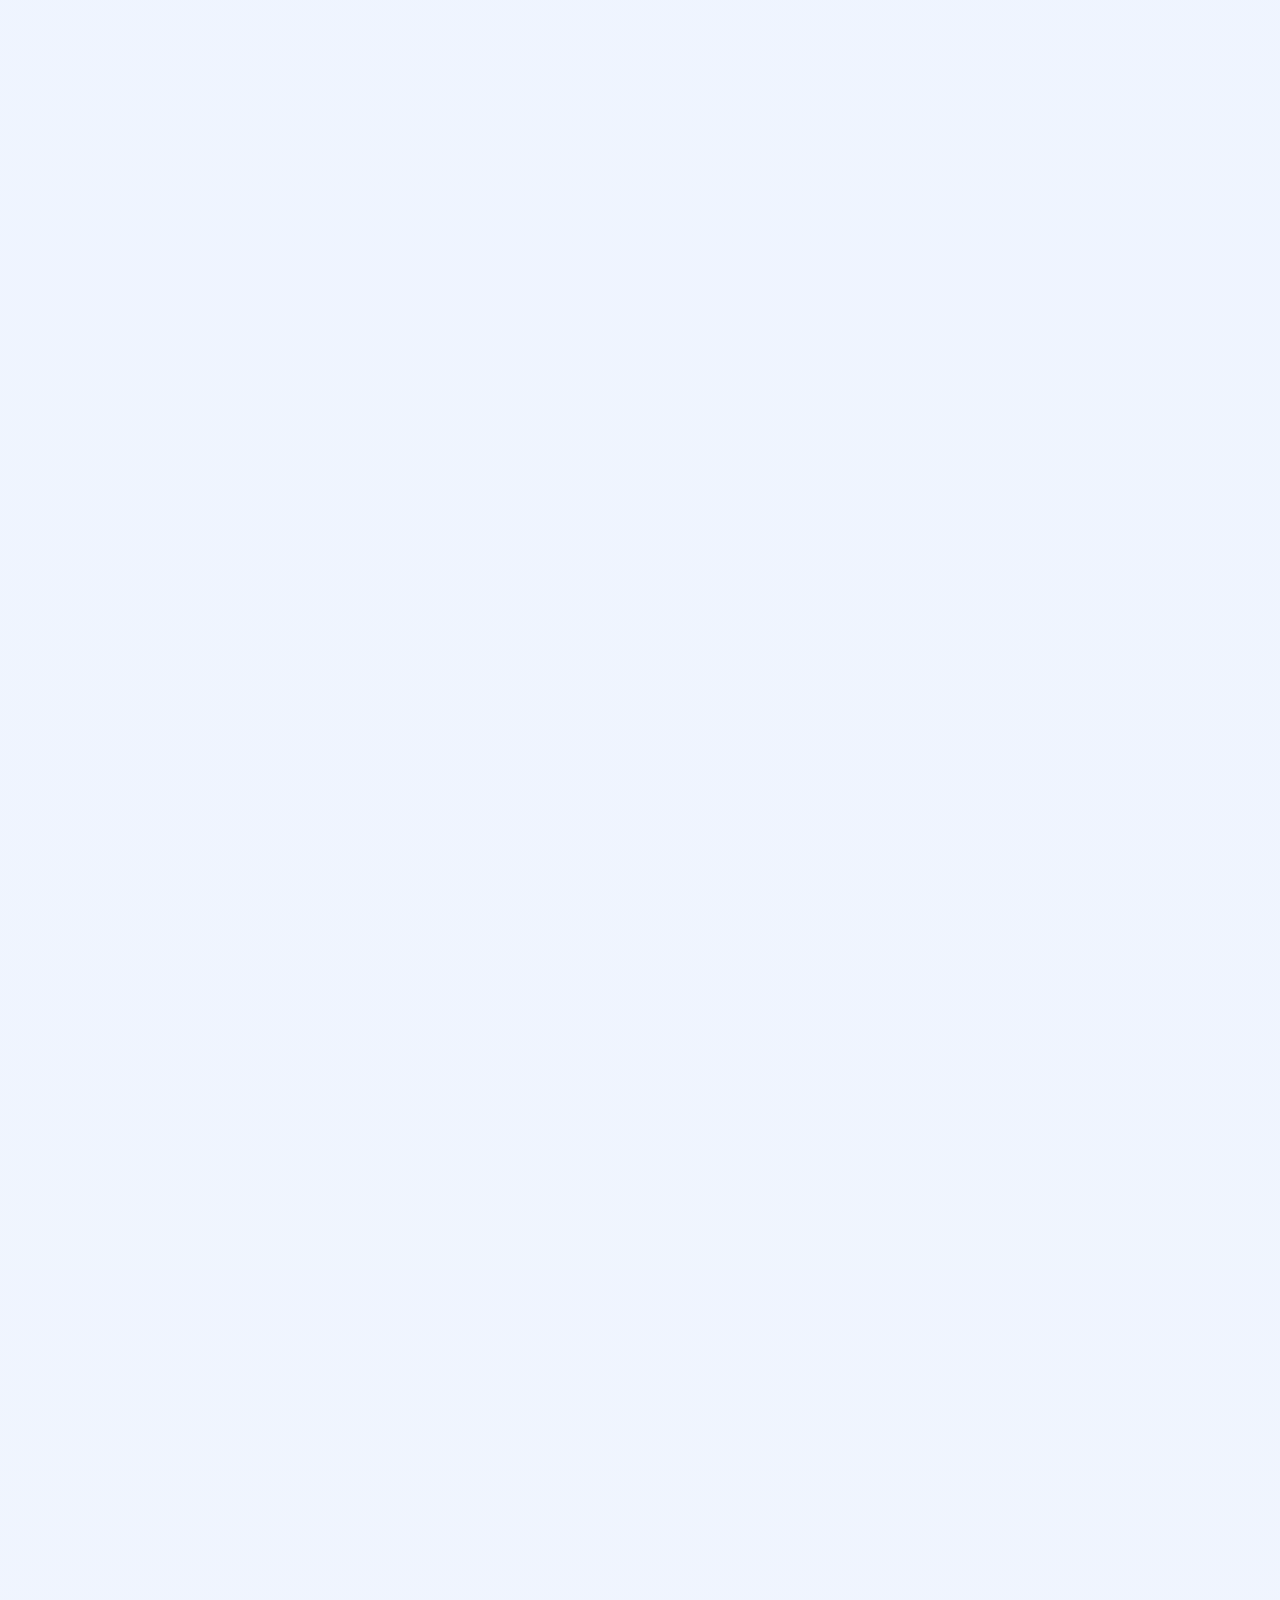
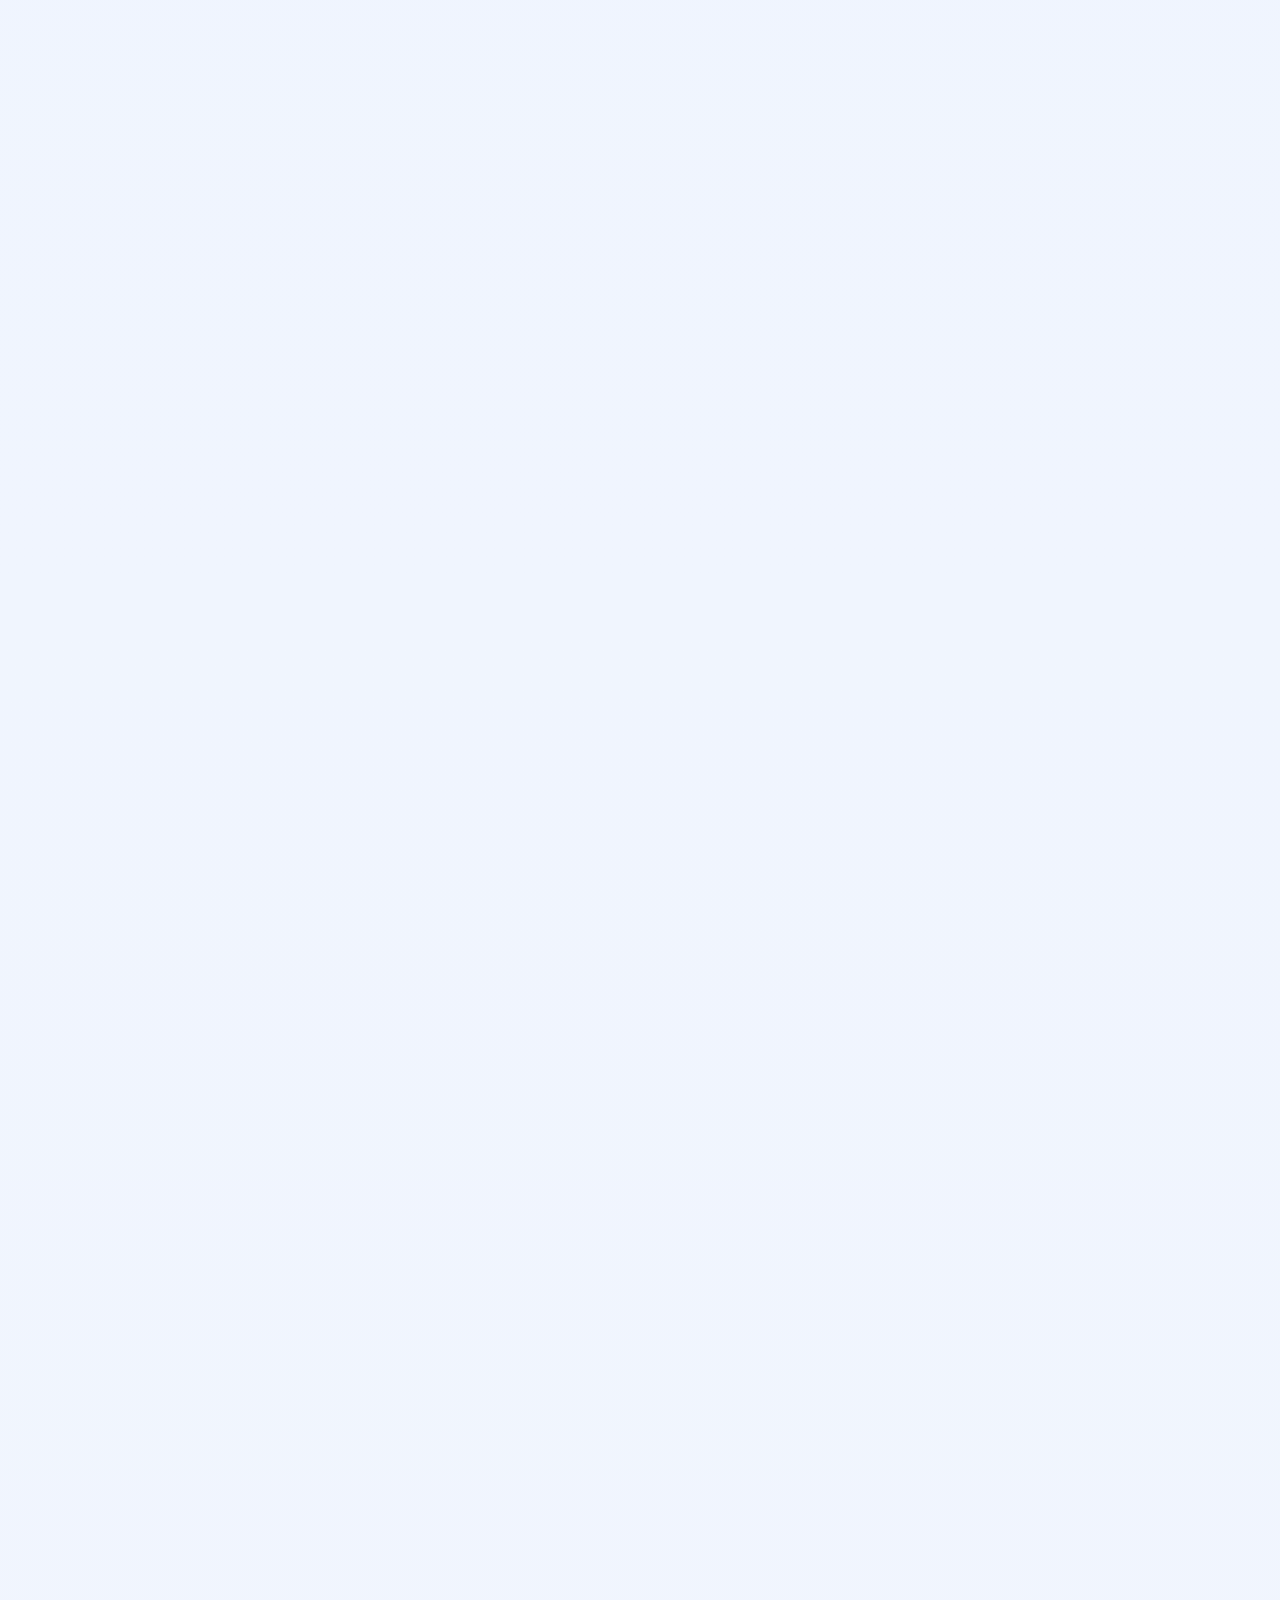
==== commit d936c1ee: "Stabilize guide anchor navigation" ====
--- a/guide.html
+++ b/guide.html
@@ -172,7 +172,7 @@
 
           <figure class="media-card">
             <button class="zoomable-image" type="button" data-zoom-src="assets/guide-images/01-base-url-config.png" data-zoom-title="图 1：在 CCS 中修改 API 请求地址" data-zoom-alt="在 CCS 中修改 API 请求地址">
-              <img src="assets/guide-images/01-base-url-config.png" alt="在 CCS 中修改 API 请求地址" loading="lazy" />
+              <img src="assets/guide-images/01-base-url-config.png" alt="在 CCS 中修改 API 请求地址" loading="lazy" width="910" height="639" />
             </button>
             <figcaption>图 1：在 CCS 的 API 请求地址里改成国内加速域名即可。</figcaption>
           </figure>
@@ -196,7 +196,7 @@
             <div class="link-chip">https://wuzuapi.com/redeem</div>
             <figure class="media-card">
               <button class="zoomable-image" type="button" data-zoom-src="assets/guide-images/02-redeem-code.png" data-zoom-title="图 2：兑换码兑换页面" data-zoom-alt="兑换码兑换页面">
-                <img src="assets/guide-images/02-redeem-code.png" alt="兑换码兑换页面" loading="lazy" />
+                <img src="assets/guide-images/02-redeem-code.png" alt="兑换码兑换页面" loading="lazy" width="1929" height="1040" />
               </button>
               <figcaption>图 2：输入购买的兑换码进行兑换。</figcaption>
             </figure>
@@ -220,7 +220,7 @@
                 </div>
                 <figure class="media-card">
                   <button class="zoomable-image" type="button" data-zoom-src="assets/guide-images/03-create-api-key.png" data-zoom-title="图 3：创建 API 密钥" data-zoom-alt="创建 API 密钥">
-                    <img src="assets/guide-images/03-create-api-key.png" alt="创建 API 密钥" loading="lazy" />
+                    <img src="assets/guide-images/03-create-api-key.png" alt="创建 API 密钥" loading="lazy" width="1929" height="1040" />
                   </button>
                   <figcaption>图 3：创建 API 密钥。</figcaption>
                 </figure>
@@ -235,7 +235,7 @@
                 </div>
                 <figure class="media-card">
                   <button class="zoomable-image" type="button" data-zoom-src="assets/guide-images/04-select-group.png" data-zoom-title="图 4：选择分组" data-zoom-alt="选择分组">
-                    <img src="assets/guide-images/04-select-group.png" alt="选择分组" loading="lazy" />
+                    <img src="assets/guide-images/04-select-group.png" alt="选择分组" loading="lazy" width="575" height="684" />
                   </button>
                   <figcaption>图 4：分组一定要选自己的订阅分组。</figcaption>
                 </figure>
@@ -277,7 +277,7 @@
                 </div>
                 <figure class="media-card">
                   <button class="zoomable-image" type="button" data-zoom-src="assets/guide-images/05-choose-cli-tool.png" data-zoom-title="图 5：选择需要使用的 cli 工具" data-zoom-alt="选择需要使用的 cli 工具">
-                    <img src="assets/guide-images/05-choose-cli-tool.png" alt="选择需要使用的 cli 工具" loading="lazy" />
+                    <img src="assets/guide-images/05-choose-cli-tool.png" alt="选择需要使用的 cli 工具" loading="lazy" width="1559" height="902" />
                   </button>
                   <figcaption>图 5：先选择自己系统对应的 CCS 安装包。</figcaption>
                 </figure>
@@ -291,7 +291,7 @@
                 </div>
                 <figure class="media-card">
                   <button class="zoomable-image" type="button" data-zoom-src="assets/guide-images/06-import-ccs-from-key-page.png" data-zoom-title="图 6：在网站 key 页面使用导入 ccs 功能" data-zoom-alt="在网站 key 页面使用导入 ccs 功能">
-                    <img src="assets/guide-images/06-import-ccs-from-key-page.png" alt="在网站 key 页面使用导入 ccs 功能" loading="lazy" />
+                    <img src="assets/guide-images/06-import-ccs-from-key-page.png" alt="在网站 key 页面使用导入 ccs 功能" loading="lazy" width="1929" height="1040" />
                   </button>
                   <figcaption>图 6：在网站 key 页面使用导入 ccs 功能。</figcaption>
                 </figure>
@@ -305,7 +305,7 @@
                 </div>
                 <figure class="media-card">
                   <button class="zoomable-image" type="button" data-zoom-src="assets/guide-images/07-open-import-dialog.png" data-zoom-title="图 7：弹出点击打开" data-zoom-alt="弹出点击打开">
-                    <img src="assets/guide-images/07-open-import-dialog.png" alt="弹出点击打开" loading="lazy" />
+                    <img src="assets/guide-images/07-open-import-dialog.png" alt="弹出点击打开" loading="lazy" width="528" height="242" />
                   </button>
                   <figcaption>图 7：弹出后点击打开 CC Switch。</figcaption>
                 </figure>
@@ -319,7 +319,7 @@
                 </div>
                 <figure class="media-card">
                   <button class="zoomable-image" type="button" data-zoom-src="assets/guide-images/08-enable-import.png" data-zoom-title="图 8：启用即可" data-zoom-alt="启用即可">
-                    <img src="assets/guide-images/08-enable-import.png" alt="启用即可" loading="lazy" />
+                    <img src="assets/guide-images/08-enable-import.png" alt="启用即可" loading="lazy" width="870" height="114" />
                   </button>
                   <figcaption>图 8：导入后点击启用。</figcaption>
                 </figure>
@@ -355,7 +355,7 @@
                 </div>
                 <figure class="media-card">
                   <button class="zoomable-image" type="button" data-zoom-src="assets/guide-images/09-open-ccs-config.png" data-zoom-title="图 9：打开 CCS 并点击需要修改的配置" data-zoom-alt="打开 CCS 并点击需要修改的配置">
-                    <img src="assets/guide-images/09-open-ccs-config.png" alt="打开 CCS 并点击需要修改的配置" loading="lazy" />
+                    <img src="assets/guide-images/09-open-ccs-config.png" alt="打开 CCS 并点击需要修改的配置" loading="lazy" width="916" height="639" />
                   </button>
                   <figcaption>图 9：进入 CCS 后点击需要修改的配置。</figcaption>
                 </figure>
@@ -369,7 +369,7 @@
                 </div>
                 <figure class="media-card">
                   <button class="zoomable-image" type="button" data-zoom-src="assets/guide-images/10-change-model-name.png" data-zoom-title="图 10：将模型改成 gpt-5.4" data-zoom-alt="将模型改成 gpt-5.4">
-                    <img src="assets/guide-images/10-change-model-name.png" alt="将模型改成 gpt-5.4" loading="lazy" />
+                    <img src="assets/guide-images/10-change-model-name.png" alt="将模型改成 gpt-5.4" loading="lazy" width="916" height="639" />
                   </button>
                   <figcaption>图 10：进入之后，在模型名称处将模型改成 gpt-5.4。</figcaption>
                 </figure>
@@ -446,7 +446,7 @@
             </div>
             <figure class="media-card">
               <button class="zoomable-image" type="button" data-zoom-src="assets/guide-images/11-gpt-image-2-overview.png" data-zoom-title="图 11：GPT IMAGE 2 使用总览" data-zoom-alt="GPT IMAGE 2 使用总览">
-                <img src="assets/guide-images/11-gpt-image-2-overview.png" alt="GPT IMAGE 2 使用总览" loading="lazy" />
+                <img src="assets/guide-images/11-gpt-image-2-overview.png" alt="GPT IMAGE 2 使用总览" loading="lazy" width="859" height="563" />
               </button>
               <figcaption>图 11：可以网页直接使用，也可以导入 codex 的 skill 技能使用 GPT IMAGE 2。</figcaption>
             </figure>
@@ -462,7 +462,7 @@
             </div>
             <figure class="media-card">
               <button class="zoomable-image" type="button" data-zoom-src="assets/guide-images/12-unzip-skill-to-codex-skills.png" data-zoom-title="图 12：将 skill 解压到 .codex/skills" data-zoom-alt="将 skill 解压到 .codex/skills">
-                <img src="assets/guide-images/12-unzip-skill-to-codex-skills.png" alt="将 skill 解压到 .codex/skills" loading="lazy" />
+                <img src="assets/guide-images/12-unzip-skill-to-codex-skills.png" alt="将 skill 解压到 .codex/skills" loading="lazy" width="1038" height="3912" />
               </button>
               <figcaption>图 12：以下是傻瓜式教程，先把 skill 解压到 `.codex/skills` 目录。</figcaption>
             </figure>
@@ -478,7 +478,7 @@
             </div>
             <figure class="media-card">
               <button class="zoomable-image" type="button" data-zoom-src="assets/guide-images/13-configure-image-key.png" data-zoom-title="图 13：配置 GPT IMAGE 2 的 key" data-zoom-alt="配置 GPT IMAGE 2 的 key">
-                <img src="assets/guide-images/13-configure-image-key.png" alt="配置 GPT IMAGE 2 的 key" loading="lazy" />
+                <img src="assets/guide-images/13-configure-image-key.png" alt="配置 GPT IMAGE 2 的 key" loading="lazy" width="1440" height="4171" />
               </button>
               <figcaption>图 13：解压之后，配置你的生图 key。</figcaption>
             </figure>
@@ -495,7 +495,7 @@
             </div>
             <figure class="media-card">
               <button class="zoomable-image" type="button" data-zoom-src="assets/guide-images/14-open-gpt-image-2-skill-or-web.png" data-zoom-title="图 14：启用 Skill 或直接使用网页版" data-zoom-alt="启用 Skill 或直接使用网页版">
-                <img src="assets/guide-images/14-open-gpt-image-2-skill-or-web.png" alt="启用 Skill 或直接使用网页版" loading="lazy" />
+                <img src="assets/guide-images/14-open-gpt-image-2-skill-or-web.png" alt="启用 Skill 或直接使用网页版" loading="lazy" width="597" height="352" />
               </button>
               <figcaption>图 14：使用 `$` 命令选择生图技能，或者直接双击启用网页版。</figcaption>
             </figure>
@@ -518,7 +518,7 @@
               </div>
               <figure class="media-card">
                 <button class="zoomable-image" type="button" data-zoom-src="assets/guide-images/15-opencode-use-secret-key.png" data-zoom-title="图 15：点击使用密钥" data-zoom-alt="点击使用密钥">
-                  <img src="assets/guide-images/15-opencode-use-secret-key.png" alt="点击使用密钥" loading="lazy" />
+                  <img src="assets/guide-images/15-opencode-use-secret-key.png" alt="点击使用密钥" loading="lazy" width="1899" height="420" />
                 </button>
                 <figcaption>图 15：点击使用密钥。</figcaption>
               </figure>
@@ -532,7 +532,7 @@
               </div>
               <figure class="media-card">
                 <button class="zoomable-image" type="button" data-zoom-src="assets/guide-images/16-opencode-find-entry.png" data-zoom-title="图 16：找到 opencode" data-zoom-alt="找到 opencode">
-                  <img src="assets/guide-images/16-opencode-find-entry.png" alt="找到 opencode" loading="lazy" />
+                  <img src="assets/guide-images/16-opencode-find-entry.png" alt="找到 opencode" loading="lazy" width="901" height="660" />
                 </button>
                 <figcaption>图 16：找到 opencode。</figcaption>
               </figure>
@@ -546,7 +546,7 @@
               </div>
               <figure class="media-card">
                 <button class="zoomable-image" type="button" data-zoom-src="assets/guide-images/17-opencode-copy-json.png" data-zoom-title="图 17：复制完整 json" data-zoom-alt="复制完整 json">
-                  <img src="assets/guide-images/17-opencode-copy-json.png" alt="复制完整 json" loading="lazy" />
+                  <img src="assets/guide-images/17-opencode-copy-json.png" alt="复制完整 json" loading="lazy" width="912" height="399" />
                 </button>
                 <figcaption>图 17：直接复制完好的 json。</figcaption>
               </figure>
@@ -560,7 +560,7 @@
               </div>
               <figure class="media-card">
                 <button class="zoomable-image" type="button" data-zoom-src="assets/guide-images/18-ccswitch-add-provider.png" data-zoom-title="图 18：点击添加供应商" data-zoom-alt="点击添加供应商">
-                  <img src="assets/guide-images/18-ccswitch-add-provider.png" alt="点击添加供应商" loading="lazy" />
+                  <img src="assets/guide-images/18-ccswitch-add-provider.png" alt="点击添加供应商" loading="lazy" width="916" height="639" />
                 </button>
                 <figcaption>图 18：打开 ccswich，找到 opencode，点击添加供应商。</figcaption>
               </figure>
@@ -574,7 +574,7 @@
               </div>
               <figure class="media-card">
                 <button class="zoomable-image" type="button" data-zoom-src="assets/guide-images/19-use-custom-config.png" data-zoom-title="图 19：使用自定义配置" data-zoom-alt="使用自定义配置">
-                  <img src="assets/guide-images/19-use-custom-config.png" alt="使用自定义配置" loading="lazy" />
+                  <img src="assets/guide-images/19-use-custom-config.png" alt="使用自定义配置" loading="lazy" width="916" height="639" />
                 </button>
                 <figcaption>图 19：使用自定义配置。</figcaption>
               </figure>
@@ -589,13 +589,13 @@
               <div class="dual-media-grid">
                 <figure class="media-card">
                   <button class="zoomable-image" type="button" data-zoom-src="assets/guide-images/20-paste-json-content-1.png" data-zoom-title="图 20：粘贴 json 的第一步" data-zoom-alt="粘贴 json 的第一步">
-                    <img src="assets/guide-images/20-paste-json-content-1.png" alt="粘贴 json 的第一步" loading="lazy" />
+                    <img src="assets/guide-images/20-paste-json-content-1.png" alt="粘贴 json 的第一步" loading="lazy" width="916" height="639" />
                   </button>
                   <figcaption>图 20：先拉到最下面，删除原有内容。</figcaption>
                 </figure>
                 <figure class="media-card">
                   <button class="zoomable-image" type="button" data-zoom-src="assets/guide-images/21-paste-json-content-2.png" data-zoom-title="图 21：粘贴 json 的第二步" data-zoom-alt="粘贴 json 的第二步">
-                    <img src="assets/guide-images/21-paste-json-content-2.png" alt="粘贴 json 的第二步" loading="lazy" />
+                    <img src="assets/guide-images/21-paste-json-content-2.png" alt="粘贴 json 的第二步" loading="lazy" width="637" height="144" />
                   </button>
                   <figcaption>图 21：把刚刚复制的内容完整粘贴进去。</figcaption>
                 </figure>
@@ -610,7 +610,7 @@
               </div>
               <figure class="media-card">
                 <button class="zoomable-image" type="button" data-zoom-src="assets/guide-images/22-provider-name-wuzu-api.png" data-zoom-title="图 22：填写标识 wuzu-API" data-zoom-alt="填写标识 wuzu-API">
-                  <img src="assets/guide-images/22-provider-name-wuzu-api.png" alt="填写标识 wuzu-API" loading="lazy" />
+                  <img src="assets/guide-images/22-provider-name-wuzu-api.png" alt="填写标识 wuzu-API" loading="lazy" width="916" height="639" />
                 </button>
                 <figcaption>图 22：填写标识：wuzu-API。</figcaption>
               </figure>
@@ -624,7 +624,7 @@
               </div>
               <figure class="media-card">
                 <button class="zoomable-image" type="button" data-zoom-src="assets/guide-images/23-configure-baseurl-and-key.png" data-zoom-title="图 23：配置 baseurl 和 key" data-zoom-alt="配置 baseurl 和 key">
-                  <img src="assets/guide-images/23-configure-baseurl-and-key.png" alt="配置 baseurl 和 key" loading="lazy" />
+                  <img src="assets/guide-images/23-configure-baseurl-and-key.png" alt="配置 baseurl 和 key" loading="lazy" width="916" height="639" />
                 </button>
                 <figcaption>图 23：配置 baseurl + key。</figcaption>
               </figure>
@@ -638,7 +638,7 @@
               </div>
               <figure class="media-card">
                 <button class="zoomable-image" type="button" data-zoom-src="assets/guide-images/24-configure-model-gpt-5.4.png" data-zoom-title="图 24：配置模型为 GPT-5.4" data-zoom-alt="配置模型为 GPT-5.4">
-                  <img src="assets/guide-images/24-configure-model-gpt-5.4.png" alt="配置模型为 GPT-5.4" loading="lazy" />
+                  <img src="assets/guide-images/24-configure-model-gpt-5.4.png" alt="配置模型为 GPT-5.4" loading="lazy" width="848" height="157" />
                 </button>
                 <figcaption>图 24：配置模型为 GPT-5.4。</figcaption>
               </figure>
@@ -652,7 +652,7 @@
               </div>
               <figure class="media-card">
                 <button class="zoomable-image" type="button" data-zoom-src="assets/guide-images/25-confirm-add-provider.png" data-zoom-title="图 25：点击添加即可" data-zoom-alt="点击添加即可">
-                  <img src="assets/guide-images/25-confirm-add-provider.png" alt="点击添加即可" loading="lazy" />
+                  <img src="assets/guide-images/25-confirm-add-provider.png" alt="点击添加即可" loading="lazy" width="916" height="639" />
                 </button>
                 <figcaption>图 25：点击添加即可。</figcaption>
               </figure>
--- a/assets/guide.css
+++ b/assets/guide.css
@@ -1,22 +1,29 @@
 :root {
   color-scheme: light;
-  --bg: #f4efe8;
-  --bg-strong: #f8f3ec;
-  --surface: rgba(255, 252, 247, 0.96);
-  --surface-strong: #fffdf9;
-  --surface-muted: #faf5ee;
-  --text: #1d1a16;
-  --text-soft: #5c5147;
-  --line: rgba(123, 91, 58, 0.14);
-  --line-strong: rgba(123, 91, 58, 0.24);
-  --accent: #c5651d;
-  --accent-deep: #8f4212;
-  --accent-soft: rgba(197, 101, 29, 0.12);
-  --danger: #a5284b;
-  --danger-soft: rgba(165, 40, 75, 0.1);
-  --success-soft: rgba(38, 131, 88, 0.12);
-  --shadow: 0 18px 44px rgba(53, 34, 17, 0.08);
-  --shadow-strong: 0 30px 70px rgba(32, 22, 14, 0.18);
+  --bg: #f6f8fb;
+  --bg-strong: #eef4ff;
+  --surface: rgba(255, 255, 255, 0.96);
+  --surface-strong: #ffffff;
+  --surface-muted: #f1f5f9;
+  --text: #111827;
+  --text-soft: #526071;
+  --line: rgba(15, 23, 42, 0.1);
+  --line-strong: rgba(37, 99, 235, 0.22);
+  --accent: #2563eb;
+  --accent-deep: #1d4ed8;
+  --accent-soft: rgba(37, 99, 235, 0.1);
+  --cyan: #0891b2;
+  --cyan-deep: #0e7490;
+  --cyan-soft: rgba(8, 145, 178, 0.11);
+  --success: #059669;
+  --success-soft: rgba(5, 150, 105, 0.11);
+  --warning: #d97706;
+  --warning-soft: rgba(217, 119, 6, 0.12);
+  --danger: #dc2626;
+  --danger-deep: #b91c1c;
+  --danger-soft: rgba(220, 38, 38, 0.1);
+  --shadow: 0 12px 34px rgba(15, 23, 42, 0.07);
+  --shadow-strong: 0 24px 64px rgba(15, 23, 42, 0.22);
   --shell: 1260px;
   --header-offset: 110px;
   font-family: "Microsoft YaHei", "PingFang SC", "Noto Sans SC", sans-serif;
@@ -27,14 +34,15 @@
 }
 
 html {
-  scroll-behavior: smooth;
+  scroll-behavior: auto;
+  scroll-padding-top: calc(var(--header-offset) + 18px);
 }
 
 body {
   margin: 0;
   color: var(--text);
   background:
-    linear-gradient(180deg, #fcf8f2 0%, var(--bg) 100%);
+    linear-gradient(180deg, #f8fafc 0%, var(--bg-strong) 42%, var(--bg) 100%);
 }
 
 body.modal-open {
@@ -44,6 +52,7 @@
 img {
   display: block;
   max-width: 100%;
+  height: auto;
 }
 
 a {
@@ -64,8 +73,8 @@
 }
 
 .contact-banner {
-  background: linear-gradient(90deg, #8e1f3f 0%, #c4465f 100%);
-  color: #fff8fb;
+  background: linear-gradient(100deg, #0f766e 0%, #2563eb 58%, #1d4ed8 100%);
+  color: #f8fafc;
   border-bottom: 1px solid rgba(255, 255, 255, 0.12);
 }
 
@@ -90,7 +99,7 @@
 
 .contact-banner-copy span {
   font-size: 14px;
-  color: rgba(255, 248, 251, 0.9);
+  color: rgba(248, 250, 252, 0.9);
 }
 
 .group-entry-row {
@@ -123,7 +132,7 @@
 
 .contact-inline-link:hover,
 .contact-inline-link:focus-visible {
-  color: #fffdf9;
+  color: #ffffff;
   outline: none;
 }
 
@@ -154,8 +163,8 @@
   top: 0;
   z-index: 50;
   backdrop-filter: blur(16px);
-  background: rgba(252, 248, 242, 0.92);
-  border-bottom: 1px solid rgba(123, 91, 58, 0.08);
+  background: rgba(248, 250, 252, 0.9);
+  border-bottom: 1px solid rgba(15, 23, 42, 0.08);
 }
 
 .page-header-inner {
@@ -182,7 +191,7 @@
   font-size: 20px;
   font-weight: 800;
   color: #fff;
-  background: linear-gradient(135deg, var(--accent-deep), var(--accent));
+  background: linear-gradient(135deg, var(--accent), var(--cyan));
   box-shadow: var(--shadow);
 }
 
@@ -221,7 +230,7 @@
 
 .top-nav a:hover,
 .top-nav a:focus-visible {
-  background: rgba(255, 255, 255, 0.92);
+  background: rgba(255, 255, 255, 0.96);
   color: var(--text);
   transform: translateY(-1px);
   outline: none;
@@ -229,14 +238,14 @@
 
 .scroll-progress {
   height: 3px;
-  background: rgba(123, 91, 58, 0.08);
+  background: rgba(15, 23, 42, 0.08);
 }
 
 .scroll-progress span {
   display: block;
   width: 0;
   height: 100%;
-  background: linear-gradient(90deg, var(--accent), var(--danger));
+  background: linear-gradient(90deg, var(--cyan), var(--accent), var(--success));
   transition: width 120ms linear;
 }
 
@@ -262,7 +271,7 @@
 }
 
 .intro-copy {
-  border-radius: 28px;
+  border-radius: 20px;
   padding: 34px;
   background: var(--surface);
 }
@@ -323,13 +332,13 @@
 .secondary-button:hover,
 .secondary-button:focus-visible {
   transform: translateY(-1px);
-  box-shadow: 0 14px 28px rgba(53, 34, 17, 0.12);
+  box-shadow: 0 14px 30px rgba(15, 23, 42, 0.12);
   outline: none;
 }
 
 .primary-button {
-  background: linear-gradient(135deg, var(--accent), var(--accent-deep));
-  color: #fffdf9;
+  background: linear-gradient(135deg, var(--accent), var(--cyan-deep));
+  color: #ffffff;
 }
 
 .secondary-button {
@@ -339,18 +348,18 @@
 }
 
 .intro-highlights {
-  border-radius: 28px;
+  border-radius: 20px;
   padding: 18px;
-  background: rgba(255, 252, 247, 0.9);
+  background: rgba(255, 255, 255, 0.88);
   display: grid;
   gap: 12px;
 }
 
 .focus-card {
-  border-radius: 20px;
+  border-radius: 16px;
   padding: 20px;
-  background: #fffdfa;
-  border: 1px solid rgba(123, 91, 58, 0.12);
+  background: #ffffff;
+  border: 1px solid var(--line);
 }
 
 .focus-card h2 {
@@ -371,10 +380,10 @@
 }
 
 .mini-alert {
-  border-radius: 16px;
+  border-radius: 12px;
   padding: 14px 16px;
-  border: 1px solid rgba(123, 91, 58, 0.12);
-  background: rgba(255, 255, 255, 0.88);
+  border: 1px solid var(--line);
+  background: rgba(255, 255, 255, 0.92);
   display: grid;
   gap: 6px;
 }
@@ -391,25 +400,25 @@
 }
 
 .mini-alert-danger {
-  background: linear-gradient(180deg, rgba(165, 40, 75, 0.12), rgba(255, 248, 250, 0.96));
-  border-color: rgba(165, 40, 75, 0.2);
-  color: #7a2038;
+  background: linear-gradient(180deg, rgba(220, 38, 38, 0.1), rgba(255, 255, 255, 0.96));
+  border-color: rgba(220, 38, 38, 0.22);
+  color: #991b1b;
 }
 
 .mini-alert-warning {
-  background: linear-gradient(180deg, rgba(197, 101, 29, 0.12), rgba(255, 250, 245, 0.96));
-  border-color: rgba(197, 101, 29, 0.18);
-  color: var(--accent-deep);
+  background: linear-gradient(180deg, rgba(217, 119, 6, 0.12), rgba(255, 255, 255, 0.96));
+  border-color: rgba(217, 119, 6, 0.22);
+  color: #92400e;
 }
 
 .focus-card-hot {
-  background: linear-gradient(135deg, rgba(165, 40, 75, 0.97), rgba(197, 70, 95, 0.95));
+  background: linear-gradient(135deg, #0f766e 0%, #2563eb 100%);
   color: #fff;
 }
 
 .focus-card-hot p,
 .focus-card-hot small {
-  color: rgba(255, 248, 251, 0.92);
+  color: rgba(248, 250, 252, 0.92);
 }
 
 .group-card-row {
@@ -443,7 +452,7 @@
 
 .focus-link:hover,
 .focus-link:focus-visible {
-  color: #fffdf9;
+  color: #ffffff;
   outline: none;
 }
 
@@ -460,13 +469,13 @@
 .domain-pill {
   min-height: 42px;
   padding: 12px 14px;
-  border-radius: 14px;
+  border-radius: 12px;
   display: flex;
   flex-direction: column;
   align-items: flex-start;
   justify-content: center;
   gap: 4px;
-  border: 1px solid rgba(123, 91, 58, 0.12);
+  border: 1px solid var(--line);
   font-size: 14px;
   font-weight: 800;
   line-height: 1.6;
@@ -493,14 +502,15 @@
 }
 
 .domain-pill-accent {
-  background: rgba(197, 101, 29, 0.12);
-  color: var(--accent-deep);
+  background: var(--cyan-soft);
+  border-color: rgba(8, 145, 178, 0.22);
+  color: #155e75;
 }
 
 .domain-pill-danger {
-  background: rgba(165, 40, 75, 0.12);
-  border-color: rgba(165, 40, 75, 0.18);
-  color: #7a2038;
+  background: var(--danger-soft);
+  border-color: rgba(220, 38, 38, 0.22);
+  color: #991b1b;
 }
 
 .doc-layout {
@@ -508,7 +518,7 @@
   grid-template-columns: 272px minmax(0, 1fr);
   gap: 24px;
   align-items: start;
-  padding-bottom: 46px;
+  padding-bottom: max(46px, 34vh);
 }
 
 .doc-toc {
@@ -517,9 +527,11 @@
 }
 
 .toc-panel {
-  border-radius: 26px;
+  max-height: calc(100vh - var(--header-offset) - 24px);
+  overflow-y: auto;
+  border-radius: 18px;
   padding: 20px;
-  background: rgba(255, 252, 247, 0.88);
+  background: rgba(255, 255, 255, 0.92);
   display: grid;
   gap: 18px;
 }
@@ -567,7 +579,7 @@
 }
 
 .doc-section {
-  border-radius: 30px;
+  border-radius: 20px;
   padding: 30px;
   background: var(--surface);
   scroll-margin-top: calc(var(--header-offset) + 20px);
@@ -609,9 +621,9 @@
 .link-block,
 .doc-link-panel,
 .download-inline {
-  border-radius: 22px;
+  border-radius: 16px;
   padding: 18px 20px;
-  border: 1px solid rgba(123, 91, 58, 0.12);
+  border: 1px solid var(--line);
   background: var(--surface-strong);
 }
 
@@ -638,16 +650,17 @@
 }
 
 .callout-block-strong {
-  background: linear-gradient(180deg, rgba(255, 243, 230, 0.98), rgba(255, 252, 247, 0.98));
+  background: linear-gradient(180deg, rgba(8, 145, 178, 0.1), rgba(255, 255, 255, 0.98));
+  border-color: rgba(8, 145, 178, 0.2);
 }
 
 .callout-block-danger {
-  background: linear-gradient(180deg, rgba(165, 40, 75, 0.12), rgba(255, 248, 250, 0.98));
-  border-color: rgba(165, 40, 75, 0.22);
+  background: linear-gradient(180deg, rgba(220, 38, 38, 0.1), rgba(255, 255, 255, 0.98));
+  border-color: rgba(220, 38, 38, 0.24);
 }
 
 .callout-block-danger p {
-  color: #731f35;
+  color: #991b1b;
   font-weight: 700;
 }
 
@@ -656,25 +669,25 @@
   min-height: 42px;
   padding: 0 16px;
   margin-top: 12px;
-  border-radius: 14px;
-  display: inline-flex;
-  align-items: center;
-  background: var(--danger-soft);
-  color: #701d33;
+  border-radius: 12px;
+  display: inline-flex;
+  align-items: center;
+  background: var(--success-soft);
+  color: #047857;
   font-size: 14px;
   font-weight: 800;
 }
 
 .step-card {
   margin-top: 20px;
-  border-radius: 26px;
+  border-radius: 18px;
   padding: 22px;
   background: var(--surface-strong);
 }
 
 .step-card-warning {
-  background: linear-gradient(180deg, rgba(165, 40, 75, 0.08), rgba(255, 252, 247, 0.98));
-  border-color: rgba(165, 40, 75, 0.18);
+  background: linear-gradient(180deg, rgba(220, 38, 38, 0.08), rgba(255, 255, 255, 0.98));
+  border-color: rgba(220, 38, 38, 0.2);
 }
 
 .step-card-head {
@@ -692,18 +705,18 @@
 .step-no {
   width: 42px;
   height: 42px;
-  border-radius: 14px;
+  border-radius: 12px;
   flex: 0 0 auto;
   display: grid;
   place-items: center;
   font-size: 18px;
   font-weight: 800;
   color: #fff;
-  background: linear-gradient(135deg, var(--accent), var(--accent-deep));
+  background: linear-gradient(135deg, var(--accent), var(--cyan-deep));
 }
 
 .step-no-warning {
-  background: linear-gradient(135deg, #a5284b, #cf5878);
+  background: linear-gradient(135deg, var(--danger), var(--danger-deep));
 }
 
 .link-chip {
@@ -711,11 +724,11 @@
   min-height: 44px;
   padding: 0 16px;
   margin-top: 14px;
-  border-radius: 14px;
-  display: inline-flex;
-  align-items: center;
-  background: #241d18;
-  color: #fff8f2;
+  border-radius: 12px;
+  display: inline-flex;
+  align-items: center;
+  background: #0f172a;
+  color: #e0f2fe;
   font-family: Consolas, "SFMono-Regular", monospace;
   overflow-x: auto;
 }
@@ -729,7 +742,7 @@
 
 .mini-step,
 .flow-step {
-  border-radius: 22px;
+  border-radius: 16px;
   padding: 18px;
   background: var(--surface-muted);
 }
@@ -755,7 +768,7 @@
 }
 
 .link-block a {
-  color: var(--accent-deep);
+  color: var(--accent);
   word-break: break-all;
 }
 
@@ -774,7 +787,7 @@
   display: inline-flex;
   align-items: center;
   background: rgba(255, 255, 255, 0.94);
-  border: 1px solid rgba(123, 91, 58, 0.14);
+  border: 1px solid var(--line);
   font-family: Consolas, "SFMono-Regular", monospace;
   font-size: 14px;
 }
@@ -789,9 +802,9 @@
 .file-chips > a:hover,
 .file-chips > a:focus-visible {
   transform: translateY(-1px);
-  box-shadow: 0 10px 20px rgba(53, 34, 17, 0.08);
-  border-color: rgba(123, 91, 58, 0.22);
-  background: #fffdfa;
+  box-shadow: 0 10px 22px rgba(15, 23, 42, 0.1);
+  border-color: var(--line-strong);
+  background: #ffffff;
   outline: none;
 }
 
@@ -802,8 +815,8 @@
   display: inline-flex;
   align-items: center;
   justify-content: center;
-  background: linear-gradient(135deg, var(--accent), var(--accent-deep));
-  color: #fffdf9;
+  background: linear-gradient(135deg, var(--accent), var(--cyan-deep));
+  color: #ffffff;
   font-size: 12px;
   font-weight: 800;
   flex: 0 0 auto;
@@ -833,11 +846,11 @@
 .repeat-reminder span {
   min-height: 48px;
   padding: 0 16px;
-  border-radius: 14px;
+  border-radius: 12px;
   display: inline-flex;
   align-items: center;
   background: var(--danger-soft);
-  color: #6f1f35;
+  color: #991b1b;
   font-size: 15px;
   font-weight: 800;
 }
@@ -862,11 +875,11 @@
 
 .media-card {
   margin: 14px 0 0;
-  border-radius: 22px;
+  border-radius: 16px;
   padding: 16px;
-  border: 1px solid rgba(123, 91, 58, 0.12);
-  background: #fffdfa;
-  box-shadow: 0 12px 28px rgba(53, 34, 17, 0.06);
+  border: 1px solid var(--line);
+  background: #ffffff;
+  box-shadow: 0 10px 24px rgba(15, 23, 42, 0.06);
 }
 
 .media-card figcaption {
@@ -880,14 +893,14 @@
   padding: 0;
   border: 0;
   background: transparent;
-  border-radius: 18px;
+  border-radius: 12px;
   overflow: hidden;
   cursor: zoom-in;
 }
 
 .zoomable-image img {
   width: 100%;
-  border-radius: 18px;
+  border-radius: 12px;
   transition: transform 260ms ease, filter 260ms ease;
 }
 
@@ -901,8 +914,8 @@
   border-radius: 999px;
   display: inline-flex;
   align-items: center;
-  background: rgba(20, 16, 13, 0.78);
-  color: #fffdf9;
+  background: rgba(15, 23, 42, 0.78);
+  color: #f8fafc;
   font-size: 12px;
   font-weight: 800;
   opacity: 0.94;
@@ -924,7 +937,7 @@
 }
 
 .download-card {
-  border-radius: 24px;
+  border-radius: 16px;
   padding: 20px;
   background: var(--surface-strong);
   display: grid;
@@ -958,7 +971,7 @@
   width: min(1280px, calc(100vw - 22px));
   max-height: calc(100vh - 22px);
   margin: 11px auto;
-  border-radius: 24px;
+  border-radius: 18px;
   overflow: hidden;
   background: #111;
   box-shadow: var(--shadow-strong);
@@ -972,7 +985,7 @@
   gap: 18px;
   padding: 14px 16px;
   background: rgba(255, 255, 255, 0.06);
-  color: #fffdf9;
+  color: #f8fafc;
 }
 
 .image-modal-meta {
@@ -1003,7 +1016,7 @@
   border: 1px solid rgba(255, 255, 255, 0.14);
   border-radius: 999px;
   background: rgba(255, 255, 255, 0.08);
-  color: #fffdf9;
+  color: #f8fafc;
 }
 
 .image-modal-viewport {
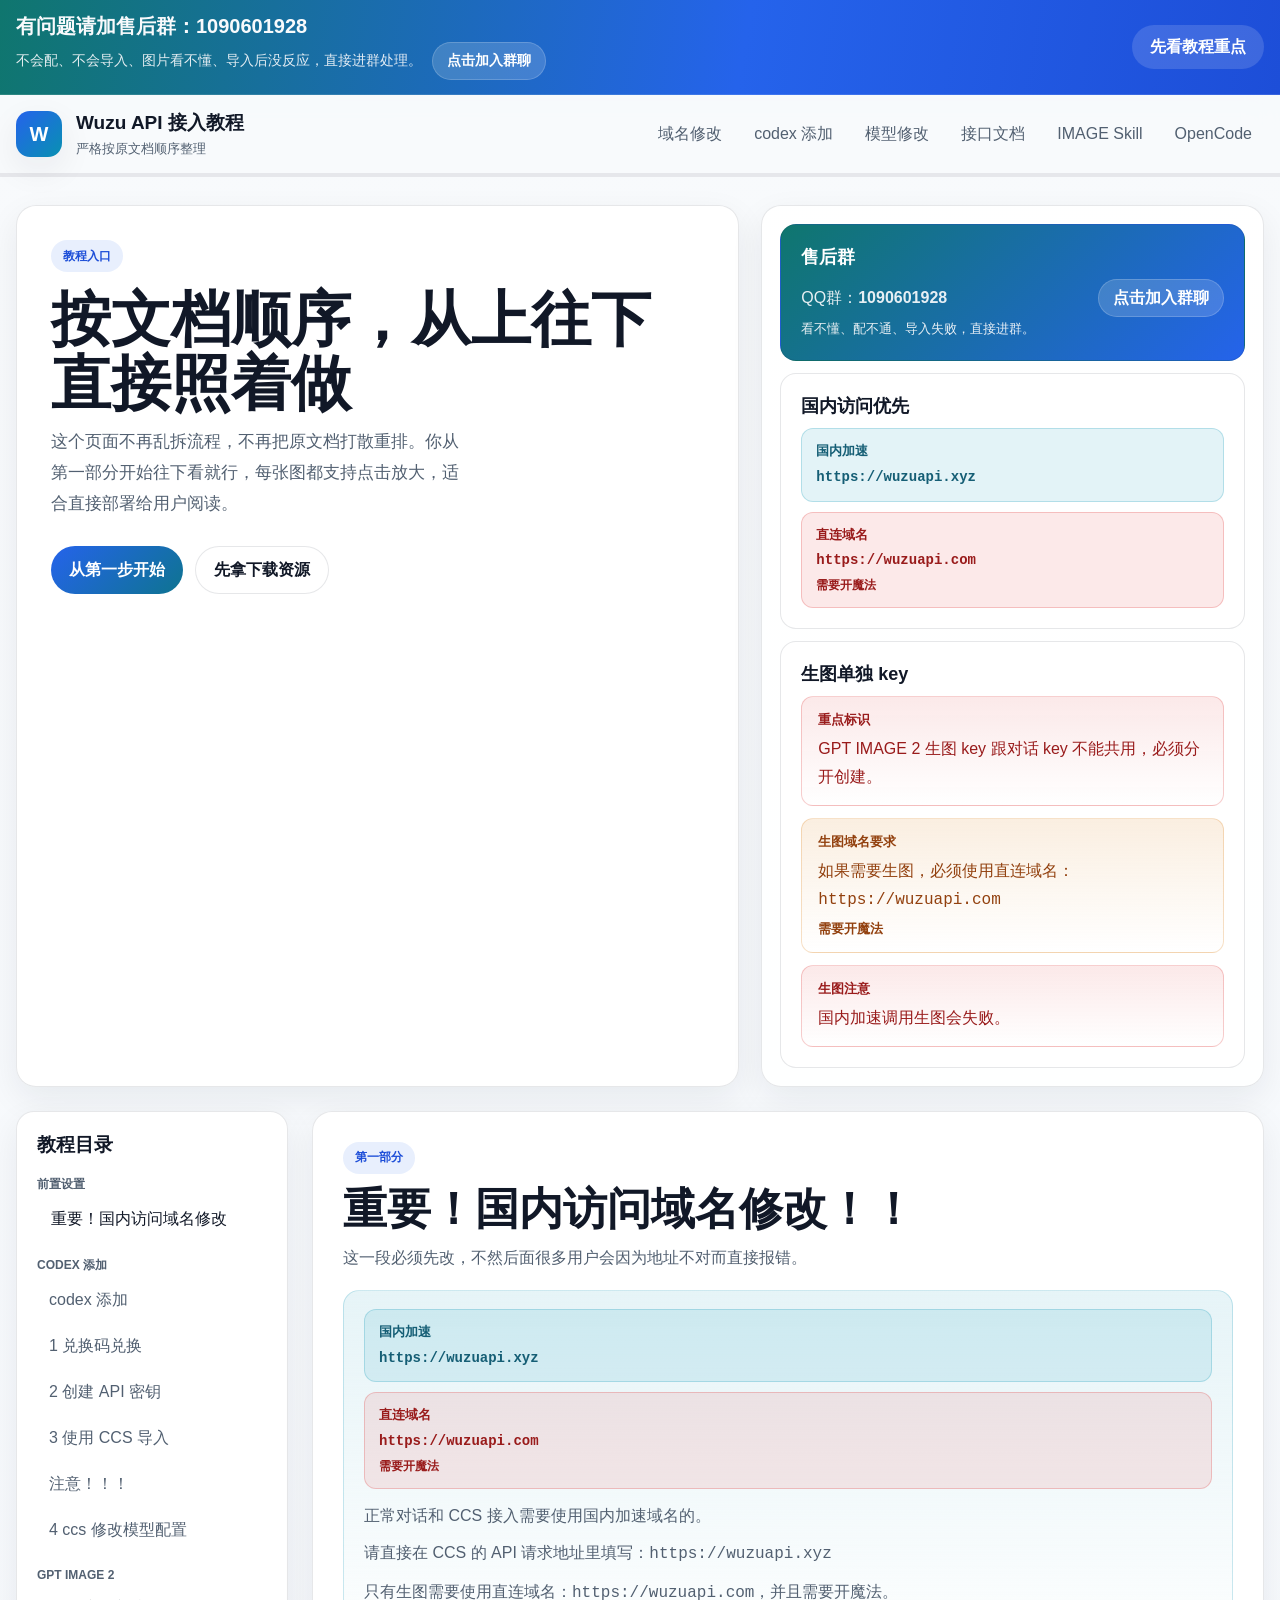
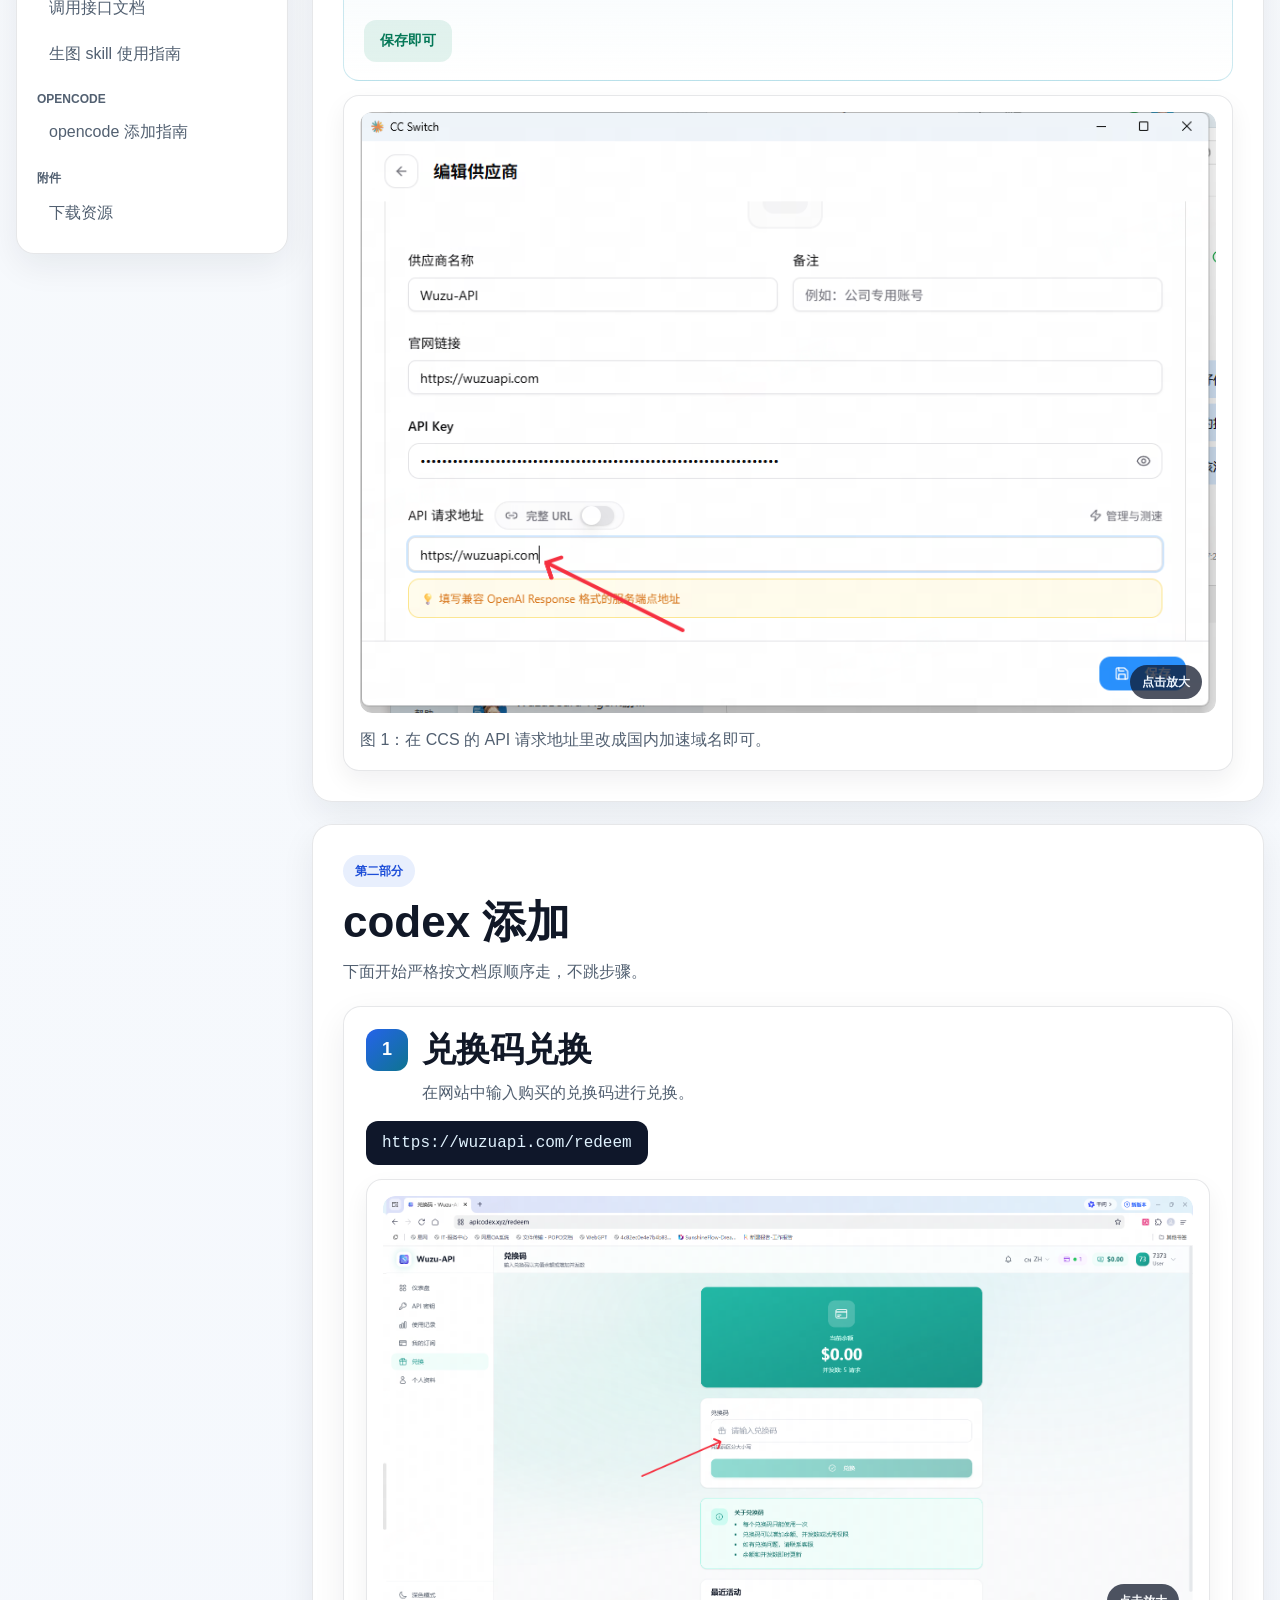
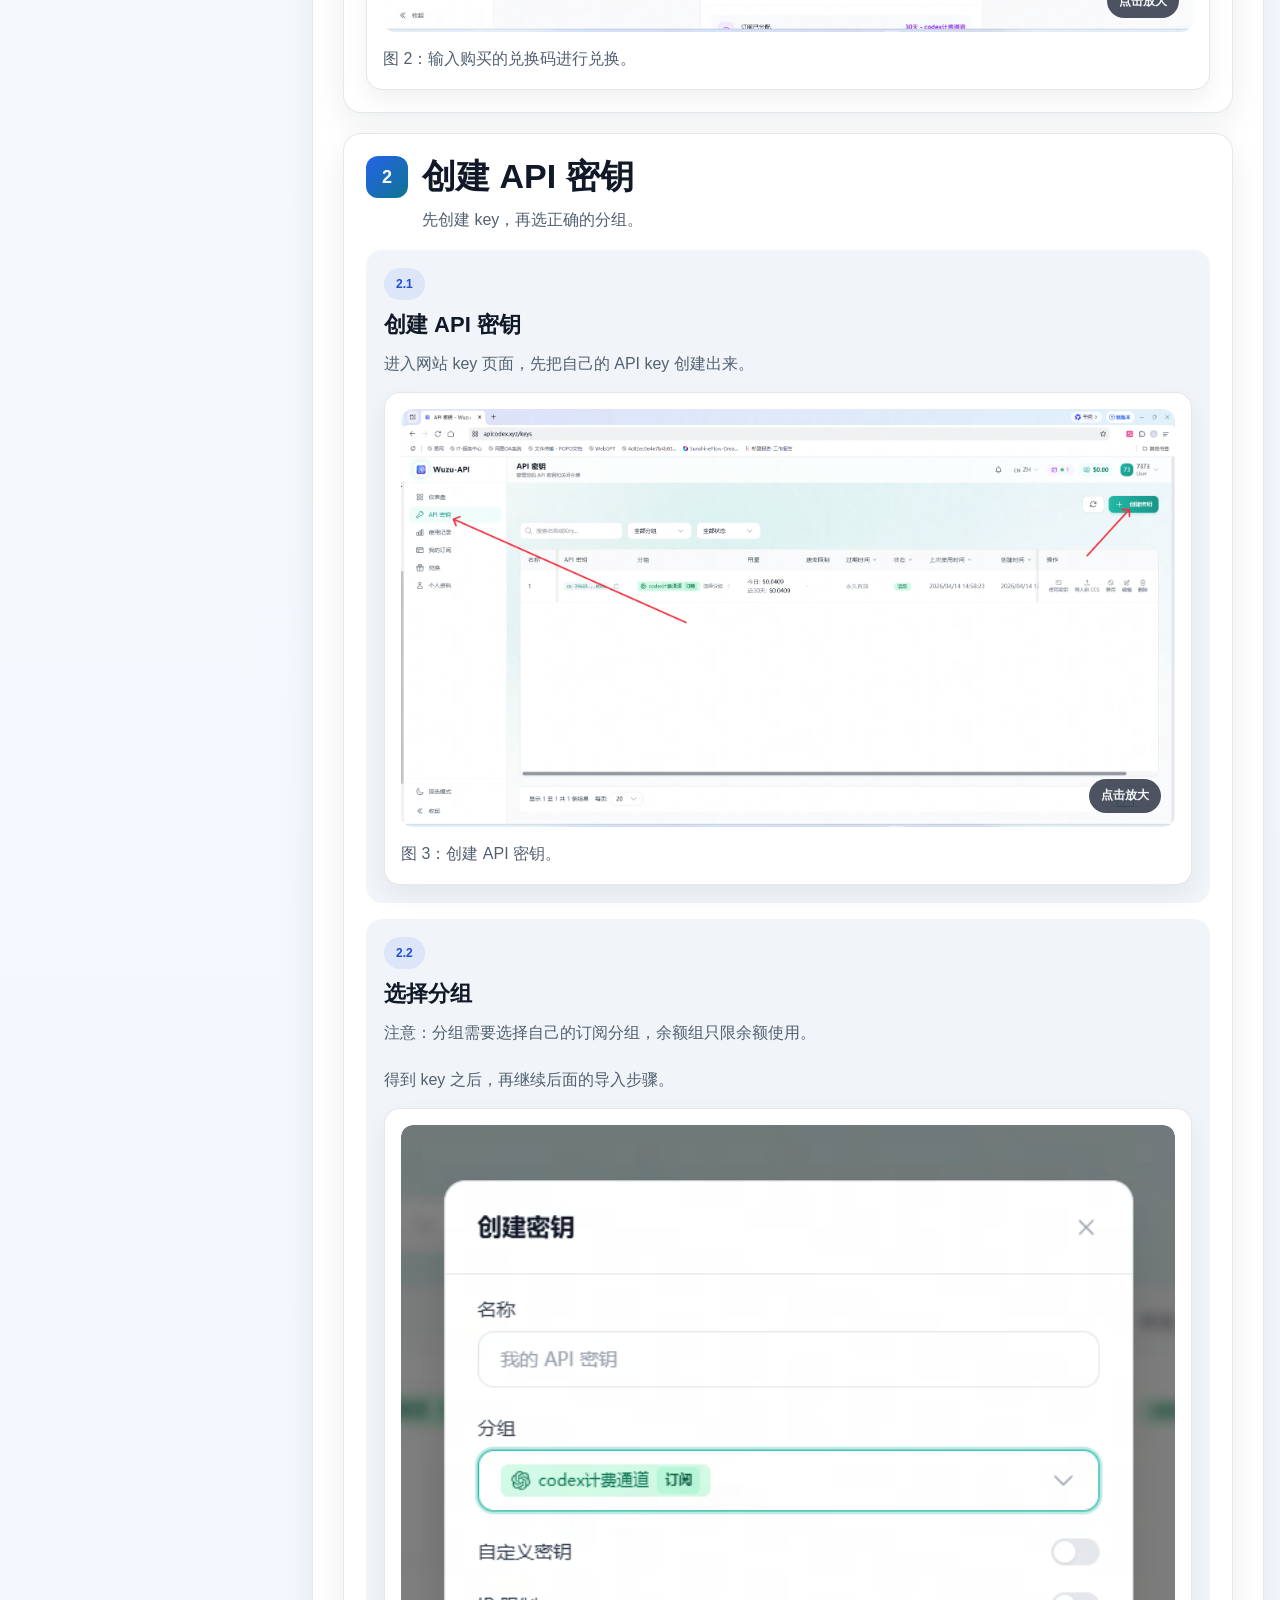
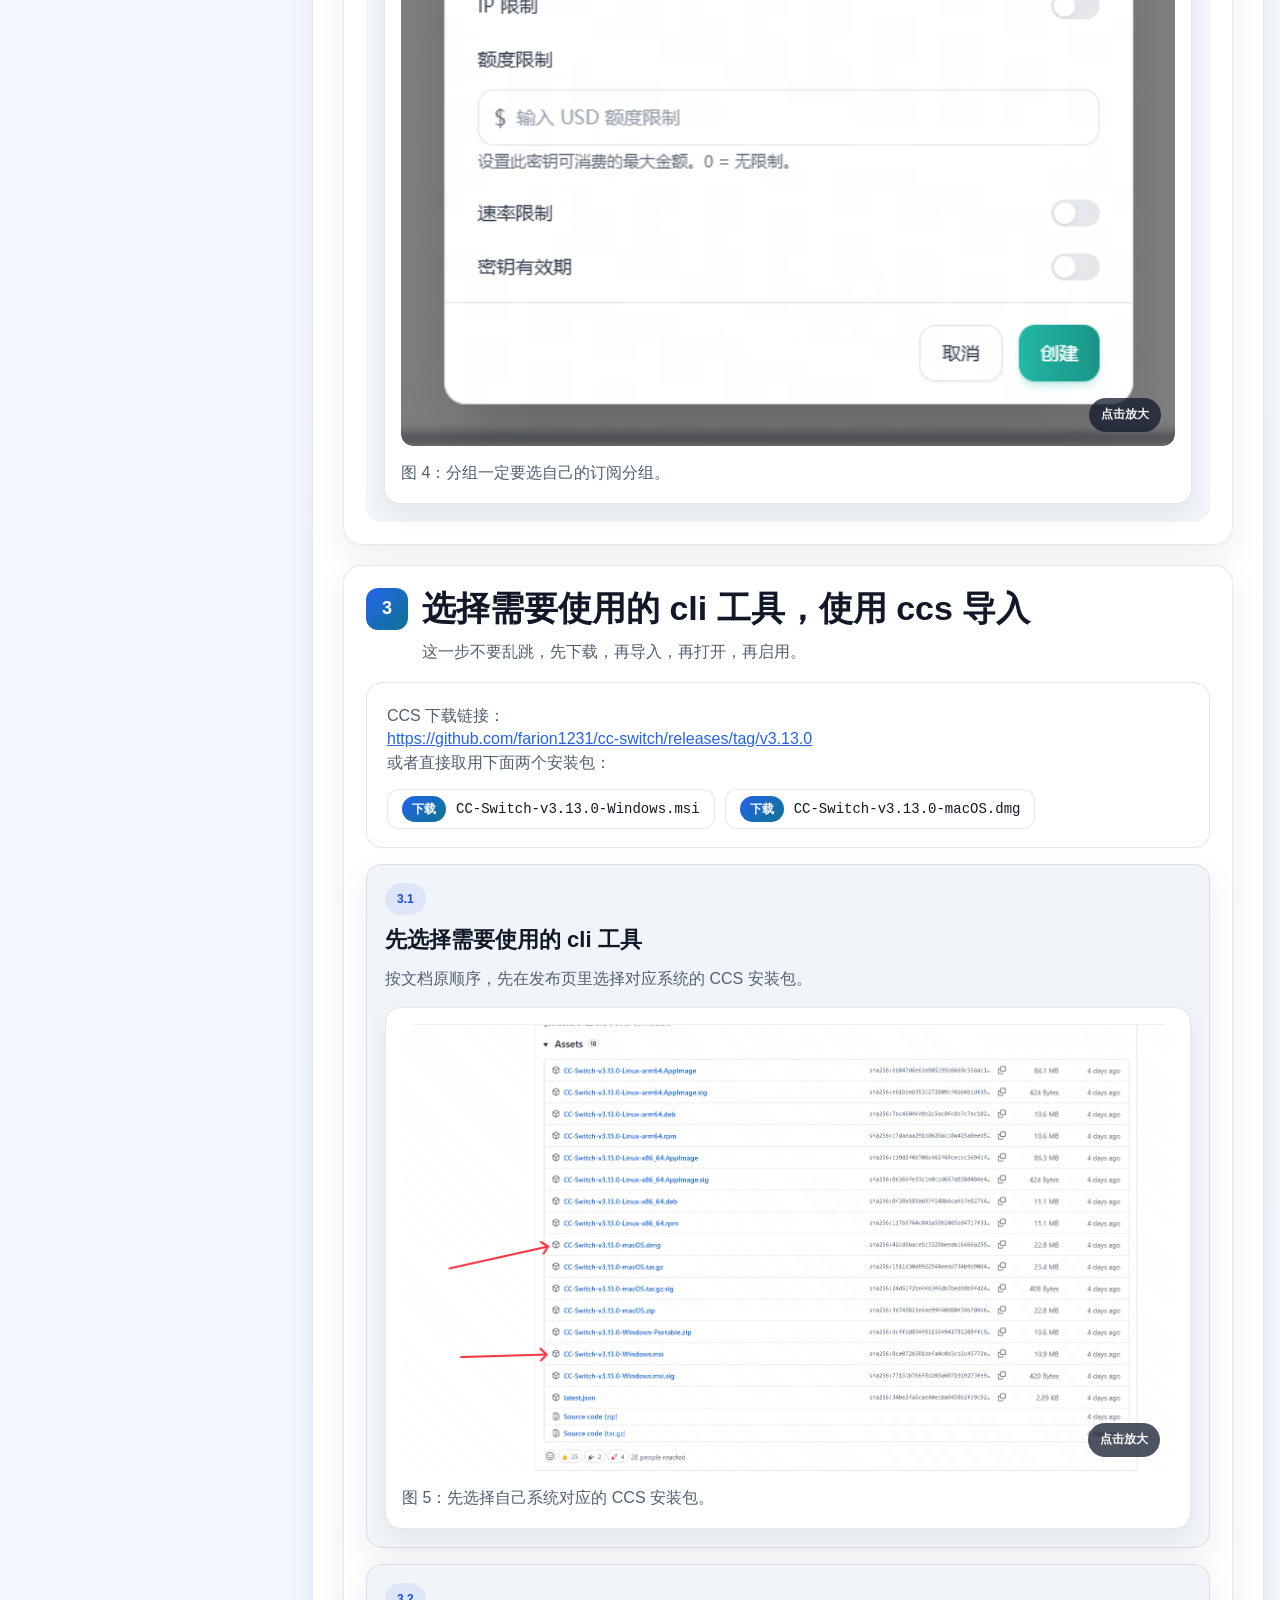
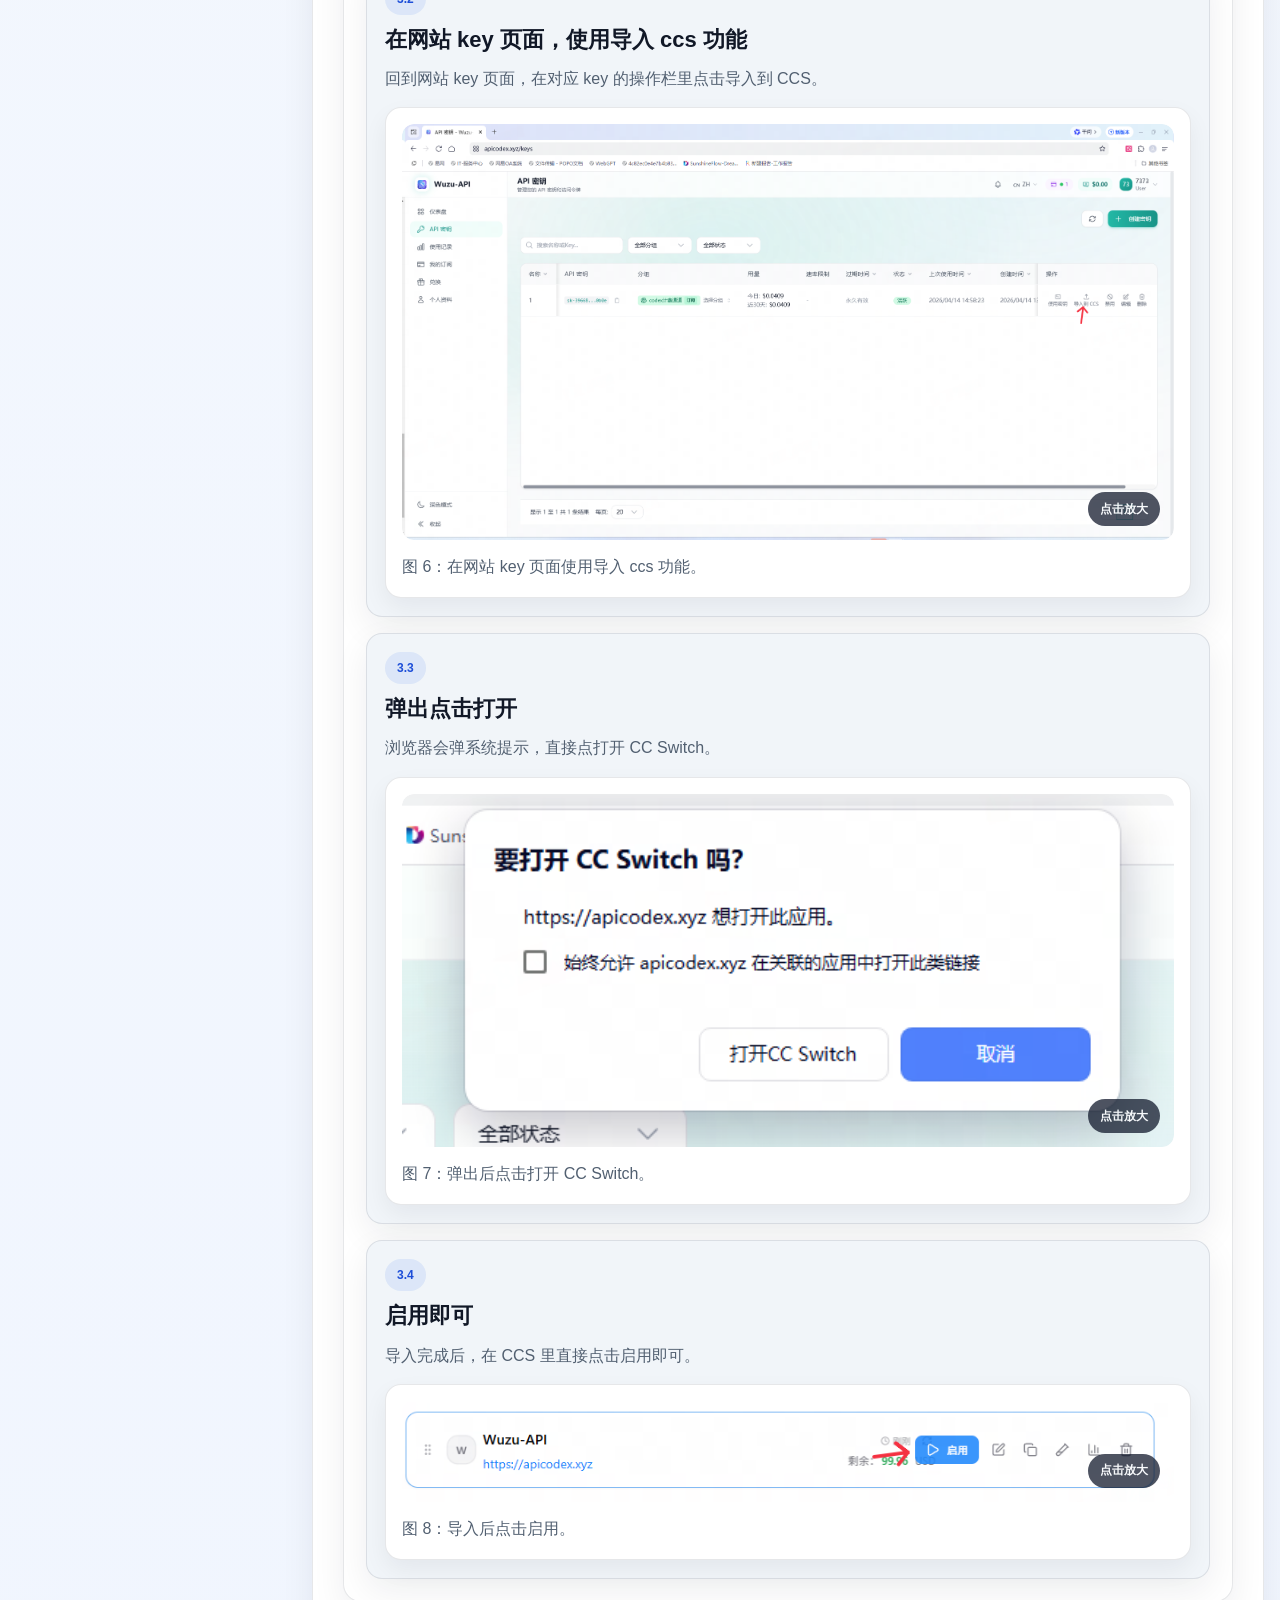
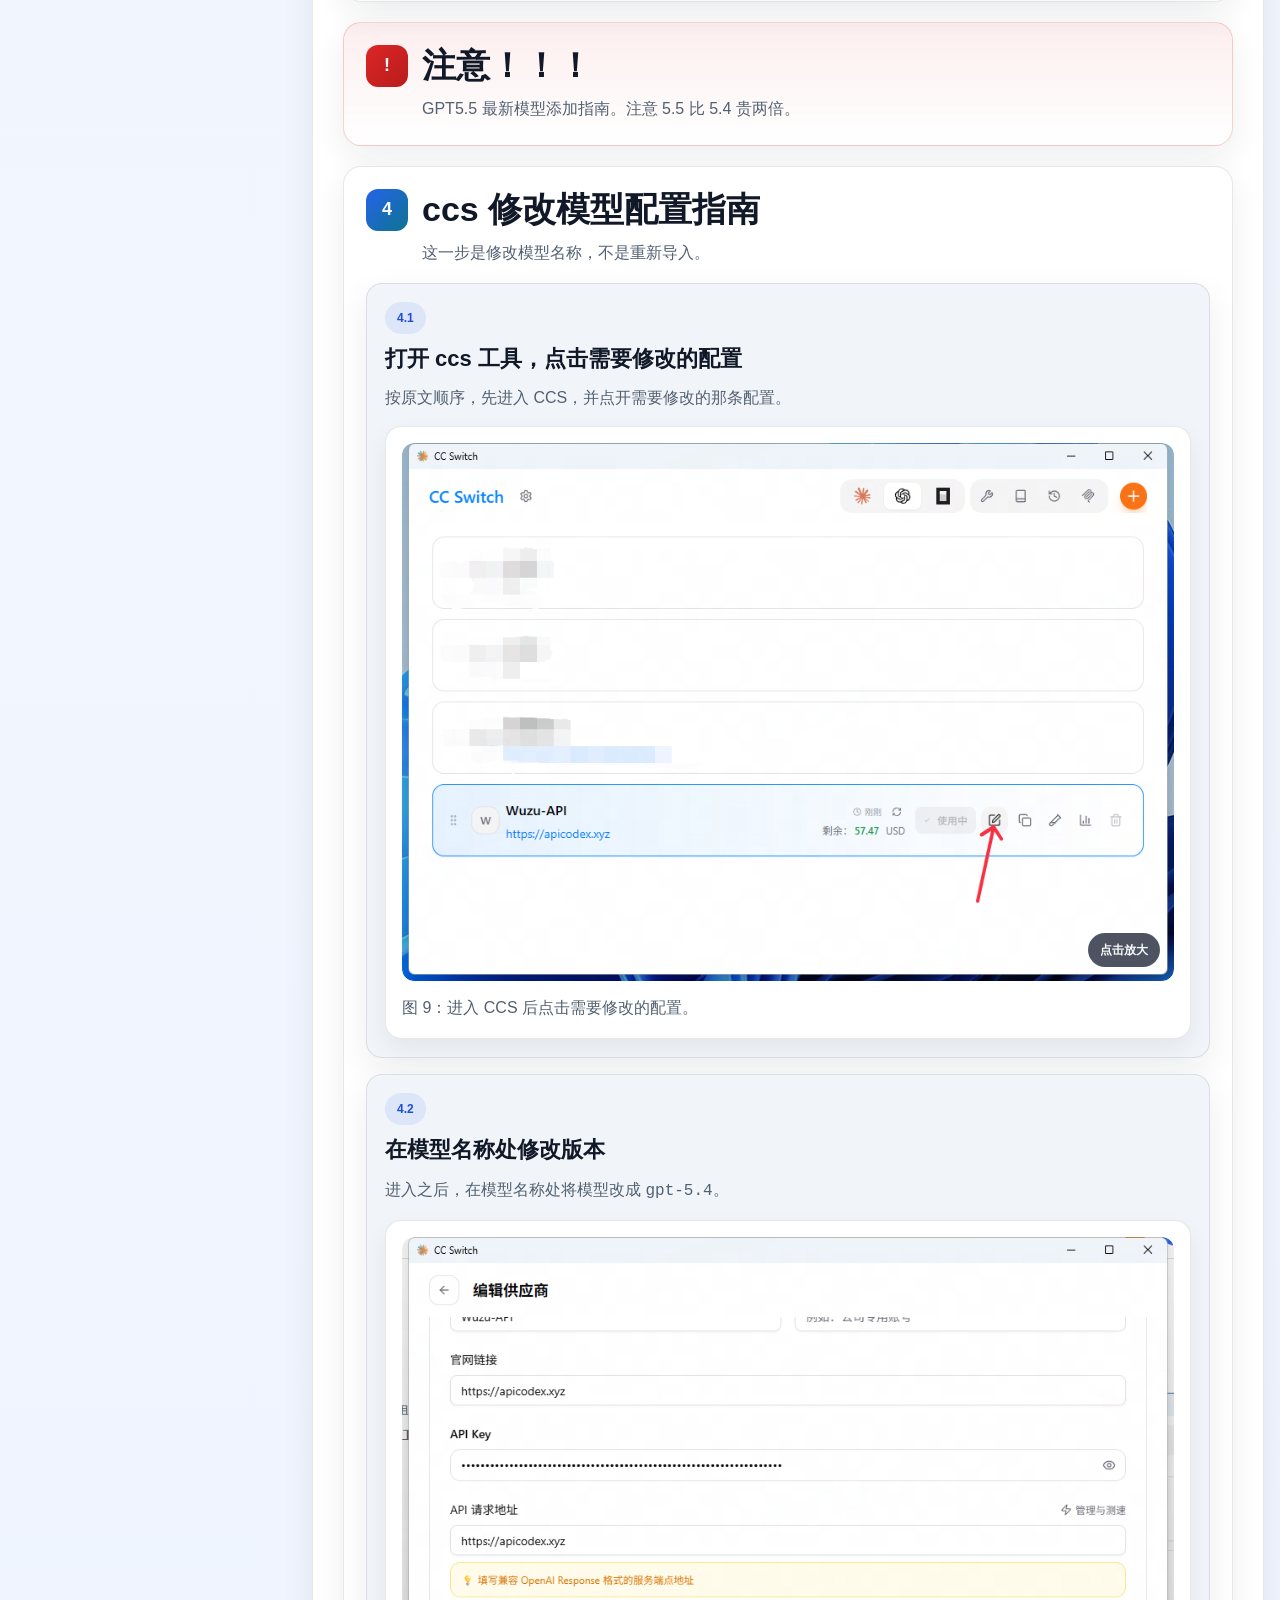
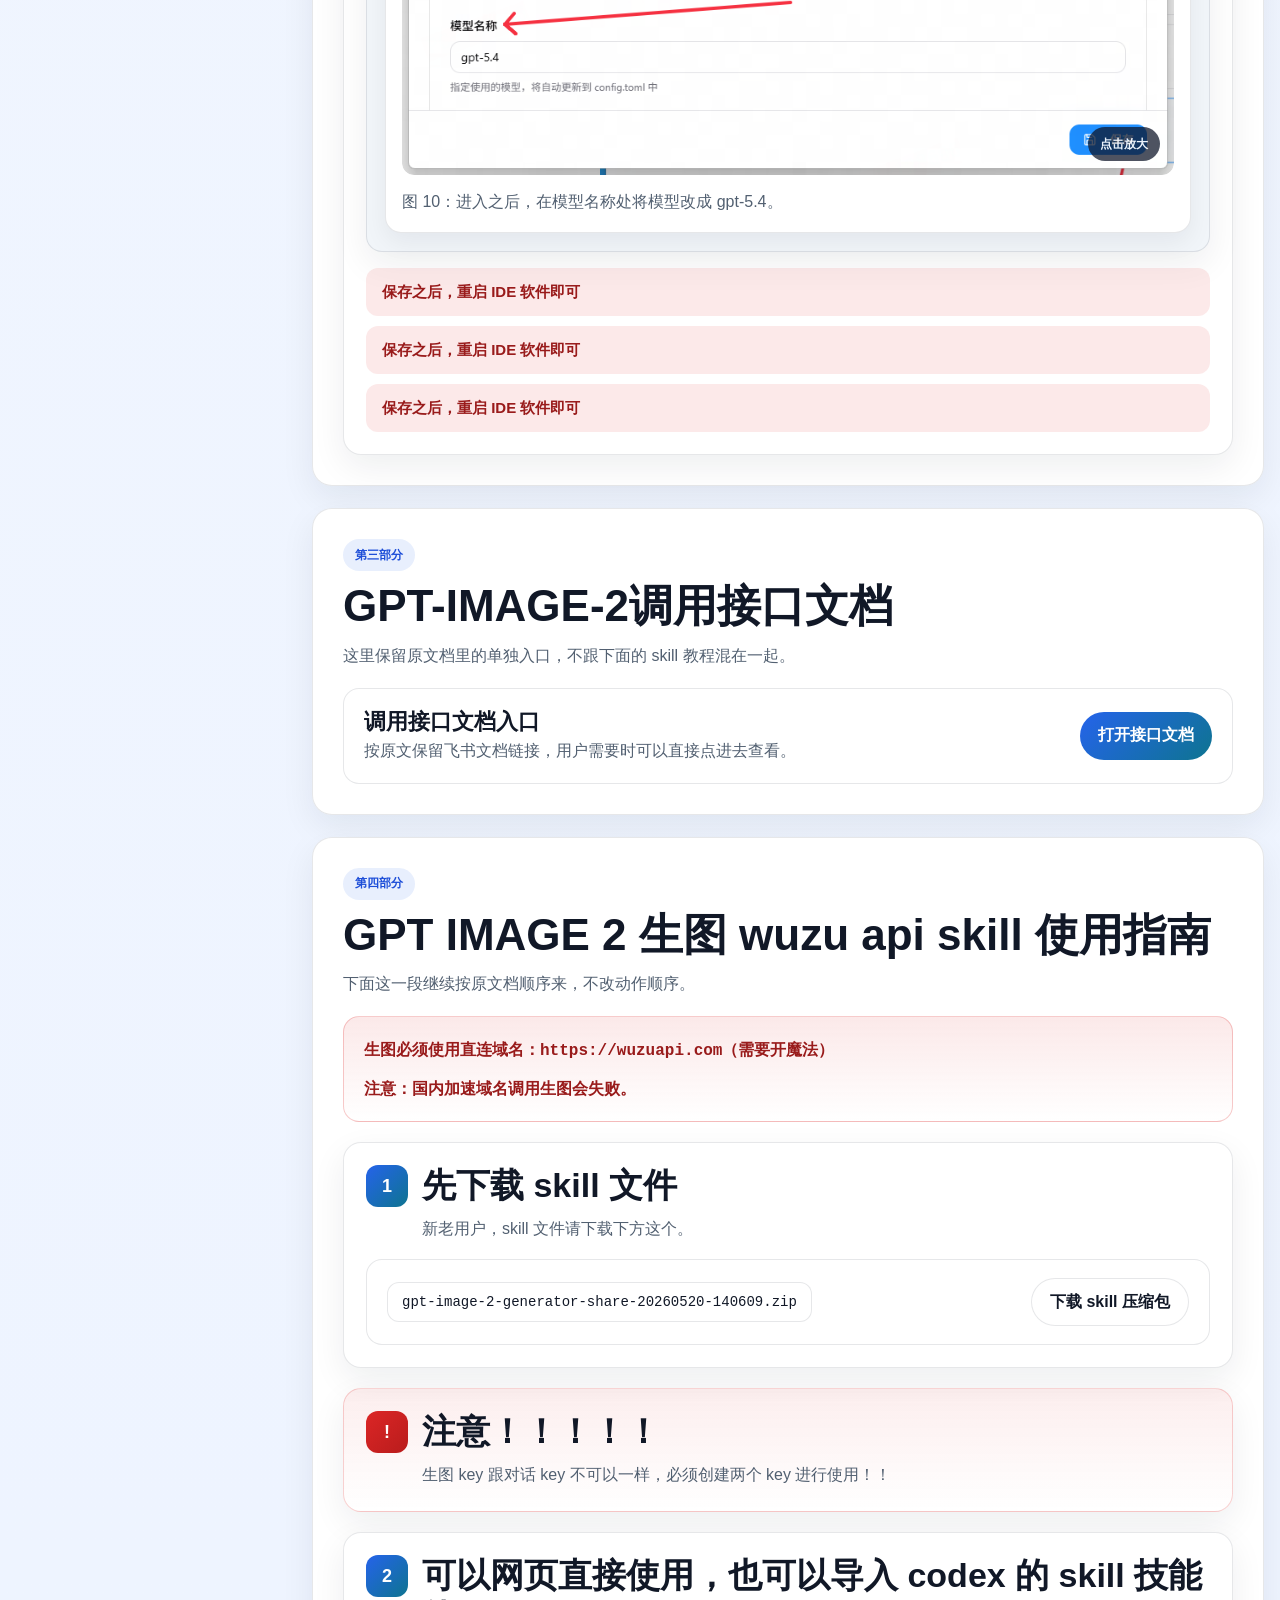
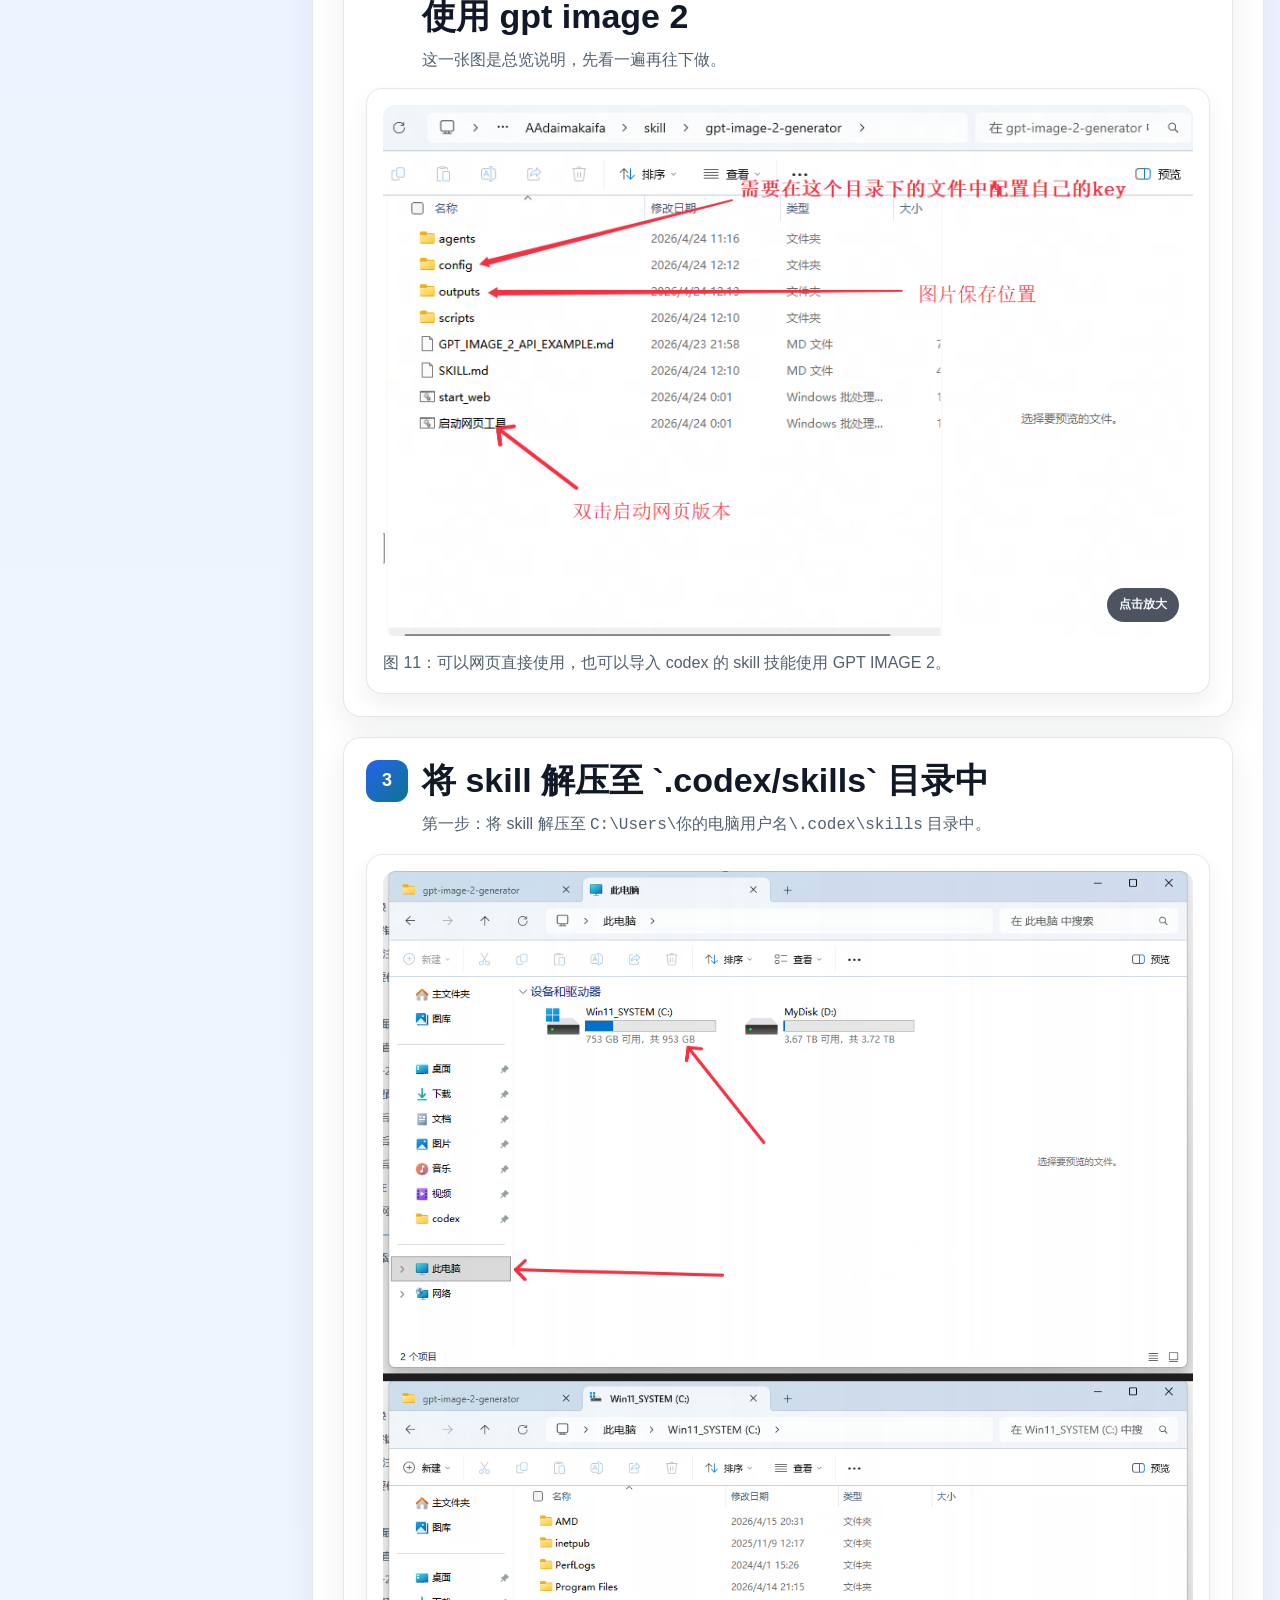
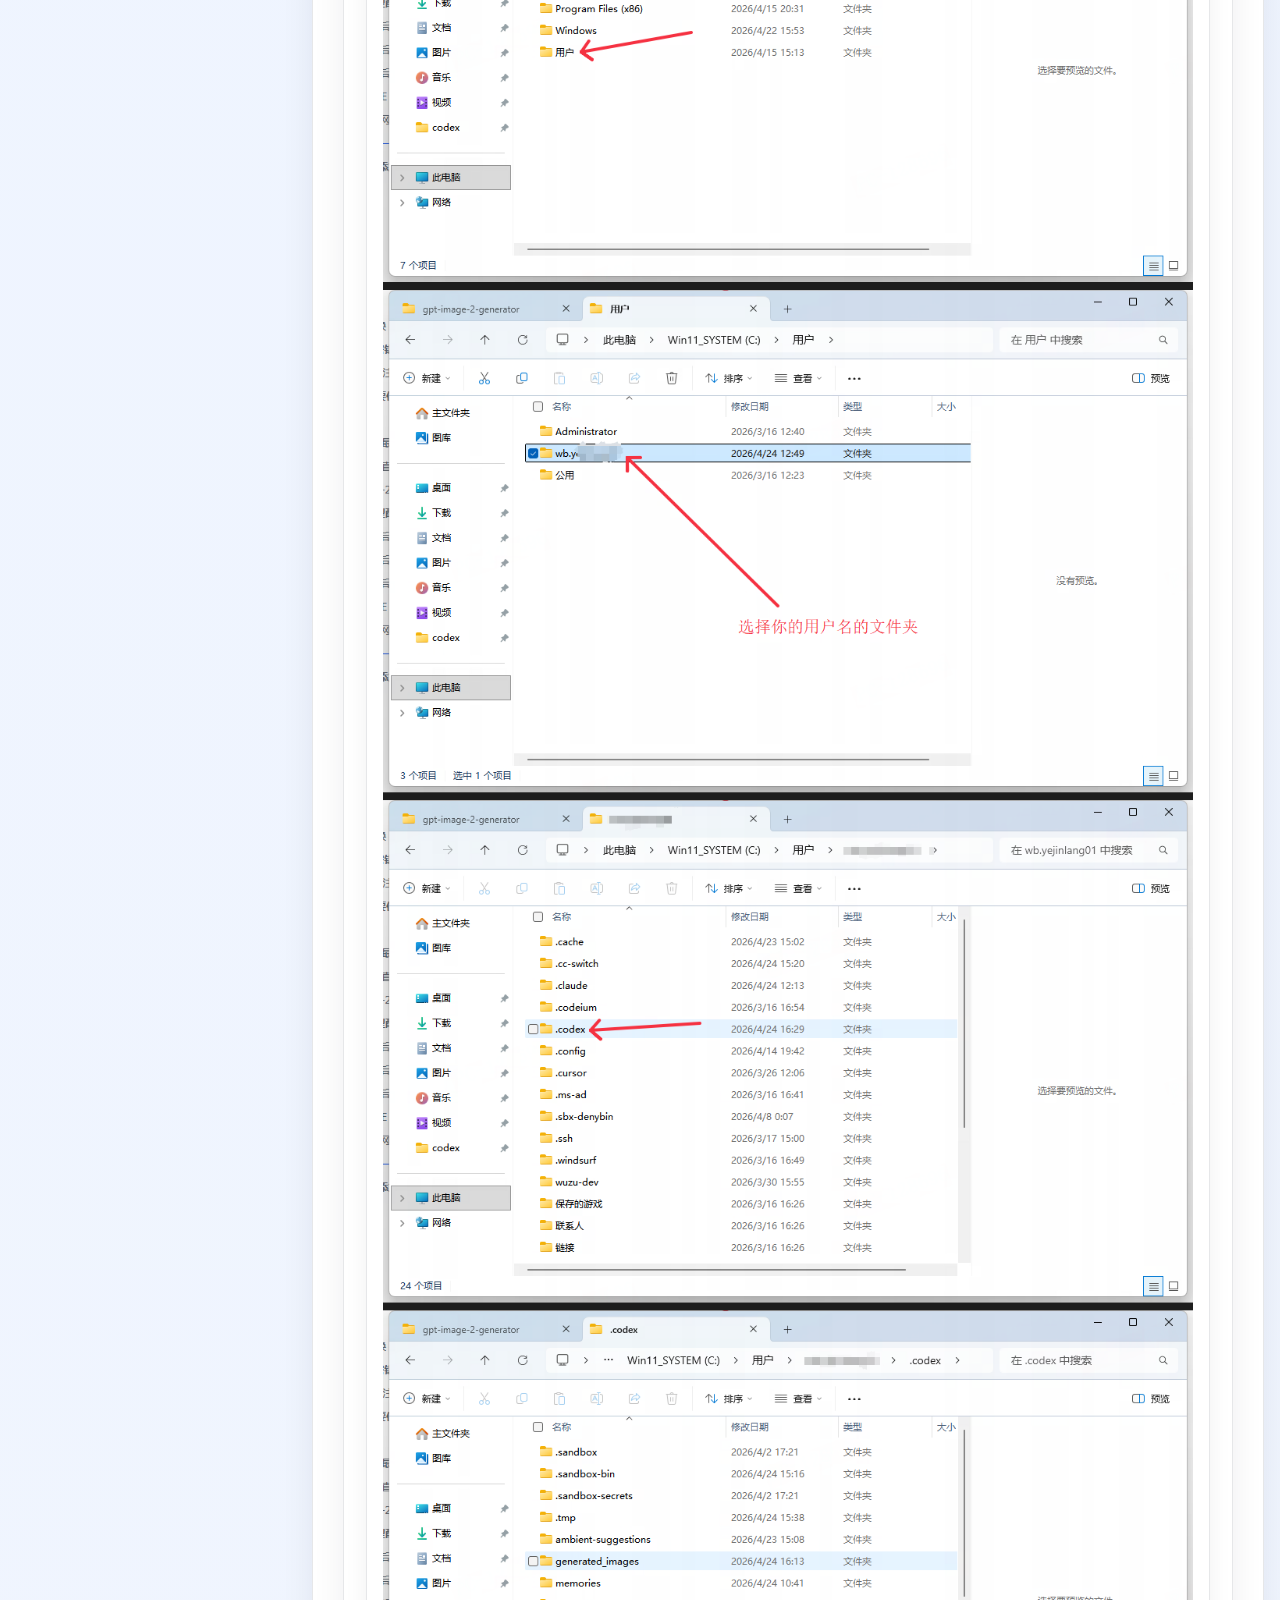
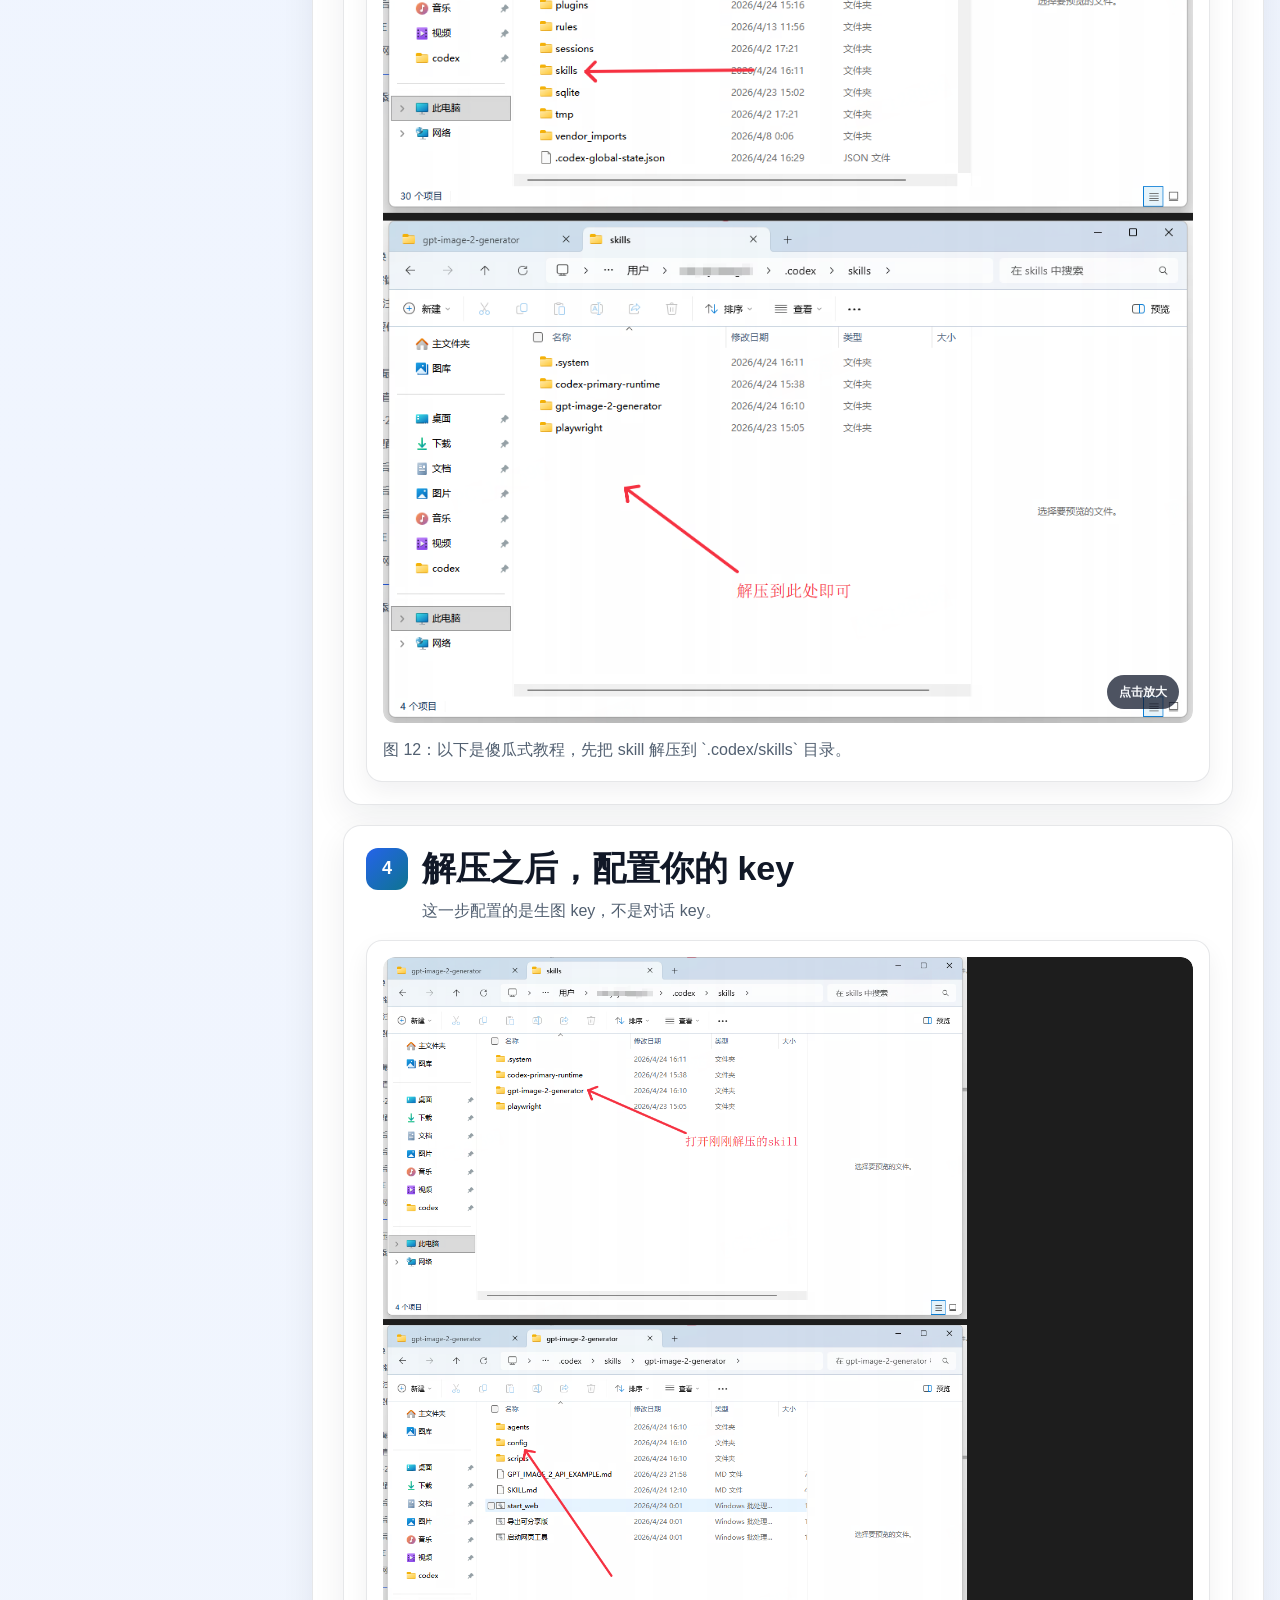
==== commit 3e1702f9: "Fix guide content visibility fallback" ====
--- a/guide.html
+++ b/guide.html
@@ -5,7 +5,7 @@
   <meta name="viewport" content="width=device-width, initial-scale=1" />
   <title>Wuzu API 接入教程</title>
   <meta name="description" content="严格按原文档顺序整理的 Wuzu API 图文教程，包含 CCS、GPT IMAGE 2、OpenCode 接入与本地下载资源。" />
-  <link rel="stylesheet" href="assets/guide.css" />
+  <link rel="stylesheet" href="assets/guide.css?v=20260629-blankfix2" />
 </head>
 <body>
   <div class="contact-banner">
@@ -709,6 +709,6 @@
     </div>
   </div>
 
-  <script src="assets/guide.js"></script>
+  <script src="assets/guide.js?v=20260629-blankfix2"></script>
 </body>
 </html>
--- a/assets/guide.css
+++ b/assets/guide.css
@@ -1032,12 +1032,17 @@
 }
 
 .reveal-on-scroll {
+  opacity: 1;
+  transform: translateY(0);
+  transition: opacity 420ms ease, transform 420ms ease;
+}
+
+.reveal-motion .reveal-on-scroll {
   opacity: 0;
   transform: translateY(22px);
-  transition: opacity 420ms ease, transform 420ms ease;
-}
-
-.reveal-on-scroll.is-visible {
+}
+
+.reveal-motion .reveal-on-scroll.is-visible {
   opacity: 1;
   transform: translateY(0);
 }
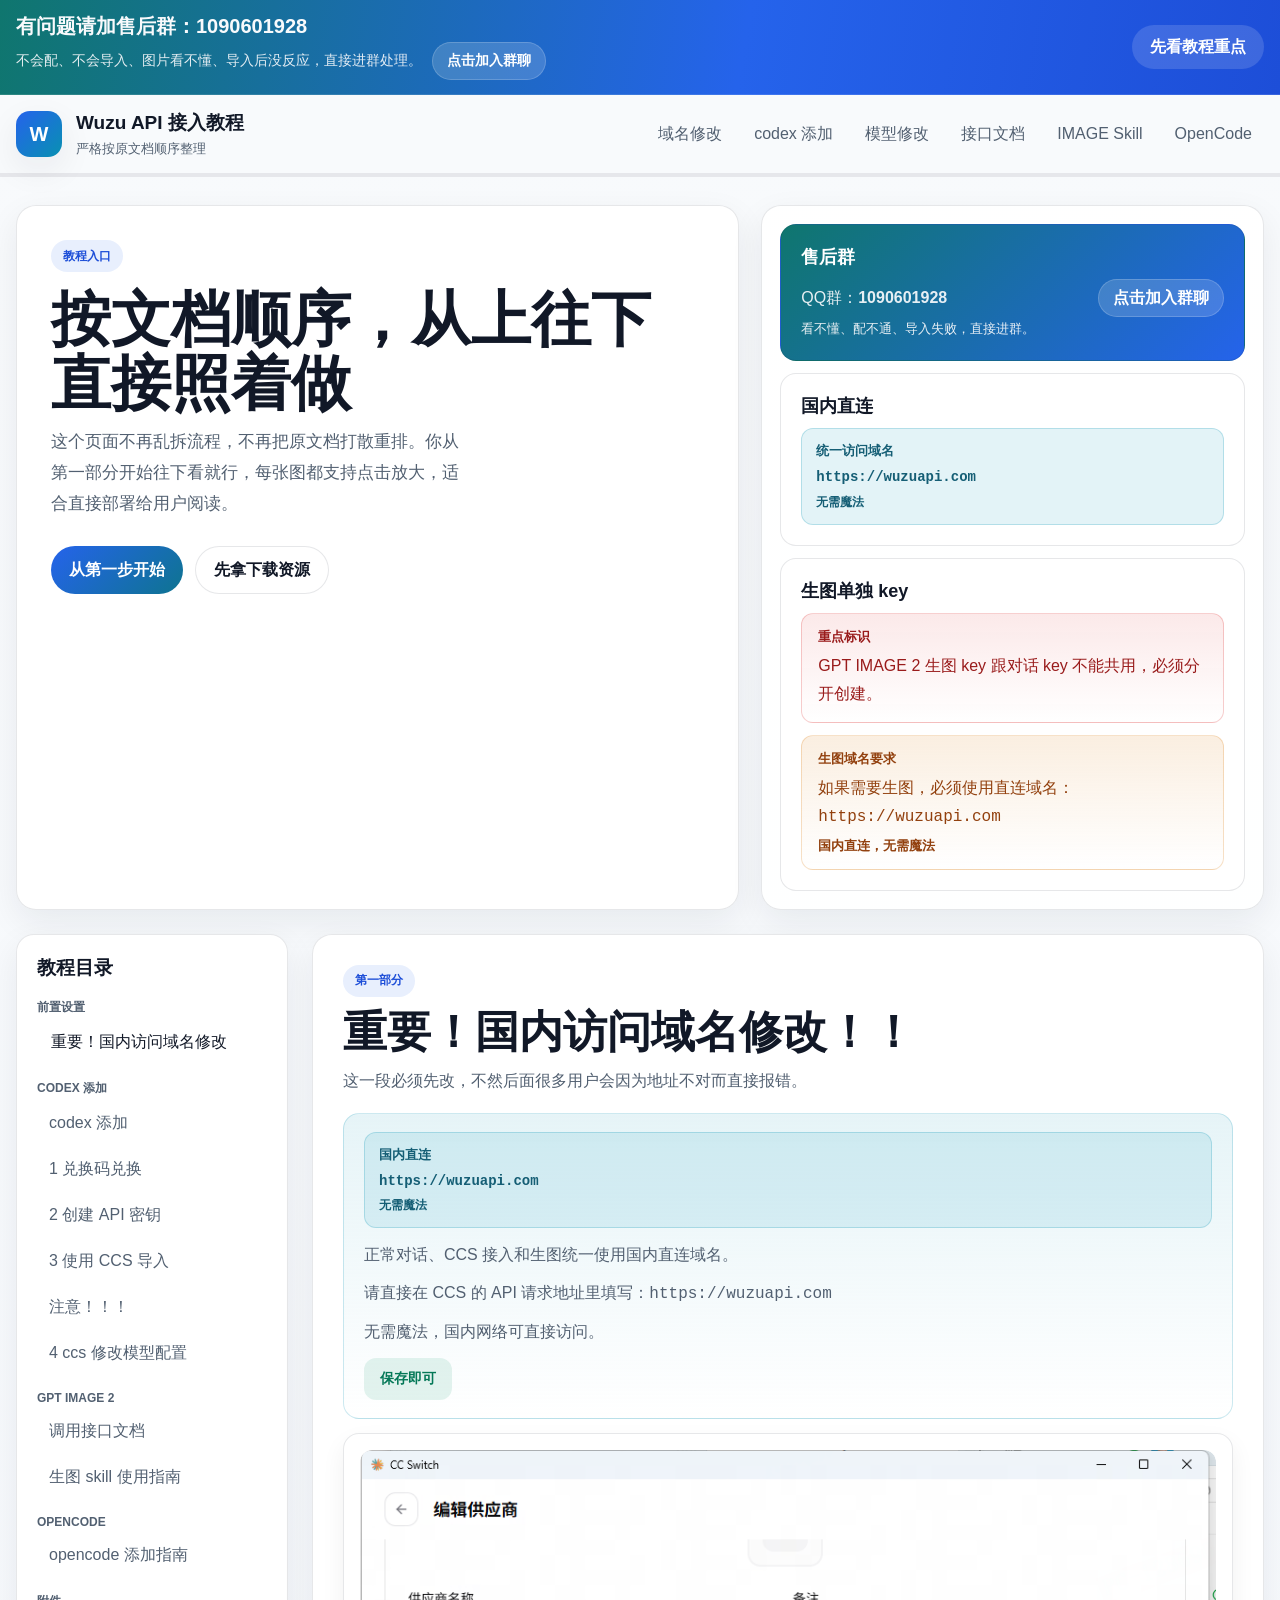
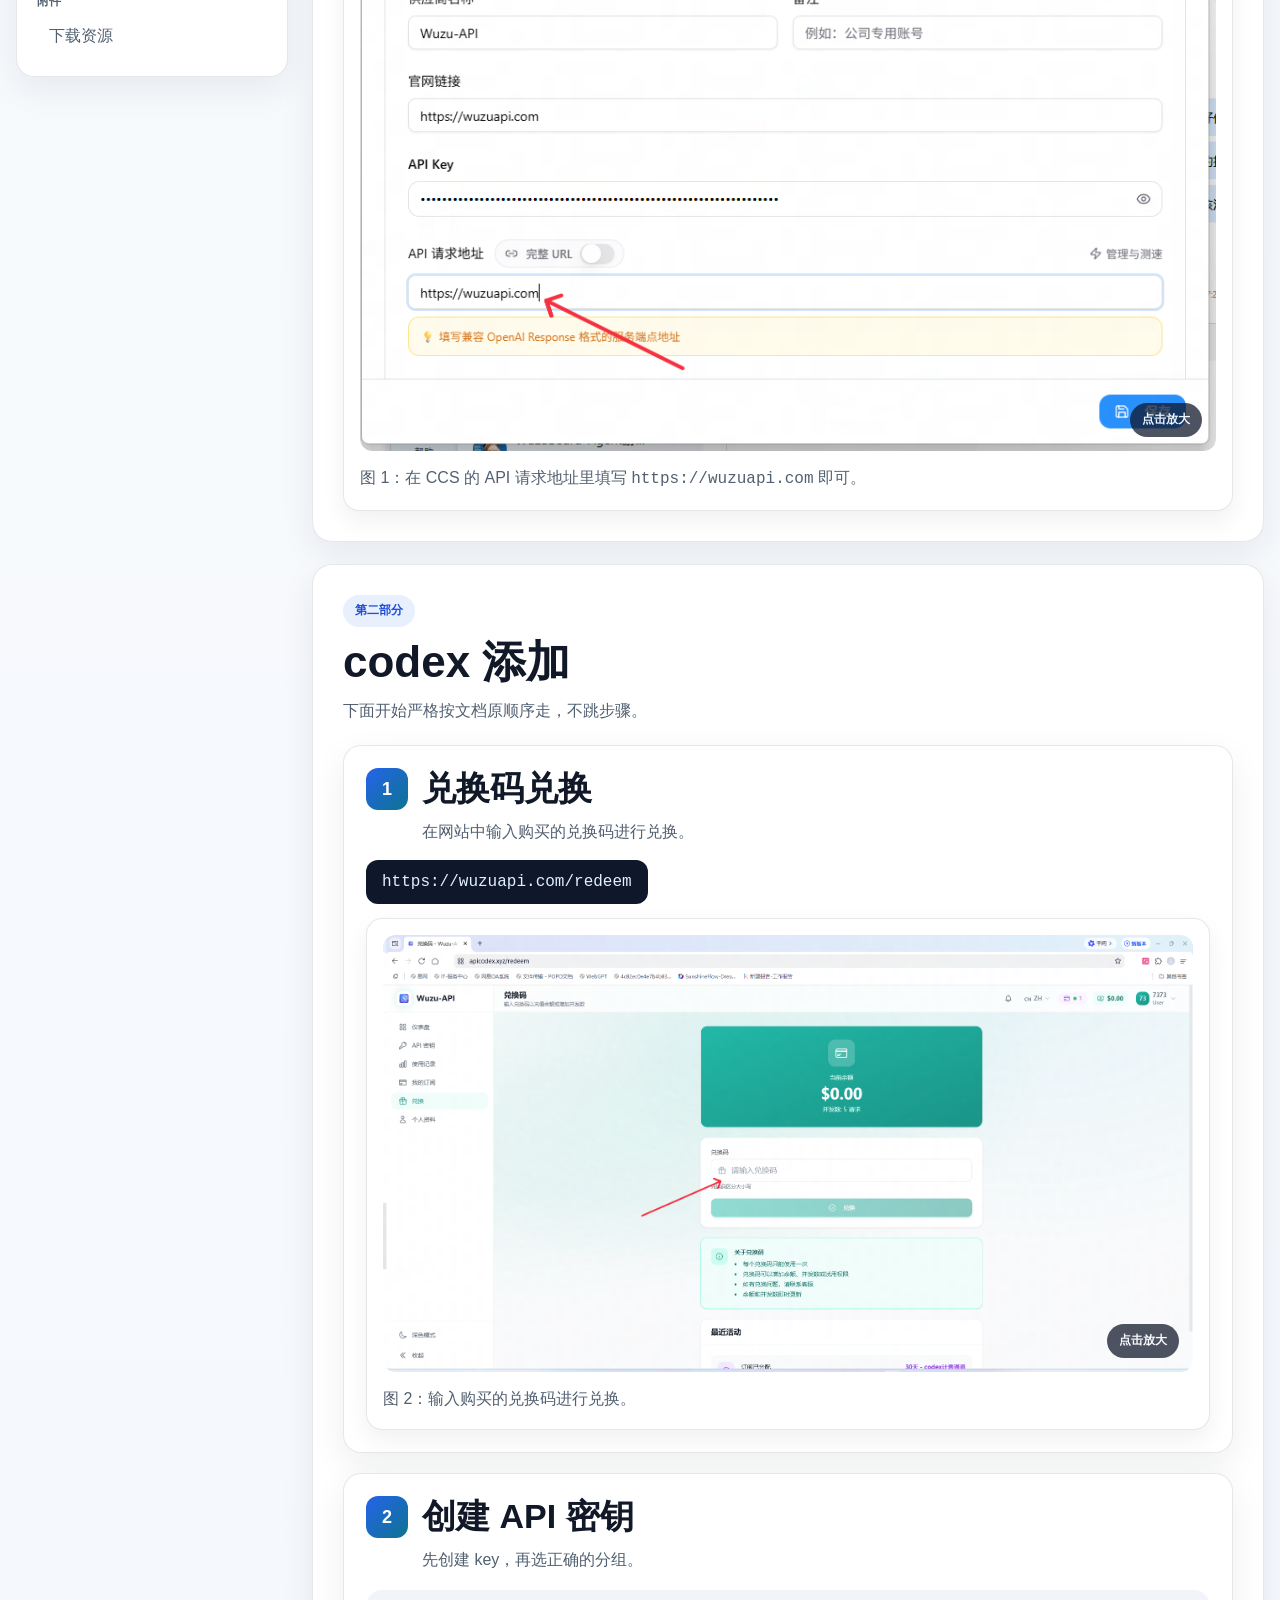
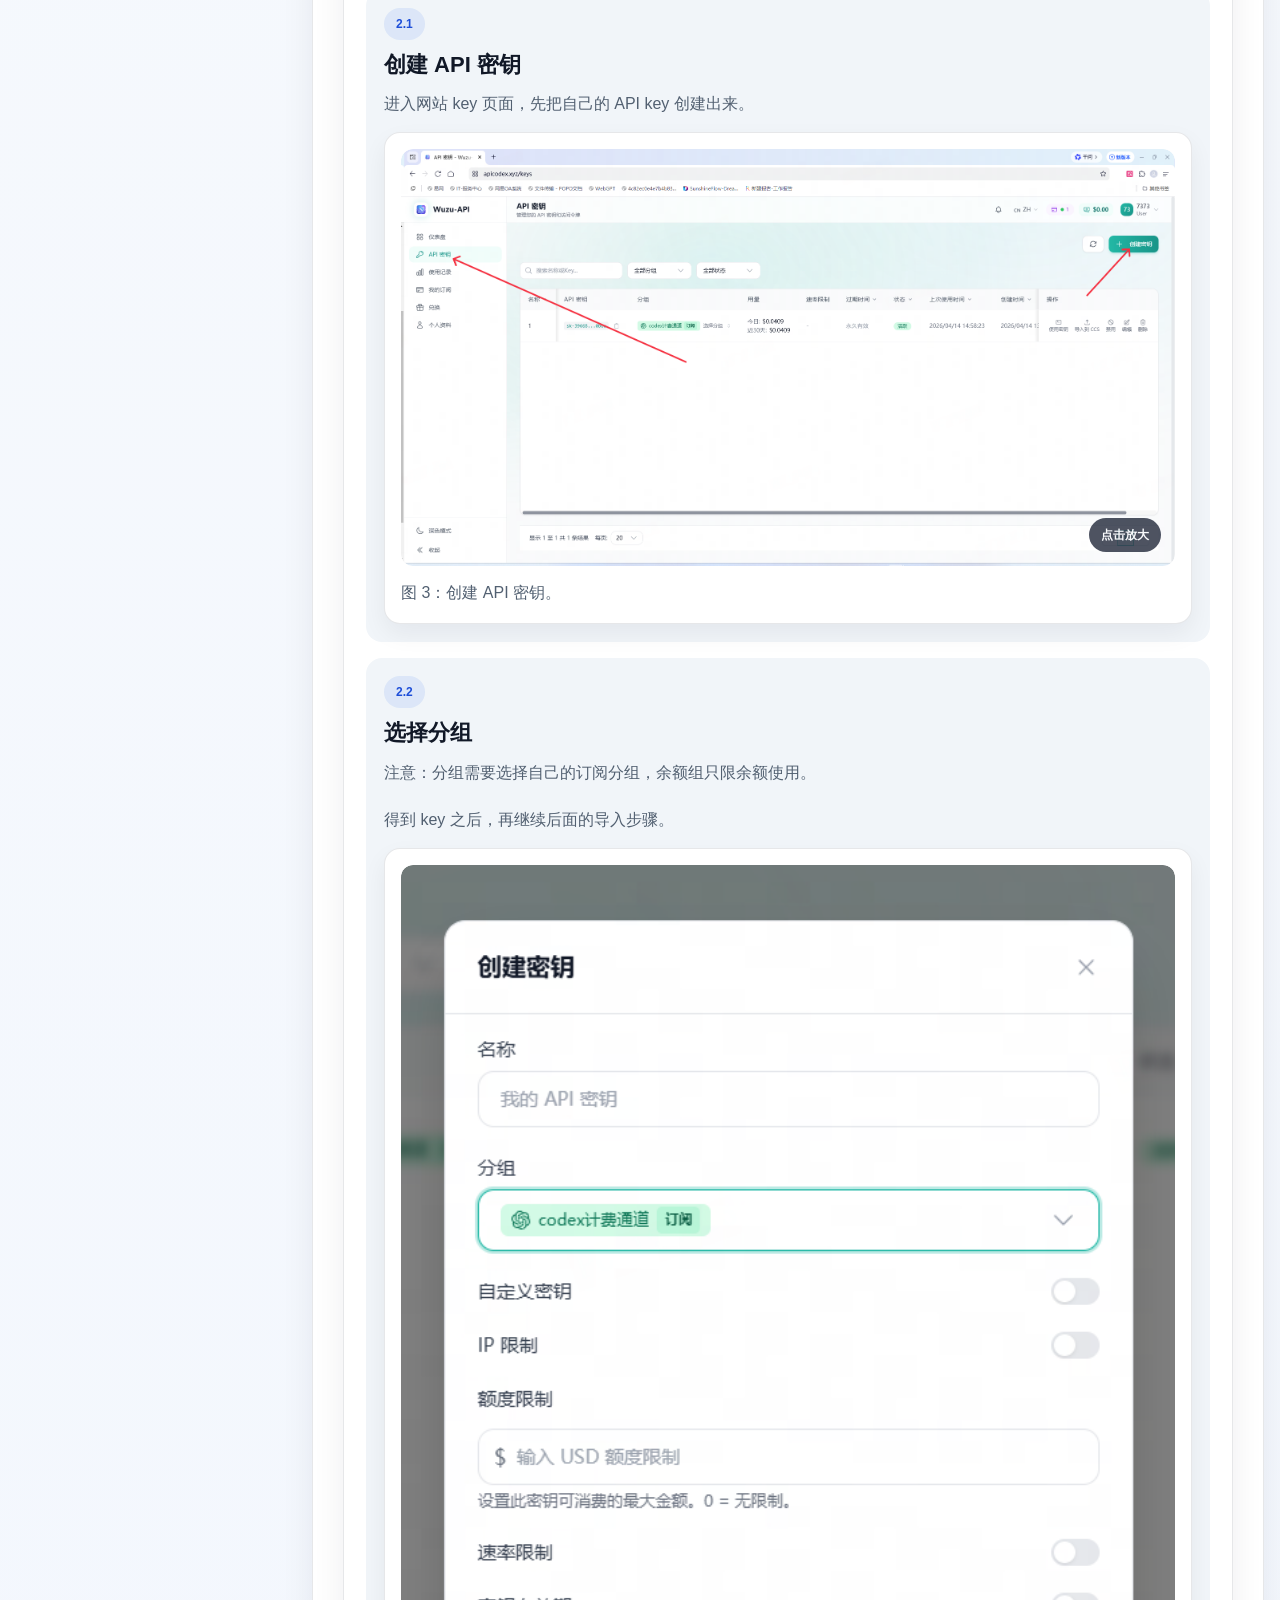
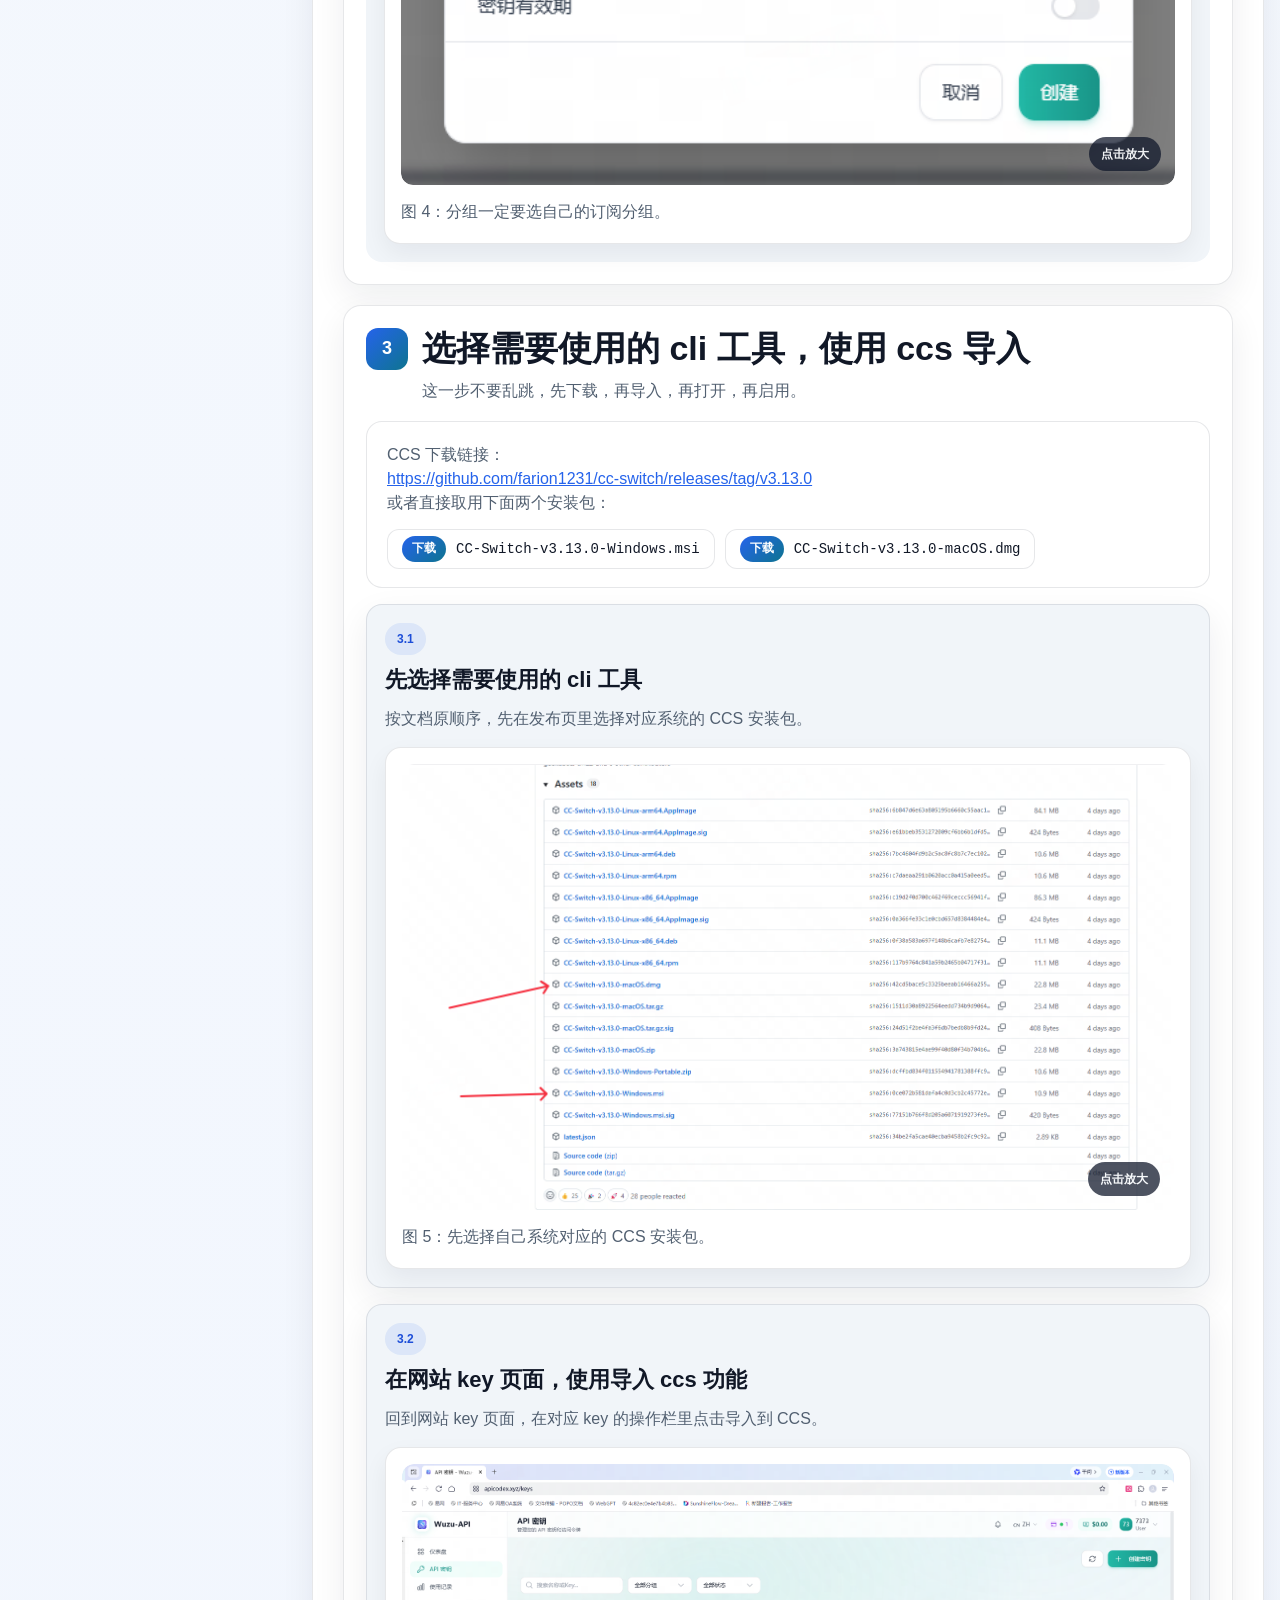
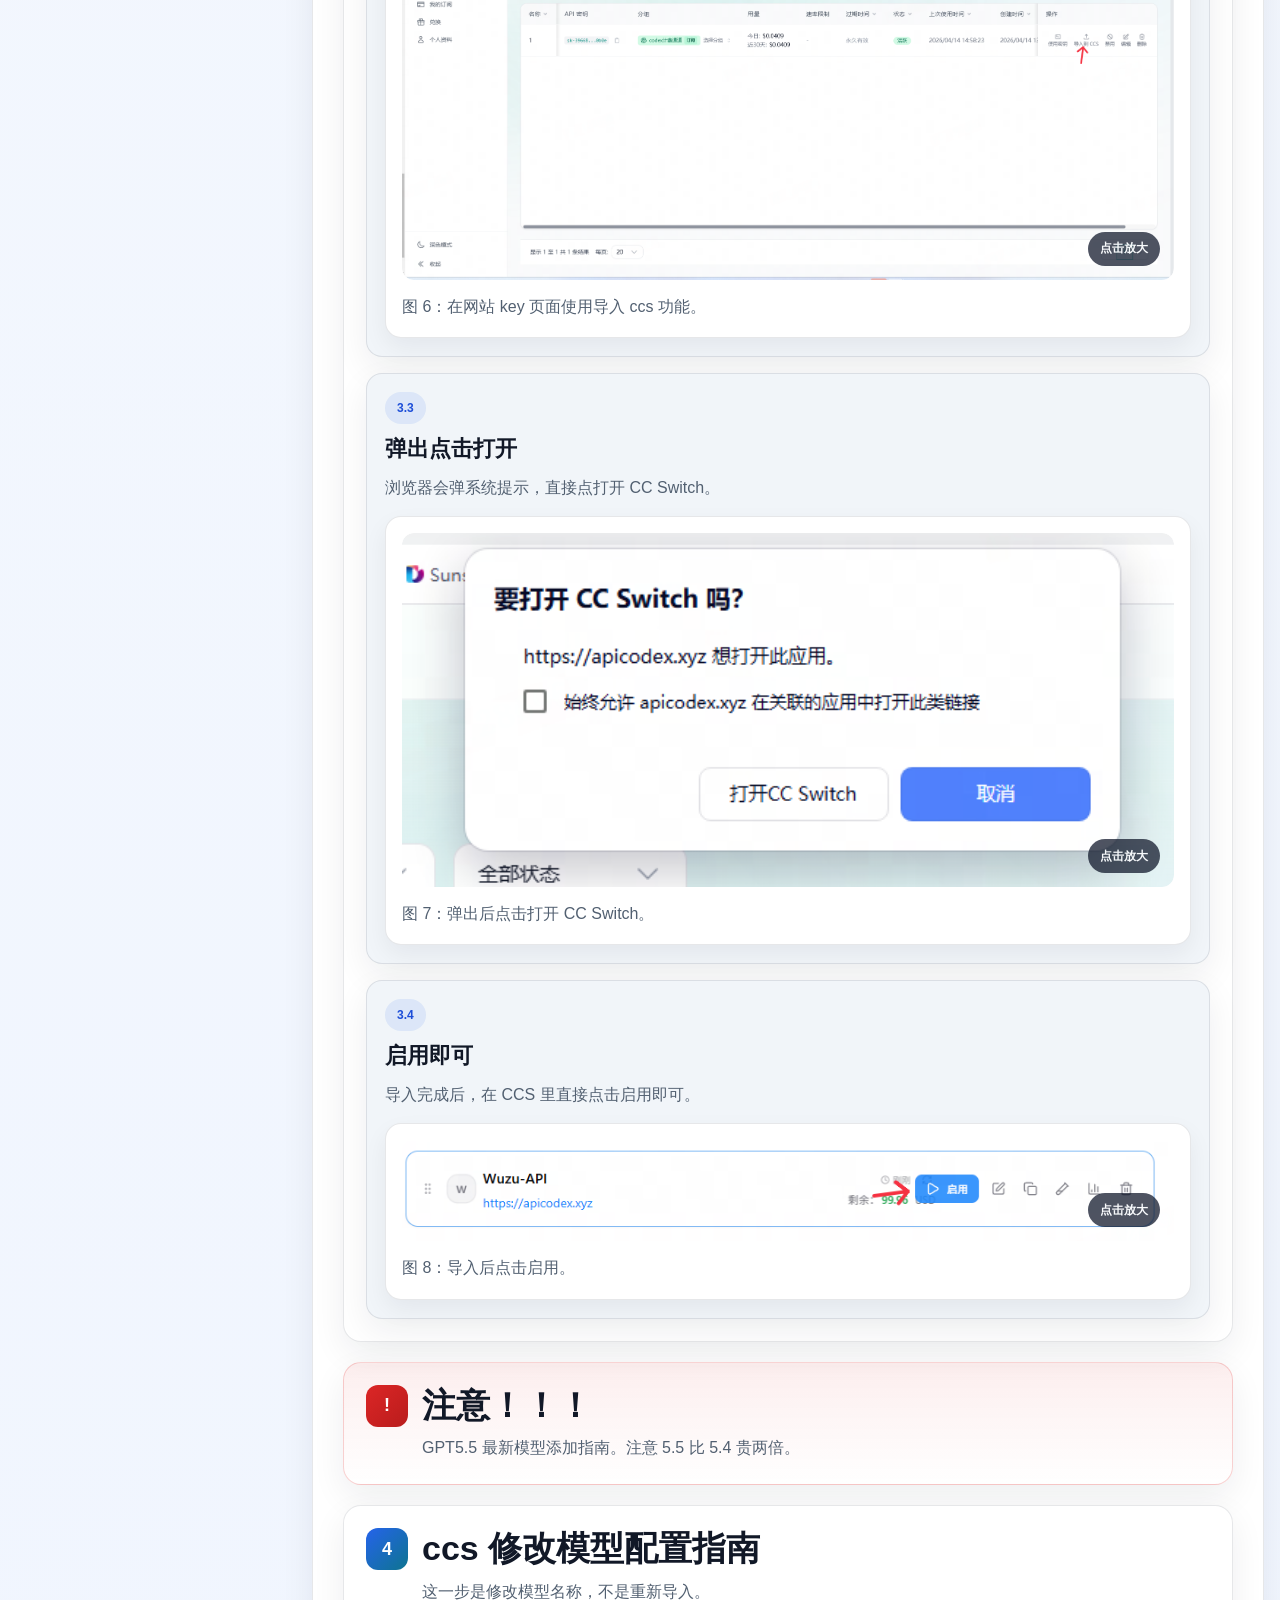
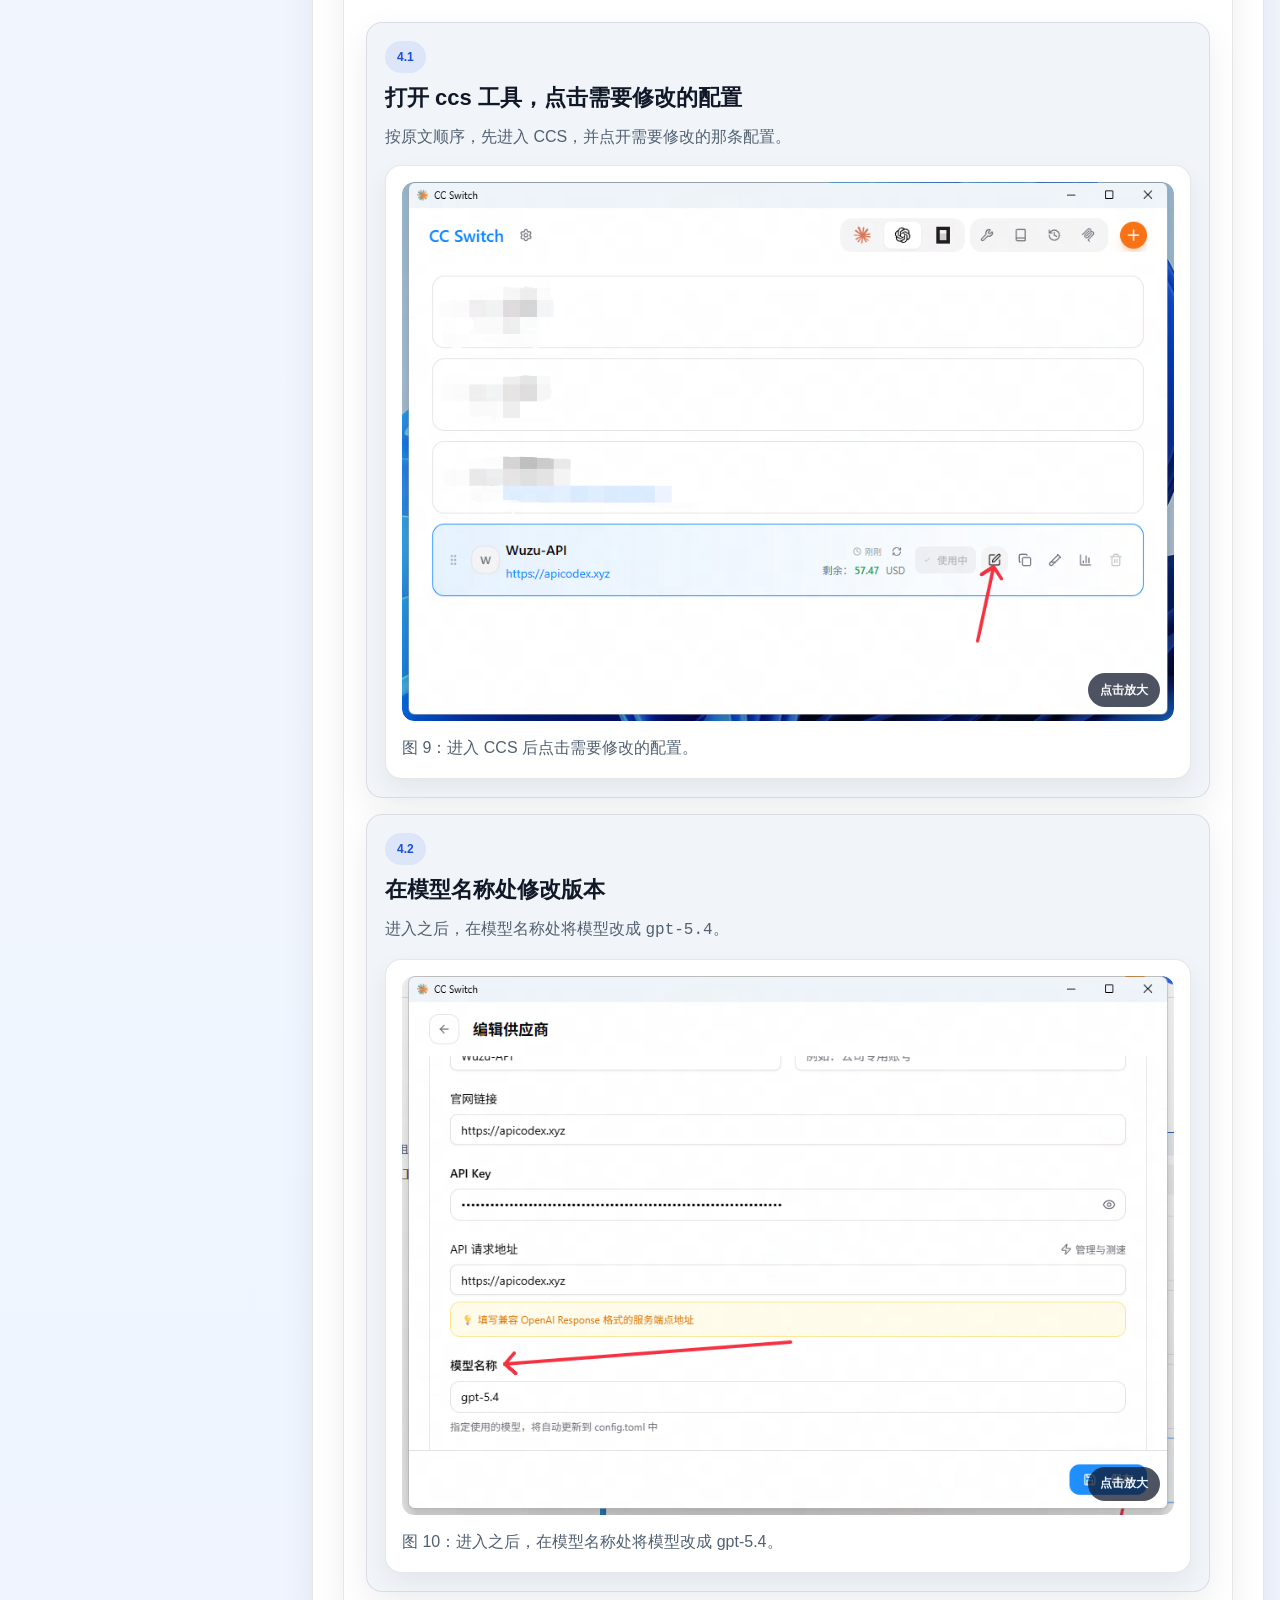
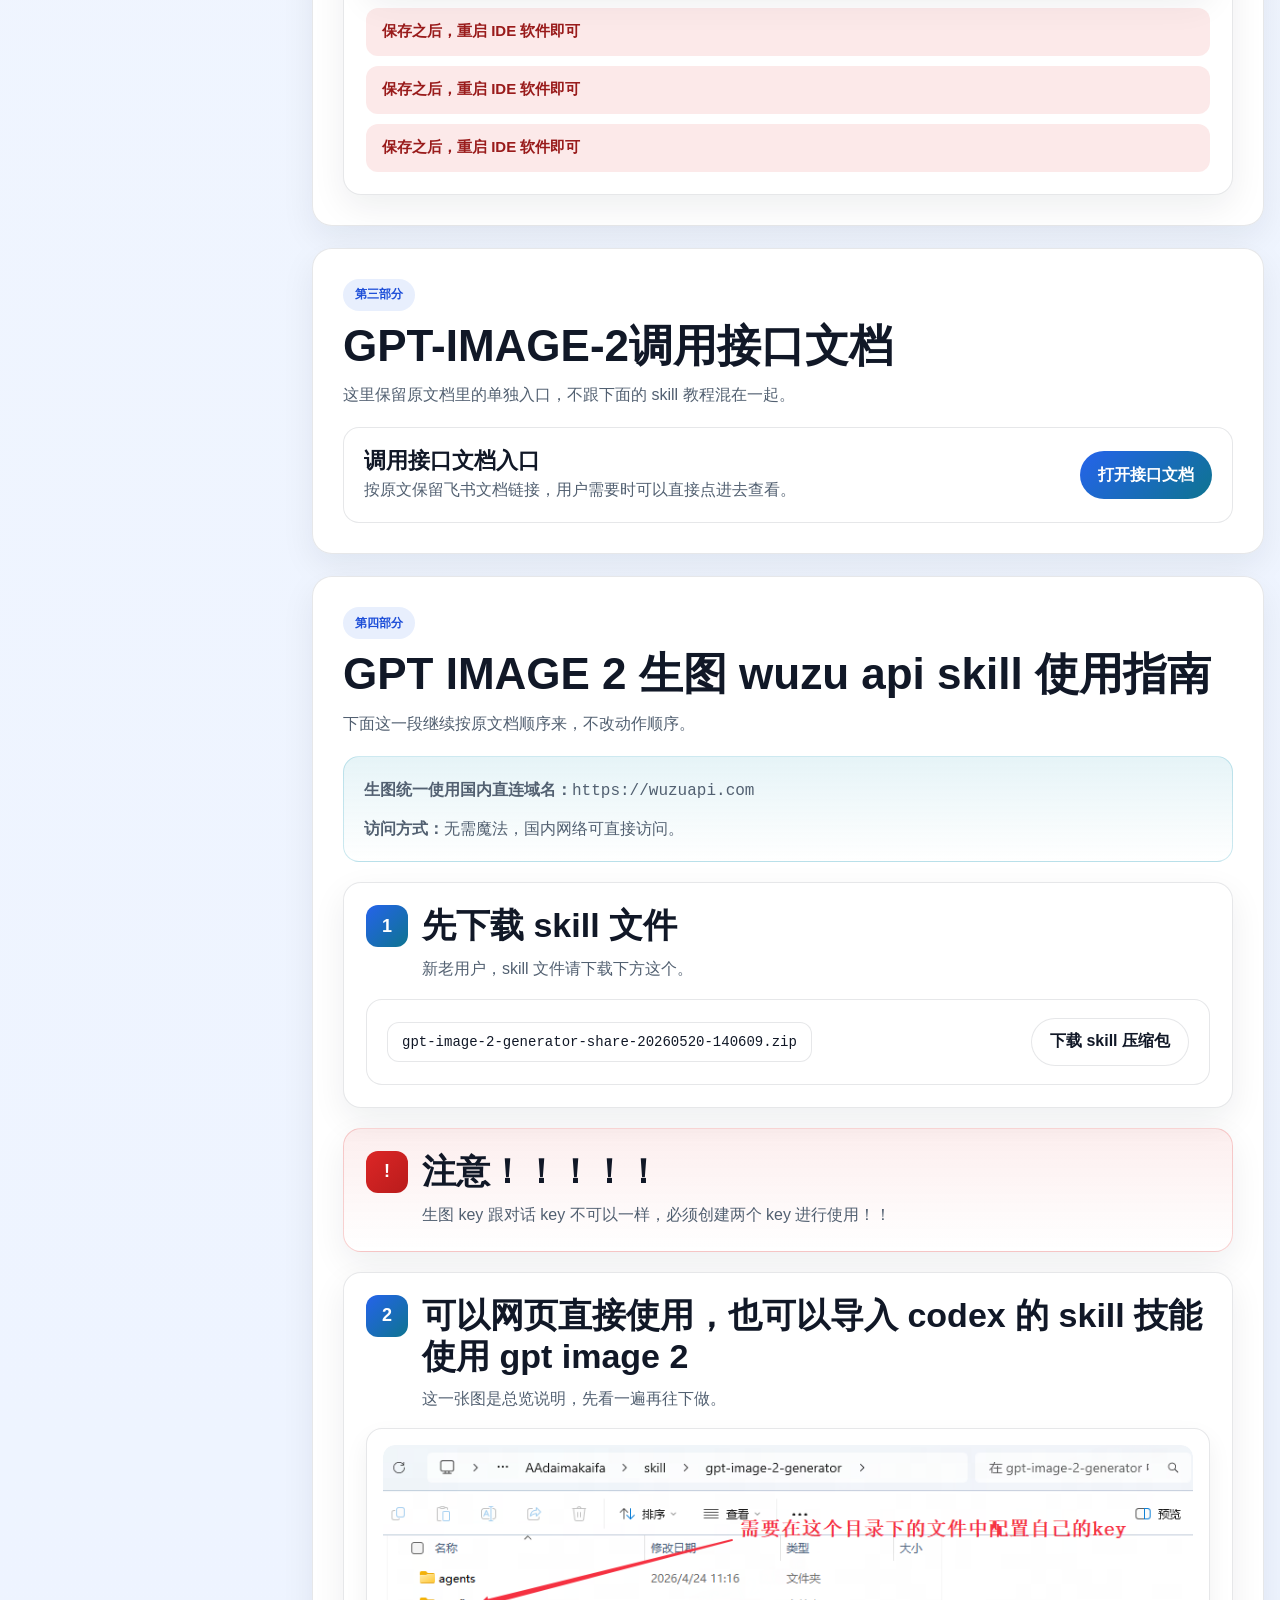
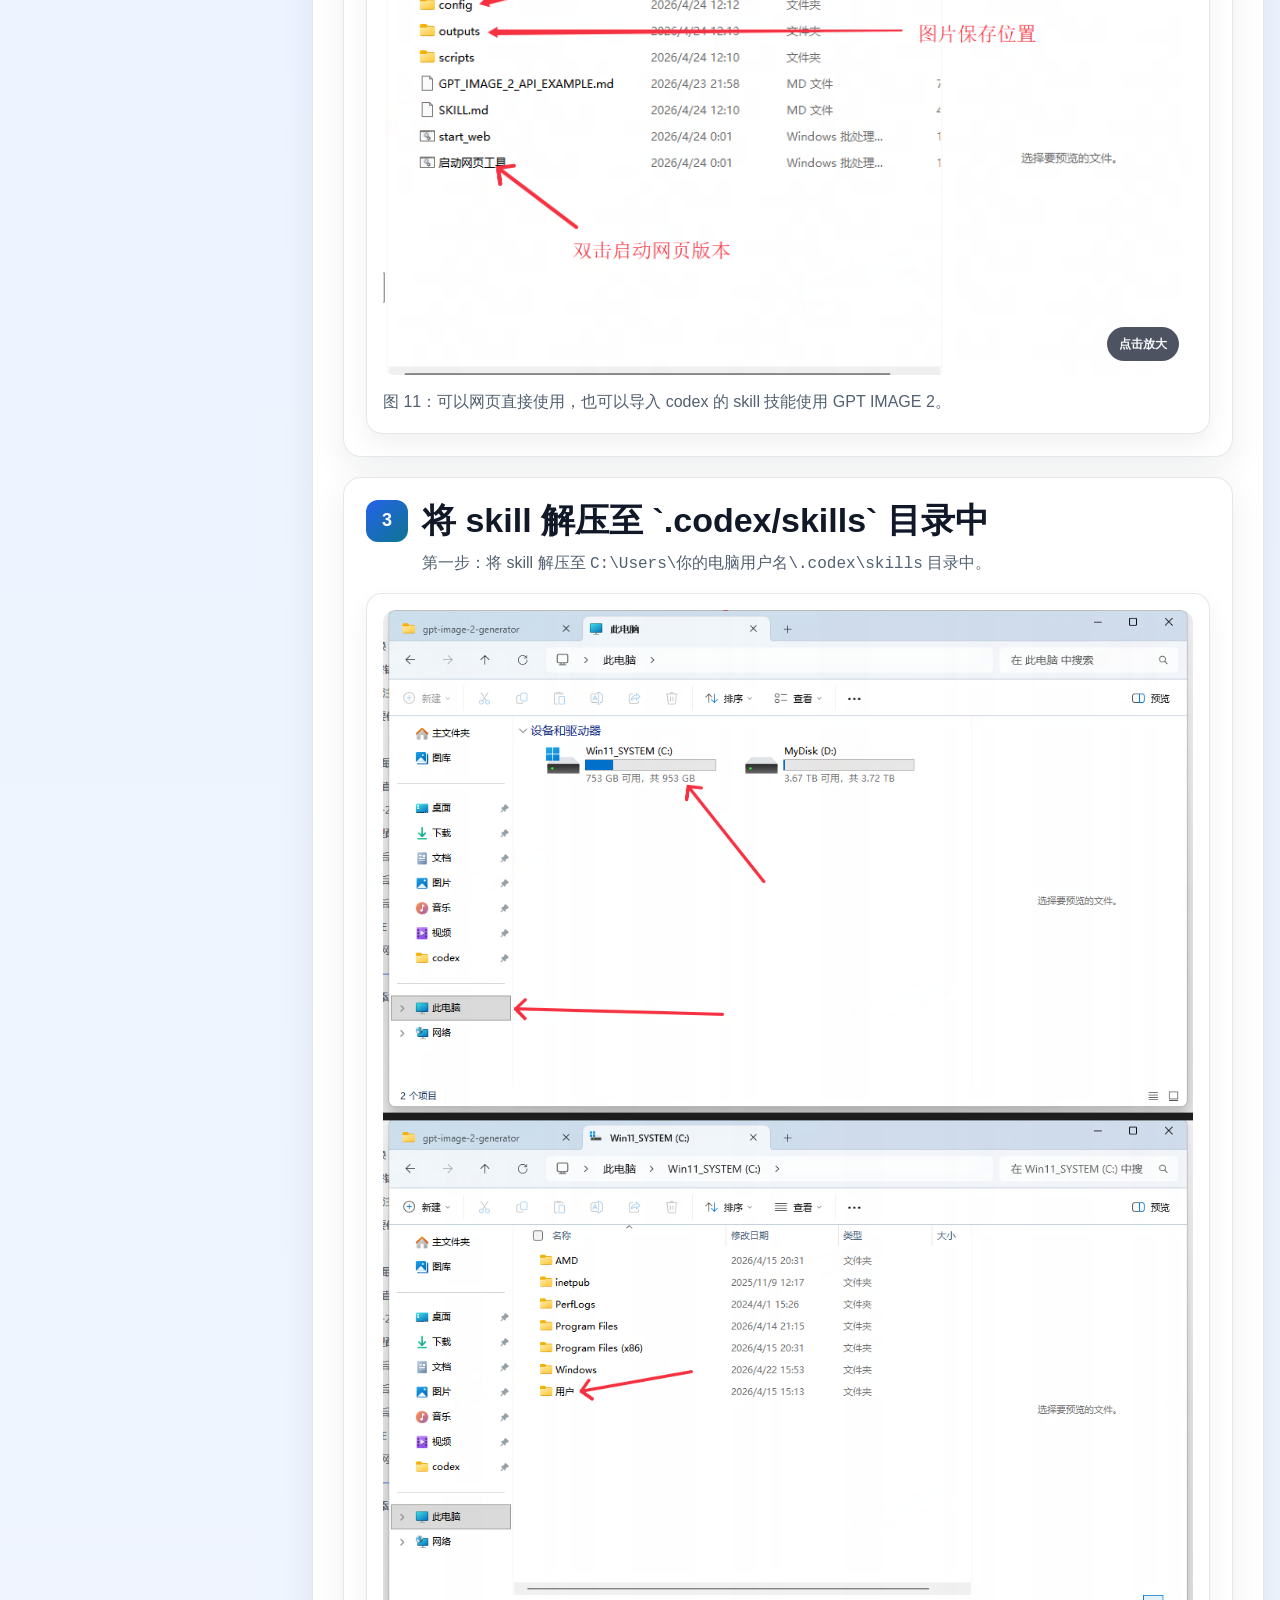
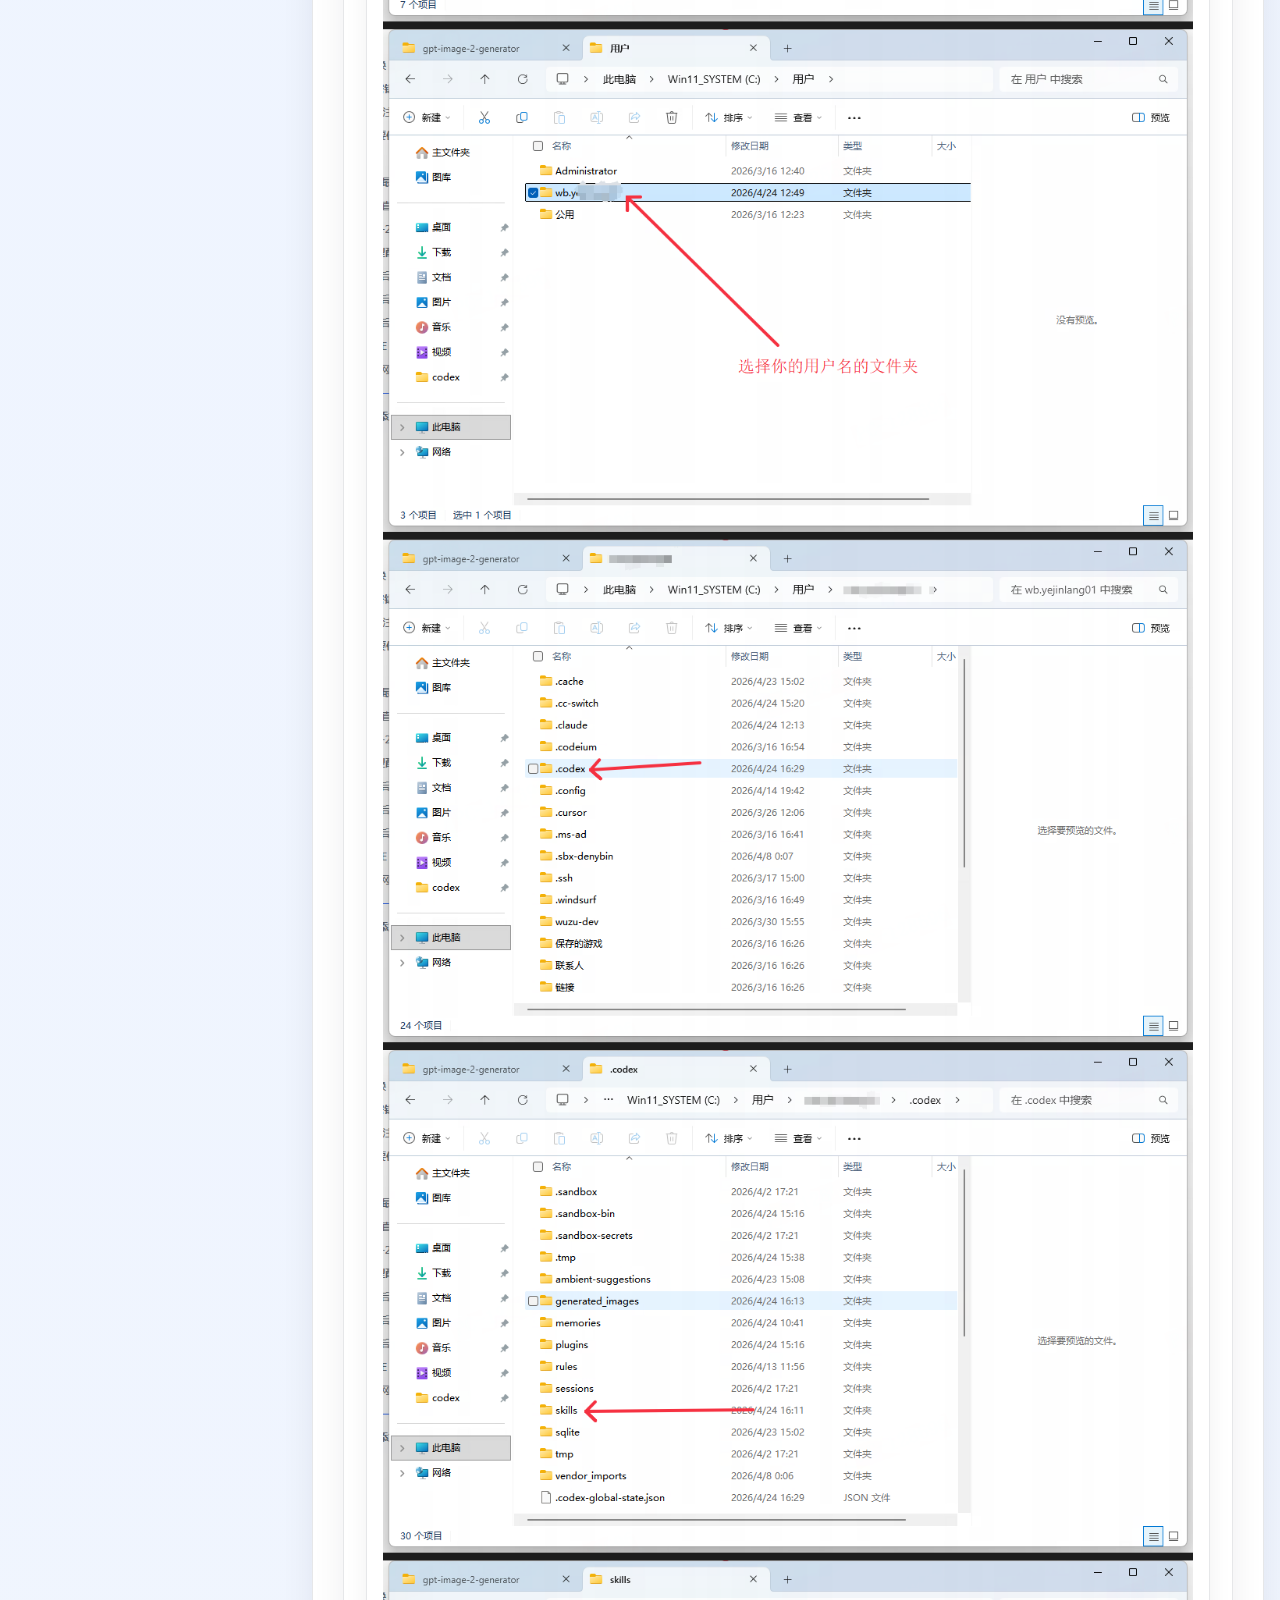
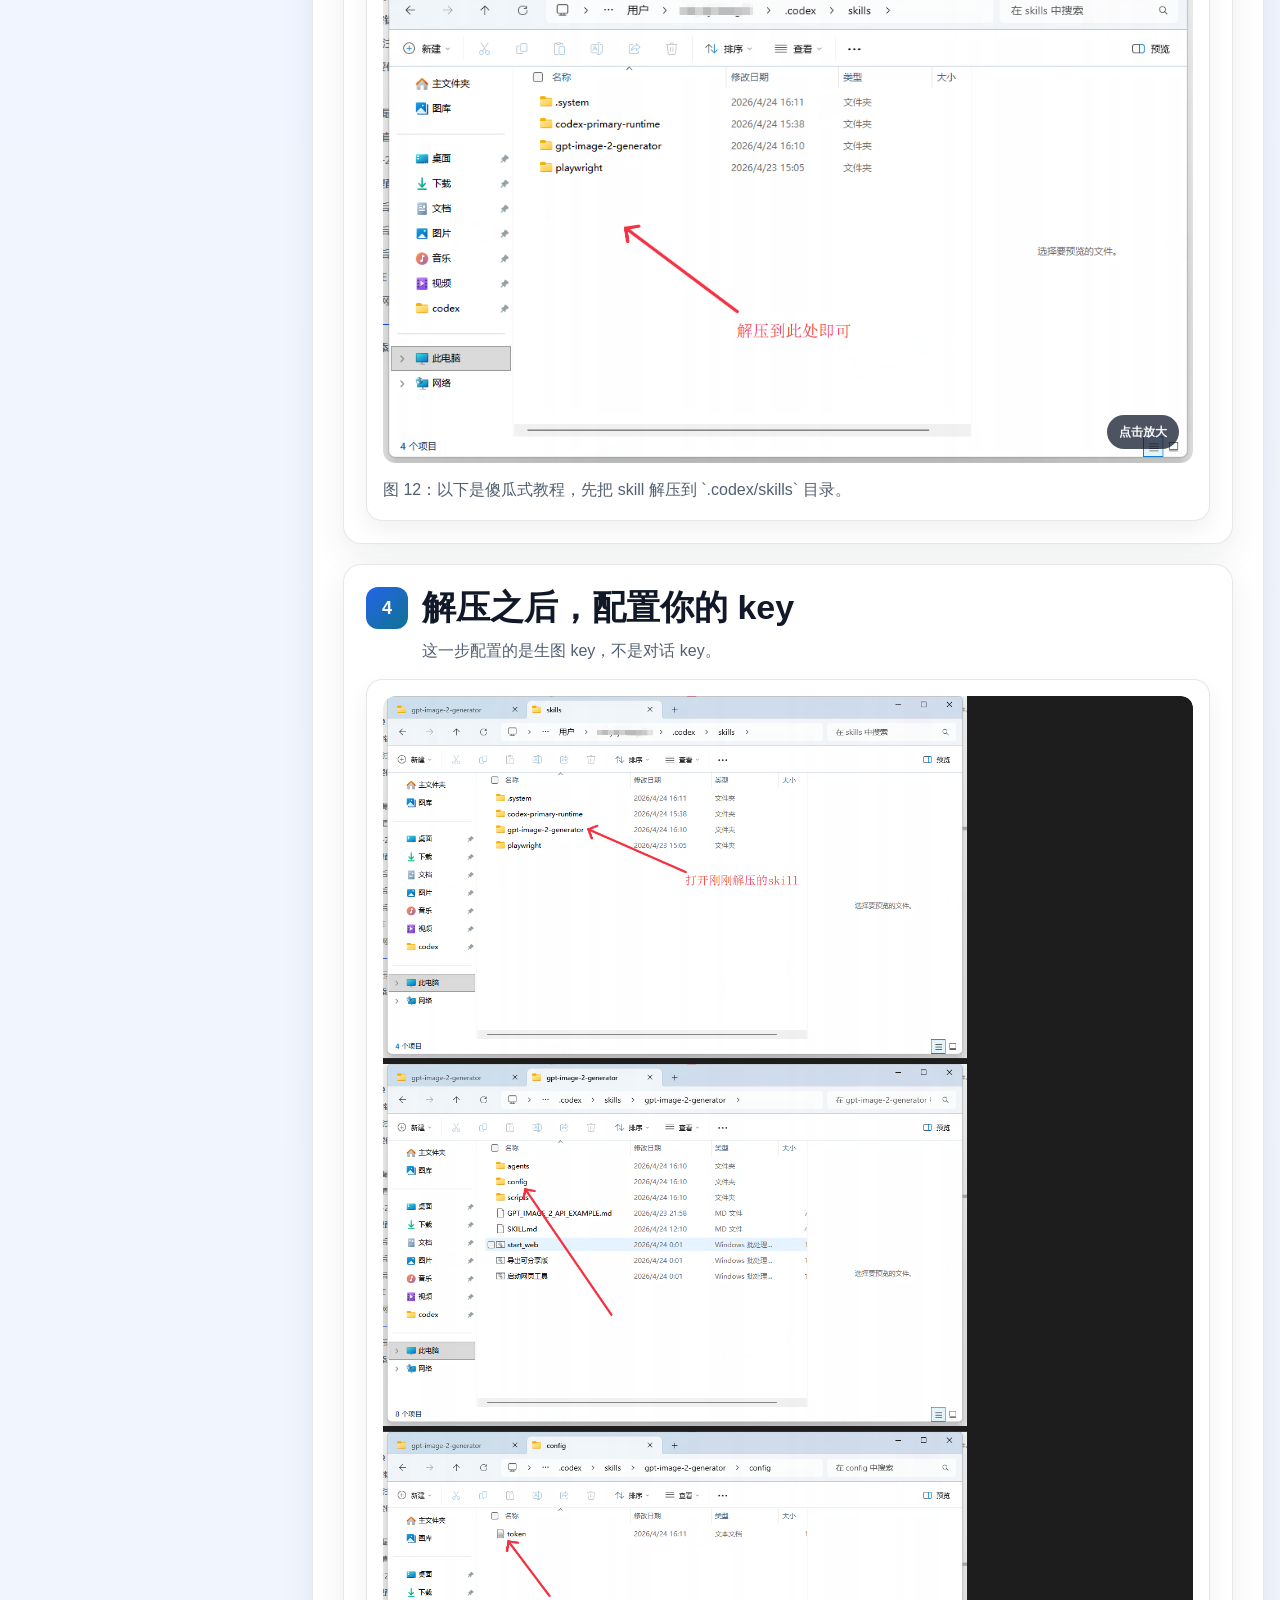
==== commit 3922accc: "Update guide to use wuzuapi.com" ====
--- a/guide.html
+++ b/guide.html
@@ -71,16 +71,12 @@
               <small>看不懂、配不通、导入失败，直接进群。</small>
             </article>
             <article class="focus-card">
-              <h2>国内访问优先</h2>
+              <h2>国内直连</h2>
               <div class="domain-pills">
                 <span class="domain-pill domain-pill-accent">
-                  <strong>国内加速</strong>
-                  <code>https://wuzuapi.xyz</code>
-                </span>
-                <span class="domain-pill domain-pill-danger">
-                  <strong>直连域名</strong>
+                  <strong>统一访问域名</strong>
                   <code>https://wuzuapi.com</code>
-                  <em>需要开魔法</em>
+                  <em>无需魔法</em>
                 </span>
               </div>
           </article>
@@ -94,11 +90,7 @@
               <div class="mini-alert mini-alert-warning">
                 <strong>生图域名要求</strong>
                 <p>如果需要生图，必须使用直连域名：<code>https://wuzuapi.com</code></p>
-                <em>需要开魔法</em>
-              </div>
-              <div class="mini-alert mini-alert-danger">
-                <strong>生图注意</strong>
-                <p>国内加速调用生图会失败。</p>
+                <em>国内直连，无需魔法</em>
               </div>
             </div>
           </article>
@@ -155,18 +147,14 @@
           <div class="callout-block callout-block-strong">
             <div class="domain-pills domain-pills-stack">
               <span class="domain-pill domain-pill-accent">
-                <strong>国内加速</strong>
-                <code>https://wuzuapi.xyz</code>
+                <strong>国内直连</strong>
+                <code>https://wuzuapi.com</code>
+                <em>无需魔法</em>
               </span>
-              <span class="domain-pill domain-pill-danger">
-                <strong>直连域名</strong>
-                <code>https://wuzuapi.com</code>
-                <em>需要开魔法</em>
-              </span>
-            </div>
-            <p>正常对话和 CCS 接入需要使用国内加速域名的。</p>
-            <p>请直接在 CCS 的 API 请求地址里填写：<code>https://wuzuapi.xyz</code></p>
-            <p>只有生图需要使用直连域名：<code>https://wuzuapi.com</code>，并且需要开魔法。</p>
+            </div>
+            <p>正常对话、CCS 接入和生图统一使用国内直连域名。</p>
+            <p>请直接在 CCS 的 API 请求地址里填写：<code>https://wuzuapi.com</code></p>
+            <p>无需魔法，国内网络可直接访问。</p>
             <div class="action-tag">保存即可</div>
           </div>
 
@@ -174,7 +162,7 @@
             <button class="zoomable-image" type="button" data-zoom-src="assets/guide-images/01-base-url-config.png" data-zoom-title="图 1：在 CCS 中修改 API 请求地址" data-zoom-alt="在 CCS 中修改 API 请求地址">
               <img src="assets/guide-images/01-base-url-config.png" alt="在 CCS 中修改 API 请求地址" loading="lazy" width="910" height="639" />
             </button>
-            <figcaption>图 1：在 CCS 的 API 请求地址里改成国内加速域名即可。</figcaption>
+            <figcaption>图 1：在 CCS 的 API 请求地址里填写 <code>https://wuzuapi.com</code> 即可。</figcaption>
           </figure>
         </section>
 
@@ -407,9 +395,9 @@
             <p>下面这一段继续按原文档顺序来，不改动作顺序。</p>
           </div>
 
-          <div class="callout-block callout-block-danger">
-            <p><strong>生图必须使用直连域名：</strong><code>https://wuzuapi.com</code>（需要开魔法）</p>
-            <p><strong>注意：</strong>国内加速域名调用生图会失败。</p>
+          <div class="callout-block callout-block-strong">
+            <p><strong>生图统一使用国内直连域名：</strong><code>https://wuzuapi.com</code></p>
+            <p><strong>访问方式：</strong>无需魔法，国内网络可直接访问。</p>
           </div>
 
           <article class="step-card reveal-on-scroll">
